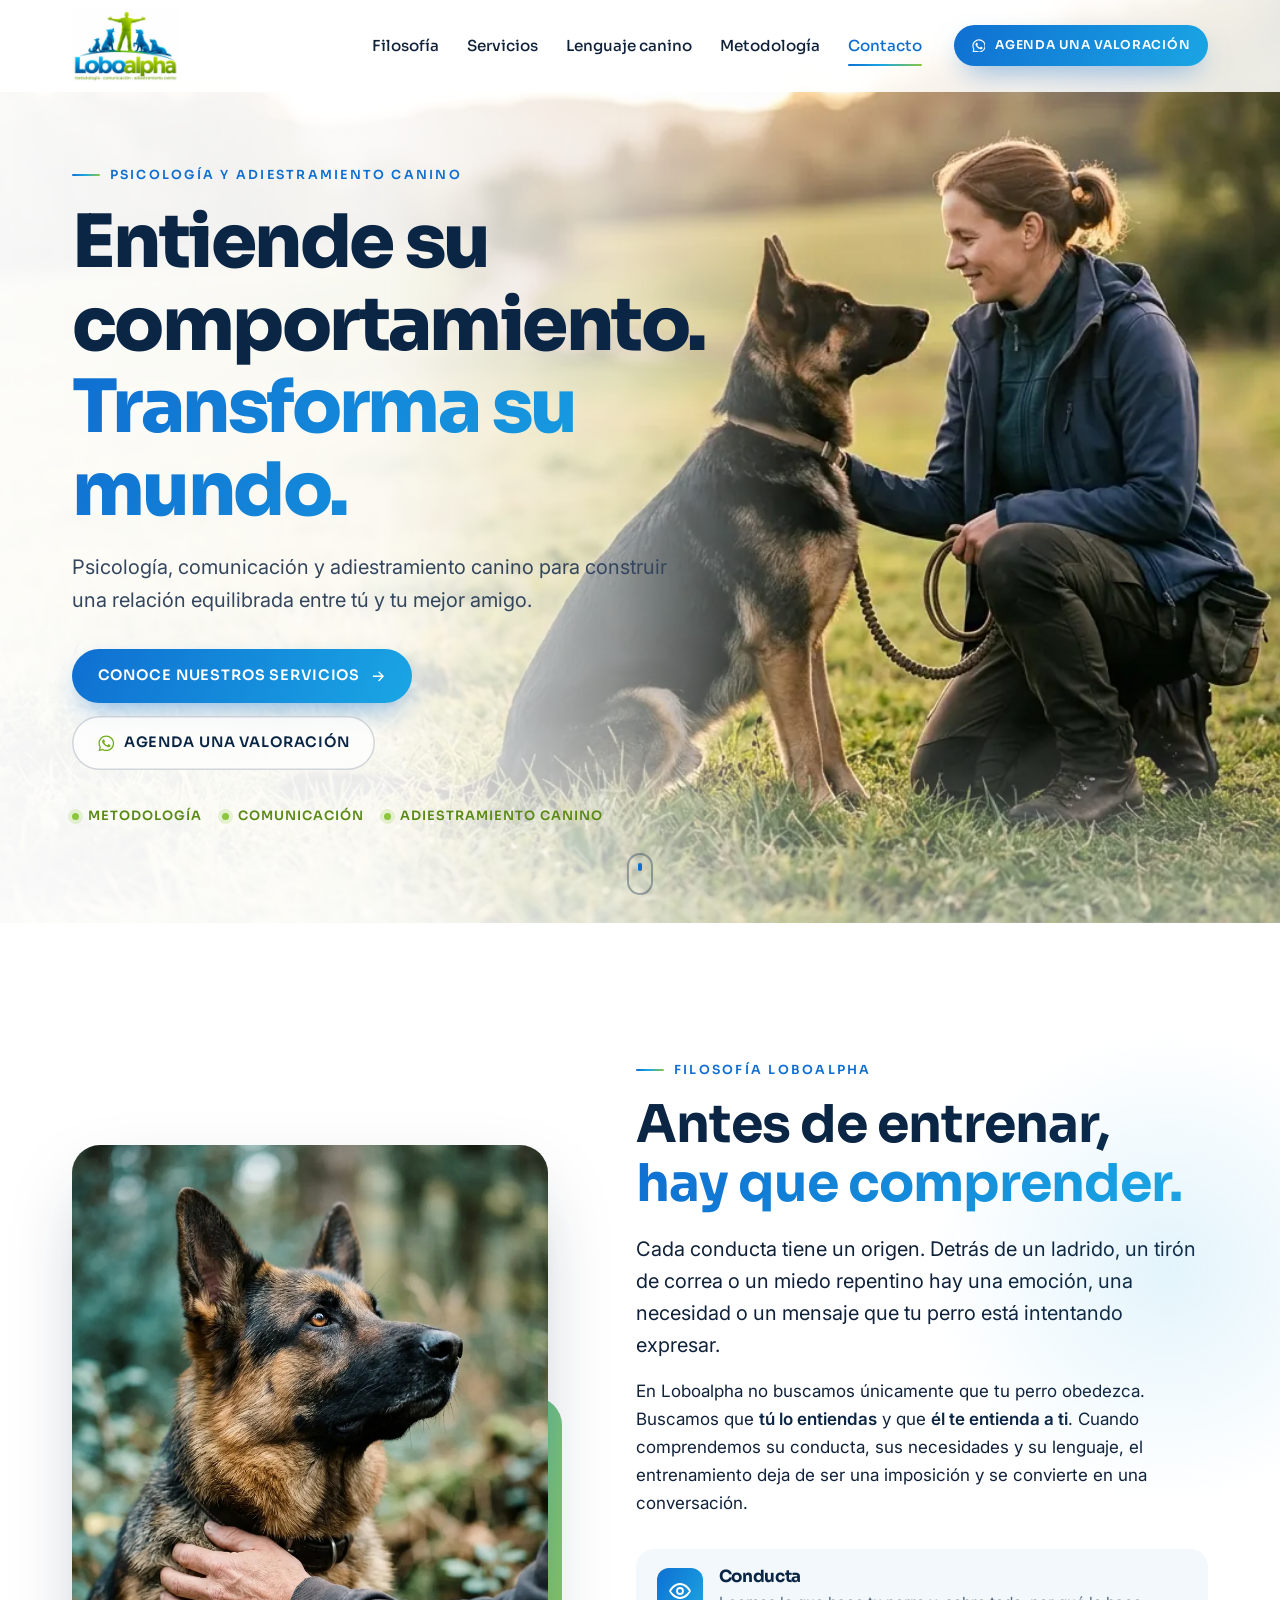
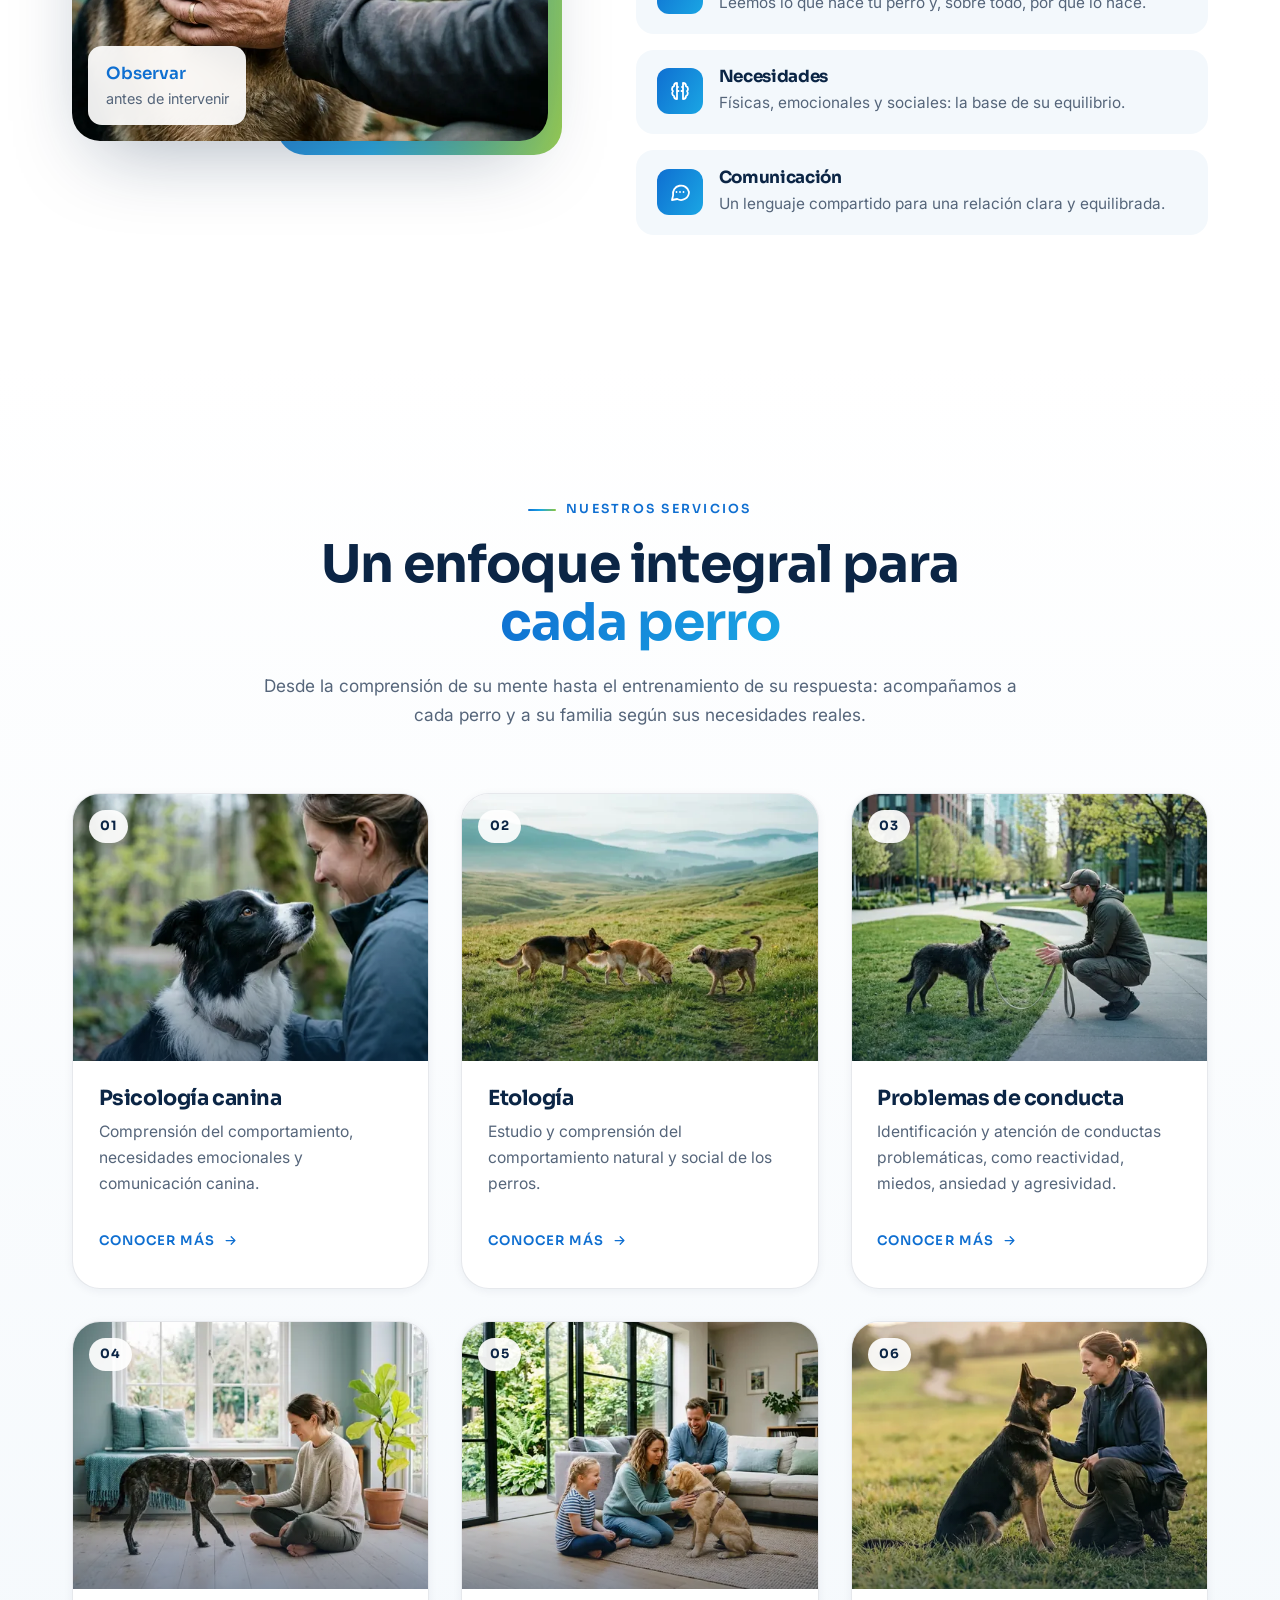
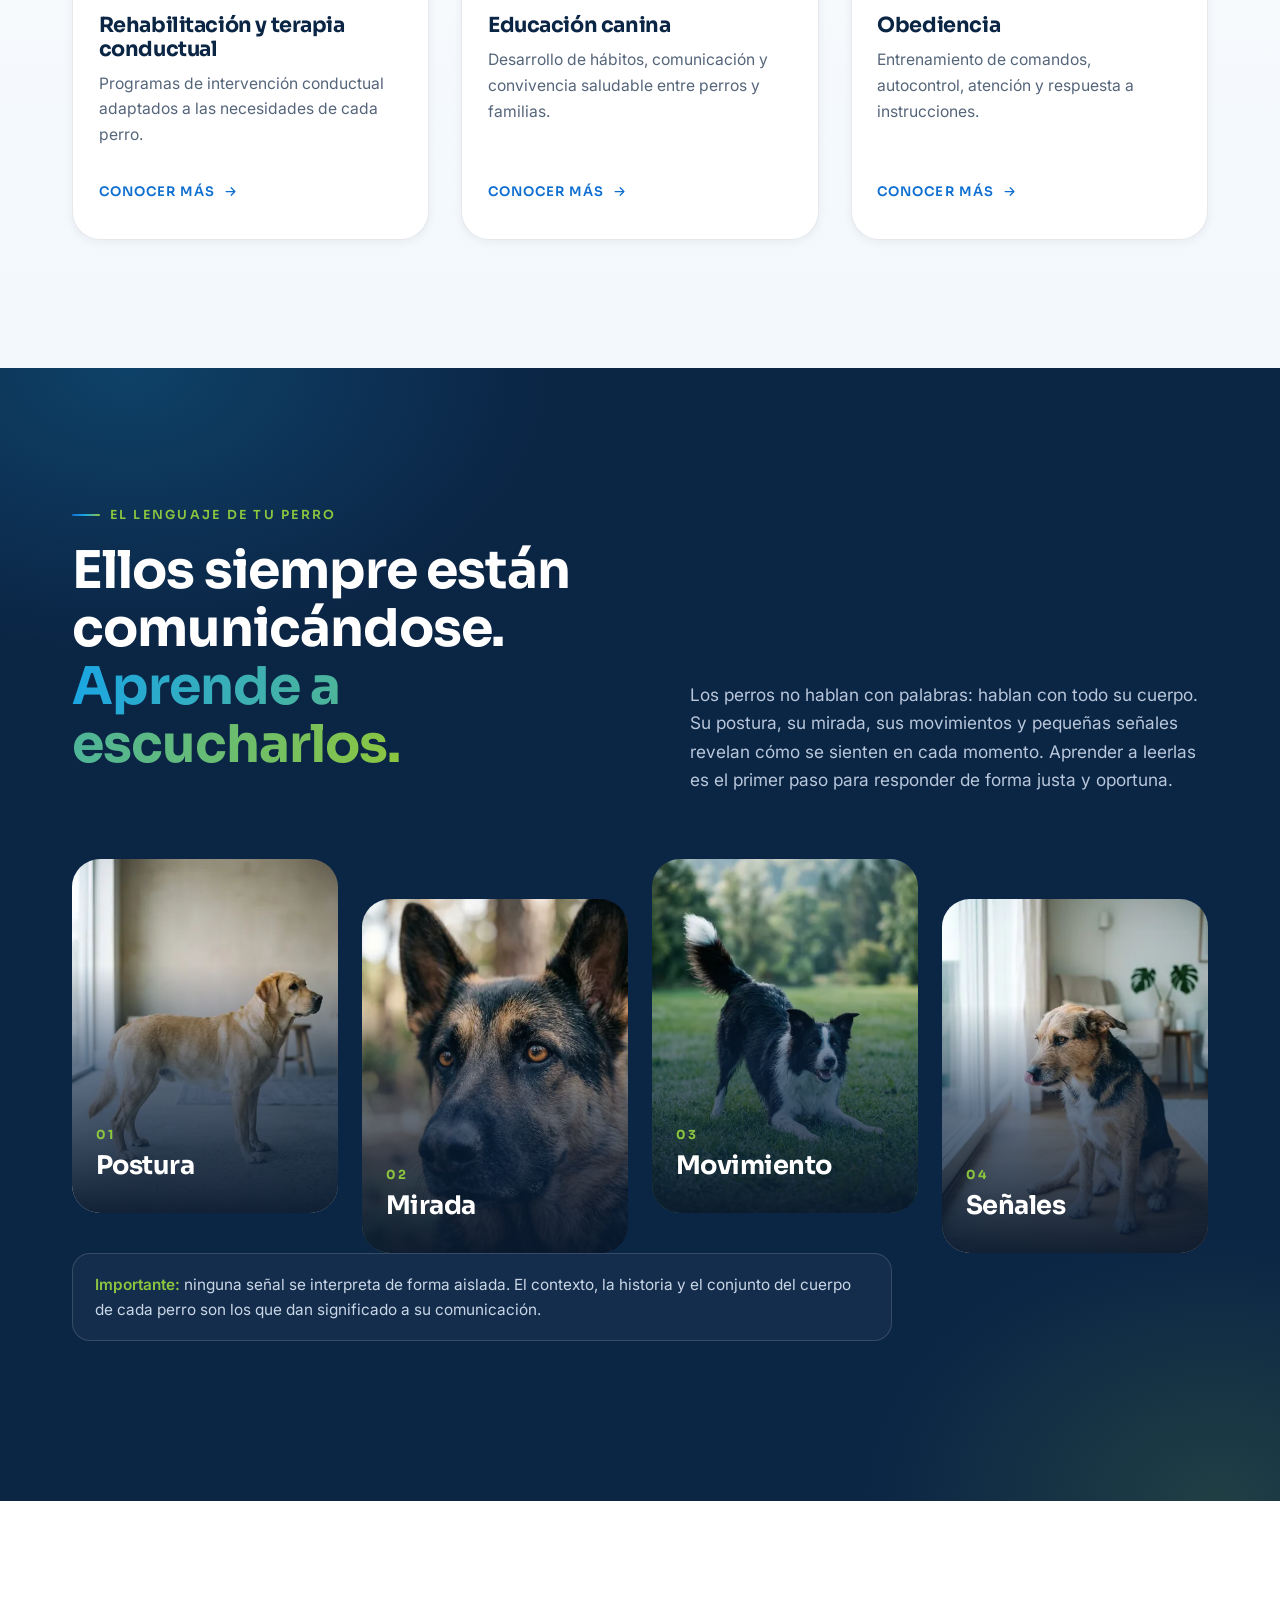
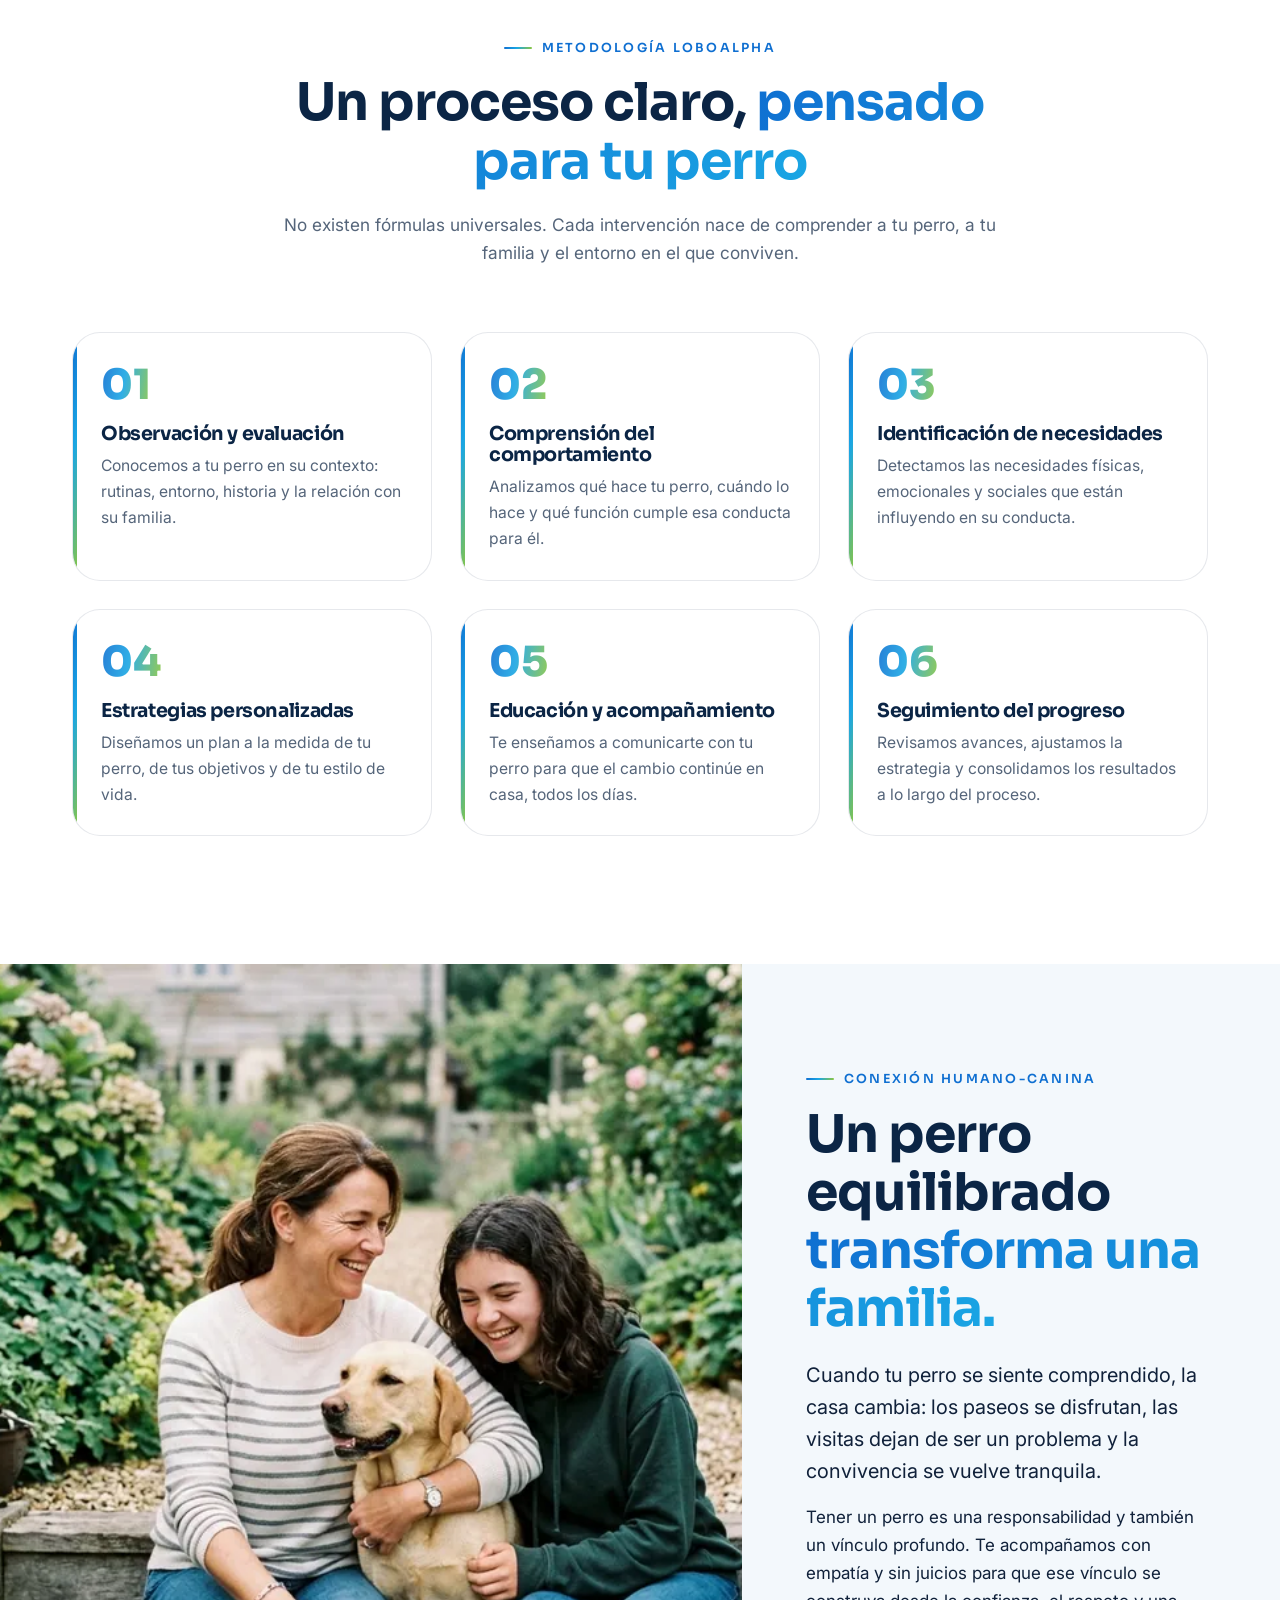
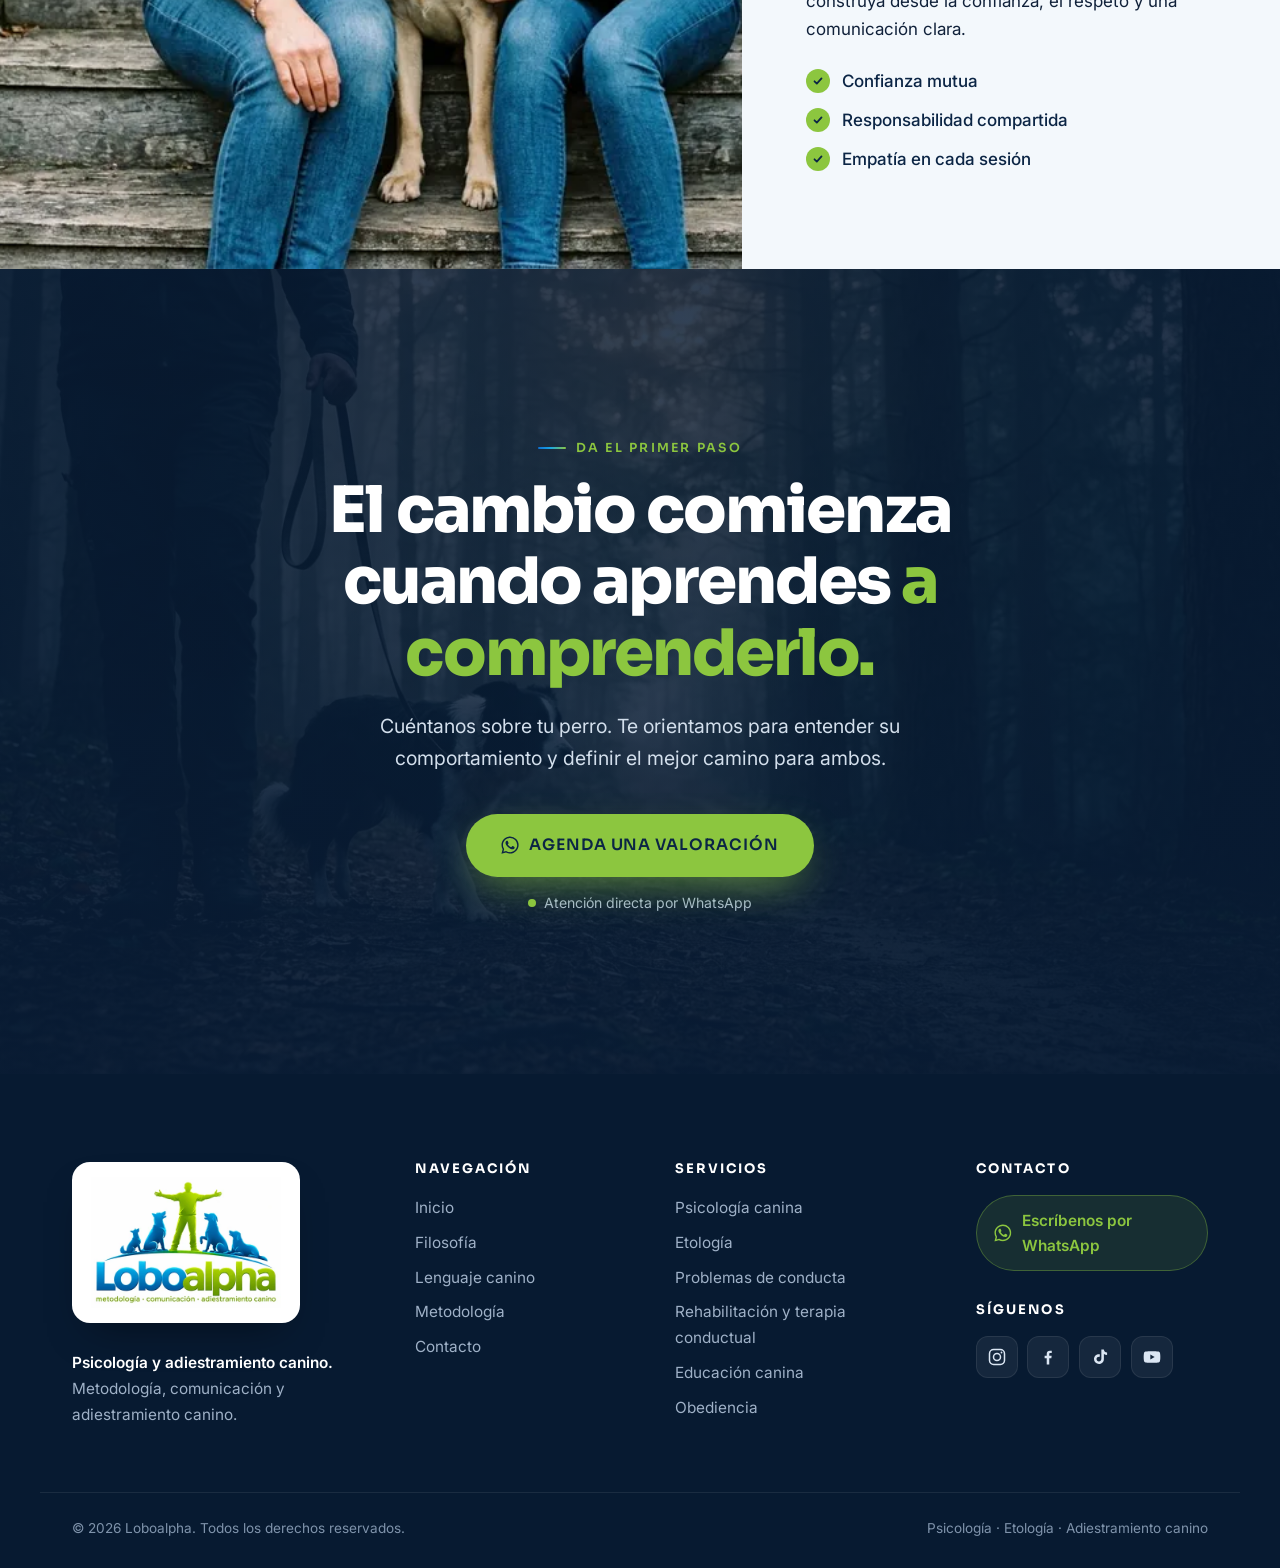
==== index.html @ 9468acd1 "feat: landing page comercial LOBOALPHA con seo, opengraph y responsive" ====
<!DOCTYPE html>
<html lang="es-MX">
<head>
  <meta charset="utf-8">
  <meta name="viewport" content="width=device-width, initial-scale=1, viewport-fit=cover">

  <!-- ===== SEO base ===== -->
  <title>Loboalpha | Psicología y Adiestramiento Canino · Etología y Conducta</title>
  <meta name="description" content="Psicología canina, etología, adiestramiento y rehabilitación conductual. En Loboalpha comprendemos el comportamiento de tu perro para construir una relación equilibrada. Agenda una valoración.">
  <meta name="keywords" content="psicología canina, adiestramiento canino, etología canina, problemas de conducta en perros, rehabilitación conductual canina, educación canina, obediencia canina">
  <meta name="author" content="Loboalpha">
  <meta name="robots" content="index, follow, max-image-preview:large">
  <link rel="canonical" href="https://www.loboalpha.com/">
  <meta name="theme-color" content="#0b2545">

  <!-- ===== Open Graph ===== -->
  <meta property="og:type" content="website">
  <meta property="og:locale" content="es_MX">
  <meta property="og:site_name" content="Loboalpha">
  <meta property="og:title" content="Loboalpha | Psicología y Adiestramiento Canino">
  <meta property="og:description" content="Entiende su comportamiento. Transforma su mundo. Psicología, comunicación y adiestramiento canino para una relación equilibrada con tu perro.">
  <meta property="og:url" content="https://www.loboalpha.com/">
  <meta property="og:image" content="https://www.loboalpha.com/assets/img/og-loboalpha.jpg">
  <meta property="og:image:secure_url" content="https://www.loboalpha.com/assets/img/og-loboalpha.jpg">
  <meta property="og:image:type" content="image/jpeg">
  <meta property="og:image:width" content="1200">
  <meta property="og:image:height" content="630">
  <meta property="og:image:alt" content="Logotipo de Loboalpha junto a un entrenador y un pastor alemán">
  <meta name="twitter:card" content="summary_large_image">
  <meta name="twitter:title" content="Loboalpha | Psicología y Adiestramiento Canino">
  <meta name="twitter:description" content="Entiende su comportamiento. Transforma su mundo.">
  <meta name="twitter:image" content="https://www.loboalpha.com/assets/img/og-loboalpha.jpg">

  <!-- ===== Iconos / PWA ===== -->
  <link rel="icon" type="image/png" sizes="32x32" href="assets/img/favicon-32.png">
  <link rel="apple-touch-icon" href="assets/img/apple-touch-icon.png">
  <link rel="manifest" href="site.webmanifest">

  <!-- ===== Rendimiento ===== -->
  <link rel="preconnect" href="https://fonts.googleapis.com">
  <link rel="preconnect" href="https://fonts.gstatic.com" crossorigin>
  <link rel="preload" as="image" type="image/webp"
        imagesrcset="assets/img/hero-640.webp 640w, assets/img/hero-1024.webp 1024w, assets/img/hero-1376.webp 1376w"
        imagesizes="100vw" fetchpriority="high">
  <link href="https://fonts.googleapis.com/css2?family=Inter:wght@400;500;600&family=Sora:wght@500;600;700;800&display=swap" rel="stylesheet">
  <link rel="stylesheet" href="assets/css/styles.css">

  <!-- ===== Datos estructurados ===== -->
  <script type="application/ld+json">
  {
    "@context": "https://schema.org",
    "@graph": [
      {
        "@type": "ProfessionalService",
        "@id": "https://www.loboalpha.com/#negocio",
        "name": "Loboalpha",
        "slogan": "Metodología · Comunicación · Adiestramiento canino",
        "description": "Psicología, comunicación y adiestramiento canino para construir una relación equilibrada entre las personas y sus perros.",
        "url": "https://www.loboalpha.com/",
        "logo": "https://www.loboalpha.com/assets/img/logo-loboalpha-480.png",
        "image": "https://www.loboalpha.com/assets/img/og-loboalpha.jpg",
        "knowsAbout": ["Psicología canina", "Etología canina", "Adiestramiento canino", "Problemas de conducta en perros", "Rehabilitación conductual canina", "Educación canina", "Obediencia canina"],
        "hasOfferCatalog": {
          "@type": "OfferCatalog",
          "name": "Servicios de psicología y adiestramiento canino",
          "itemListElement": [
            { "@type": "Offer", "itemOffered": { "@type": "Service", "@id": "https://www.loboalpha.com/#psicologia-canina", "name": "Psicología canina", "serviceType": "Psicología canina", "description": "Comprensión del comportamiento, necesidades emocionales y comunicación canina.", "provider": { "@id": "https://www.loboalpha.com/#negocio" } } },
            { "@type": "Offer", "itemOffered": { "@type": "Service", "@id": "https://www.loboalpha.com/#etologia-canina", "name": "Etología canina", "serviceType": "Etología canina", "description": "Estudio y comprensión del comportamiento natural y social de los perros.", "provider": { "@id": "https://www.loboalpha.com/#negocio" } } },
            { "@type": "Offer", "itemOffered": { "@type": "Service", "@id": "https://www.loboalpha.com/#problemas-de-conducta", "name": "Problemas de conducta en perros", "serviceType": "Modificación de conducta canina", "description": "Identificación y atención de conductas problemáticas como reactividad, miedos, ansiedad y agresividad.", "provider": { "@id": "https://www.loboalpha.com/#negocio" } } },
            { "@type": "Offer", "itemOffered": { "@type": "Service", "@id": "https://www.loboalpha.com/#rehabilitacion-conductual", "name": "Rehabilitación y terapia conductual canina", "serviceType": "Rehabilitación conductual canina", "description": "Programas de intervención conductual adaptados a las necesidades de cada perro.", "provider": { "@id": "https://www.loboalpha.com/#negocio" } } },
            { "@type": "Offer", "itemOffered": { "@type": "Service", "@id": "https://www.loboalpha.com/#educacion-canina", "name": "Educación canina", "serviceType": "Educación canina", "description": "Desarrollo de hábitos, comunicación y convivencia saludable entre perros y familias.", "provider": { "@id": "https://www.loboalpha.com/#negocio" } } },
            { "@type": "Offer", "itemOffered": { "@type": "Service", "@id": "https://www.loboalpha.com/#obediencia-canina", "name": "Obediencia canina", "serviceType": "Adiestramiento de obediencia canina", "description": "Entrenamiento de comandos, autocontrol, atención y respuesta a instrucciones.", "provider": { "@id": "https://www.loboalpha.com/#negocio" } } }
          ]
        }
      },
      {
        "@type": "WebSite",
        "@id": "https://www.loboalpha.com/#sitio",
        "url": "https://www.loboalpha.com/",
        "name": "Loboalpha",
        "inLanguage": "es-MX",
        "publisher": { "@id": "https://www.loboalpha.com/#negocio" }
      },
      {
        "@type": "WebPage",
        "@id": "https://www.loboalpha.com/#pagina",
        "url": "https://www.loboalpha.com/",
        "name": "Loboalpha | Psicología y Adiestramiento Canino",
        "isPartOf": { "@id": "https://www.loboalpha.com/#sitio" },
        "about": { "@id": "https://www.loboalpha.com/#negocio" },
        "primaryImageOfPage": "https://www.loboalpha.com/assets/img/og-loboalpha.jpg",
        "inLanguage": "es-MX"
      }
    ]
  }
  </script>
</head>
<body>
  <!-- ===== Sprite de iconos ===== -->
  <svg width="0" height="0" style="position:absolute" aria-hidden="true" focusable="false">
    <symbol id="i-whatsapp" viewBox="0 0 24 24"><path fill="currentColor" d="M17.47 14.38c-.3-.15-1.75-.86-2.02-.96-.27-.1-.47-.15-.67.15-.2.3-.77.96-.94 1.16-.17.2-.35.22-.64.07-.3-.15-1.25-.46-2.38-1.47-.88-.79-1.47-1.76-1.65-2.06-.17-.3-.02-.46.13-.6.13-.14.3-.35.45-.52.15-.17.2-.3.3-.5.1-.2.05-.37-.03-.52-.07-.15-.67-1.6-.92-2.2-.24-.58-.49-.5-.67-.5h-.57c-.2 0-.52.07-.79.37-.27.3-1.04 1.02-1.04 2.48 0 1.46 1.07 2.88 1.21 3.07.15.2 2.1 3.2 5.08 4.49.71.3 1.26.49 1.7.63.71.22 1.36.19 1.87.12.57-.09 1.75-.72 2-1.41.25-.69.25-1.29.17-1.41-.07-.12-.27-.2-.57-.35M12.05 21.5h-.01a9.46 9.46 0 0 1-4.82-1.32l-.35-.2-3.58.93.96-3.49-.23-.36a9.43 9.43 0 0 1-1.45-5.03c0-5.22 4.25-9.47 9.48-9.47a9.4 9.4 0 0 1 6.7 2.78 9.4 9.4 0 0 1 2.77 6.7c0 5.22-4.25 9.47-9.47 9.47m8.06-17.53A11.32 11.32 0 0 0 12.05.63C5.77.63.66 5.73.66 12.01c0 2 .52 3.96 1.52 5.69L.56 23.63l6.07-1.6a11.36 11.36 0 0 0 5.42 1.38h.01c6.28 0 11.39-5.1 11.39-11.39 0-3.04-1.19-5.9-3.34-8.05"/></symbol>
    <symbol id="i-arrow" viewBox="0 0 24 24"><path fill="none" stroke="currentColor" stroke-width="2" stroke-linecap="round" stroke-linejoin="round" d="M5 12h14M13 6l6 6-6 6"/></symbol>
    <symbol id="i-plus" viewBox="0 0 24 24"><path fill="none" stroke="currentColor" stroke-width="2" stroke-linecap="round" d="M12 5v14M5 12h14"/></symbol>
    <symbol id="i-close" viewBox="0 0 24 24"><path fill="none" stroke="currentColor" stroke-width="2" stroke-linecap="round" d="M6 6l12 12M18 6L6 18"/></symbol>
    <symbol id="i-instagram" viewBox="0 0 24 24"><rect x="3" y="3" width="18" height="18" rx="5" fill="none" stroke="currentColor" stroke-width="1.8"/><circle cx="12" cy="12" r="4.2" fill="none" stroke="currentColor" stroke-width="1.8"/><circle cx="17.4" cy="6.6" r="1.1" fill="currentColor"/></symbol>
    <symbol id="i-facebook" viewBox="0 0 24 24"><path fill="currentColor" d="M13.5 21v-7.5h2.53l.38-2.94H13.5V8.69c0-.85.24-1.43 1.46-1.43h1.55V4.63A20.8 20.8 0 0 0 14.25 4.5c-2.24 0-3.78 1.37-3.78 3.88v2.18H7.94v2.94h2.53V21h3.03z"/></symbol>
    <symbol id="i-tiktok" viewBox="0 0 24 24"><path fill="currentColor" d="M16.6 3c.37 2.1 1.6 3.53 3.9 3.68v2.9a7.3 7.3 0 0 1-3.83-1.12v6.08c0 3.86-3.07 5.96-5.9 5.96A5.95 5.95 0 0 1 4.8 14.5c0-3.7 3.25-6.3 6.95-5.75v3.07c-1.73-.43-3.92.53-3.92 2.62 0 1.62 1.3 2.84 2.86 2.84 1.68 0 2.93-1.12 2.93-3.1V3h2.98z"/></symbol>
    <symbol id="i-youtube" viewBox="0 0 24 24"><path fill="currentColor" d="M21.6 7.2a2.5 2.5 0 0 0-1.77-1.77C18.27 5 12 5 12 5s-6.27 0-7.83.43A2.5 2.5 0 0 0 2.4 7.2 26 26 0 0 0 2 12a26 26 0 0 0 .4 4.8 2.5 2.5 0 0 0 1.77 1.77C5.73 19 12 19 12 19s6.27 0 7.83-.43a2.5 2.5 0 0 0 1.77-1.77A26 26 0 0 0 22 12a26 26 0 0 0-.4-4.8M10 15V9l5.2 3L10 15z"/></symbol>
    <symbol id="i-eye" viewBox="0 0 24 24"><path fill="none" stroke="currentColor" stroke-width="1.8" stroke-linecap="round" stroke-linejoin="round" d="M2 12s3.6-7 10-7 10 7 10 7-3.6 7-10 7S2 12 2 12z"/><circle cx="12" cy="12" r="3" fill="none" stroke="currentColor" stroke-width="1.8"/></symbol>
    <symbol id="i-brain" viewBox="0 0 24 24"><path fill="none" stroke="currentColor" stroke-width="1.8" stroke-linecap="round" stroke-linejoin="round" d="M9 4a3 3 0 0 0-3 3v.2A3 3 0 0 0 4 10a3 3 0 0 0 1 2.24A3 3 0 0 0 6 17a3 3 0 0 0 3 3V4zm6 0a3 3 0 0 1 3 3v.2A3 3 0 0 1 20 10a3 3 0 0 1-1 2.24A3 3 0 0 1 18 17a3 3 0 0 1-3 3V4zM9 12h1.5M15 12h-1.5M9 8h1M15 8h-1"/></symbol>
    <symbol id="i-chat" viewBox="0 0 24 24"><path fill="none" stroke="currentColor" stroke-width="1.8" stroke-linecap="round" stroke-linejoin="round" d="M21 12a8 8 0 0 1-11.8 7L4 20l1.1-4.6A8 8 0 1 1 21 12zM8.5 12h.01M12 12h.01M15.5 12h.01"/></symbol>
  </svg>

  <a class="skip-link" href="#contenido">Saltar al contenido</a>

  <!-- =========================================================
       HEADER / NAVEGACIÓN
       ========================================================= -->
  <header class="site-header" id="inicio-header">
    <div class="container header-inner">
      <a class="brand" href="#inicio" aria-label="Loboalpha, ir al inicio">
        <img src="assets/img/logo-loboalpha-240.webp"
             srcset="assets/img/logo-loboalpha-240.webp 240w, assets/img/logo-loboalpha-480.webp 480w"
             sizes="(min-width: 960px) 150px, 120px"
             width="240" height="166" alt="Loboalpha — metodología, comunicación y adiestramiento canino">
      </a>

      <nav class="main-nav" id="menu" aria-label="Navegación principal">
        <ul>
          <li><a href="#filosofia">Filosofía</a></li>
          <li><a href="#servicios">Servicios</a></li>
          <li><a href="#lenguaje-canino">Lenguaje canino</a></li>
          <li><a href="#metodologia">Metodología</a></li>
          <li><a href="#contacto">Contacto</a></li>
        </ul>
        <a class="btn btn-primary btn-sm nav-cta" href="#contacto" data-wa data-wa-msg="Hola Loboalpha, me gustaría agendar una valoración para mi perro.">
          <svg class="ico" aria-hidden="true"><use href="#i-whatsapp"/></svg> Agenda una valoración
        </a>
      </nav>

      <button class="nav-toggle" type="button" aria-controls="menu" aria-expanded="false" aria-label="Abrir menú">
        <span></span><span></span><span></span>
      </button>
    </div>
  </header>

  <main id="contenido">

    <!-- =========================================================
         1. HERO
         ========================================================= -->
    <section class="hero" id="inicio" aria-labelledby="hero-title">
      <div class="hero-media">
        <img src="assets/img/hero-1376.webp"
             srcset="assets/img/hero-640.webp 640w, assets/img/hero-1024.webp 1024w, assets/img/hero-1376.webp 1376w"
             sizes="100vw" width="1376" height="774" fetchpriority="high" decoding="async"
             alt="Entrenador de Loboalpha arrodillado en la pradera estableciendo contacto visual con un pastor alemán atento al atardecer">
      </div>
      <div class="hero-veil" aria-hidden="true"></div>

      <div class="container hero-content">
        <p class="eyebrow reveal">Psicología y adiestramiento canino</p>
        <h1 id="hero-title" class="hero-title reveal" style="--d:.08s">
          <span>Entiende su comportamiento.</span>
          <span class="accent">Transforma su mundo.</span>
        </h1>
        <p class="hero-sub reveal" style="--d:.16s">
          Psicología, comunicación y adiestramiento canino para construir una relación equilibrada entre tú y tu mejor amigo.
        </p>
        <div class="hero-actions reveal" style="--d:.24s">
          <a class="btn btn-primary" href="#servicios">Conoce nuestros servicios <svg class="ico" aria-hidden="true"><use href="#i-arrow"/></svg></a>
          <a class="btn btn-ghost" href="#contacto" data-wa data-wa-msg="Hola Loboalpha, me gustaría agendar una valoración para mi perro.">
            <svg class="ico" aria-hidden="true"><use href="#i-whatsapp"/></svg> Agenda una valoración
          </a>
        </div>
        <ul class="hero-pillars reveal" style="--d:.32s" aria-label="Pilares de Loboalpha">
          <li>Metodología</li>
          <li>Comunicación</li>
          <li>Adiestramiento canino</li>
        </ul>
      </div>

      <a class="scroll-cue" href="#filosofia" aria-label="Desplazarse a la filosofía Loboalpha"><span></span></a>
    </section>

    <!-- =========================================================
         2. FILOSOFÍA
         ========================================================= -->
    <section class="section philosophy" id="filosofia" aria-labelledby="filosofia-title">
      <div class="container philosophy-grid">
        <figure class="philosophy-media reveal">
          <img src="assets/img/filosofia-896.webp"
               srcset="assets/img/filosofia-480.webp 480w, assets/img/filosofia-896.webp 896w"
               sizes="(min-width: 960px) 44vw, 92vw" width="800" height="1000" loading="lazy" decoding="async"
               alt="Mano de un entrenador junto al pecho de un perro que lo mira con atención">
          <figcaption class="media-badge">
            <strong>Observar</strong> antes de intervenir
          </figcaption>
        </figure>

        <div class="philosophy-copy">
          <p class="eyebrow reveal">Filosofía Loboalpha</p>
          <h2 id="filosofia-title" class="section-title reveal">Antes de entrenar, <span class="accent">hay que comprender.</span></h2>
          <p class="lead reveal">
            Cada conducta tiene un origen. Detrás de un ladrido, un tirón de correa o un miedo repentino hay una emoción, una necesidad o un mensaje que tu perro está intentando expresar.
          </p>
          <p class="reveal">
            En Loboalpha no buscamos únicamente que tu perro obedezca. Buscamos que <strong>tú lo entiendas</strong> y que <strong>él te entienda a ti</strong>. Cuando comprendemos su conducta, sus necesidades y su lenguaje, el entrenamiento deja de ser una imposición y se convierte en una conversación.
          </p>

          <ul class="pillars">
            <li class="pillar reveal">
              <span class="pillar-ico"><svg aria-hidden="true"><use href="#i-eye"/></svg></span>
              <div><h3>Conducta</h3><p>Leemos lo que hace tu perro y, sobre todo, por qué lo hace.</p></div>
            </li>
            <li class="pillar reveal" style="--d:.08s">
              <span class="pillar-ico"><svg aria-hidden="true"><use href="#i-brain"/></svg></span>
              <div><h3>Necesidades</h3><p>Físicas, emocionales y sociales: la base de su equilibrio.</p></div>
            </li>
            <li class="pillar reveal" style="--d:.16s">
              <span class="pillar-ico"><svg aria-hidden="true"><use href="#i-chat"/></svg></span>
              <div><h3>Comunicación</h3><p>Un lenguaje compartido para una relación clara y equilibrada.</p></div>
            </li>
          </ul>
        </div>
      </div>
    </section>

    <!-- =========================================================
         3. SERVICIOS
         ========================================================= -->
    <section class="section services" id="servicios" aria-labelledby="servicios-title">
      <div class="container">
        <header class="section-head center">
          <p class="eyebrow reveal">Nuestros servicios</p>
          <h2 id="servicios-title" class="section-title reveal">Un enfoque integral para <span class="accent">cada perro</span></h2>
          <p class="section-intro reveal">Desde la comprensión de su mente hasta el entrenamiento de su respuesta: acompañamos a cada perro y a su familia según sus necesidades reales.</p>
        </header>

        <div class="cards-grid">
          <!-- A -->
          <article class="service-card reveal" id="psicologia-canina">
            <div class="card-media">
              <img src="assets/img/psicologia-480.webp" srcset="assets/img/psicologia-480.webp 480w, assets/img/psicologia-800.webp 800w"
                   sizes="(min-width: 1100px) 360px, (min-width: 700px) 46vw, 92vw" width="480" height="360" loading="lazy" decoding="async"
                   alt="Border collie mirando a los ojos de su entrenador: psicología canina">
              <span class="card-num" aria-hidden="true">01</span>
            </div>
            <div class="card-body">
              <h3>Psicología canina</h3>
              <p>Comprensión del comportamiento, necesidades emocionales y comunicación canina.</p>
              <button class="card-link" type="button" data-service="psicologia">Conocer más <svg class="ico" aria-hidden="true"><use href="#i-arrow"/></svg></button>
            </div>
          </article>
          <!-- B -->
          <article class="service-card reveal" style="--d:.06s" id="etologia-canina">
            <div class="card-media">
              <img src="assets/img/etologia-480.webp" srcset="assets/img/etologia-480.webp 480w, assets/img/etologia-800.webp 800w"
                   sizes="(min-width: 1100px) 360px, (min-width: 700px) 46vw, 92vw" width="480" height="360" loading="lazy" decoding="async"
                   alt="Perros interactuando de forma natural en campo abierto: etología canina">
              <span class="card-num" aria-hidden="true">02</span>
            </div>
            <div class="card-body">
              <h3>Etología</h3>
              <p>Estudio y comprensión del comportamiento natural y social de los perros.</p>
              <button class="card-link" type="button" data-service="etologia">Conocer más <svg class="ico" aria-hidden="true"><use href="#i-arrow"/></svg></button>
            </div>
          </article>
          <!-- C -->
          <article class="service-card reveal" style="--d:.12s" id="problemas-de-conducta">
            <div class="card-media">
              <img src="assets/img/conducta-480.webp" srcset="assets/img/conducta-480.webp 480w, assets/img/conducta-800.webp 800w"
                   sizes="(min-width: 1100px) 360px, (min-width: 700px) 46vw, 92vw" width="480" height="360" loading="lazy" decoding="async"
                   alt="Entrenador trabajando con calma junto a un perro reactivo con correa en un parque">
              <span class="card-num" aria-hidden="true">03</span>
            </div>
            <div class="card-body">
              <h3>Problemas de conducta</h3>
              <p>Identificación y atención de conductas problemáticas, como reactividad, miedos, ansiedad y agresividad.</p>
              <button class="card-link" type="button" data-service="conducta">Conocer más <svg class="ico" aria-hidden="true"><use href="#i-arrow"/></svg></button>
            </div>
          </article>
          <!-- D -->
          <article class="service-card reveal" id="rehabilitacion-conductual">
            <div class="card-media">
              <img src="assets/img/rehabilitacion-480.webp" srcset="assets/img/rehabilitacion-480.webp 480w, assets/img/rehabilitacion-800.webp 800w"
                   sizes="(min-width: 1100px) 360px, (min-width: 700px) 46vw, 92vw" width="480" height="360" loading="lazy" decoding="async"
                   alt="Profesional sentado en el suelo mientras un perro rescatado y tímido se acerca: rehabilitación conductual canina">
              <span class="card-num" aria-hidden="true">04</span>
            </div>
            <div class="card-body">
              <h3>Rehabilitación y terapia conductual</h3>
              <p>Programas de intervención conductual adaptados a las necesidades de cada perro.</p>
              <button class="card-link" type="button" data-service="rehabilitacion">Conocer más <svg class="ico" aria-hidden="true"><use href="#i-arrow"/></svg></button>
            </div>
          </article>
          <!-- E -->
          <article class="service-card reveal" style="--d:.06s" id="educacion-canina">
            <div class="card-media">
              <img src="assets/img/educacion-480.webp" srcset="assets/img/educacion-480.webp 480w, assets/img/educacion-800.webp 800w"
                   sizes="(min-width: 1100px) 360px, (min-width: 700px) 46vw, 92vw" width="480" height="360" loading="lazy" decoding="async"
                   alt="Familia guiando con suavidad a su labrador en casa: educación canina">
              <span class="card-num" aria-hidden="true">05</span>
            </div>
            <div class="card-body">
              <h3>Educación canina</h3>
              <p>Desarrollo de hábitos, comunicación y convivencia saludable entre perros y familias.</p>
              <button class="card-link" type="button" data-service="educacion">Conocer más <svg class="ico" aria-hidden="true"><use href="#i-arrow"/></svg></button>
            </div>
          </article>
          <!-- F -->
          <article class="service-card reveal" style="--d:.12s" id="obediencia-canina">
            <div class="card-media">
              <img src="assets/img/obediencia-480.webp" srcset="assets/img/obediencia-480.webp 480w, assets/img/obediencia-800.webp 800w"
                   sizes="(min-width: 1100px) 360px, (min-width: 700px) 46vw, 92vw" width="480" height="360" loading="lazy" decoding="async"
                   alt="Pastor alemán sentado y atento frente a su guía que le da una señal con la mano: obediencia canina">
              <span class="card-num" aria-hidden="true">06</span>
            </div>
            <div class="card-body">
              <h3>Obediencia</h3>
              <p>Entrenamiento de comandos, autocontrol, atención y respuesta a instrucciones.</p>
              <button class="card-link" type="button" data-service="obediencia">Conocer más <svg class="ico" aria-hidden="true"><use href="#i-arrow"/></svg></button>
            </div>
          </article>
        </div>
      </div>
    </section>

    <!-- =========================================================
         4. EL LENGUAJE DE TU PERRO
         ========================================================= -->
    <section class="section language" id="lenguaje-canino" aria-labelledby="lenguaje-title">
      <div class="container">
        <header class="section-head language-head">
          <div>
            <p class="eyebrow reveal">El lenguaje de tu perro</p>
            <h2 id="lenguaje-title" class="section-title reveal">Ellos siempre están comunicándose. <span class="accent">Aprende a escucharlos.</span></h2>
          </div>
          <p class="section-intro reveal">
            Los perros no hablan con palabras: hablan con todo su cuerpo. Su postura, su mirada, sus movimientos y pequeñas señales revelan cómo se sienten en cada momento. Aprender a leerlas es el primer paso para responder de forma justa y oportuna.
          </p>
        </header>

        <div class="language-grid">
          <article class="lang-card reveal" tabindex="0">
            <img src="assets/img/lenguaje-postura-400.webp" srcset="assets/img/lenguaje-postura-400.webp 400w, assets/img/lenguaje-postura-700.webp 700w"
                 sizes="(min-width: 1100px) 270px, (min-width: 700px) 46vw, 80vw" width="400" height="533" loading="lazy" decoding="async"
                 alt="Labrador de pie con postura relajada y cola en posición neutral">
            <div class="lang-overlay">
              <span class="lang-index">01</span>
              <h3>Postura</h3>
              <p>Un cuerpo suelto y el peso bien repartido indican calma. Un cuerpo rígido, encogido o inclinado hacia delante comunica tensión, inseguridad o alerta.</p>
            </div>
          </article>
          <article class="lang-card reveal" style="--d:.08s" tabindex="0">
            <img src="assets/img/lenguaje-mirada-400.webp" srcset="assets/img/lenguaje-mirada-400.webp 400w, assets/img/lenguaje-mirada-700.webp 700w"
                 sizes="(min-width: 1100px) 270px, (min-width: 700px) 46vw, 80vw" width="400" height="533" loading="lazy" decoding="async"
                 alt="Primer plano de la mirada suave de un pastor alemán con orejas hacia delante">
            <div class="lang-overlay">
              <span class="lang-index">02</span>
              <h3>Mirada</h3>
              <p>Ojos suaves y parpadeo tranquilo transmiten confianza. Una mirada fija, el blanco del ojo visible o evitar el contacto pueden señalar incomodidad.</p>
            </div>
          </article>
          <article class="lang-card reveal" style="--d:.16s" tabindex="0">
            <img src="assets/img/lenguaje-movimiento-400.webp" srcset="assets/img/lenguaje-movimiento-400.webp 400w, assets/img/lenguaje-movimiento-700.webp 700w"
                 sizes="(min-width: 1100px) 270px, (min-width: 700px) 46vw, 80vw" width="400" height="533" loading="lazy" decoding="async"
                 alt="Border collie haciendo una reverencia de juego sobre el pasto">
            <div class="lang-overlay">
              <span class="lang-index">03</span>
              <h3>Movimiento</h3>
              <p>La reverencia de juego invita a interactuar; los movimientos curvos y lentos buscan evitar el conflicto. La cola no siempre significa alegría: importa cómo y a qué altura se mueve.</p>
            </div>
          </article>
          <article class="lang-card reveal" style="--d:.24s" tabindex="0">
            <img src="assets/img/lenguaje-senales-400.webp" srcset="assets/img/lenguaje-senales-400.webp 400w, assets/img/lenguaje-senales-700.webp 700w"
                 sizes="(min-width: 1100px) 270px, (min-width: 700px) 46vw, 80vw" width="400" height="533" loading="lazy" decoding="async"
                 alt="Perro mestizo bostezando con las orejas ligeramente hacia atrás, una señal de calma">
            <div class="lang-overlay">
              <span class="lang-index">04</span>
              <h3>Señales</h3>
              <p>Bostezos, lamerse el hocico, girar la cabeza u olfatear el suelo fuera de contexto son señales sutiles con las que tu perro intenta calmarse o calmar a otros.</p>
            </div>
          </article>
        </div>

        <p class="language-note reveal">
          <strong>Importante:</strong> ninguna señal se interpreta de forma aislada. El contexto, la historia y el conjunto del cuerpo de cada perro son los que dan significado a su comunicación.
        </p>
      </div>
    </section>

    <!-- =========================================================
         5. METODOLOGÍA
         ========================================================= -->
    <section class="section method" id="metodologia" aria-labelledby="metodologia-title">
      <div class="container">
        <header class="section-head center">
          <p class="eyebrow reveal">Metodología Loboalpha</p>
          <h2 id="metodologia-title" class="section-title reveal">Un proceso claro, <span class="accent">pensado para tu perro</span></h2>
          <p class="section-intro reveal">No existen fórmulas universales. Cada intervención nace de comprender a tu perro, a tu familia y el entorno en el que conviven.</p>
        </header>

        <ol class="steps">
          <li class="step reveal">
            <span class="step-num">01</span>
            <h3>Observación y evaluación</h3>
            <p>Conocemos a tu perro en su contexto: rutinas, entorno, historia y la relación con su familia.</p>
          </li>
          <li class="step reveal" style="--d:.06s">
            <span class="step-num">02</span>
            <h3>Comprensión del comportamiento</h3>
            <p>Analizamos qué hace tu perro, cuándo lo hace y qué función cumple esa conducta para él.</p>
          </li>
          <li class="step reveal" style="--d:.12s">
            <span class="step-num">03</span>
            <h3>Identificación de necesidades</h3>
            <p>Detectamos las necesidades físicas, emocionales y sociales que están influyendo en su conducta.</p>
          </li>
          <li class="step reveal">
            <span class="step-num">04</span>
            <h3>Estrategias personalizadas</h3>
            <p>Diseñamos un plan a la medida de tu perro, de tus objetivos y de tu estilo de vida.</p>
          </li>
          <li class="step reveal" style="--d:.06s">
            <span class="step-num">05</span>
            <h3>Educación y acompañamiento</h3>
            <p>Te enseñamos a comunicarte con tu perro para que el cambio continúe en casa, todos los días.</p>
          </li>
          <li class="step reveal" style="--d:.12s">
            <span class="step-num">06</span>
            <h3>Seguimiento del progreso</h3>
            <p>Revisamos avances, ajustamos la estrategia y consolidamos los resultados a lo largo del proceso.</p>
          </li>
        </ol>
      </div>
    </section>

    <!-- =========================================================
         6. CONEXIÓN HUMANO-CANINA
         ========================================================= -->
    <section class="connection" id="conexion" aria-labelledby="conexion-title">
      <div class="connection-media">
        <img src="assets/img/conexion-1024.webp"
             srcset="assets/img/conexion-640.webp 640w, assets/img/conexion-1024.webp 1024w, assets/img/conexion-1264.webp 1264w"
             sizes="(min-width: 960px) 58vw, 100vw" width="1024" height="683" loading="lazy" decoding="async"
             alt="Familia sentada junto a su labrador relajado que se recarga en su dueño">
      </div>
      <div class="connection-copy">
        <p class="eyebrow reveal">Conexión humano-canina</p>
        <h2 id="conexion-title" class="section-title reveal">Un perro equilibrado <span class="accent">transforma una familia.</span></h2>
        <p class="lead reveal">Cuando tu perro se siente comprendido, la casa cambia: los paseos se disfrutan, las visitas dejan de ser un problema y la convivencia se vuelve tranquila.</p>
        <p class="reveal">Tener un perro es una responsabilidad y también un vínculo profundo. Te acompañamos con empatía y sin juicios para que ese vínculo se construya desde la confianza, el respeto y una comunicación clara.</p>
        <ul class="checks reveal">
          <li>Confianza mutua</li>
          <li>Responsabilidad compartida</li>
          <li>Empatía en cada sesión</li>
        </ul>
      </div>
    </section>

    <!-- =========================================================
         7. LLAMADO A LA ACCIÓN
         ========================================================= -->
    <section class="cta" id="contacto" aria-labelledby="cta-title">
      <div class="cta-media" aria-hidden="true">
        <img src="assets/img/cta-1376.webp"
             srcset="assets/img/cta-640.webp 640w, assets/img/cta-1024.webp 1024w, assets/img/cta-1376.webp 1376w"
             sizes="100vw" width="1376" height="774" loading="lazy" decoding="async" alt="">
      </div>
      <div class="container cta-content">
        <p class="eyebrow eyebrow-light reveal">Da el primer paso</p>
        <h2 id="cta-title" class="cta-title reveal">El cambio comienza cuando aprendes <span class="accent-lime">a comprenderlo.</span></h2>
        <p class="cta-sub reveal">Cuéntanos sobre tu perro. Te orientamos para entender su comportamiento y definir el mejor camino para ambos.</p>
        <div class="cta-actions reveal">
          <a class="btn btn-lime btn-lg" href="#contacto" data-wa data-wa-msg="Hola Loboalpha, me gustaría agendar una valoración para mi perro.">
            <svg class="ico" aria-hidden="true"><use href="#i-whatsapp"/></svg> Agenda una valoración
          </a>
          <p class="cta-hint">Atención directa por WhatsApp</p>
        </div>
      </div>
    </section>
  </main>

  <!-- =========================================================
       8. FOOTER
       ========================================================= -->
  <footer class="site-footer">
    <div class="container footer-grid">
      <div class="footer-brand">
        <a href="#inicio" class="footer-logo" aria-label="Loboalpha, volver al inicio">
          <img src="assets/img/logo-loboalpha-480.webp" width="480" height="332" loading="lazy" decoding="async"
               alt="Loboalpha — metodología, comunicación y adiestramiento canino">
        </a>
        <p class="footer-tag"><strong>Psicología y adiestramiento canino.</strong><br>Metodología, comunicación y adiestramiento canino.</p>
      </div>

      <nav class="footer-col" aria-label="Navegación del pie de página">
        <h3>Navegación</h3>
        <ul>
          <li><a href="#inicio">Inicio</a></li>
          <li><a href="#filosofia">Filosofía</a></li>
          <li><a href="#lenguaje-canino">Lenguaje canino</a></li>
          <li><a href="#metodologia">Metodología</a></li>
          <li><a href="#contacto">Contacto</a></li>
        </ul>
      </nav>

      <nav class="footer-col" aria-label="Servicios">
        <h3>Servicios</h3>
        <ul>
          <li><a href="#psicologia-canina">Psicología canina</a></li>
          <li><a href="#etologia-canina">Etología</a></li>
          <li><a href="#problemas-de-conducta">Problemas de conducta</a></li>
          <li><a href="#rehabilitacion-conductual">Rehabilitación y terapia conductual</a></li>
          <li><a href="#educacion-canina">Educación canina</a></li>
          <li><a href="#obediencia-canina">Obediencia</a></li>
        </ul>
      </nav>

      <div class="footer-col">
        <h3>Contacto</h3>
        <a class="footer-wa" href="#contacto" data-wa data-wa-msg="Hola Loboalpha, quisiera información sobre sus servicios.">
          <svg class="ico" aria-hidden="true"><use href="#i-whatsapp"/></svg> Escríbenos por WhatsApp
        </a>
        <h3 class="mt">Síguenos</h3>
        <ul class="socials">
          <li><a href="#contacto" data-social="instagram" aria-label="Loboalpha en Instagram"><svg aria-hidden="true"><use href="#i-instagram"/></svg></a></li>
          <li><a href="#contacto" data-social="facebook" aria-label="Loboalpha en Facebook"><svg aria-hidden="true"><use href="#i-facebook"/></svg></a></li>
          <li><a href="#contacto" data-social="tiktok" aria-label="Loboalpha en TikTok"><svg aria-hidden="true"><use href="#i-tiktok"/></svg></a></li>
          <li><a href="#contacto" data-social="youtube" aria-label="Loboalpha en YouTube"><svg aria-hidden="true"><use href="#i-youtube"/></svg></a></li>
        </ul>
      </div>
    </div>
    <div class="container footer-bottom">
      <p>© <span id="year">2026</span> Loboalpha. Todos los derechos reservados.</p>
      <p>Psicología · Etología · Adiestramiento canino</p>
    </div>
  </footer>

  <!-- WhatsApp flotante -->
  <a class="wa-float" href="#contacto" data-wa data-wa-msg="Hola Loboalpha, me gustaría agendar una valoración para mi perro." aria-label="Contactar a Loboalpha por WhatsApp">
    <svg aria-hidden="true"><use href="#i-whatsapp"/></svg>
  </a>

  <!-- Modal de detalle de servicio -->
  <dialog class="service-dialog" id="service-dialog" aria-labelledby="dlg-title">
    <div class="dlg-inner">
      <button class="dlg-close" type="button" aria-label="Cerrar" data-close><svg aria-hidden="true"><use href="#i-close"/></svg></button>
      <div class="dlg-media"><img id="dlg-img" src="" alt="" width="800" height="600"></div>
      <div class="dlg-body">
        <p class="eyebrow" id="dlg-eyebrow">Servicio</p>
        <h2 id="dlg-title"></h2>
        <p id="dlg-desc"></p>
        <h3>¿Cuándo puede ayudarte?</h3>
        <ul id="dlg-list" class="checks"></ul>
        <a class="btn btn-primary" id="dlg-cta" href="#contacto" data-wa>
          <svg class="ico" aria-hidden="true"><use href="#i-whatsapp"/></svg> Agenda una valoración
        </a>
      </div>
    </div>
  </dialog>

  <script src="assets/js/main.js" defer></script>
</body>
</html>
---- assets/css/styles.css ----
/* =========================================================================
   LOBOALPHA — Landing page
   Arquitectura: tokens → base → layout → componentes → secciones → utilidades
   Mobile first. Sin dependencias.
   ========================================================================= */

/* ---------- 1. Tokens ---------- */
:root {
  /* Identidad cromática (extraída del logotipo) */
  --blue-900: #0b2545;      /* navy de soporte para texto y contraste */
  --blue-800: #0d3a6e;
  --blue-600: #0f6fd1;      /* azul intenso */
  --blue-400: #1aa6e4;      /* azul turquesa */
  --lime-500: #8cc63f;      /* verde lima */
  --lime-600: #74ad1f;
  --lime-700: #5a8a14;      /* lima accesible sobre blanco */
  --white: #ffffff;
  --soft: #f3f8fc;
  --soft-2: #eaf3fa;
  --ink: #10213a;
  --muted: #55657a;
  --line: rgba(11, 37, 69, .1);

  --grad-blue: linear-gradient(120deg, var(--blue-600) 0%, var(--blue-400) 100%);
  --grad-brand: linear-gradient(100deg, var(--blue-600) 0%, var(--blue-400) 45%, var(--lime-500) 100%);

  --font-display: "Sora", ui-sans-serif, system-ui, -apple-system, "Segoe UI", sans-serif;
  --font-body: "Inter", ui-sans-serif, system-ui, -apple-system, "Segoe UI", sans-serif;

  --radius-sm: 10px;
  --radius: 18px;
  --radius-lg: 28px;
  --shadow-sm: 0 2px 10px rgba(11, 37, 69, .06);
  --shadow: 0 18px 50px -18px rgba(11, 37, 69, .25);
  --shadow-lg: 0 30px 80px -24px rgba(11, 37, 69, .35);

  --ease: cubic-bezier(.22, .61, .36, 1);
  --ease-out: cubic-bezier(.16, 1, .3, 1);

  --header-h: 76px;
  --container: 1200px;
  --gutter: clamp(1.15rem, 4vw, 2rem);
  --section-y: clamp(4.5rem, 10vw, 8rem);
}

/* ---------- 2. Base ---------- */
*, *::before, *::after { box-sizing: border-box; }
html { scroll-behavior: smooth; scroll-padding-top: calc(var(--header-h) + 8px); -webkit-text-size-adjust: 100%; }
body {
  margin: 0;
  font-family: var(--font-body);
  font-size: 1.0625rem;
  line-height: 1.65;
  color: var(--ink);
  background: var(--white);
  -webkit-font-smoothing: antialiased;
  text-rendering: optimizeLegibility;
  overflow-x: hidden;
}
img, svg { display: block; max-width: 100%; }
img { height: auto; }
a { color: inherit; text-decoration: none; }
button { font: inherit; color: inherit; cursor: pointer; background: none; border: 0; padding: 0; }
h1, h2, h3 { font-family: var(--font-display); line-height: 1.12; margin: 0; letter-spacing: -.02em; color: var(--blue-900); }
p { margin: 0 0 1rem; }
ul, ol { margin: 0; padding: 0; list-style: none; }
strong { font-weight: 600; color: var(--blue-900); }
::selection { background: var(--lime-500); color: var(--blue-900); }
:focus-visible { outline: 3px solid var(--blue-400); outline-offset: 3px; border-radius: 6px; }

.skip-link {
  position: absolute; left: 1rem; top: -100px; z-index: 200;
  background: var(--blue-900); color: #fff; padding: .7rem 1rem; border-radius: 8px;
}
.skip-link:focus { top: 1rem; }

.container { width: 100%; max-width: var(--container); margin-inline: auto; padding-inline: var(--gutter); }
.section { padding-block: var(--section-y); position: relative; }

.ico { width: 1.15em; height: 1.15em; flex: none; }

/* ---------- 3. Tipografía de sección ---------- */
.eyebrow {
  display: inline-flex; align-items: center; gap: .6rem;
  font-family: var(--font-display); font-weight: 600;
  font-size: .78rem; letter-spacing: .18em; text-transform: uppercase;
  color: var(--blue-600); margin-bottom: 1rem;
}
.eyebrow::before {
  content: ""; width: 28px; height: 2px; border-radius: 2px; background: var(--grad-brand);
}
.eyebrow-light { color: var(--lime-500); }

.section-title { font-size: clamp(2rem, 5.2vw, 3.25rem); font-weight: 700; margin-bottom: 1.25rem; }
.accent {
  background: var(--grad-blue); -webkit-background-clip: text; background-clip: text; color: transparent;
}
.accent-lime { color: var(--lime-500); }
.lead { font-size: clamp(1.1rem, 2vw, 1.25rem); color: var(--ink); line-height: 1.6; }
.section-head { margin-bottom: clamp(2.5rem, 5vw, 4rem); max-width: 760px; }
.section-head.center { text-align: center; margin-inline: auto; }
.section-head.center .eyebrow { justify-content: center; }
.section-intro { color: var(--muted); font-size: 1.08rem; margin: 0; }

/* ---------- 4. Botones ---------- */
.btn {
  --btn-y: .95rem;
  position: relative; display: inline-flex; align-items: center; justify-content: center; gap: .6rem;
  padding: var(--btn-y) 1.6rem; border-radius: 999px;
  font-family: var(--font-display); font-weight: 600; font-size: .9rem; letter-spacing: .06em; text-transform: uppercase;
  transition: transform .35s var(--ease-out), box-shadow .35s var(--ease-out), background-color .3s, color .3s;
  isolation: isolate; overflow: hidden; white-space: nowrap;
}
.btn .ico { transition: transform .35s var(--ease-out); }
.btn:hover { transform: translateY(-2px); }
.btn:active { transform: translateY(0) scale(.98); }

.btn-primary { color: #fff; background: var(--grad-blue); box-shadow: 0 12px 30px -10px rgba(15, 111, 209, .6); }
.btn-primary::after {
  content: ""; position: absolute; inset: 0; z-index: -1;
  background: linear-gradient(120deg, var(--blue-800), var(--blue-600));
  opacity: 0; transition: opacity .35s;
}
.btn-primary:hover { box-shadow: 0 18px 40px -12px rgba(15, 111, 209, .7); }
.btn-primary:hover::after { opacity: 1; }
.btn-primary:hover .ico:last-child { transform: translateX(4px); }

.btn-ghost {
  color: var(--blue-900); background: rgba(255, 255, 255, .7);
  box-shadow: inset 0 0 0 1.5px rgba(11, 37, 69, .18);
  -webkit-backdrop-filter: blur(8px); backdrop-filter: blur(8px);
}
.btn-ghost:hover { background: #fff; box-shadow: inset 0 0 0 1.5px var(--lime-600), 0 12px 30px -14px rgba(11, 37, 69, .35); }
.btn-ghost .ico { color: var(--lime-600); }

.btn-lime { color: var(--blue-900); background: var(--lime-500); box-shadow: 0 16px 40px -12px rgba(140, 198, 63, .65); }
.btn-lime:hover { background: #9bd24c; box-shadow: 0 22px 50px -12px rgba(140, 198, 63, .8); }

.btn-sm { --btn-y: .65rem; padding-inline: 1.1rem; font-size: .76rem; }
.btn-lg { --btn-y: 1.15rem; padding-inline: 2.2rem; font-size: .98rem; }

/* ---------- 5. Header ---------- */
.site-header {
  position: fixed; inset: 0 0 auto 0; z-index: 100;
  height: var(--header-h);
  background: rgba(255, 255, 255, .88);
  -webkit-backdrop-filter: saturate(160%) blur(14px); backdrop-filter: saturate(160%) blur(14px);
  border-bottom: 1px solid transparent;
  transition: height .4s var(--ease), box-shadow .4s, border-color .4s;
}
.site-header.is-scrolled { box-shadow: 0 8px 30px -18px rgba(11, 37, 69, .35); border-color: var(--line); }
.header-inner { height: 100%; display: flex; align-items: center; justify-content: space-between; gap: 1rem; }
.brand img { height: 58px; width: auto; transition: height .4s var(--ease); }
.site-header.is-scrolled .brand img { height: 50px; }

.nav-toggle {
  width: 46px; height: 46px; border-radius: 12px; display: grid; place-content: center; gap: 5px;
  background: var(--soft);
}
.nav-toggle span { width: 22px; height: 2px; border-radius: 2px; background: var(--blue-900); transition: transform .35s var(--ease), opacity .25s; }
.nav-toggle[aria-expanded="true"] span:nth-child(1) { transform: translateY(7px) rotate(45deg); }
.nav-toggle[aria-expanded="true"] span:nth-child(2) { opacity: 0; }
.nav-toggle[aria-expanded="true"] span:nth-child(3) { transform: translateY(-7px) rotate(-45deg); }

.main-nav {
  position: fixed; inset: var(--header-h) 0 auto 0;
  background: #fff; padding: 1.25rem var(--gutter) 2rem;
  box-shadow: 0 30px 40px -30px rgba(11, 37, 69, .35);
  transform: translateY(-12px); opacity: 0; visibility: hidden;
  transition: transform .4s var(--ease-out), opacity .3s, visibility .3s;
}
.main-nav.is-open { transform: none; opacity: 1; visibility: visible; }
.main-nav ul { display: grid; gap: .25rem; margin-bottom: 1.25rem; }
.main-nav a:not(.btn) {
  display: block; padding: .85rem .25rem; font-family: var(--font-display); font-weight: 500; font-size: 1.1rem;
  color: var(--blue-900); border-bottom: 1px solid var(--line);
}
.nav-cta { width: 100%; }

@media (min-width: 960px) {
  :root { --header-h: 92px; }
  .site-header.is-scrolled { height: 72px; }
  .brand img { height: 74px; }
  .site-header.is-scrolled .brand img { height: 56px; }
  .nav-toggle { display: none; }
  .main-nav {
    position: static; display: flex; align-items: center; gap: 2rem;
    background: none; padding: 0; box-shadow: none; transform: none; opacity: 1; visibility: visible;
  }
  .main-nav ul { display: flex; gap: 1.75rem; margin: 0; }
  .main-nav a:not(.btn) {
    position: relative; padding: .4rem 0; border: 0; font-size: .95rem; color: var(--ink);
  }
  .main-nav a:not(.btn)::after {
    content: ""; position: absolute; left: 0; right: 0; bottom: -2px; height: 2px; border-radius: 2px;
    background: var(--grad-brand); transform: scaleX(0); transform-origin: right; transition: transform .4s var(--ease-out);
  }
  .main-nav a:not(.btn):hover::after, .main-nav a.is-active::after { transform: scaleX(1); transform-origin: left; }
  .main-nav a.is-active { color: var(--blue-600); }
  .nav-cta { width: auto; }
}

/* ---------- 6. Hero ---------- */
.hero { position: relative; padding-top: var(--header-h); background: #fff; overflow: hidden; }
.hero-media { position: relative; height: 54svh; min-height: 300px; max-height: 520px; }
.hero-media img { width: 100%; height: 100%; object-fit: cover; object-position: 72% 40%; transform: scale(1.06); animation: heroZoom 2.4s var(--ease-out) forwards; }
.hero-veil {
  position: absolute; left: 0; right: 0; top: var(--header-h); height: 54svh; min-height: 300px; max-height: 520px; pointer-events: none;
  background: linear-gradient(180deg, rgba(255,255,255,0) 55%, rgba(255,255,255,.85) 88%, #fff 100%);
}
.hero-content { position: relative; z-index: 2; margin-top: -3.5rem; padding-bottom: 4.5rem; }
.hero-title { font-size: clamp(2.35rem, 9vw, 4.6rem); font-weight: 800; letter-spacing: -.035em; margin-bottom: 1.25rem; }
.hero-title span { display: block; }
.hero-sub { font-size: clamp(1.05rem, 2.2vw, 1.25rem); color: #34465e; max-width: 34rem; margin-bottom: 2rem; }
.hero-actions { display: flex; flex-direction: column; gap: .8rem; }
.hero-actions .btn { width: 100%; }
.hero-pillars { display: flex; flex-wrap: wrap; gap: .5rem 1.25rem; margin-top: 2.25rem; font-family: var(--font-display); font-size: .8rem; font-weight: 600; letter-spacing: .08em; text-transform: uppercase; color: var(--lime-700); }
.hero-pillars li { display: flex; align-items: center; gap: .55rem; }
.hero-pillars li::before { content: ""; width: 7px; height: 7px; border-radius: 50%; background: var(--lime-500); box-shadow: 0 0 0 4px rgba(140,198,63,.2); }
.scroll-cue { display: none; }

@keyframes heroZoom { to { transform: scale(1); } }

@media (min-width: 600px) {
  .hero-actions { flex-direction: row; flex-wrap: wrap; }
  .hero-actions .btn { width: auto; }
}

@media (min-width: 960px) {
  .hero { min-height: 100svh; display: flex; align-items: center; padding-top: var(--header-h); }
  .hero-media { position: absolute; inset: 0; height: auto; max-height: none; }
  .hero-media img { object-position: 70% 50%; }
  .hero-veil {
    top: 0; bottom: 0; height: auto; max-height: none;
    background:
      linear-gradient(90deg, rgba(255,255,255,.96) 0%, rgba(255,255,255,.9) 30%, rgba(255,255,255,.55) 48%, rgba(255,255,255,0) 64%),
      linear-gradient(0deg, rgba(255,255,255,.5) 0%, rgba(255,255,255,0) 22%);
  }
  .hero-content { margin-top: 0; padding-block: 4rem 6rem; }
  .hero-content > * { max-width: 620px; }
  .scroll-cue {
    display: block; position: absolute; left: 50%; bottom: 1.75rem; z-index: 3; transform: translateX(-50%);
    width: 26px; height: 42px; border-radius: 20px; border: 2px solid rgba(11,37,69,.35);
  }
  .scroll-cue span { position: absolute; left: 50%; top: 8px; width: 4px; height: 8px; margin-left: -2px; border-radius: 4px; background: var(--blue-600); animation: cue 1.8s var(--ease) infinite; }
}
@keyframes cue { 0% { opacity: 0; transform: translateY(0); } 30% { opacity: 1; } 100% { opacity: 0; transform: translateY(14px); } }

/* ---------- 7. Filosofía ---------- */
.philosophy::before {
  content: ""; position: absolute; right: -10%; top: 10%; width: 480px; height: 480px; border-radius: 50%;
  background: radial-gradient(circle, rgba(26,166,228,.12), transparent 70%); pointer-events: none;
}
.philosophy-grid { display: grid; gap: 3rem; align-items: center; }
.philosophy-media { position: relative; margin: 0; border-radius: var(--radius-lg); }
.philosophy-media img { width: 100%; aspect-ratio: 4 / 5; object-fit: cover; border-radius: var(--radius-lg); box-shadow: var(--shadow-lg); }
.philosophy-media::before {
  content: ""; position: absolute; inset: auto -14px -14px auto; width: 60%; height: 60%; z-index: -1;
  border-radius: var(--radius-lg); background: var(--grad-brand); opacity: .9;
}
.media-badge {
  position: absolute; left: 1rem; bottom: 1rem; padding: .85rem 1.1rem; border-radius: 14px;
  background: rgba(255,255,255,.92); -webkit-backdrop-filter: blur(10px); backdrop-filter: blur(10px);
  font-size: .9rem; color: var(--muted); box-shadow: var(--shadow-sm);
}
.media-badge strong { display: block; font-family: var(--font-display); color: var(--blue-600); font-size: 1.05rem; }

.pillars { display: grid; gap: 1rem; margin-top: 2rem; }
.pillar {
  display: flex; gap: 1rem; align-items: flex-start; padding: 1.1rem 1.2rem; border-radius: var(--radius);
  background: var(--soft); border: 1px solid transparent;
  transition: transform .4s var(--ease-out), border-color .3s, background-color .3s, box-shadow .4s;
}
.pillar:hover { transform: translateX(6px); background: #fff; border-color: rgba(26,166,228,.3); box-shadow: var(--shadow-sm); }
.pillar-ico { flex: none; width: 46px; height: 46px; border-radius: 12px; display: grid; place-items: center; background: var(--grad-blue); color: #fff; }
.pillar-ico svg { width: 24px; height: 24px; }
.pillar h3 { font-size: 1.05rem; margin-bottom: .2rem; }
.pillar p { margin: 0; font-size: .96rem; color: var(--muted); }

@media (min-width: 960px) {
  .philosophy-grid { grid-template-columns: 5fr 6fr; gap: 5.5rem; }
}

/* ---------- 8. Servicios ---------- */
.services { background: linear-gradient(180deg, #fff 0%, var(--soft) 100%); }
.cards-grid { display: grid; gap: 1.5rem; }
.service-card {
  position: relative; display: flex; flex-direction: column; background: #fff; border-radius: var(--radius-lg);
  overflow: hidden; box-shadow: var(--shadow-sm); border: 1px solid var(--line);
  transition: transform .5s var(--ease-out), box-shadow .5s var(--ease-out), border-color .4s;
}
.service-card::after {
  content: ""; position: absolute; left: 0; right: 0; bottom: 0; height: 3px; background: var(--grad-brand);
  transform: scaleX(0); transform-origin: left; transition: transform .6s var(--ease-out);
}
.card-media { position: relative; overflow: hidden; aspect-ratio: 4 / 3; }
.card-media img { width: 100%; height: 100%; object-fit: cover; transition: transform 1s var(--ease-out); }
.card-media::after { content: ""; position: absolute; inset: 0; background: linear-gradient(180deg, transparent 55%, rgba(11,37,69,.45)); }
.card-num {
  position: absolute; top: 1rem; left: 1rem; z-index: 1; font-family: var(--font-display); font-weight: 700; font-size: .8rem;
  color: var(--blue-900); background: rgba(255,255,255,.92); padding: .35rem .7rem; border-radius: 999px; letter-spacing: .08em;
}
.card-body { display: flex; flex-direction: column; flex: 1; padding: 1.6rem 1.6rem 1.75rem; }
.card-body h3 { font-size: 1.3rem; margin-bottom: .6rem; }
.card-body p { color: var(--muted); font-size: .98rem; flex: 1; }
.card-link {
  align-self: flex-start; display: inline-flex; align-items: center; gap: .5rem; margin-top: .5rem;
  font-family: var(--font-display); font-weight: 600; font-size: .82rem; letter-spacing: .08em; text-transform: uppercase;
  color: var(--blue-600); padding: .55rem 0; position: relative;
}
.card-link .ico { transition: transform .4s var(--ease-out); }
.card-link::after { content: ""; position: absolute; inset: 0; } /* toda la tarjeta clicable */

@media (hover: hover) {
  .service-card:hover { transform: translateY(-8px); box-shadow: var(--shadow-lg); border-color: rgba(26,166,228,.25); }
  .service-card:hover::after { transform: scaleX(1); }
  .service-card:hover .card-media img { transform: scale(1.07); }
  .service-card:hover .card-link .ico { transform: translateX(5px); }
}
@media (min-width: 700px) { .cards-grid { grid-template-columns: repeat(2, 1fr); } }
@media (min-width: 1100px) { .cards-grid { grid-template-columns: repeat(3, 1fr); gap: 2rem; } }

/* ---------- 9. Lenguaje canino ---------- */
.language { background: var(--blue-900); color: #c9d6e6; overflow: hidden; }
.language::before {
  content: ""; position: absolute; inset: 0; pointer-events: none;
  background:
    radial-gradient(600px 400px at 10% 0%, rgba(26,166,228,.22), transparent 70%),
    radial-gradient(500px 380px at 95% 100%, rgba(140,198,63,.16), transparent 70%);
}
.language .container { position: relative; }
.language .section-title { color: #fff; }
.language .section-title .accent { background: linear-gradient(100deg, var(--blue-400), var(--lime-500)); -webkit-background-clip: text; background-clip: text; }
.language .eyebrow { color: var(--lime-500); }
.language .section-intro { color: #b8c7da; }
.language-head { max-width: none; display: grid; gap: 1.5rem; }

.language-grid {
  display: grid; grid-auto-flow: column; grid-auto-columns: min(78%, 320px); gap: 1rem;
  overflow-x: auto; scroll-snap-type: x mandatory; padding-bottom: 1rem; margin-inline: calc(var(--gutter) * -1); padding-inline: var(--gutter);
  scrollbar-width: thin; scrollbar-color: rgba(255,255,255,.25) transparent;
}
.lang-card {
  position: relative; border-radius: var(--radius-lg); overflow: hidden; scroll-snap-align: start; aspect-ratio: 3 / 4;
  background: #0d2c52; outline-offset: 4px;
}
.lang-card img { width: 100%; height: 100%; object-fit: cover; transition: transform 1.1s var(--ease-out), filter .6s; }
.lang-overlay {
  position: absolute; inset: 0; display: flex; flex-direction: column; justify-content: flex-end; padding: 1.5rem;
  background: linear-gradient(180deg, rgba(11,37,69,0) 30%, rgba(11,37,69,.6) 58%, rgba(8,24,46,.95) 100%);
}
.lang-index { font-family: var(--font-display); font-weight: 700; font-size: .78rem; letter-spacing: .14em; color: var(--lime-500); margin-bottom: .35rem; }
.lang-card h3 { color: #fff; font-size: 1.6rem; margin-bottom: .6rem; }
.lang-card p { color: #d6e2f0; font-size: .94rem; line-height: 1.55; margin: 0; }
.language-note {
  margin: 2.5rem 0 0; padding: 1.1rem 1.35rem; border-radius: var(--radius); border: 1px solid rgba(255,255,255,.14);
  background: rgba(255,255,255,.04); font-size: .96rem; color: #c9d6e6; max-width: 820px;
}
.language-note strong { color: var(--lime-500); }

@media (hover: hover) and (min-width: 1100px) {
  .lang-card p { max-height: 0; opacity: 0; transform: translateY(10px); transition: max-height .6s var(--ease-out), opacity .45s, transform .5s var(--ease-out); }
  .lang-card:hover p, .lang-card:focus-visible p, .lang-card:focus-within p { max-height: 12rem; opacity: 1; transform: none; }
  .lang-card:hover img, .lang-card:focus-visible img { transform: scale(1.06); }
  .lang-card h3 { transition: transform .5s var(--ease-out); }
}
@media (min-width: 700px) {
  .language-head { grid-template-columns: 1.1fr 1fr; align-items: end; gap: 3rem; }
}
@media (min-width: 1100px) {
  .language-grid { grid-auto-flow: row; grid-template-columns: repeat(4, 1fr); overflow: visible; margin: 0; padding: 0; gap: 1.5rem; }
  .lang-card:nth-child(even) { transform: translateY(2.5rem); }
  .language { padding-bottom: calc(var(--section-y) + 2rem); }
}

/* ---------- 10. Metodología ---------- */
.steps { display: grid; gap: 1.25rem; counter-reset: step; position: relative; }
.step {
  position: relative; padding: 2rem 1.75rem 1.75rem; border-radius: var(--radius-lg); background: #fff;
  border: 1px solid var(--line); overflow: hidden;
  transition: transform .5s var(--ease-out), box-shadow .5s var(--ease-out), border-color .4s;
}
.step::before {
  content: ""; position: absolute; left: 0; top: 0; bottom: 0; width: 4px; background: var(--grad-brand);
  transform: scaleY(.25); transform-origin: top; transition: transform .6s var(--ease-out);
}
.step-num {
  display: inline-block; font-family: var(--font-display); font-weight: 800; font-size: 2.6rem; line-height: 1; margin-bottom: 1rem;
  background: var(--grad-brand); -webkit-background-clip: text; background-clip: text; color: transparent; opacity: .9;
}
.step h3 { font-size: 1.2rem; margin-bottom: .55rem; }
.step p { margin: 0; color: var(--muted); font-size: .98rem; }
.step:hover { transform: translateY(-6px); box-shadow: var(--shadow); border-color: rgba(26,166,228,.25); }
.step:hover::before, .step.is-visible::before { transform: scaleY(1); }

@media (min-width: 700px) { .steps { grid-template-columns: repeat(2, 1fr); } }
@media (min-width: 1100px) { .steps { grid-template-columns: repeat(3, 1fr); gap: 1.75rem; } }

/* ---------- 11. Conexión ---------- */
.connection { display: grid; background: var(--soft); }
.connection-media { position: relative; min-height: 320px; overflow: hidden; }
.connection-media img { width: 100%; height: 100%; object-fit: cover; aspect-ratio: 3 / 2; }
.connection-copy { padding: clamp(3rem, 8vw, 6rem) var(--gutter); max-width: 640px; }
.checks { display: grid; gap: .7rem; margin-top: 1.5rem; }
.checks li { display: flex; align-items: center; gap: .75rem; font-weight: 500; color: var(--blue-900); }
.checks li::before {
  content: ""; flex: none; width: 24px; height: 24px; border-radius: 50%;
  background: var(--lime-500) url("data:image/svg+xml,%3Csvg xmlns='http://www.w3.org/2000/svg' viewBox='0 0 24 24'%3E%3Cpath fill='none' stroke='%230b2545' stroke-width='3' stroke-linecap='round' stroke-linejoin='round' d='M6 12.5l4 4 8-9'/%3E%3C/svg%3E") center / 14px no-repeat;
}
@media (min-width: 960px) {
  .connection { grid-template-columns: 58fr 42fr; align-items: center; }
  .connection-media { height: 100%; min-height: 620px; }
  .connection-media img { position: absolute; inset: 0; aspect-ratio: auto; }
  .connection-copy { padding: 6rem clamp(2rem, 5vw, 5rem); }
}

/* ---------- 12. CTA ---------- */
.cta { position: relative; isolation: isolate; color: #fff; padding-block: clamp(6rem, 14vw, 10rem); overflow: hidden; text-align: center; }
.cta-media { position: absolute; inset: 0; z-index: -2; }
.cta-media img { width: 100%; height: 100%; object-fit: cover; object-position: 30% 50%; }
.cta::before {
  content: ""; position: absolute; inset: 0; z-index: -1;
  background:
    radial-gradient(70% 90% at 50% 50%, rgba(8,26,50,.55), rgba(8,26,50,.88)),
    linear-gradient(180deg, rgba(11,37,69,.4), rgba(11,37,69,.75));
}
.cta-content { max-width: 880px; }
.cta .eyebrow { justify-content: center; }
.cta-title { color: #fff; font-size: clamp(2.1rem, 6vw, 4rem); font-weight: 800; letter-spacing: -.03em; margin-bottom: 1.25rem; }
.cta-sub { color: #d3dfec; font-size: clamp(1.05rem, 2vw, 1.22rem); max-width: 40rem; margin: 0 auto 2.5rem; }
.cta-actions { display: flex; flex-direction: column; align-items: center; gap: .9rem; }
.cta-hint { margin: 0; font-size: .88rem; color: #a9bbd0; display: inline-flex; align-items: center; gap: .5rem; }
.cta-hint::before { content: ""; width: 8px; height: 8px; border-radius: 50%; background: var(--lime-500); box-shadow: 0 0 0 0 rgba(140,198,63,.7); animation: pulse 2s infinite; }
@keyframes pulse { 0% { box-shadow: 0 0 0 0 rgba(140,198,63,.6); } 70% { box-shadow: 0 0 0 10px rgba(140,198,63,0); } 100% { box-shadow: 0 0 0 0 rgba(140,198,63,0); } }

/* ---------- 13. Footer ---------- */
.site-footer { background: #071a31; color: #9fb1c7; padding-top: clamp(4rem, 8vw, 5.5rem); font-size: .96rem; }
.footer-grid { display: grid; gap: 2.75rem; padding-bottom: 3rem; }
.footer-logo { display: inline-block; background: #fff; border-radius: var(--radius); padding: .9rem 1.2rem; box-shadow: 0 20px 40px -20px rgba(0,0,0,.5); transition: transform .4s var(--ease-out); }
.footer-logo:hover { transform: translateY(-3px); }
.footer-logo img { width: 190px; height: auto; }
.footer-tag { margin-top: 1.25rem; line-height: 1.7; }
.footer-tag strong { color: #fff; }
.footer-col h3 { color: #fff; font-size: .82rem; letter-spacing: .16em; text-transform: uppercase; margin-bottom: 1.1rem; }
.footer-col h3.mt { margin-top: 2rem; }
.footer-col ul { display: grid; gap: .6rem; }
.footer-col a:not(.footer-wa) { transition: color .25s, padding-left .3s var(--ease-out); }
.footer-col ul a:hover { color: var(--lime-500); padding-left: 4px; }
.footer-wa {
  display: inline-flex; align-items: center; gap: .6rem; padding: .75rem 1.1rem; border-radius: 999px;
  background: rgba(140,198,63,.12); color: var(--lime-500); font-weight: 600; border: 1px solid rgba(140,198,63,.35);
  transition: background-color .3s, color .3s;
}
.footer-wa:hover { background: var(--lime-500); color: var(--blue-900); }
.socials { display: flex !important; gap: .6rem !important; }
.socials a {
  width: 42px; height: 42px; border-radius: 12px; display: grid; place-items: center;
  background: rgba(255,255,255,.06); color: #dbe6f3; border: 1px solid rgba(255,255,255,.08);
  transition: background-color .3s, color .3s, transform .35s var(--ease-out);
}
.socials a:hover { background: var(--grad-blue); color: #fff; transform: translateY(-3px); padding-left: 0 !important; }
.socials svg { width: 20px; height: 20px; }
.footer-bottom {
  display: flex; flex-direction: column; gap: .4rem; padding-block: 1.5rem 6rem; border-top: 1px solid rgba(255,255,255,.08);
  font-size: .85rem; color: #7f93ab;
}
.footer-bottom p { margin: 0; }
@media (min-width: 700px) {
  .footer-grid { grid-template-columns: repeat(2, 1fr); }
  .footer-bottom { flex-direction: row; justify-content: space-between; padding-bottom: 1.75rem; }
}
@media (min-width: 1100px) { .footer-grid { grid-template-columns: 1.4fr 1fr 1.2fr 1.1fr; gap: 3rem; } }

/* ---------- 14. WhatsApp flotante ---------- */
.wa-float {
  position: fixed; right: max(1rem, env(safe-area-inset-right)); bottom: max(1rem, env(safe-area-inset-bottom)); z-index: 90;
  width: 58px; height: 58px; border-radius: 50%; display: grid; place-items: center;
  background: #25d366; color: #fff; box-shadow: 0 14px 30px -8px rgba(37,211,102,.6);
  transform: translateY(120px); opacity: 0; transition: transform .5s var(--ease-out), opacity .4s, box-shadow .3s;
}
.wa-float.is-visible { transform: none; opacity: 1; }
.wa-float:hover { box-shadow: 0 18px 40px -8px rgba(37,211,102,.8); transform: scale(1.06); }
.wa-float svg { width: 30px; height: 30px; }

/* ---------- 15. Modal de servicio ---------- */
.service-dialog {
  width: min(920px, calc(100% - 1.5rem)); max-height: calc(100svh - 1.5rem); padding: 0; border: 0; border-radius: var(--radius-lg);
  box-shadow: var(--shadow-lg); color: var(--ink); overflow: auto;
}
.service-dialog::backdrop { background: rgba(7, 26, 49, .62); -webkit-backdrop-filter: blur(6px); backdrop-filter: blur(6px); }
.service-dialog[open] { animation: dlgIn .45s var(--ease-out); }
@keyframes dlgIn { from { opacity: 0; transform: translateY(24px) scale(.98); } to { opacity: 1; transform: none; } }
.dlg-inner { display: grid; position: relative; }
.dlg-media img { width: 100%; height: 100%; aspect-ratio: 16 / 10; object-fit: cover; }
.dlg-body { padding: 1.75rem 1.5rem 2rem; }
.dlg-body h2 { font-size: clamp(1.6rem, 4vw, 2.1rem); margin-bottom: .9rem; }
.dlg-body > p:not(.eyebrow) { color: var(--muted); }
.dlg-body h3 { font-size: 1rem; margin: 1.25rem 0 .25rem; }
.dlg-body .checks { margin: .75rem 0 1.75rem; }
.dlg-body .checks li { font-size: .96rem; font-weight: 500; }
.dlg-close {
  position: absolute; top: .9rem; right: .9rem; z-index: 2; width: 42px; height: 42px; border-radius: 50%;
  display: grid; place-items: center; background: rgba(255,255,255,.95); color: var(--blue-900); box-shadow: var(--shadow-sm);
  transition: transform .3s var(--ease-out);
}
.dlg-close:hover { transform: rotate(90deg); }
.dlg-close svg { width: 20px; height: 20px; }
@media (min-width: 800px) {
  .dlg-inner { grid-template-columns: 1fr 1.1fr; }
  .dlg-media img { aspect-ratio: auto; min-height: 100%; }
  .dlg-body { padding: 2.75rem 2.5rem; }
}

/* ---------- 16. Animaciones de scroll ---------- */
.js .reveal { opacity: 0; transform: translateY(26px); transition: opacity .9s var(--ease-out), transform .9s var(--ease-out); transition-delay: var(--d, 0s); }
.js .reveal.is-visible { opacity: 1; transform: none; }
@media (min-width: 1100px) {
  .js .lang-card.reveal.is-visible:nth-child(even) { transform: translateY(2.5rem); }
  .js .lang-card.reveal:nth-child(even) { transform: translateY(5rem); }
}

@media (prefers-reduced-motion: reduce) {
  html { scroll-behavior: auto; }
  *, *::before, *::after { animation-duration: .01ms !important; animation-iteration-count: 1 !important; transition-duration: .01ms !important; }
  .js .reveal { opacity: 1; transform: none; }
  .hero-media img { transform: none; }
}
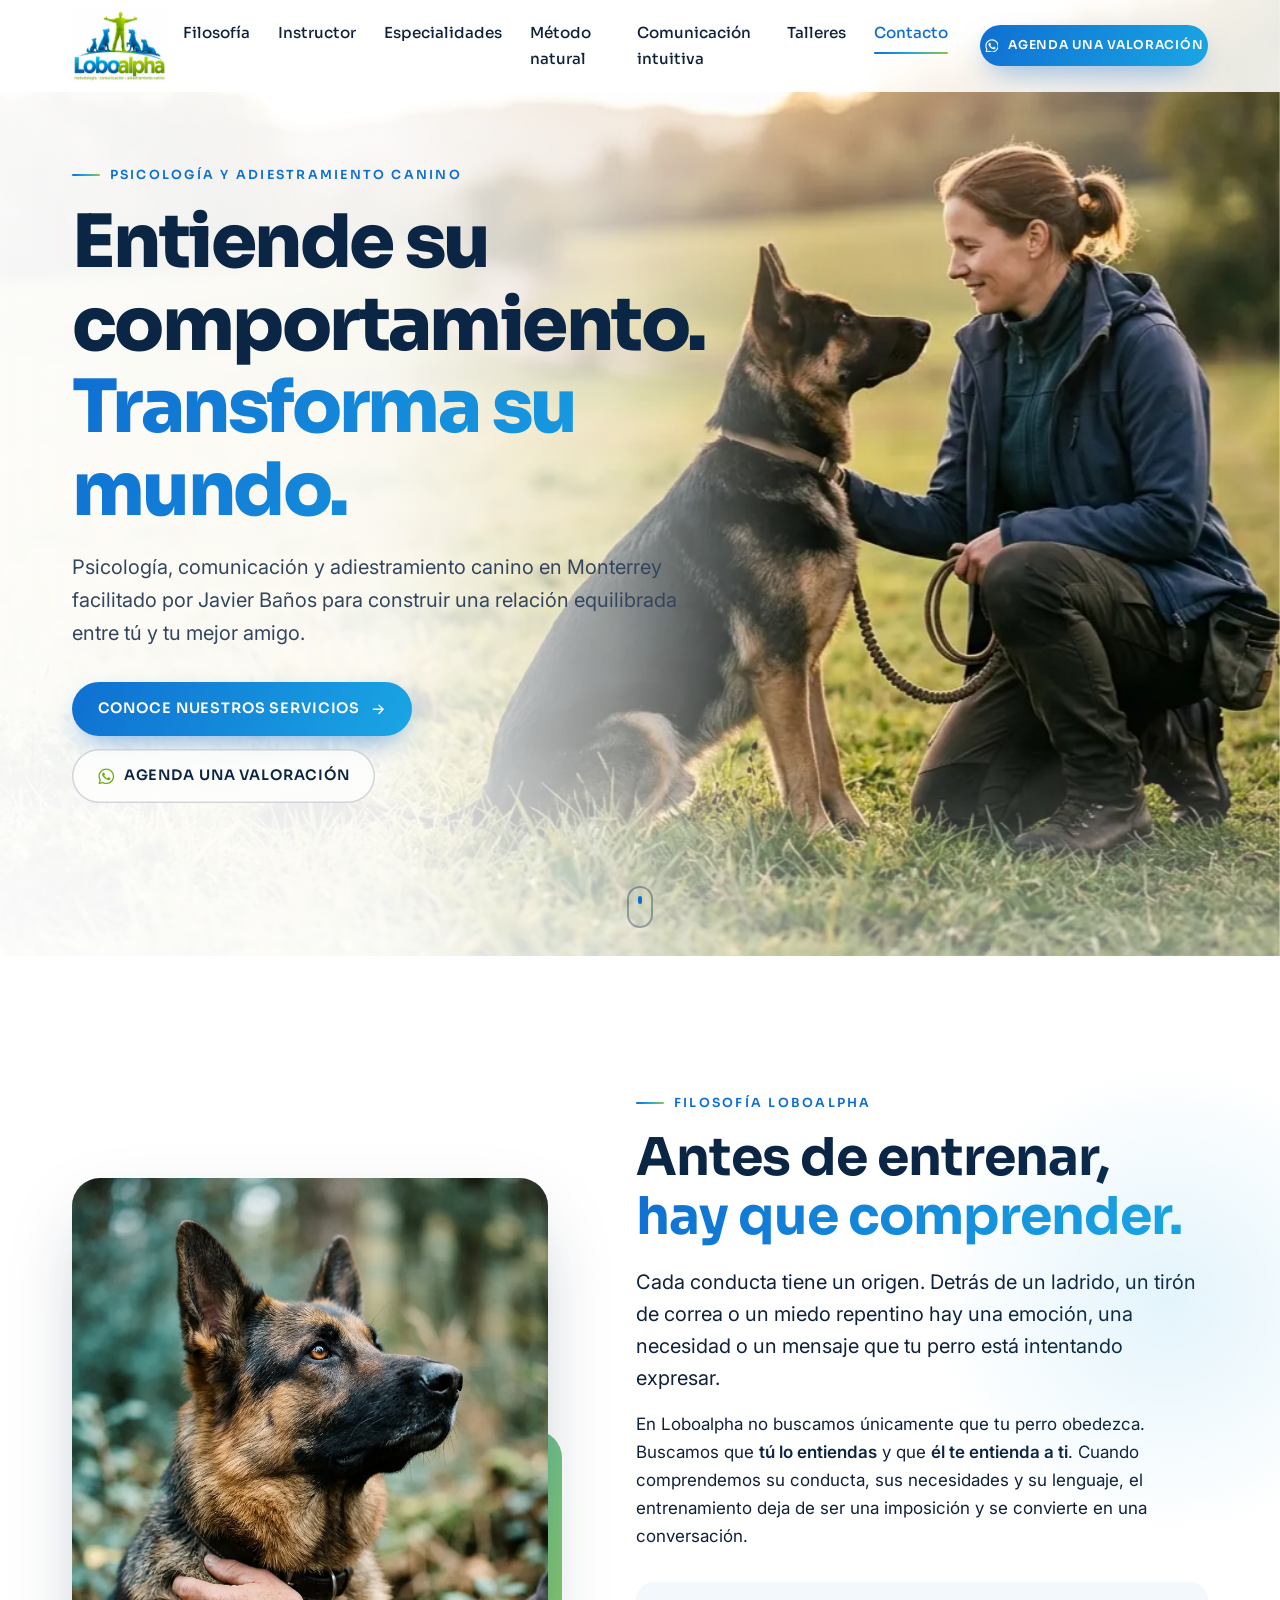
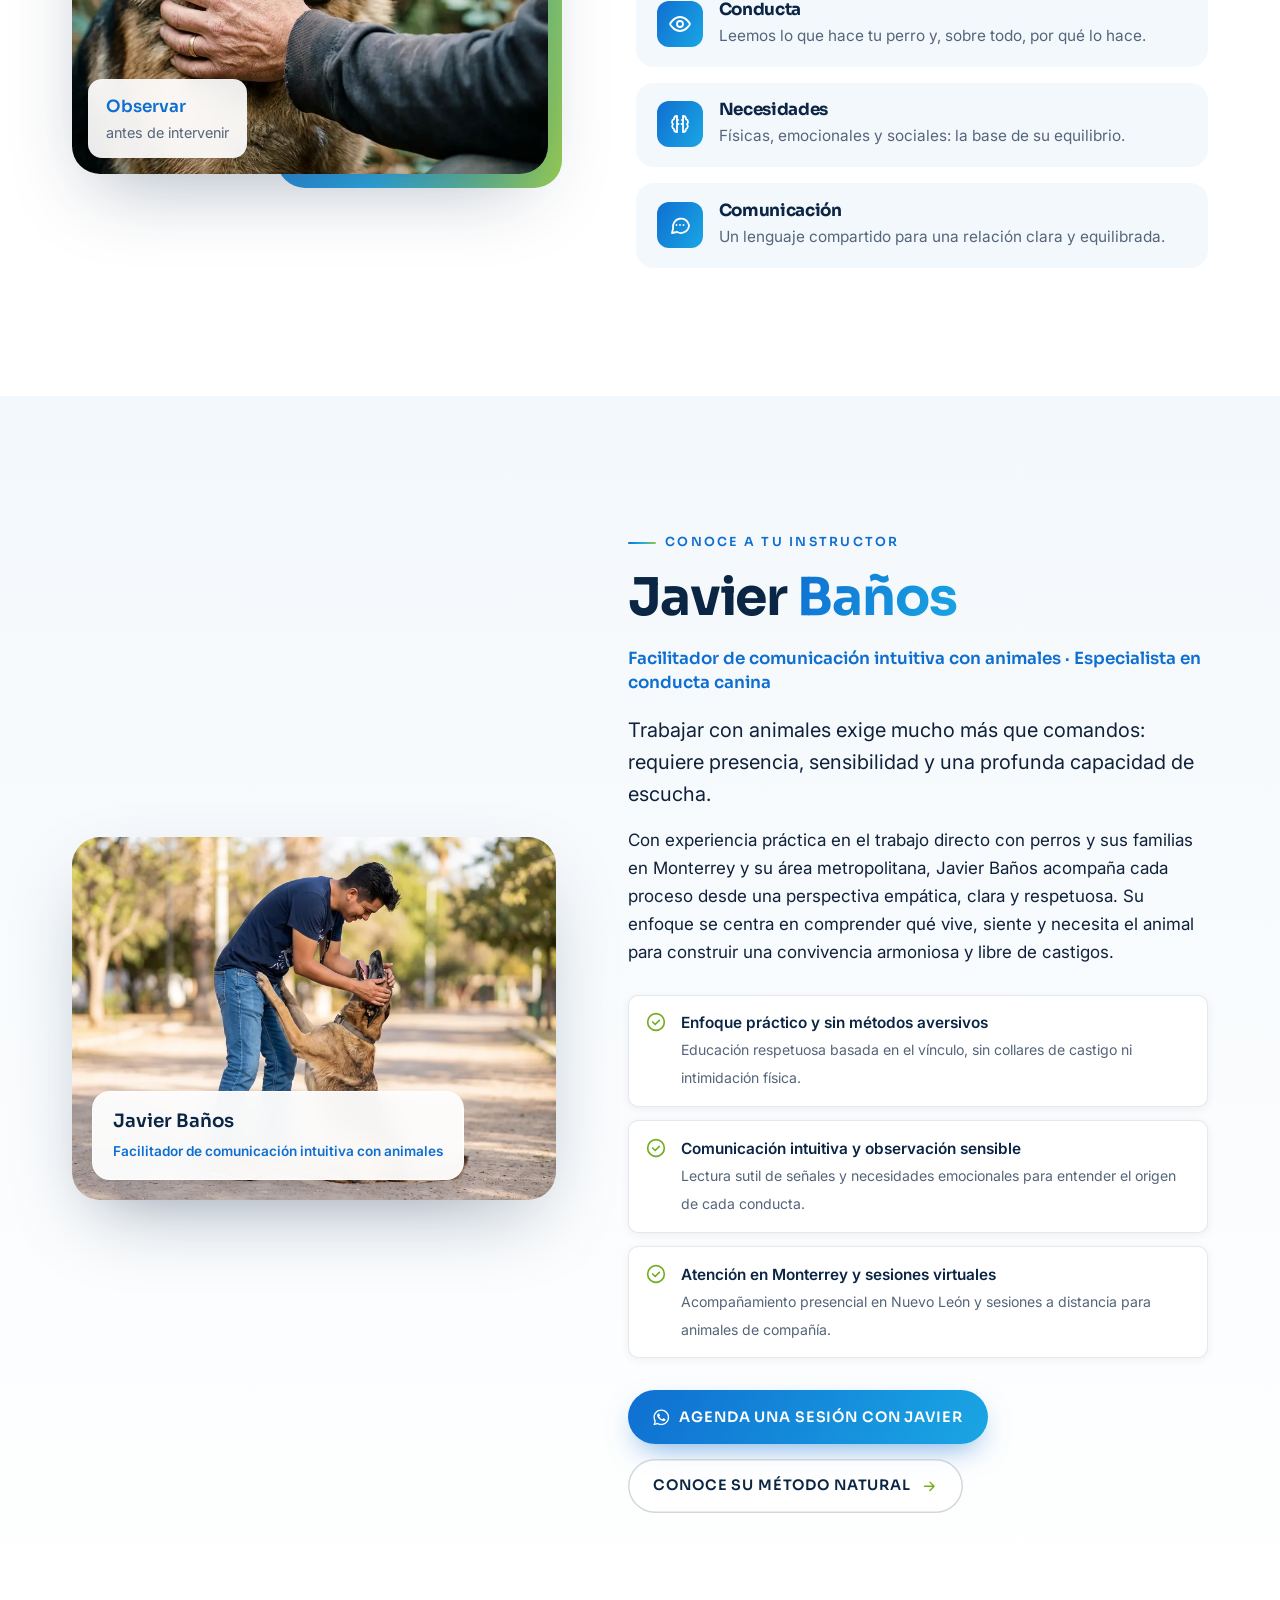
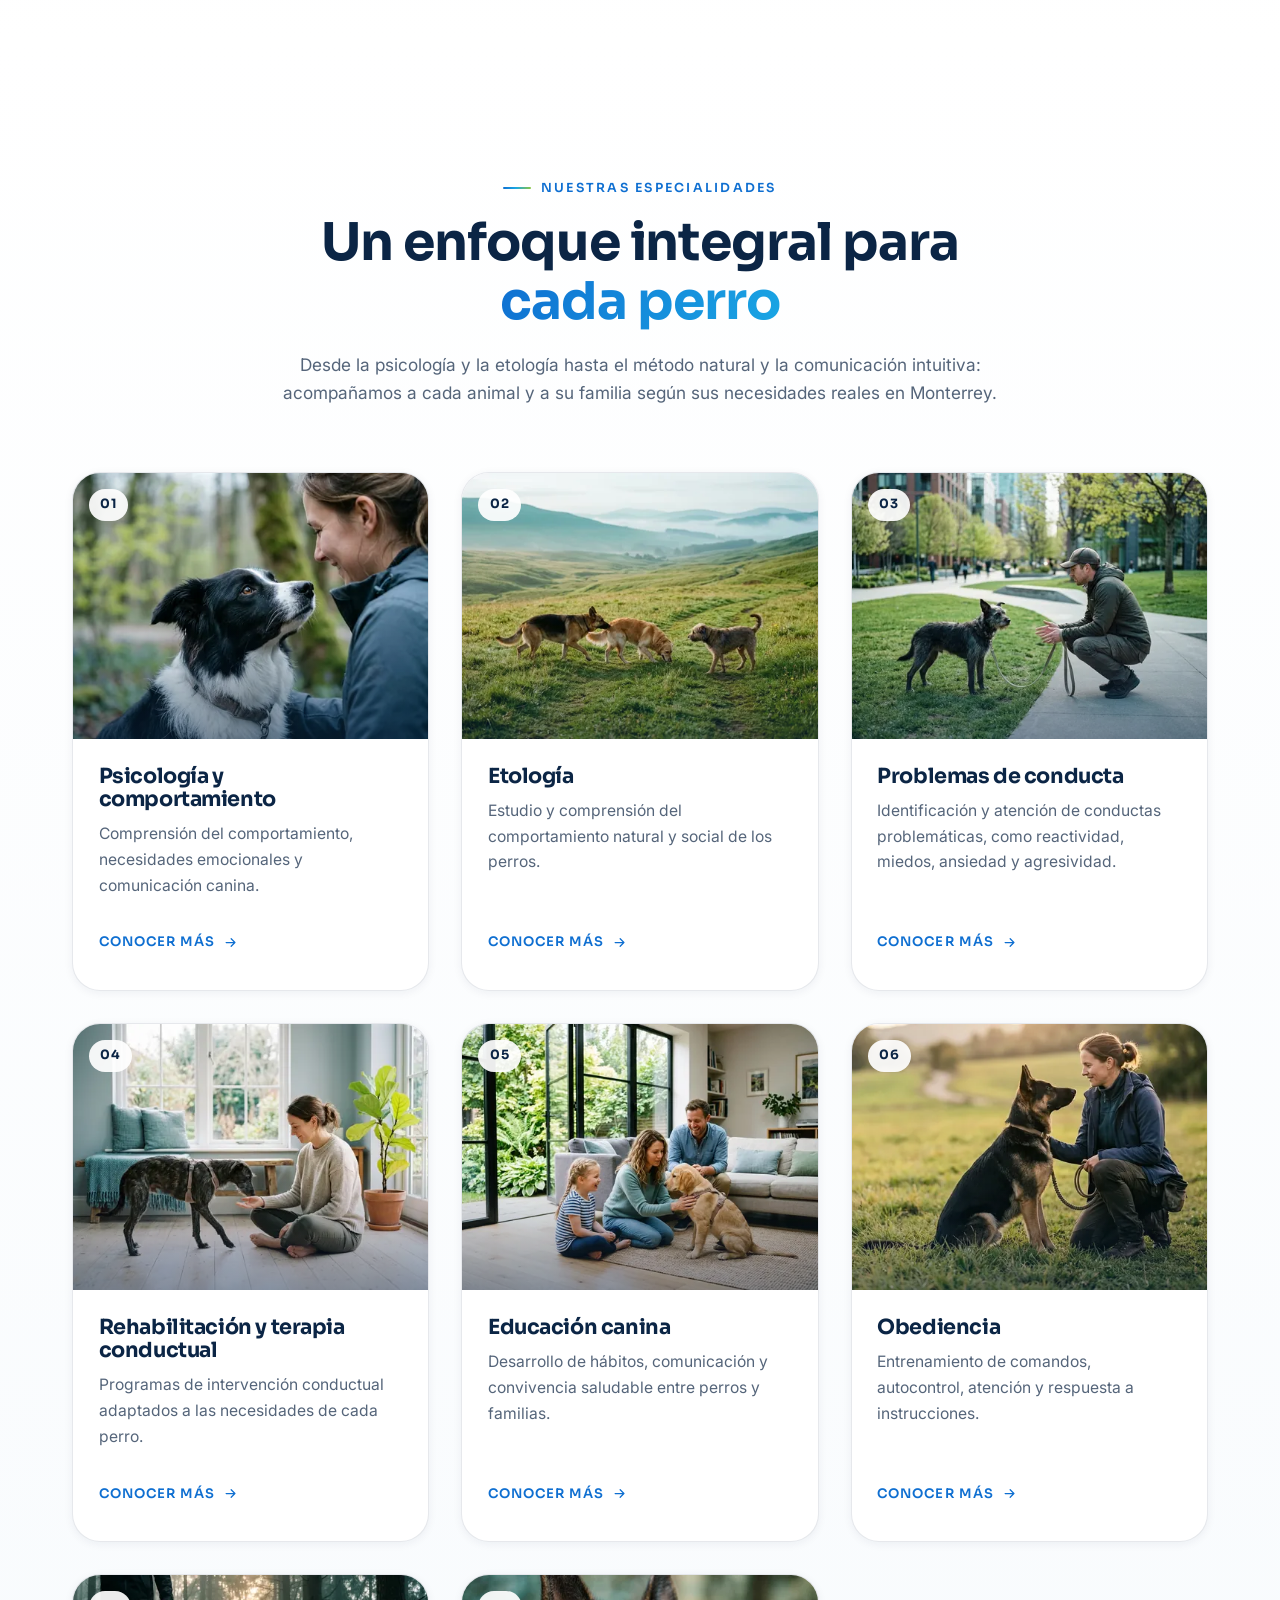
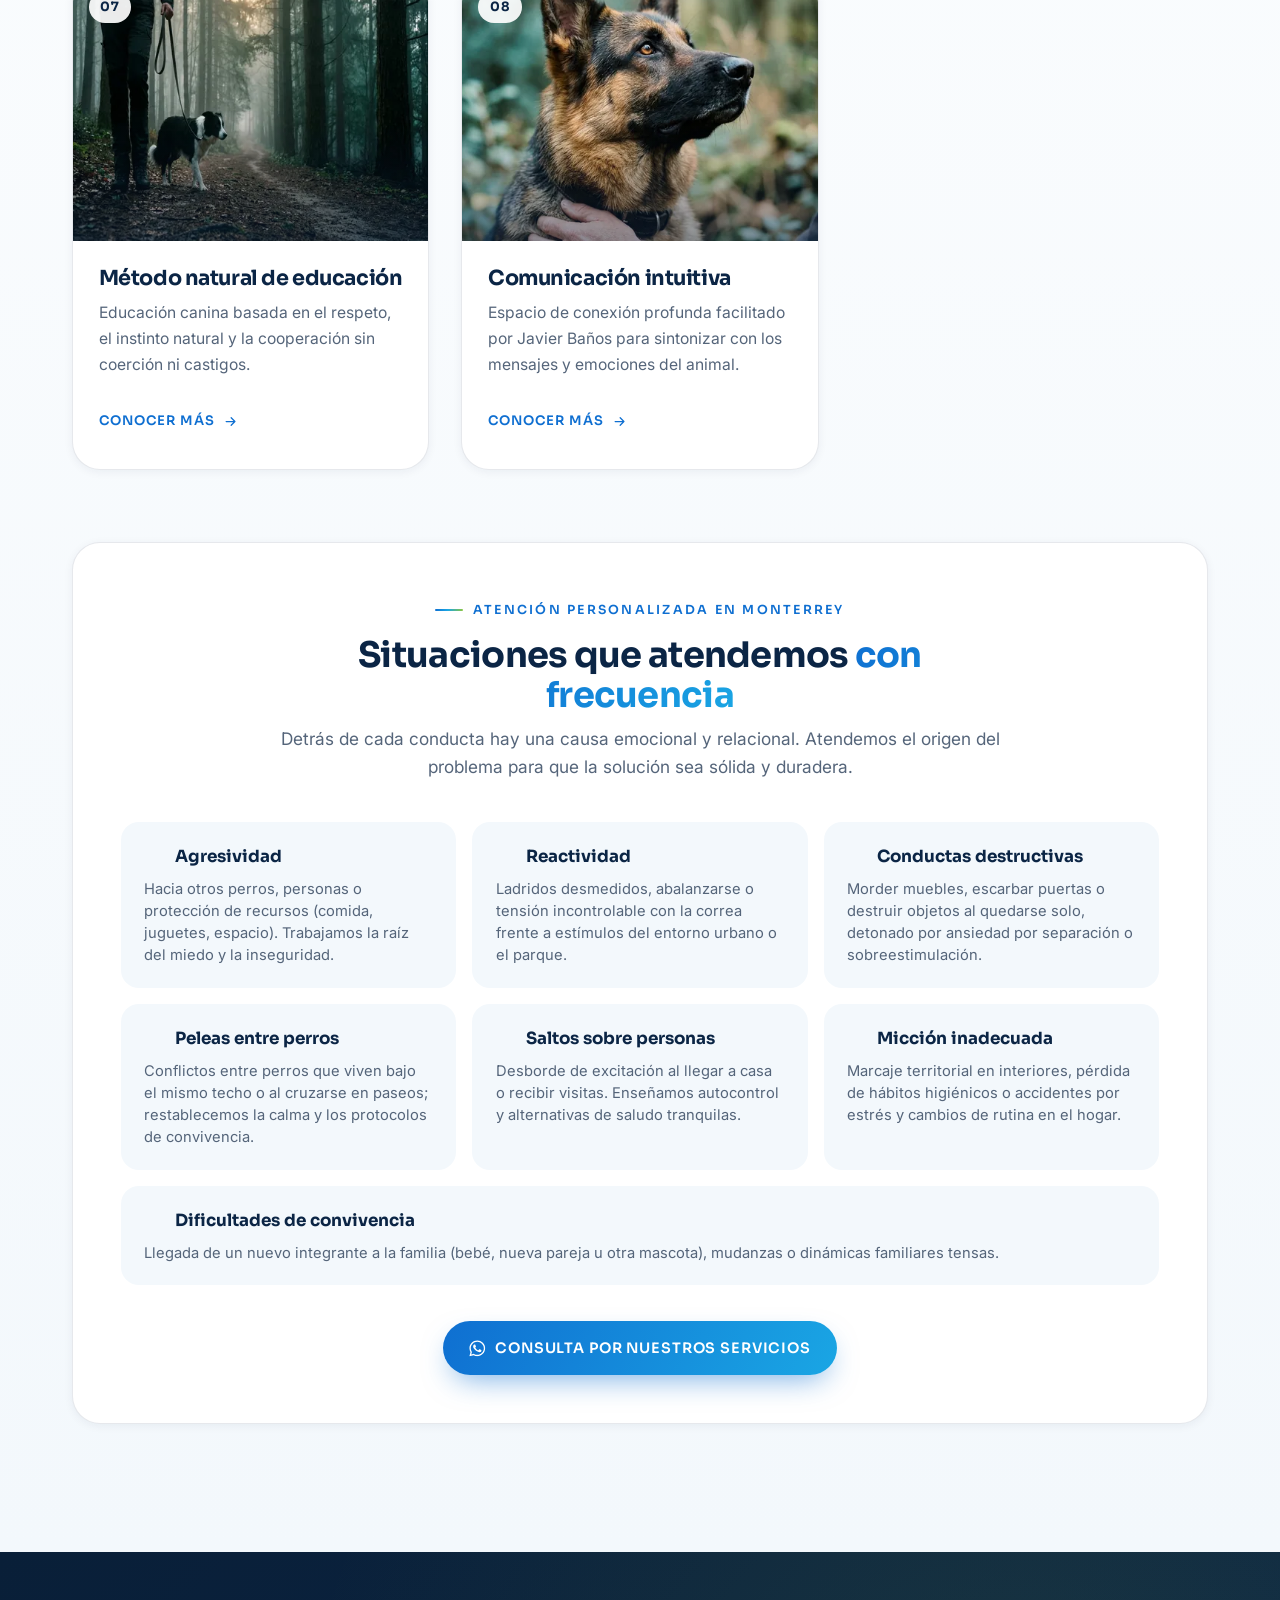
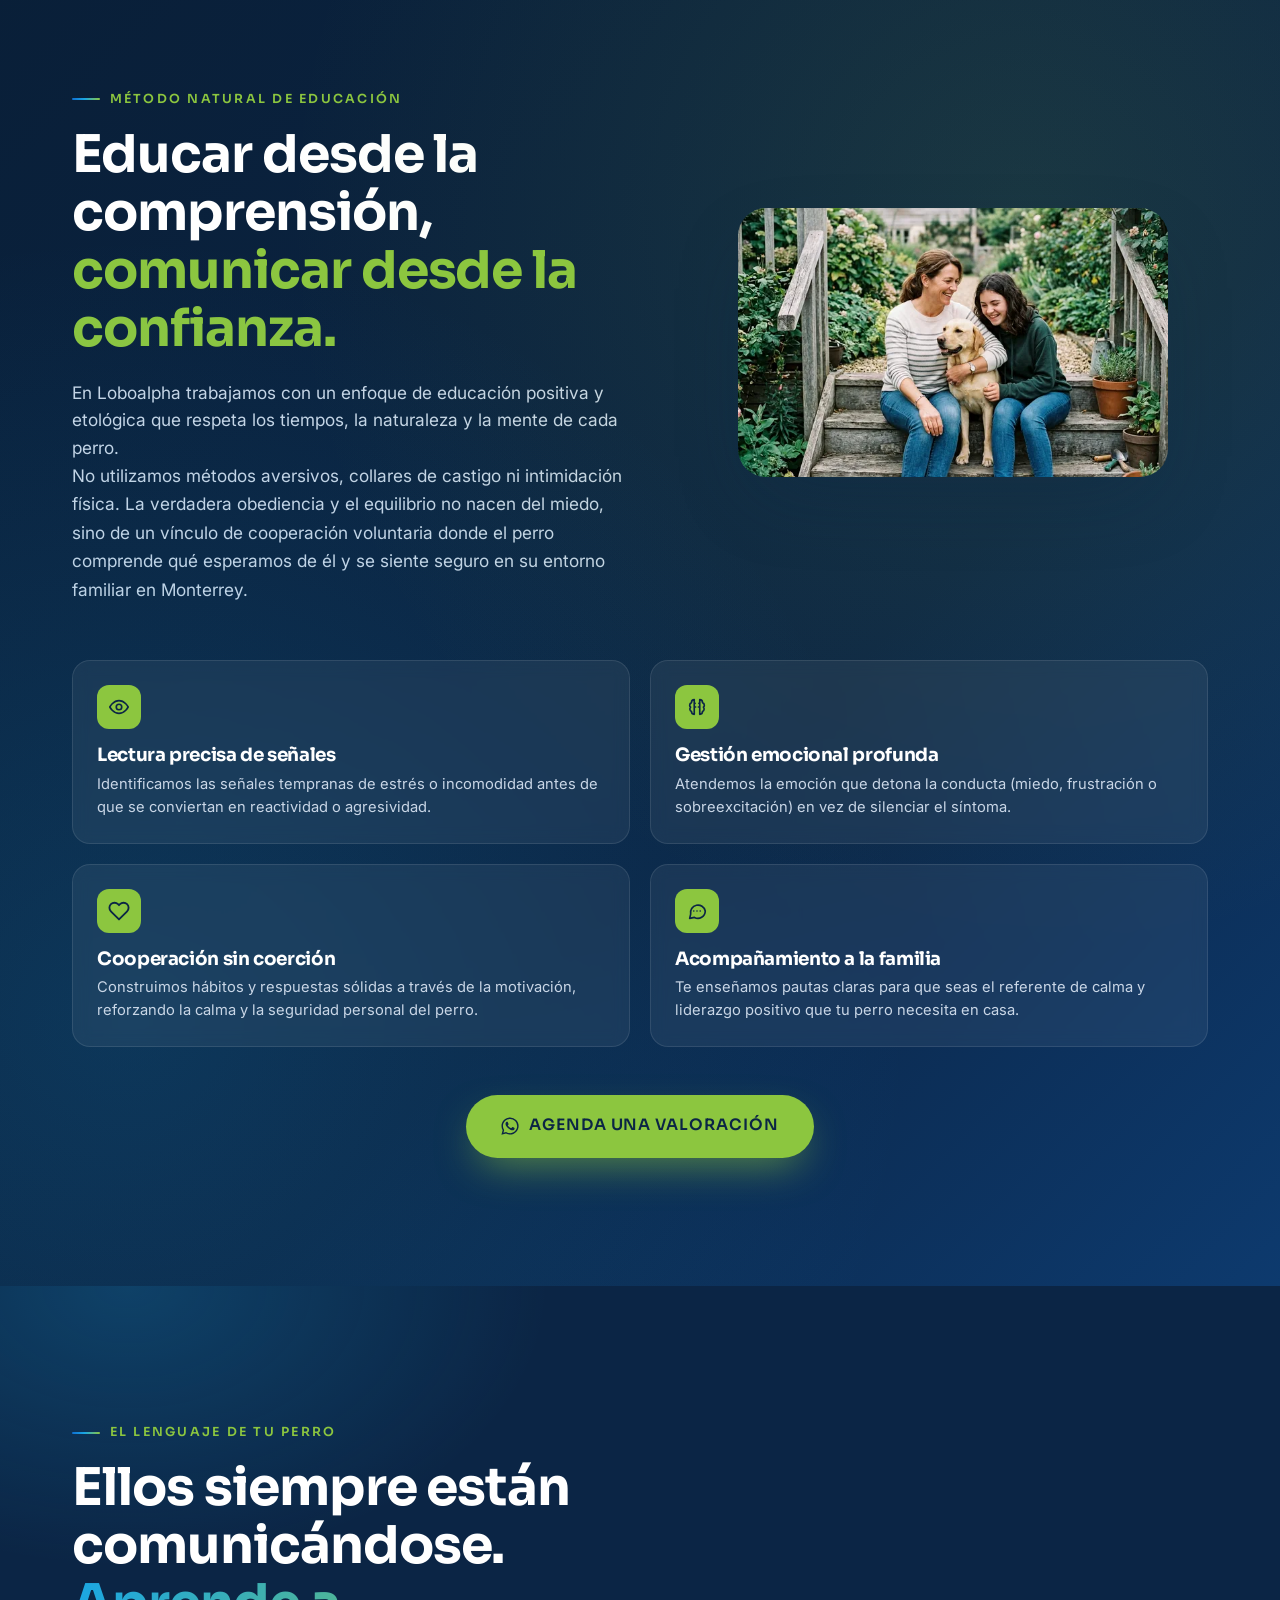
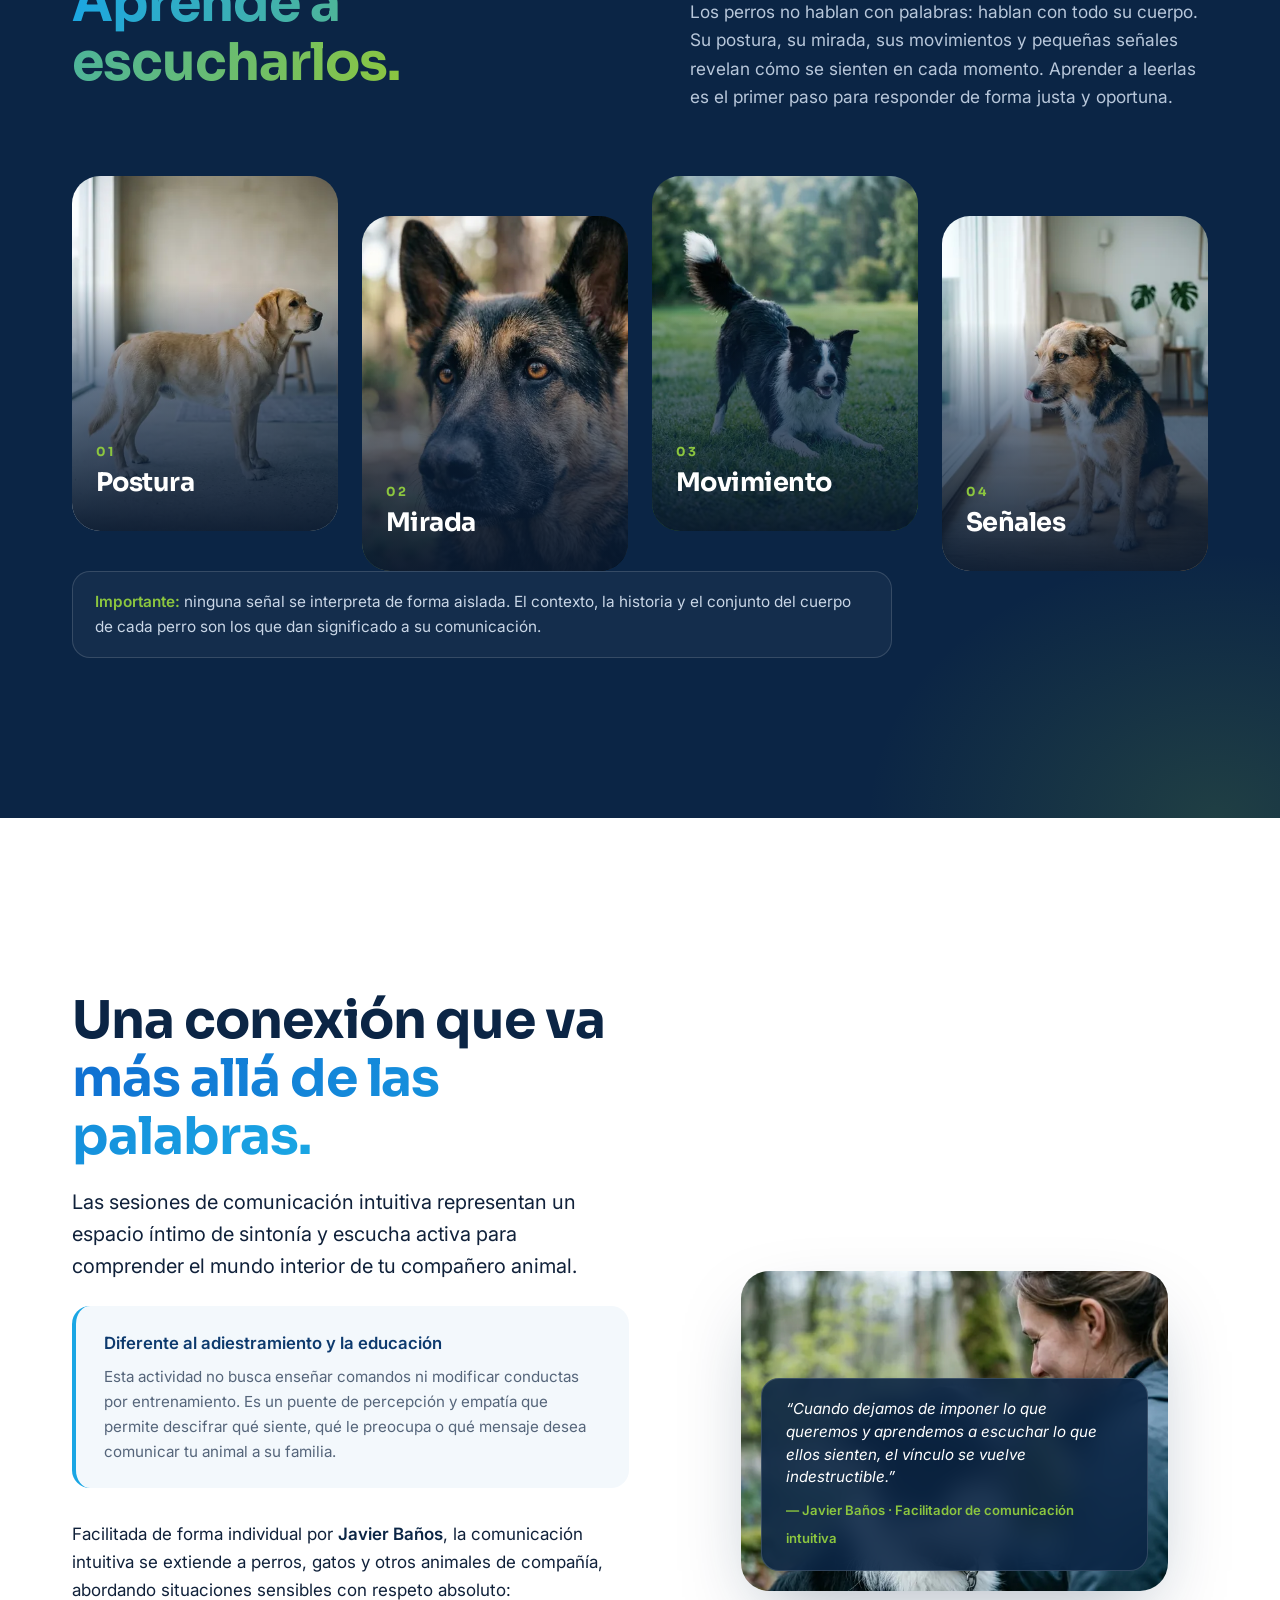
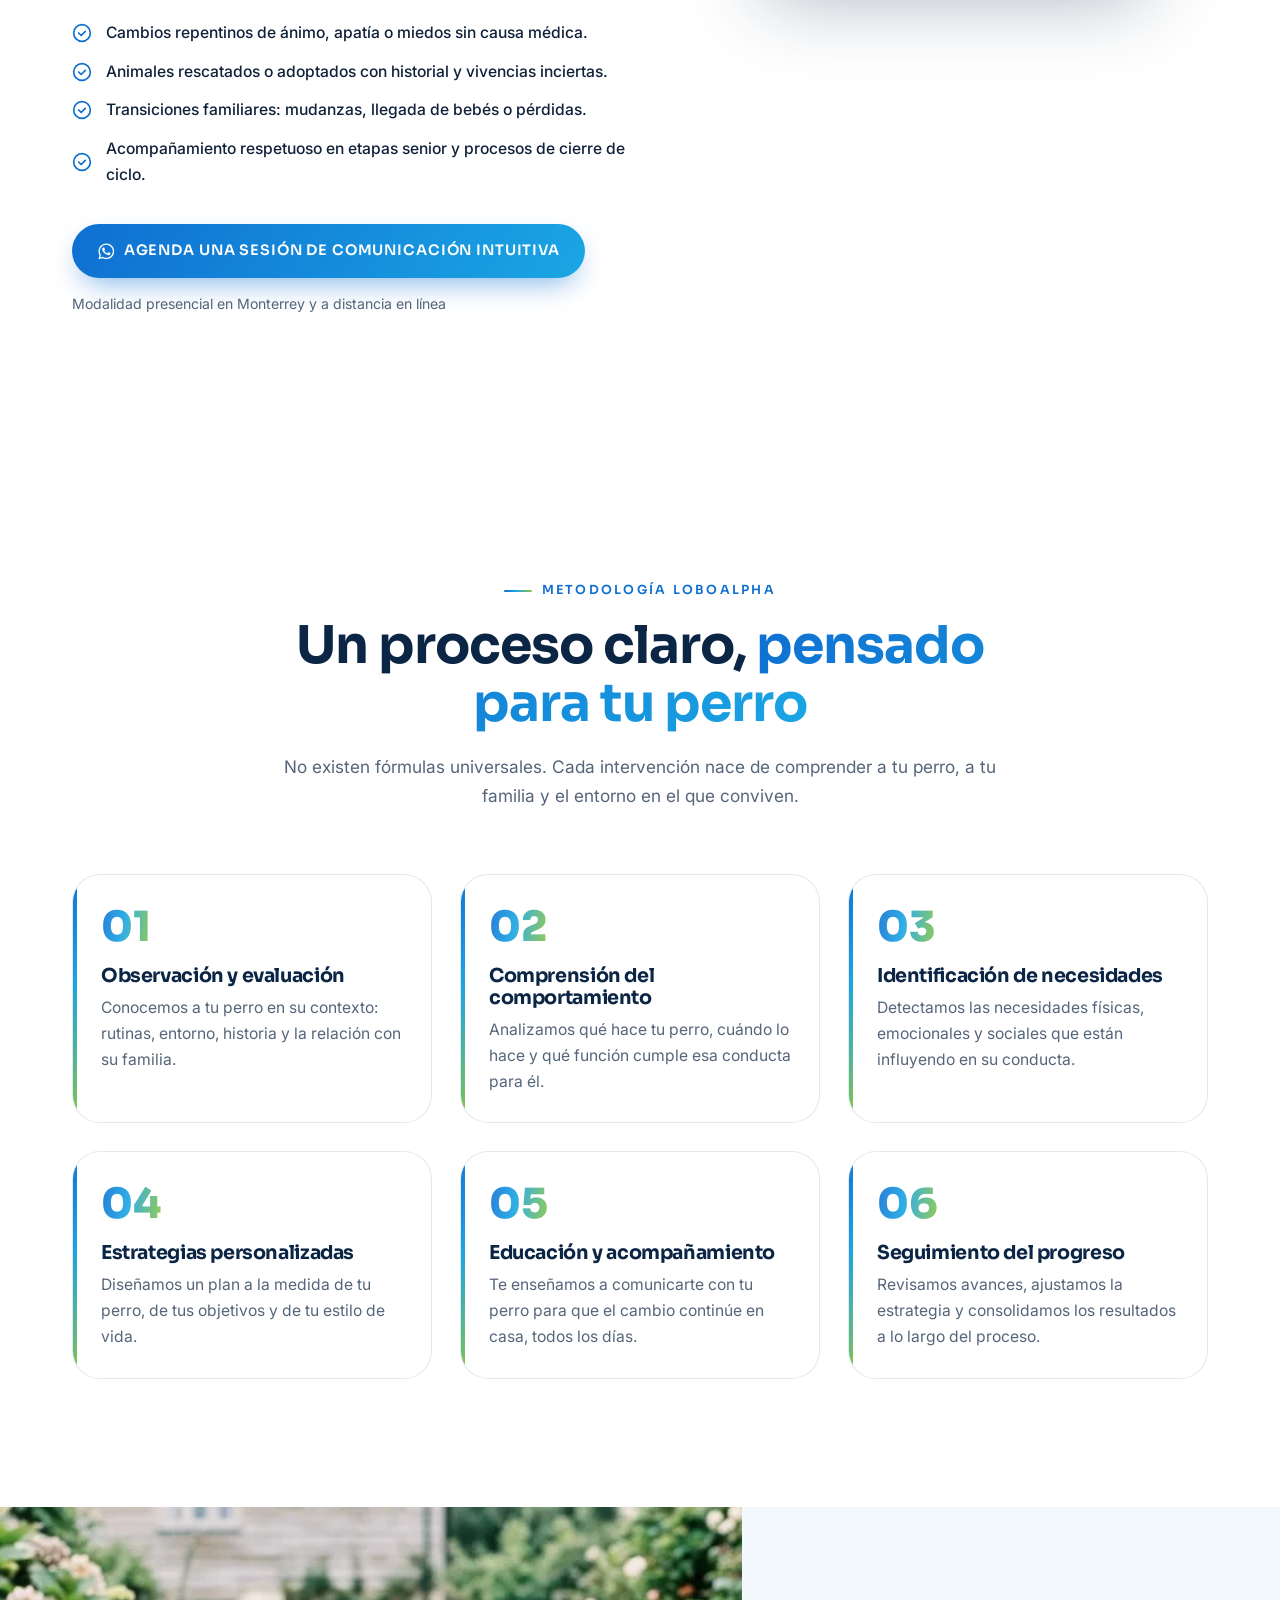
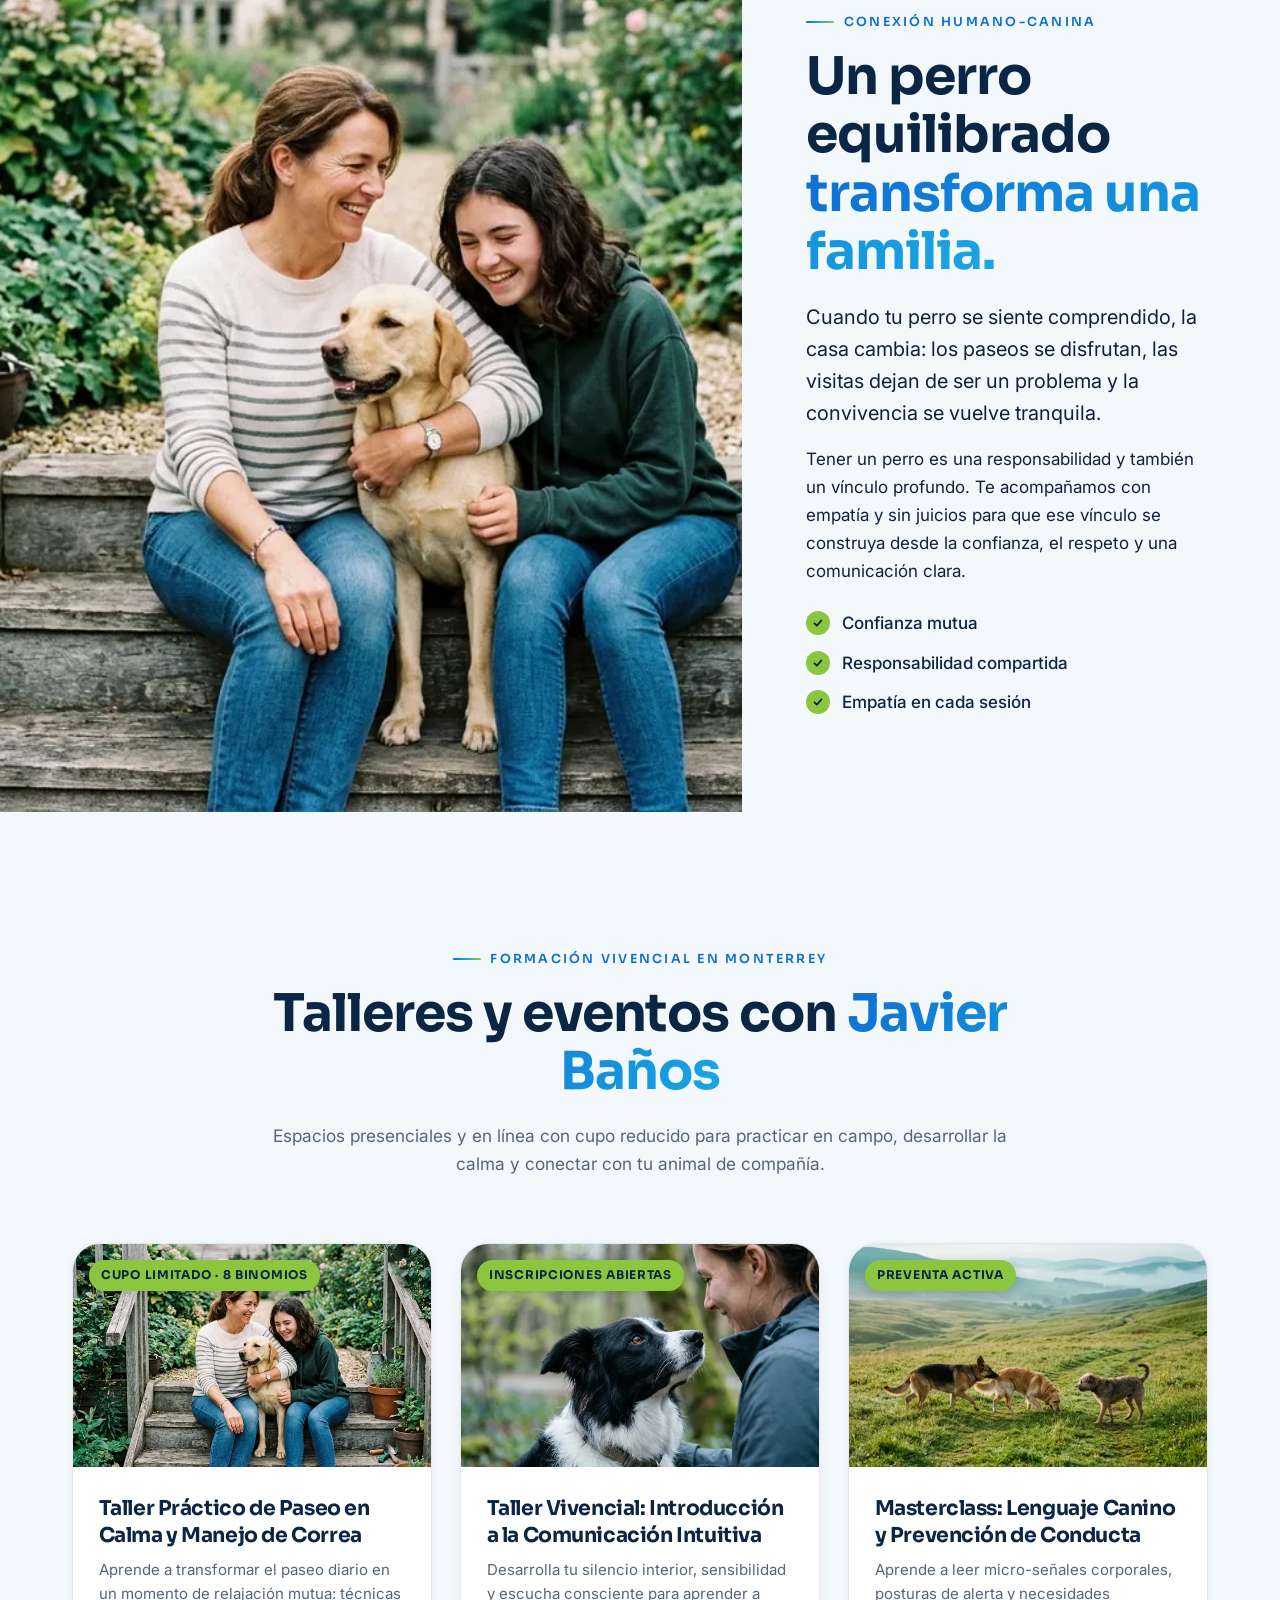
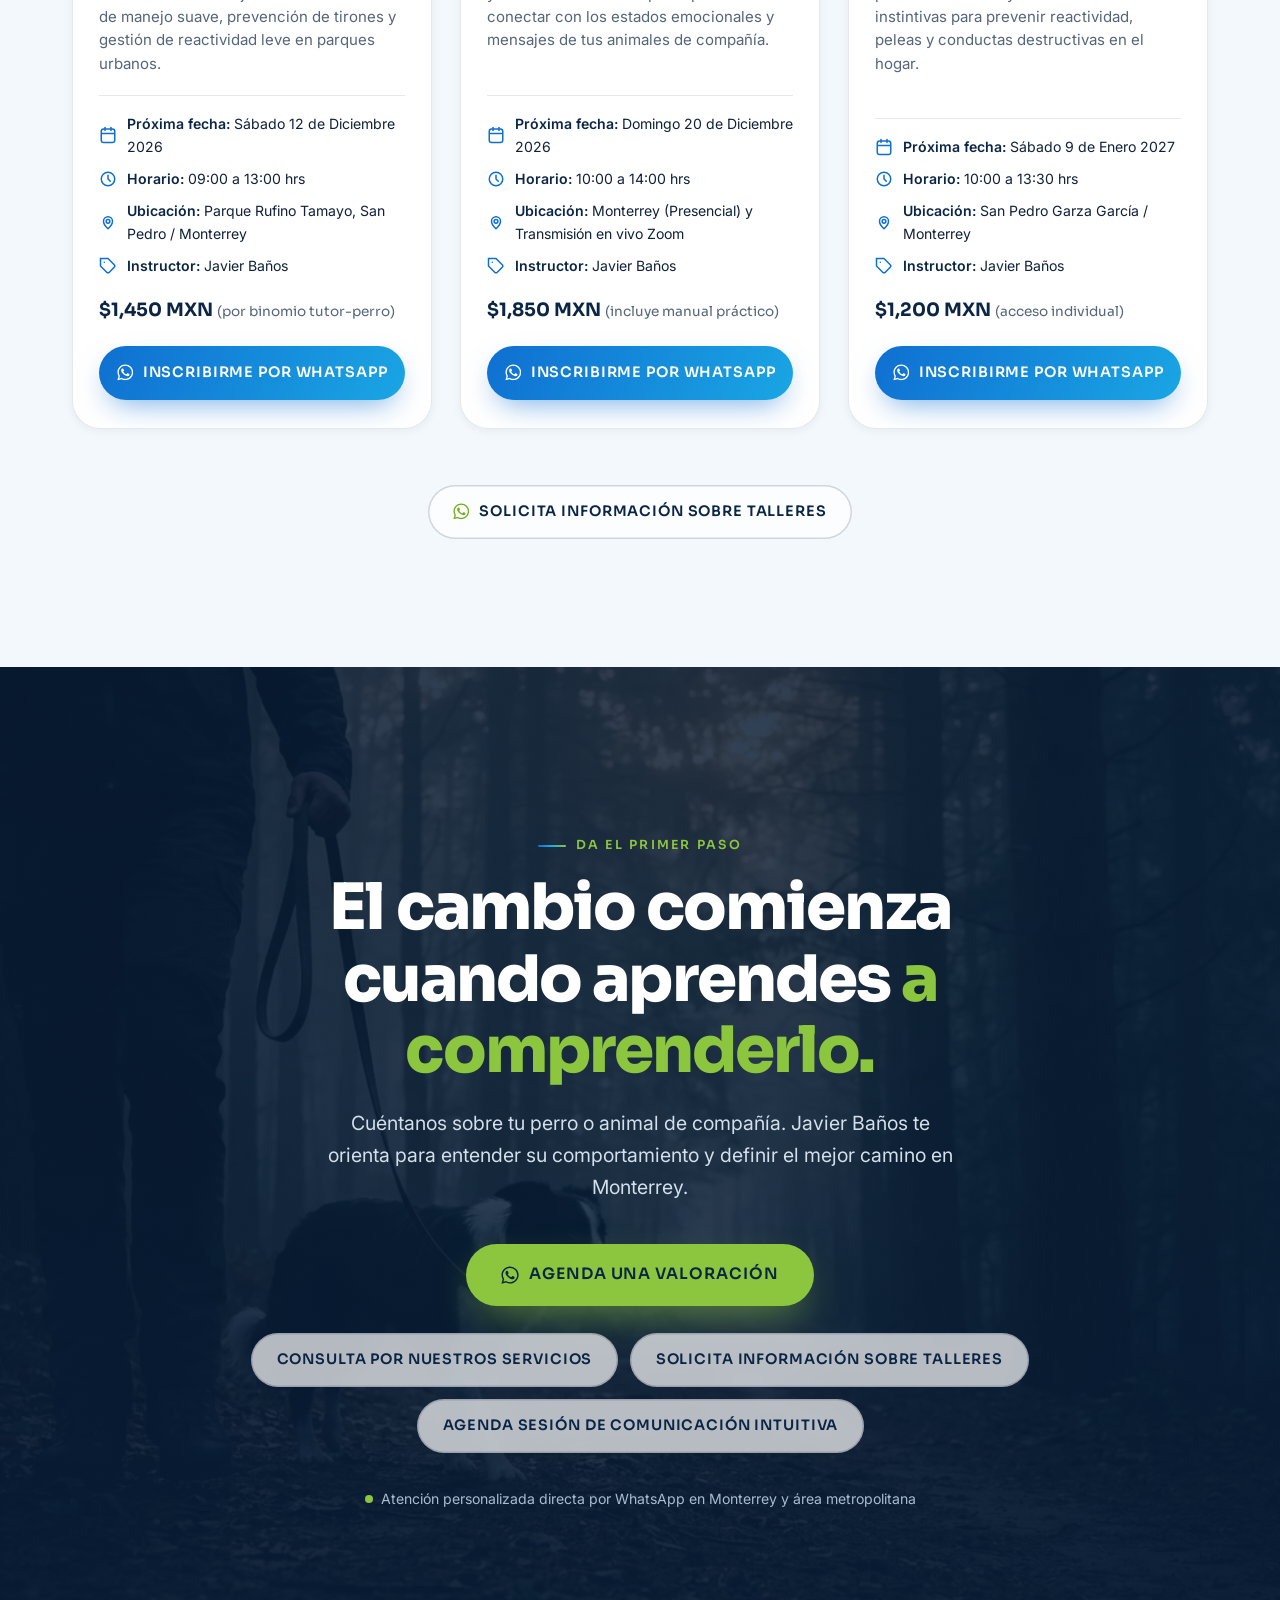
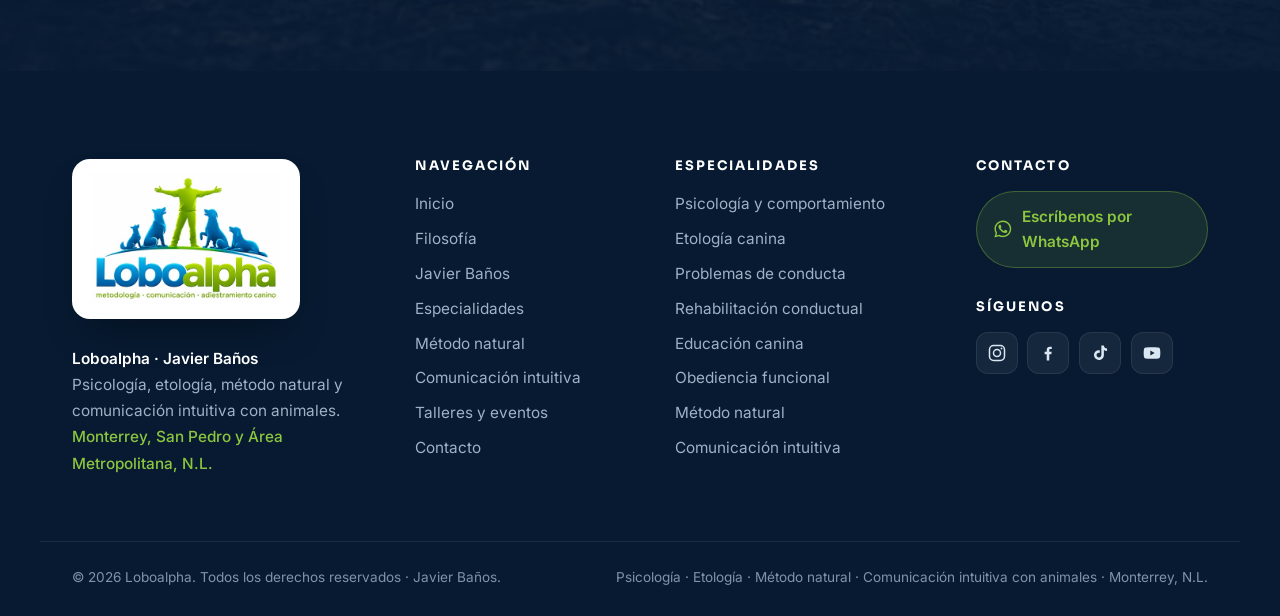
==== commit 1ae83526: "feat: incorporar seccion Javier Banos, metodo natural, comunicacion intuitiva y talleres" ====
--- a/index.html
+++ b/index.html
@@ -5,10 +5,10 @@
   <meta name="viewport" content="width=device-width, initial-scale=1, viewport-fit=cover">
 
   <!-- ===== SEO base ===== -->
-  <title>Loboalpha | Psicología y Adiestramiento Canino · Etología y Conducta</title>
-  <meta name="description" content="Psicología canina, etología, adiestramiento y rehabilitación conductual. En Loboalpha comprendemos el comportamiento de tu perro para construir una relación equilibrada. Agenda una valoración.">
-  <meta name="keywords" content="psicología canina, adiestramiento canino, etología canina, problemas de conducta en perros, rehabilitación conductual canina, educación canina, obediencia canina">
-  <meta name="author" content="Loboalpha">
+  <title>Loboalpha | Psicología, Adiestramiento Canino y Comunicación Intuitiva · Javier Baños · Monterrey</title>
+  <meta name="description" content="Loboalpha en Monterrey con Javier Baños. Psicología y comportamiento canino, etología, método natural de adiestramiento, atención de problemas de conducta y comunicación intuitiva con animales.">
+  <meta name="keywords" content="Javier Baños, Loboalpha Monterrey, Comportamiento canino, Adiestramiento canino Monterrey, Educación canina, Comunicación intuitiva con animales, Método natural de adiestramiento, Psicología canina Monterrey">
+  <meta name="author" content="Loboalpha · Javier Baños">
   <meta name="robots" content="index, follow, max-image-preview:large">
   <link rel="canonical" href="https://www.loboalpha.com/">
   <meta name="theme-color" content="#0b2545">
@@ -17,18 +17,18 @@
   <meta property="og:type" content="website">
   <meta property="og:locale" content="es_MX">
   <meta property="og:site_name" content="Loboalpha">
-  <meta property="og:title" content="Loboalpha | Psicología y Adiestramiento Canino">
-  <meta property="og:description" content="Entiende su comportamiento. Transforma su mundo. Psicología, comunicación y adiestramiento canino para una relación equilibrada con tu perro.">
+  <meta property="og:title" content="Loboalpha | Psicología, Adiestramiento Canino y Comunicación Intuitiva · Javier Baños">
+  <meta property="og:description" content="Entiende su comportamiento. Transforma su mundo. Psicología, método natural de adiestramiento y comunicación intuitiva con animales en Monterrey con Javier Baños.">
   <meta property="og:url" content="https://www.loboalpha.com/">
   <meta property="og:image" content="https://www.loboalpha.com/assets/img/og-loboalpha.jpg">
   <meta property="og:image:secure_url" content="https://www.loboalpha.com/assets/img/og-loboalpha.jpg">
   <meta property="og:image:type" content="image/jpeg">
   <meta property="og:image:width" content="1200">
   <meta property="og:image:height" content="630">
-  <meta property="og:image:alt" content="Logotipo de Loboalpha junto a un entrenador y un pastor alemán">
+  <meta property="og:image:alt" content="Logotipo de Loboalpha con Javier Baños y perros en armonía">
   <meta name="twitter:card" content="summary_large_image">
-  <meta name="twitter:title" content="Loboalpha | Psicología y Adiestramiento Canino">
-  <meta name="twitter:description" content="Entiende su comportamiento. Transforma su mundo.">
+  <meta name="twitter:title" content="Loboalpha | Psicología y Adiestramiento Canino · Javier Baños">
+  <meta name="twitter:description" content="Entiende su comportamiento. Transforma su mundo. Psicología, método natural y comunicación intuitiva con animales en Monterrey.">
   <meta name="twitter:image" content="https://www.loboalpha.com/assets/img/og-loboalpha.jpg">
 
   <!-- ===== Iconos / PWA ===== -->
@@ -51,27 +51,79 @@
     "@context": "https://schema.org",
     "@graph": [
       {
-        "@type": "ProfessionalService",
+        "@type": ["ProfessionalService", "LocalBusiness"],
         "@id": "https://www.loboalpha.com/#negocio",
         "name": "Loboalpha",
         "slogan": "Metodología · Comunicación · Adiestramiento canino",
-        "description": "Psicología, comunicación y adiestramiento canino para construir una relación equilibrada entre las personas y sus perros.",
+        "description": "Psicología, comportamiento, método natural de adiestramiento y comunicación intuitiva con animales en Monterrey y área metropolitana. Facilitado por Javier Baños.",
         "url": "https://www.loboalpha.com/",
         "logo": "https://www.loboalpha.com/assets/img/logo-loboalpha-480.png",
         "image": "https://www.loboalpha.com/assets/img/og-loboalpha.jpg",
-        "knowsAbout": ["Psicología canina", "Etología canina", "Adiestramiento canino", "Problemas de conducta en perros", "Rehabilitación conductual canina", "Educación canina", "Obediencia canina"],
+        "address": {
+          "@type": "PostalAddress",
+          "addressLocality": "Monterrey",
+          "addressRegion": "Nuevo León",
+          "addressCountry": "MX"
+        },
+        "areaServed": [
+          "Monterrey",
+          "San Pedro Garza García",
+          "San Nicolás de los Garza",
+          "Santa Catarina",
+          "Guadalupe"
+        ],
+        "founder": {
+          "@type": "Person",
+          "@id": "https://www.loboalpha.com/#javier-banos",
+          "name": "Javier Baños",
+          "jobTitle": "Facilitador de comunicación intuitiva con animales y especialista en conducta canina",
+          "image": "https://www.loboalpha.com/assets/img/javier-banos-800.webp"
+        },
+        "employee": [
+          { "@id": "https://www.loboalpha.com/#javier-banos" }
+        ],
+        "knowsAbout": [
+          "Javier Baños",
+          "Loboalpha Monterrey",
+          "Comportamiento canino",
+          "Adiestramiento canino Monterrey",
+          "Educación canina",
+          "Comunicación intuitiva con animales",
+          "Método natural de adiestramiento",
+          "Psicología canina",
+          "Etología canina",
+          "Rehabilitación conductual canina"
+        ],
         "hasOfferCatalog": {
           "@type": "OfferCatalog",
-          "name": "Servicios de psicología y adiestramiento canino",
+          "name": "Servicios de psicología, educación canina y comunicación intuitiva",
           "itemListElement": [
-            { "@type": "Offer", "itemOffered": { "@type": "Service", "@id": "https://www.loboalpha.com/#psicologia-canina", "name": "Psicología canina", "serviceType": "Psicología canina", "description": "Comprensión del comportamiento, necesidades emocionales y comunicación canina.", "provider": { "@id": "https://www.loboalpha.com/#negocio" } } },
-            { "@type": "Offer", "itemOffered": { "@type": "Service", "@id": "https://www.loboalpha.com/#etologia-canina", "name": "Etología canina", "serviceType": "Etología canina", "description": "Estudio y comprensión del comportamiento natural y social de los perros.", "provider": { "@id": "https://www.loboalpha.com/#negocio" } } },
-            { "@type": "Offer", "itemOffered": { "@type": "Service", "@id": "https://www.loboalpha.com/#problemas-de-conducta", "name": "Problemas de conducta en perros", "serviceType": "Modificación de conducta canina", "description": "Identificación y atención de conductas problemáticas como reactividad, miedos, ansiedad y agresividad.", "provider": { "@id": "https://www.loboalpha.com/#negocio" } } },
-            { "@type": "Offer", "itemOffered": { "@type": "Service", "@id": "https://www.loboalpha.com/#rehabilitacion-conductual", "name": "Rehabilitación y terapia conductual canina", "serviceType": "Rehabilitación conductual canina", "description": "Programas de intervención conductual adaptados a las necesidades de cada perro.", "provider": { "@id": "https://www.loboalpha.com/#negocio" } } },
+            { "@type": "Offer", "itemOffered": { "@type": "Service", "@id": "https://www.loboalpha.com/#psicologia-canina", "name": "Psicología y comportamiento canino", "serviceType": "Psicología y comportamiento canino", "description": "Comprensión del comportamiento, necesidades emocionales y comunicación canina.", "provider": { "@id": "https://www.loboalpha.com/#negocio" } } },
+            { "@type": "Offer", "itemOffered": { "@type": "Service", "@id": "https://www.loboalpha.com/#etologia-canina", "name": "Etología", "serviceType": "Etología canina", "description": "Estudio y comprensión del comportamiento natural y social de los perros.", "provider": { "@id": "https://www.loboalpha.com/#negocio" } } },
+            { "@type": "Offer", "itemOffered": { "@type": "Service", "@id": "https://www.loboalpha.com/#problemas-de-conducta", "name": "Problemas de conducta", "serviceType": "Modificación de conducta canina", "description": "Identificación y atención de conductas problemáticas como reactividad, miedos, ansiedad y agresividad.", "provider": { "@id": "https://www.loboalpha.com/#negocio" } } },
+            { "@type": "Offer", "itemOffered": { "@type": "Service", "@id": "https://www.loboalpha.com/#rehabilitacion-conductual", "name": "Rehabilitación y terapia conductual", "serviceType": "Rehabilitación conductual canina", "description": "Programas de intervención conductual adaptados a las necesidades de cada perro.", "provider": { "@id": "https://www.loboalpha.com/#negocio" } } },
             { "@type": "Offer", "itemOffered": { "@type": "Service", "@id": "https://www.loboalpha.com/#educacion-canina", "name": "Educación canina", "serviceType": "Educación canina", "description": "Desarrollo de hábitos, comunicación y convivencia saludable entre perros y familias.", "provider": { "@id": "https://www.loboalpha.com/#negocio" } } },
-            { "@type": "Offer", "itemOffered": { "@type": "Service", "@id": "https://www.loboalpha.com/#obediencia-canina", "name": "Obediencia canina", "serviceType": "Adiestramiento de obediencia canina", "description": "Entrenamiento de comandos, autocontrol, atención y respuesta a instrucciones.", "provider": { "@id": "https://www.loboalpha.com/#negocio" } } }
+            { "@type": "Offer", "itemOffered": { "@type": "Service", "@id": "https://www.loboalpha.com/#obediencia-canina", "name": "Obediencia", "serviceType": "Adiestramiento de obediencia canina", "description": "Entrenamiento de comandos, autocontrol, atención y respuesta a instrucciones.", "provider": { "@id": "https://www.loboalpha.com/#negocio" } } },
+            { "@type": "Offer", "itemOffered": { "@type": "Service", "@id": "https://www.loboalpha.com/#metodo-natural", "name": "Método natural de educación y adiestramiento", "serviceType": "Método natural de adiestramiento", "description": "Educación canina positiva basada en el instinto natural, la motivación y el respeto mutuo, sin aversivos ni castigos.", "provider": { "@id": "https://www.loboalpha.com/#negocio" } } },
+            { "@type": "Offer", "itemOffered": { "@type": "Service", "@id": "https://www.loboalpha.com/#comunicacion-intuitiva", "name": "Comunicación intuitiva con animales", "serviceType": "Comunicación intuitiva con animales", "description": "Sesiones de conexión profunda facilitadas por Javier Baños para comprender los mensajes y el mundo emocional de tu animal de compañía.", "provider": { "@id": "https://www.loboalpha.com/#negocio" } } }
           ]
         }
+      },
+      {
+        "@type": "Person",
+        "@id": "https://www.loboalpha.com/#javier-banos",
+        "name": "Javier Baños",
+        "jobTitle": "Facilitador de comunicación intuitiva con animales",
+        "description": "Facilitador de comunicación intuitiva con animales y especialista en conducta, psicología y método natural de adiestramiento canino en Loboalpha Monterrey.",
+        "image": "https://www.loboalpha.com/assets/img/javier-banos-800.webp",
+        "worksFor": { "@id": "https://www.loboalpha.com/#negocio" },
+        "knowsAbout": [
+          "Comunicación intuitiva con animales",
+          "Comportamiento canino",
+          "Método natural de adiestramiento",
+          "Etología canina",
+          "Educación canina"
+        ]
       },
       {
         "@type": "WebSite",
@@ -85,9 +137,12 @@
         "@type": "WebPage",
         "@id": "https://www.loboalpha.com/#pagina",
         "url": "https://www.loboalpha.com/",
-        "name": "Loboalpha | Psicología y Adiestramiento Canino",
+        "name": "Loboalpha | Psicología, Adiestramiento Canino y Comunicación Intuitiva · Javier Baños",
         "isPartOf": { "@id": "https://www.loboalpha.com/#sitio" },
-        "about": { "@id": "https://www.loboalpha.com/#negocio" },
+        "about": [
+          { "@id": "https://www.loboalpha.com/#negocio" },
+          { "@id": "https://www.loboalpha.com/#javier-banos" }
+        ],
         "primaryImageOfPage": "https://www.loboalpha.com/assets/img/og-loboalpha.jpg",
         "inLanguage": "es-MX"
       }
@@ -109,6 +164,13 @@
     <symbol id="i-eye" viewBox="0 0 24 24"><path fill="none" stroke="currentColor" stroke-width="1.8" stroke-linecap="round" stroke-linejoin="round" d="M2 12s3.6-7 10-7 10 7 10 7-3.6 7-10 7S2 12 2 12z"/><circle cx="12" cy="12" r="3" fill="none" stroke="currentColor" stroke-width="1.8"/></symbol>
     <symbol id="i-brain" viewBox="0 0 24 24"><path fill="none" stroke="currentColor" stroke-width="1.8" stroke-linecap="round" stroke-linejoin="round" d="M9 4a3 3 0 0 0-3 3v.2A3 3 0 0 0 4 10a3 3 0 0 0 1 2.24A3 3 0 0 0 6 17a3 3 0 0 0 3 3V4zm6 0a3 3 0 0 1 3 3v.2A3 3 0 0 1 20 10a3 3 0 0 1-1 2.24A3 3 0 0 1 18 17a3 3 0 0 1-3 3V4zM9 12h1.5M15 12h-1.5M9 8h1M15 8h-1"/></symbol>
     <symbol id="i-chat" viewBox="0 0 24 24"><path fill="none" stroke="currentColor" stroke-width="1.8" stroke-linecap="round" stroke-linejoin="round" d="M21 12a8 8 0 0 1-11.8 7L4 20l1.1-4.6A8 8 0 1 1 21 12zM8.5 12h.01M12 12h.01M15.5 12h.01"/></symbol>
+    <symbol id="i-calendar" viewBox="0 0 24 24"><rect x="3" y="4" width="18" height="18" rx="3" fill="none" stroke="currentColor" stroke-width="2"/><line x1="16" y1="2" x2="16" y2="6" stroke="currentColor" stroke-width="2" stroke-linecap="round"/><line x1="8" y1="2" x2="8" y2="6" stroke="currentColor" stroke-width="2" stroke-linecap="round"/><line x1="3" y1="10" x2="21" y2="10" stroke="currentColor" stroke-width="2"/></symbol>
+    <symbol id="i-clock" viewBox="0 0 24 24"><circle cx="12" cy="12" r="9" fill="none" stroke="currentColor" stroke-width="2"/><polyline points="12 7 12 12 15 15" fill="none" stroke="currentColor" stroke-width="2" stroke-linecap="round"/></symbol>
+    <symbol id="i-pin" viewBox="0 0 24 24"><path fill="none" stroke="currentColor" stroke-width="2" d="M12 21s-6-5.33-6-10a6 6 0 0 1 12 0c0 4.67-6 10-6 10z"/><circle cx="12" cy="11" r="2.5" fill="none" stroke="currentColor" stroke-width="2"/></symbol>
+    <symbol id="i-tag" viewBox="0 0 24 24"><path fill="none" stroke="currentColor" stroke-width="2" d="M20.59 13.41l-7.17 7.17a2 2 0 0 1-2.83 0L2 12V2h10l8.59 8.59a2 2 0 0 1 0 2.82z"/><line x1="7" y1="7" x2="7.01" y2="7" stroke="currentColor" stroke-width="2" stroke-linecap="round"/></symbol>
+    <symbol id="i-sparkle" viewBox="0 0 24 24"><path fill="currentColor" d="M12 2l2.4 6.6L21 11l-6.6 2.4L12 20l-2.4-6.6L3 11l6.6-2.4z"/></symbol>
+    <symbol id="i-heart" viewBox="0 0 24 24"><path fill="none" stroke="currentColor" stroke-width="2" stroke-linecap="round" stroke-linejoin="round" d="M20.84 4.61a5.5 5.5 0 0 0-7.78 0L12 5.67l-1.06-1.06a5.5 5.5 0 0 0-7.78 7.78l1.06 1.06L12 21.23l7.78-7.78 1.06-1.06a5.5 5.5 0 0 0 0-7.78z"/></symbol>
+    <symbol id="i-check-circle" viewBox="0 0 24 24"><circle cx="12" cy="12" r="10" fill="none" stroke="currentColor" stroke-width="2"/><path fill="none" stroke="currentColor" stroke-width="2" stroke-linecap="round" stroke-linejoin="round" d="M8 12l3 3 5-5"/></symbol>
   </svg>
 
   <a class="skip-link" href="#contenido">Saltar al contenido</a>
@@ -128,12 +190,14 @@
       <nav class="main-nav" id="menu" aria-label="Navegación principal">
         <ul>
           <li><a href="#filosofia">Filosofía</a></li>
-          <li><a href="#servicios">Servicios</a></li>
-          <li><a href="#lenguaje-canino">Lenguaje canino</a></li>
-          <li><a href="#metodologia">Metodología</a></li>
+          <li><a href="#instructor">Instructor</a></li>
+          <li><a href="#servicios">Especialidades</a></li>
+          <li><a href="#metodo-natural">Método natural</a></li>
+          <li><a href="#comunicacion-intuitiva">Comunicación intuitiva</a></li>
+          <li><a href="#talleres">Talleres</a></li>
           <li><a href="#contacto">Contacto</a></li>
         </ul>
-        <a class="btn btn-primary btn-sm nav-cta" href="#contacto" data-wa data-wa-msg="Hola Loboalpha, me gustaría agendar una valoración para mi perro.">
+        <a class="btn btn-primary btn-sm nav-cta" href="#contacto" data-wa data-wa-msg="Hola Javier, me gustaría agendar una valoración para mi perro en Loboalpha.">
           <svg class="ico" aria-hidden="true"><use href="#i-whatsapp"/></svg> Agenda una valoración
         </a>
       </nav>
@@ -165,11 +229,11 @@
           <span class="accent">Transforma su mundo.</span>
         </h1>
         <p class="hero-sub reveal" style="--d:.16s">
-          Psicología, comunicación y adiestramiento canino para construir una relación equilibrada entre tú y tu mejor amigo.
+          Psicología, comunicación y adiestramiento canino en Monterrey facilitado por Javier Baños para construir una relación equilibrada entre tú y tu mejor amigo.
         </p>
         <div class="hero-actions reveal" style="--d:.24s">
           <a class="btn btn-primary" href="#servicios">Conoce nuestros servicios <svg class="ico" aria-hidden="true"><use href="#i-arrow"/></svg></a>
-          <a class="btn btn-ghost" href="#contacto" data-wa data-wa-msg="Hola Loboalpha, me gustaría agendar una valoración para mi perro.">
+          <a class="btn btn-ghost" href="#contacto" data-wa data-wa-msg="Hola Javier, me gustaría agendar una valoración para mi perro en Loboalpha.">
             <svg class="ico" aria-hidden="true"><use href="#i-whatsapp"/></svg> Agenda una valoración
           </a>
         </div>
@@ -227,14 +291,77 @@
     </section>
 
     <!-- =========================================================
-         3. SERVICIOS
+         2.5 CONOCE A TU INSTRUCTOR (JAVIER BAÑOS)
+         ========================================================= -->
+    <section class="section instructor" id="instructor" aria-labelledby="instructor-title">
+      <div class="container instructor-grid">
+        <figure class="instructor-media reveal">
+          <img src="assets/img/javier-banos-800.webp"
+               srcset="assets/img/javier-banos-480.webp 480w, assets/img/javier-banos-800.webp 800w, assets/img/javier-banos-1200.webp 1200w"
+               sizes="(min-width: 960px) 44vw, 92vw" width="800" height="600" loading="lazy" decoding="async"
+               alt="Javier Baños, facilitador de comunicación intuitiva con animales y especialista en conducta canina de Loboalpha">
+          <figcaption class="instructor-badge">
+            <strong>Javier Baños</strong>
+            <span>Facilitador de comunicación intuitiva con animales</span>
+          </figcaption>
+        </figure>
+
+        <div class="instructor-copy">
+          <p class="eyebrow reveal">Conoce a tu instructor</p>
+          <h2 id="instructor-title" class="section-title reveal">Javier <span class="accent">Baños</span></h2>
+          <p class="instructor-role reveal">Facilitador de comunicación intuitiva con animales · Especialista en conducta canina</p>
+          <p class="lead reveal">
+            Trabajar con animales exige mucho más que comandos: requiere presencia, sensibilidad y una profunda capacidad de escucha.
+          </p>
+          <p class="reveal">
+            Con experiencia práctica en el trabajo directo con perros y sus familias en Monterrey y su área metropolitana, Javier Baños acompaña cada proceso desde una perspectiva empática, clara y respetuosa. Su enfoque se centra en comprender qué vive, siente y necesita el animal para construir una convivencia armoniosa y libre de castigos.
+          </p>
+
+          <div class="instructor-features">
+            <div class="instructor-feat reveal">
+              <svg aria-hidden="true"><use href="#i-check-circle"/></svg>
+              <div>
+                <strong>Enfoque práctico y sin métodos aversivos</strong>
+                <span>Educación respetuosa basada en el vínculo, sin collares de castigo ni intimidación física.</span>
+              </div>
+            </div>
+            <div class="instructor-feat reveal" style="--d:.06s">
+              <svg aria-hidden="true"><use href="#i-check-circle"/></svg>
+              <div>
+                <strong>Comunicación intuitiva y observación sensible</strong>
+                <span>Lectura sutil de señales y necesidades emocionales para entender el origen de cada conducta.</span>
+              </div>
+            </div>
+            <div class="instructor-feat reveal" style="--d:.12s">
+              <svg aria-hidden="true"><use href="#i-check-circle"/></svg>
+              <div>
+                <strong>Atención en Monterrey y sesiones virtuales</strong>
+                <span>Acompañamiento presencial en Nuevo León y sesiones a distancia para animales de compañía.</span>
+              </div>
+            </div>
+          </div>
+
+          <div class="instructor-actions reveal">
+            <a class="btn btn-primary" href="#contacto" data-wa data-wa-msg="Hola Javier, me gustaría agendar una valoración o sesión para mi perro en Loboalpha.">
+              <svg class="ico" aria-hidden="true"><use href="#i-whatsapp"/></svg> Agenda una sesión con Javier
+            </a>
+            <a class="btn btn-ghost" href="#metodo-natural">
+              Conoce su método natural <svg class="ico" aria-hidden="true"><use href="#i-arrow"/></svg>
+            </a>
+          </div>
+        </div>
+      </div>
+    </section>
+
+    <!-- =========================================================
+         3. ESPECIALIDADES
          ========================================================= -->
     <section class="section services" id="servicios" aria-labelledby="servicios-title">
       <div class="container">
         <header class="section-head center">
-          <p class="eyebrow reveal">Nuestros servicios</p>
+          <p class="eyebrow reveal">Nuestras especialidades</p>
           <h2 id="servicios-title" class="section-title reveal">Un enfoque integral para <span class="accent">cada perro</span></h2>
-          <p class="section-intro reveal">Desde la comprensión de su mente hasta el entrenamiento de su respuesta: acompañamos a cada perro y a su familia según sus necesidades reales.</p>
+          <p class="section-intro reveal">Desde la psicología y la etología hasta el método natural y la comunicación intuitiva: acompañamos a cada animal y a su familia según sus necesidades reales en Monterrey.</p>
         </header>
 
         <div class="cards-grid">
@@ -243,11 +370,11 @@
             <div class="card-media">
               <img src="assets/img/psicologia-480.webp" srcset="assets/img/psicologia-480.webp 480w, assets/img/psicologia-800.webp 800w"
                    sizes="(min-width: 1100px) 360px, (min-width: 700px) 46vw, 92vw" width="480" height="360" loading="lazy" decoding="async"
-                   alt="Border collie mirando a los ojos de su entrenador: psicología canina">
+                   alt="Border collie mirando a los ojos de su entrenador: psicología y comportamiento canino">
               <span class="card-num" aria-hidden="true">01</span>
             </div>
             <div class="card-body">
-              <h3>Psicología canina</h3>
+              <h3>Psicología y comportamiento</h3>
               <p>Comprensión del comportamiento, necesidades emocionales y comunicación canina.</p>
               <button class="card-link" type="button" data-service="psicologia">Conocer más <svg class="ico" aria-hidden="true"><use href="#i-arrow"/></svg></button>
             </div>
@@ -322,6 +449,156 @@
               <button class="card-link" type="button" data-service="obediencia">Conocer más <svg class="ico" aria-hidden="true"><use href="#i-arrow"/></svg></button>
             </div>
           </article>
+          <!-- G -->
+          <article class="service-card reveal" id="metodo-natural-card">
+            <div class="card-media">
+              <img src="assets/img/metodo-natural-480.webp" srcset="assets/img/metodo-natural-480.webp 480w, assets/img/metodo-natural-800.webp 800w"
+                   sizes="(min-width: 1100px) 360px, (min-width: 700px) 46vw, 92vw" width="480" height="360" loading="lazy" decoding="async"
+                   alt="Método natural de educación y adiestramiento canino de Loboalpha">
+              <span class="card-num" aria-hidden="true">07</span>
+            </div>
+            <div class="card-body">
+              <h3>Método natural de educación</h3>
+              <p>Educación canina basada en el respeto, el instinto natural y la cooperación sin coerción ni castigos.</p>
+              <button class="card-link" type="button" data-service="metodo-natural">Conocer más <svg class="ico" aria-hidden="true"><use href="#i-arrow"/></svg></button>
+            </div>
+          </article>
+          <!-- H -->
+          <article class="service-card reveal" style="--d:.06s" id="comunicacion-intuitiva-card">
+            <div class="card-media">
+              <img src="assets/img/comunicacion-intuitiva-480.webp" srcset="assets/img/comunicacion-intuitiva-480.webp 480w, assets/img/comunicacion-intuitiva-800.webp 800w"
+                   sizes="(min-width: 1100px) 360px, (min-width: 700px) 46vw, 92vw" width="480" height="360" loading="lazy" decoding="async"
+                   alt="Sesión de comunicación intuitiva con animales facilitada por Javier Baños">
+              <span class="card-num" aria-hidden="true">08</span>
+            </div>
+            <div class="card-body">
+              <h3>Comunicación intuitiva</h3>
+              <p>Espacio de conexión profunda facilitado por Javier Baños para sintonizar con los mensajes y emociones del animal.</p>
+              <button class="card-link" type="button" data-service="comunicacion-intuitiva">Conocer más <svg class="ico" aria-hidden="true"><use href="#i-arrow"/></svg></button>
+            </div>
+          </article>
+        </div>
+
+        <!-- Módulo: Situaciones que atendemos frecuentemente -->
+        <div class="situations-wrap reveal">
+          <div class="situations-head">
+            <p class="eyebrow">Atención personalizada en Monterrey</p>
+            <h3>Situaciones que atendemos <span class="accent">con frecuencia</span></h3>
+            <p class="section-intro">Detrás de cada conducta hay una causa emocional y relacional. Atendemos el origen del problema para que la solución sea sólida y duradera.</p>
+          </div>
+
+          <div class="situations-grid">
+            <div class="situations-card">
+              <div class="situations-card-header">
+                <svg aria-hidden="true"><use href="#i-alert-circle"/></svg>
+                <h4>Agresividad</h4>
+              </div>
+              <p>Hacia otros perros, personas o protección de recursos (comida, juguetes, espacio). Trabajamos la raíz del miedo y la inseguridad.</p>
+            </div>
+            <div class="situations-card">
+              <div class="situations-card-header">
+                <svg aria-hidden="true"><use href="#i-alert-circle"/></svg>
+                <h4>Reactividad</h4>
+              </div>
+              <p>Ladridos desmedidos, abalanzarse o tensión incontrolable con la correa frente a estímulos del entorno urbano o el parque.</p>
+            </div>
+            <div class="situations-card">
+              <div class="situations-card-header">
+                <svg aria-hidden="true"><use href="#i-alert-circle"/></svg>
+                <h4>Conductas destructivas</h4>
+              </div>
+              <p>Morder muebles, escarbar puertas o destruir objetos al quedarse solo, detonado por ansiedad por separación o sobreestimulación.</p>
+            </div>
+            <div class="situations-card">
+              <div class="situations-card-header">
+                <svg aria-hidden="true"><use href="#i-alert-circle"/></svg>
+                <h4>Peleas entre perros</h4>
+              </div>
+              <p>Conflictos entre perros que viven bajo el mismo techo o al cruzarse en paseos; restablecemos la calma y los protocolos de convivencia.</p>
+            </div>
+            <div class="situations-card">
+              <div class="situations-card-header">
+                <svg aria-hidden="true"><use href="#i-alert-circle"/></svg>
+                <h4>Saltos sobre personas</h4>
+              </div>
+              <p>Desborde de excitación al llegar a casa o recibir visitas. Enseñamos autocontrol y alternativas de saludo tranquilas.</p>
+            </div>
+            <div class="situations-card">
+              <div class="situations-card-header">
+                <svg aria-hidden="true"><use href="#i-alert-circle"/></svg>
+                <h4>Micción inadecuada</h4>
+              </div>
+              <p>Marcaje territorial en interiores, pérdida de hábitos higiénicos o accidentes por estrés y cambios de rutina en el hogar.</p>
+            </div>
+            <div class="situations-card">
+              <div class="situations-card-header">
+                <svg aria-hidden="true"><use href="#i-alert-circle"/></svg>
+                <h4>Dificultades de convivencia</h4>
+              </div>
+              <p>Llegada de un nuevo integrante a la familia (bebé, nueva pareja u otra mascota), mudanzas o dinámicas familiares tensas.</p>
+            </div>
+          </div>
+
+          <div class="situations-cta">
+            <a class="btn btn-primary" href="#contacto" data-wa data-wa-msg="Hola Javier, tengo una situación de conducta con mi perro y quisiera consultar sus servicios en Loboalpha.">
+              <svg class="ico" aria-hidden="true"><use href="#i-whatsapp"/></svg> Consulta por nuestros servicios
+            </a>
+          </div>
+        </div>
+      </div>
+    </section>
+
+    <!-- =========================================================
+         3.5 MÉTODO NATURAL
+         ========================================================= -->
+    <section class="section natural-method" id="metodo-natural" aria-labelledby="metodo-title">
+      <div class="container">
+        <div class="natural-method-grid">
+          <div class="natural-content">
+            <p class="eyebrow eyebrow-light reveal">Método natural de educación</p>
+            <h2 id="metodo-title" class="section-title reveal">Educar desde la comprensión, <span class="accent-lime">comunicar desde la confianza.</span></h2>
+            <p class="lead section-intro reveal">
+              En Loboalpha trabajamos con un enfoque de educación positiva y etológica que respeta los tiempos, la naturaleza y la mente de cada perro.
+            </p>
+            <p class="section-intro reveal">
+              No utilizamos métodos aversivos, collares de castigo ni intimidación física. La verdadera obediencia y el equilibrio no nacen del miedo, sino de un vínculo de cooperación voluntaria donde el perro comprende qué esperamos de él y se siente seguro en su entorno familiar en Monterrey.
+            </p>
+          </div>
+          <figure class="natural-media reveal">
+            <img src="assets/img/metodo-natural-banner-1024.webp"
+                 srcset="assets/img/metodo-natural-banner-640.webp 640w, assets/img/metodo-natural-banner-1024.webp 1024w, assets/img/metodo-natural-banner-1264.webp 1264w"
+                 sizes="(min-width: 960px) 46vw, 92vw" width="1024" height="683" loading="lazy" decoding="async"
+                 alt="Convivencia armónica y educación positiva con método natural">
+          </figure>
+        </div>
+
+        <div class="natural-pillars-grid">
+          <div class="natural-pillar-card reveal">
+            <div class="natural-pillar-ico"><svg aria-hidden="true"><use href="#i-eye"/></svg></div>
+            <h3>Lectura precisa de señales</h3>
+            <p>Identificamos las señales tempranas de estrés o incomodidad antes de que se conviertan en reactividad o agresividad.</p>
+          </div>
+          <div class="natural-pillar-card reveal" style="--d:.06s">
+            <div class="natural-pillar-ico"><svg aria-hidden="true"><use href="#i-brain"/></svg></div>
+            <h3>Gestión emocional profunda</h3>
+            <p>Atendemos la emoción que detona la conducta (miedo, frustración o sobreexcitación) en vez de silenciar el síntoma.</p>
+          </div>
+          <div class="natural-pillar-card reveal" style="--d:.12s">
+            <div class="natural-pillar-ico"><svg aria-hidden="true"><use href="#i-heart"/></svg></div>
+            <h3>Cooperación sin coerción</h3>
+            <p>Construimos hábitos y respuestas sólidas a través de la motivación, reforzando la calma y la seguridad personal del perro.</p>
+          </div>
+          <div class="natural-pillar-card reveal" style="--d:.18s">
+            <div class="natural-pillar-ico"><svg aria-hidden="true"><use href="#i-chat"/></svg></div>
+            <h3>Acompañamiento a la familia</h3>
+            <p>Te enseñamos pautas claras para que seas el referente de calma y liderazgo positivo que tu perro necesita en casa.</p>
+          </div>
+        </div>
+
+        <div class="situations-cta" style="margin-top: 3rem;">
+          <a class="btn btn-lime btn-lg reveal" href="#contacto" data-wa data-wa-msg="Hola Javier, me interesa agendar una valoración con el método natural de Loboalpha.">
+            <svg class="ico" aria-hidden="true"><use href="#i-whatsapp"/></svg> Agenda una valoración
+          </a>
         </div>
       </div>
     </section>
@@ -387,6 +664,69 @@
         <p class="language-note reveal">
           <strong>Importante:</strong> ninguna señal se interpreta de forma aislada. El contexto, la historia y el conjunto del cuerpo de cada perro son los que dan significado a su comunicación.
         </p>
+      </div>
+    </section>
+
+    <!-- =========================================================
+         4.5 COMUNICACIÓN INTUITIVA CON ANIMALES
+         ========================================================= -->
+    <section class="section intuitive-comm" id="comunicacion-intuitiva" aria-labelledby="intuitiva-title">
+      <div class="container">
+        <div class="intuitive-grid">
+          <div class="intuitive-content">
+            <p class="eyebrow reveal">Servicio diferenciado · Javier Baños</p>
+            <h2 id="intuitiva-title" class="section-title reveal">Una conexión que va <span class="accent">más allá de las palabras.</span></h2>
+            <p class="lead reveal">
+              Las sesiones de comunicación intuitiva representan un espacio íntimo de sintonía y escucha activa para comprender el mundo interior de tu compañero animal.
+            </p>
+            
+            <div class="intuitive-card-diff reveal">
+              <strong>Diferente al adiestramiento y la educación</strong>
+              <p>Esta actividad no busca enseñar comandos ni modificar conductas por entrenamiento. Es un puente de percepción y empatía que permite descifrar qué siente, qué le preocupa o qué mensaje desea comunicar tu animal a su familia.</p>
+            </div>
+
+            <p class="reveal">
+              Facilitada de forma individual por <strong>Javier Baños</strong>, la comunicación intuitiva se extiende a perros, gatos y otros animales de compañía, abordando situaciones sensibles con respeto absoluto:
+            </p>
+
+            <div class="intuitive-cases">
+              <div class="intuitive-case reveal">
+                <svg aria-hidden="true"><use href="#i-check-circle"/></svg>
+                <span>Cambios repentinos de ánimo, apatía o miedos sin causa médica.</span>
+              </div>
+              <div class="intuitive-case reveal" style="--d:.06s">
+                <svg aria-hidden="true"><use href="#i-check-circle"/></svg>
+                <span>Animales rescatados o adoptados con historial y vivencias inciertas.</span>
+              </div>
+              <div class="intuitive-case reveal" style="--d:.12s">
+                <svg aria-hidden="true"><use href="#i-check-circle"/></svg>
+                <span>Transiciones familiares: mudanzas, llegada de bebés o pérdidas.</span>
+              </div>
+              <div class="intuitive-case reveal" style="--d:.18s">
+                <svg aria-hidden="true"><use href="#i-check-circle"/></svg>
+                <span>Acompañamiento respetuoso en etapas senior y procesos de cierre de ciclo.</span>
+              </div>
+            </div>
+
+            <div class="instructor-actions reveal">
+              <a class="btn btn-primary" href="#contacto" data-wa data-wa-msg="Hola Javier, me gustaría agendar una sesión de comunicación intuitiva para mi animal de compañía en Loboalpha.">
+                <svg class="ico" aria-hidden="true"><use href="#i-whatsapp"/></svg> Agenda una sesión de comunicación intuitiva
+              </a>
+              <span style="font-size: .88rem; color: var(--muted);">Modalidad presencial en Monterrey y a distancia en línea</span>
+            </div>
+          </div>
+
+          <figure class="intuitive-media reveal">
+            <img src="assets/img/comunicacion-banner-1024.webp"
+                 srcset="assets/img/comunicacion-banner-640.webp 640w, assets/img/comunicacion-banner-1024.webp 1024w"
+                 sizes="(min-width: 960px) 46vw, 92vw" width="1024" height="768" loading="lazy" decoding="async"
+                 alt="Conexión empática y comunicación intuitiva con animales">
+            <div class="intuitive-quote">
+              <p>“Cuando dejamos de imponer lo que queremos y aprendemos a escuchar lo que ellos sienten, el vínculo se vuelve indestructible.”</p>
+              <span>— Javier Baños · Facilitador de comunicación intuitiva</span>
+            </div>
+          </figure>
+        </div>
       </div>
     </section>
 
@@ -460,6 +800,141 @@
     </section>
 
     <!-- =========================================================
+         6.5 TALLERES Y EVENTOS (MÓDULO ADMINISTRABLE)
+         ========================================================= -->
+    <section class="section workshops" id="talleres" aria-labelledby="talleres-title">
+      <div class="container">
+        <header class="section-head center">
+          <p class="eyebrow reveal">Formación vivencial en Monterrey</p>
+          <h2 id="talleres-title" class="section-title reveal">Talleres y eventos con <span class="accent">Javier Baños</span></h2>
+          <p class="section-intro reveal">Espacios presenciales y en línea con cupo reducido para practicar en campo, desarrollar la calma y conectar con tu animal de compañía.</p>
+        </header>
+
+        <div class="workshops-grid">
+          <!-- Taller 1 -->
+          <article class="workshop-card reveal">
+            <div class="workshop-media">
+              <img src="assets/img/metodo-natural-banner-640.webp" width="640" height="400" loading="lazy" decoding="async"
+                   alt="Taller de paseo en calma y manejo de correa en Monterrey">
+              <span class="workshop-badge">Cupo limitado · 8 binomios</span>
+            </div>
+            <div class="workshop-body">
+              <h3>Taller Práctico de Paseo en Calma y Manejo de Correa</h3>
+              <p class="workshop-desc">Aprende a transformar el paseo diario en un momento de relajación mutua: técnicas de manejo suave, prevención de tirones y gestión de reactividad leve en parques urbanos.</p>
+              
+              <div class="workshop-meta">
+                <div class="workshop-meta-item">
+                  <svg aria-hidden="true"><use href="#i-calendar"/></svg>
+                  <span><strong>Próxima fecha:</strong> Sábado 12 de Diciembre 2026</span>
+                </div>
+                <div class="workshop-meta-item">
+                  <svg aria-hidden="true"><use href="#i-clock"/></svg>
+                  <span><strong>Horario:</strong> 09:00 a 13:00 hrs</span>
+                </div>
+                <div class="workshop-meta-item">
+                  <svg aria-hidden="true"><use href="#i-pin"/></svg>
+                  <span><strong>Ubicación:</strong> Parque Rufino Tamayo, San Pedro / Monterrey</span>
+                </div>
+                <div class="workshop-meta-item">
+                  <svg aria-hidden="true"><use href="#i-tag"/></svg>
+                  <span><strong>Instructor:</strong> Javier Baños</span>
+                </div>
+              </div>
+
+              <div class="workshop-price">$1,450 MXN <span style="font-size: .85rem; font-weight: normal; color: var(--muted);">(por binomio tutor-perro)</span></div>
+
+              <a class="btn btn-primary workshop-btn" href="#contacto" data-wa data-wa-msg="Hola Javier, me interesa inscribirme al Taller de Paseo en Calma y Manejo de Correa en Monterrey.">
+                <svg class="ico" aria-hidden="true"><use href="#i-whatsapp"/></svg> Inscribirme por WhatsApp
+              </a>
+            </div>
+          </article>
+
+          <!-- Taller 2 -->
+          <article class="workshop-card reveal" style="--d:.06s">
+            <div class="workshop-media">
+              <img src="assets/img/comunicacion-banner-640.webp" width="640" height="400" loading="lazy" decoding="async"
+                   alt="Taller vivencial de introducción a la comunicación intuitiva con animales">
+              <span class="workshop-badge">Inscripciones abiertas</span>
+            </div>
+            <div class="workshop-body">
+              <h3>Taller Vivencial: Introducción a la Comunicación Intuitiva</h3>
+              <p class="workshop-desc">Desarrolla tu silencio interior, sensibilidad y escucha consciente para aprender a conectar con los estados emocionales y mensajes de tus animales de compañía.</p>
+              
+              <div class="workshop-meta">
+                <div class="workshop-meta-item">
+                  <svg aria-hidden="true"><use href="#i-calendar"/></svg>
+                  <span><strong>Próxima fecha:</strong> Domingo 20 de Diciembre 2026</span>
+                </div>
+                <div class="workshop-meta-item">
+                  <svg aria-hidden="true"><use href="#i-clock"/></svg>
+                  <span><strong>Horario:</strong> 10:00 a 14:00 hrs</span>
+                </div>
+                <div class="workshop-meta-item">
+                  <svg aria-hidden="true"><use href="#i-pin"/></svg>
+                  <span><strong>Ubicación:</strong> Monterrey (Presencial) y Transmisión en vivo Zoom</span>
+                </div>
+                <div class="workshop-meta-item">
+                  <svg aria-hidden="true"><use href="#i-tag"/></svg>
+                  <span><strong>Instructor:</strong> Javier Baños</span>
+                </div>
+              </div>
+
+              <div class="workshop-price">$1,850 MXN <span style="font-size: .85rem; font-weight: normal; color: var(--muted);">(incluye manual práctico)</span></div>
+
+              <a class="btn btn-primary workshop-btn" href="#contacto" data-wa data-wa-msg="Hola Javier, me interesa inscribirme al Taller Vivencial de Comunicación Intuitiva con Animales.">
+                <svg class="ico" aria-hidden="true"><use href="#i-whatsapp"/></svg> Inscribirme por WhatsApp
+              </a>
+            </div>
+          </article>
+
+          <!-- Taller 3 -->
+          <article class="workshop-card reveal" style="--d:.12s">
+            <div class="workshop-media">
+              <img src="assets/img/etologia-480.webp" width="480" height="360" loading="lazy" decoding="async"
+                   alt="Masterclass de socialización y lenguaje canino en Monterrey">
+              <span class="workshop-badge">Preventa activa</span>
+            </div>
+            <div class="workshop-body">
+              <h3>Masterclass: Lenguaje Canino y Prevención de Conducta</h3>
+              <p class="workshop-desc">Aprende a leer micro-señales corporales, posturas de alerta y necesidades instintivas para prevenir reactividad, peleas y conductas destructivas en el hogar.</p>
+              
+              <div class="workshop-meta">
+                <div class="workshop-meta-item">
+                  <svg aria-hidden="true"><use href="#i-calendar"/></svg>
+                  <span><strong>Próxima fecha:</strong> Sábado 9 de Enero 2027</span>
+                </div>
+                <div class="workshop-meta-item">
+                  <svg aria-hidden="true"><use href="#i-clock"/></svg>
+                  <span><strong>Horario:</strong> 10:00 a 13:30 hrs</span>
+                </div>
+                <div class="workshop-meta-item">
+                  <svg aria-hidden="true"><use href="#i-pin"/></svg>
+                  <span><strong>Ubicación:</strong> San Pedro Garza García / Monterrey</span>
+                </div>
+                <div class="workshop-meta-item">
+                  <svg aria-hidden="true"><use href="#i-tag"/></svg>
+                  <span><strong>Instructor:</strong> Javier Baños</span>
+                </div>
+              </div>
+
+              <div class="workshop-price">$1,200 MXN <span style="font-size: .85rem; font-weight: normal; color: var(--muted);">(acceso individual)</span></div>
+
+              <a class="btn btn-primary workshop-btn" href="#contacto" data-wa data-wa-msg="Hola Javier, me gustaría apartar mi lugar para la Masterclass de Lenguaje Canino en Monterrey.">
+                <svg class="ico" aria-hidden="true"><use href="#i-whatsapp"/></svg> Inscribirme por WhatsApp
+              </a>
+            </div>
+          </article>
+        </div>
+
+        <div class="workshops-foot-cta reveal">
+          <a class="btn btn-ghost" href="#contacto" data-wa data-wa-msg="Hola Javier, quisiera solicitar información general sobre las próximas fechas de talleres y eventos en Loboalpha.">
+            <svg class="ico" aria-hidden="true"><use href="#i-whatsapp"/></svg> Solicita información sobre talleres
+          </a>
+        </div>
+      </div>
+    </section>
+
+    <!-- =========================================================
          7. LLAMADO A LA ACCIÓN
          ========================================================= -->
     <section class="cta" id="contacto" aria-labelledby="cta-title">
@@ -471,12 +946,26 @@
       <div class="container cta-content">
         <p class="eyebrow eyebrow-light reveal">Da el primer paso</p>
         <h2 id="cta-title" class="cta-title reveal">El cambio comienza cuando aprendes <span class="accent-lime">a comprenderlo.</span></h2>
-        <p class="cta-sub reveal">Cuéntanos sobre tu perro. Te orientamos para entender su comportamiento y definir el mejor camino para ambos.</p>
+        <p class="cta-sub reveal">Cuéntanos sobre tu perro o animal de compañía. Javier Baños te orienta para entender su comportamiento y definir el mejor camino en Monterrey.</p>
+        
         <div class="cta-actions reveal">
-          <a class="btn btn-lime btn-lg" href="#contacto" data-wa data-wa-msg="Hola Loboalpha, me gustaría agendar una valoración para mi perro.">
+          <a class="btn btn-lime btn-lg" href="#contacto" data-wa data-wa-msg="Hola Javier, me gustaría agendar una valoración para mi perro en Loboalpha.">
             <svg class="ico" aria-hidden="true"><use href="#i-whatsapp"/></svg> Agenda una valoración
           </a>
-          <p class="cta-hint">Atención directa por WhatsApp</p>
+          
+          <div style="display: flex; flex-wrap: wrap; gap: .75rem; justify-content: center; margin-top: .75rem;">
+            <a class="btn btn-ghost" href="#servicios" data-wa data-wa-msg="Hola Javier, quisiera consultar por los servicios de Loboalpha en Monterrey.">
+              Consulta por nuestros servicios
+            </a>
+            <a class="btn btn-ghost" href="#talleres" data-wa data-wa-msg="Hola Javier, solicito información sobre los talleres y eventos de Loboalpha.">
+              Solicita información sobre talleres
+            </a>
+            <a class="btn btn-ghost" href="#comunicacion-intuitiva" data-wa data-wa-msg="Hola Javier, me gustaría agendar una sesión de comunicación intuitiva.">
+              Agenda sesión de comunicación intuitiva
+            </a>
+          </div>
+
+          <p class="cta-hint" style="margin-top: 1.25rem;">Atención personalizada directa por WhatsApp en Monterrey y área metropolitana</p>
         </div>
       </div>
     </section>
@@ -490,9 +979,13 @@
       <div class="footer-brand">
         <a href="#inicio" class="footer-logo" aria-label="Loboalpha, volver al inicio">
           <img src="assets/img/logo-loboalpha-480.webp" width="480" height="332" loading="lazy" decoding="async"
-               alt="Loboalpha — metodología, comunicación y adiestramiento canino">
+               alt="Loboalpha — metodología, comunicación y adiestramiento canino con Javier Baños">
         </a>
-        <p class="footer-tag"><strong>Psicología y adiestramiento canino.</strong><br>Metodología, comunicación y adiestramiento canino.</p>
+        <p class="footer-tag">
+          <strong>Loboalpha · Javier Baños</strong><br>
+          Psicología, etología, método natural y comunicación intuitiva con animales.<br>
+          <span style="color: var(--lime-500); font-weight: 500;">Monterrey, San Pedro y Área Metropolitana, N.L.</span>
+        </p>
       </div>
 
       <nav class="footer-col" aria-label="Navegación del pie de página">
@@ -500,27 +993,32 @@
         <ul>
           <li><a href="#inicio">Inicio</a></li>
           <li><a href="#filosofia">Filosofía</a></li>
-          <li><a href="#lenguaje-canino">Lenguaje canino</a></li>
-          <li><a href="#metodologia">Metodología</a></li>
+          <li><a href="#instructor">Javier Baños</a></li>
+          <li><a href="#servicios">Especialidades</a></li>
+          <li><a href="#metodo-natural">Método natural</a></li>
+          <li><a href="#comunicacion-intuitiva">Comunicación intuitiva</a></li>
+          <li><a href="#talleres">Talleres y eventos</a></li>
           <li><a href="#contacto">Contacto</a></li>
         </ul>
       </nav>
 
-      <nav class="footer-col" aria-label="Servicios">
-        <h3>Servicios</h3>
+      <nav class="footer-col" aria-label="Especialidades">
+        <h3>Especialidades</h3>
         <ul>
-          <li><a href="#psicologia-canina">Psicología canina</a></li>
-          <li><a href="#etologia-canina">Etología</a></li>
+          <li><a href="#psicologia-canina">Psicología y comportamiento</a></li>
+          <li><a href="#etologia-canina">Etología canina</a></li>
           <li><a href="#problemas-de-conducta">Problemas de conducta</a></li>
-          <li><a href="#rehabilitacion-conductual">Rehabilitación y terapia conductual</a></li>
+          <li><a href="#rehabilitacion-conductual">Rehabilitación conductual</a></li>
           <li><a href="#educacion-canina">Educación canina</a></li>
-          <li><a href="#obediencia-canina">Obediencia</a></li>
+          <li><a href="#obediencia-canina">Obediencia funcional</a></li>
+          <li><a href="#metodo-natural">Método natural</a></li>
+          <li><a href="#comunicacion-intuitiva">Comunicación intuitiva</a></li>
         </ul>
       </nav>
 
       <div class="footer-col">
         <h3>Contacto</h3>
-        <a class="footer-wa" href="#contacto" data-wa data-wa-msg="Hola Loboalpha, quisiera información sobre sus servicios.">
+        <a class="footer-wa" href="#contacto" data-wa data-wa-msg="Hola Javier, quisiera información sobre los servicios de Loboalpha en Monterrey.">
           <svg class="ico" aria-hidden="true"><use href="#i-whatsapp"/></svg> Escríbenos por WhatsApp
         </a>
         <h3 class="mt">Síguenos</h3>
@@ -533,13 +1031,13 @@
       </div>
     </div>
     <div class="container footer-bottom">
-      <p>© <span id="year">2026</span> Loboalpha. Todos los derechos reservados.</p>
-      <p>Psicología · Etología · Adiestramiento canino</p>
+      <p>© <span id="year">2026</span> Loboalpha. Todos los derechos reservados · Javier Baños.</p>
+      <p>Psicología · Etología · Método natural · Comunicación intuitiva con animales · Monterrey, N.L.</p>
     </div>
   </footer>
 
   <!-- WhatsApp flotante -->
-  <a class="wa-float" href="#contacto" data-wa data-wa-msg="Hola Loboalpha, me gustaría agendar una valoración para mi perro." aria-label="Contactar a Loboalpha por WhatsApp">
+  <a class="wa-float" href="#contacto" data-wa data-wa-msg="Hola Javier, me gustaría agendar una valoración para mi perro en Loboalpha." aria-label="Contactar a Javier Baños en Loboalpha por WhatsApp">
     <svg aria-hidden="true"><use href="#i-whatsapp"/></svg>
   </a>
 
@@ -549,7 +1047,7 @@
       <button class="dlg-close" type="button" aria-label="Cerrar" data-close><svg aria-hidden="true"><use href="#i-close"/></svg></button>
       <div class="dlg-media"><img id="dlg-img" src="" alt="" width="800" height="600"></div>
       <div class="dlg-body">
-        <p class="eyebrow" id="dlg-eyebrow">Servicio</p>
+        <p class="eyebrow" id="dlg-eyebrow">Especialidad</p>
         <h2 id="dlg-title"></h2>
         <p id="dlg-desc"></p>
         <h3>¿Cuándo puede ayudarte?</h3>
--- a/assets/css/styles.css
+++ b/assets/css/styles.css
@@ -511,7 +511,472 @@
   .dlg-body { padding: 2.75rem 2.5rem; }
 }
 
-/* ---------- 16. Animaciones de scroll ---------- */
+/* ---------- 16. Conoce a tu Instructor (Javier Baños) ---------- */
+.instructor {
+  background: linear-gradient(180deg, var(--soft) 0%, #fff 100%);
+  position: relative;
+  overflow: hidden;
+}
+.instructor-grid {
+  display: grid;
+  gap: 3rem;
+  align-items: center;
+}
+.instructor-media {
+  position: relative;
+  margin: 0;
+  border-radius: var(--radius-lg);
+}
+.instructor-media img {
+  width: 100%;
+  aspect-ratio: 4 / 3;
+  object-fit: cover;
+  border-radius: var(--radius-lg);
+  box-shadow: var(--shadow-lg);
+}
+.instructor-badge {
+  position: absolute;
+  left: 1.25rem;
+  bottom: 1.25rem;
+  padding: .9rem 1.25rem;
+  border-radius: var(--radius);
+  background: rgba(255, 255, 255, .94);
+  -webkit-backdrop-filter: blur(12px);
+  backdrop-filter: blur(12px);
+  box-shadow: var(--shadow);
+  border: 1px solid rgba(255, 255, 255, .8);
+}
+.instructor-badge strong {
+  display: block;
+  font-family: var(--font-display);
+  font-size: 1.15rem;
+  color: var(--blue-900);
+}
+.instructor-badge span {
+  font-size: .85rem;
+  color: var(--blue-600);
+  font-weight: 600;
+}
+.instructor-role {
+  display: inline-block;
+  font-family: var(--font-display);
+  font-size: 1.05rem;
+  font-weight: 600;
+  color: var(--blue-600);
+  margin-bottom: 1.25rem;
+  line-height: 1.4;
+}
+.instructor-features {
+  display: grid;
+  gap: .85rem;
+  margin: 1.75rem 0 2rem;
+}
+.instructor-feat {
+  display: flex;
+  align-items: flex-start;
+  gap: .9rem;
+  padding: .9rem 1.1rem;
+  border-radius: var(--radius-sm);
+  background: #fff;
+  border: 1px solid var(--line);
+  box-shadow: var(--shadow-sm);
+}
+.instructor-feat svg {
+  width: 20px;
+  height: 20px;
+  color: var(--lime-600);
+  flex: none;
+  margin-top: .15rem;
+}
+.instructor-feat strong {
+  display: block;
+  font-size: .96rem;
+  color: var(--blue-900);
+}
+.instructor-feat span {
+  font-size: .88rem;
+  color: var(--muted);
+}
+.instructor-actions {
+  display: flex;
+  flex-wrap: wrap;
+  gap: .9rem;
+  align-items: center;
+}
+@media (min-width: 960px) {
+  .instructor-grid {
+    grid-template-columns: 5fr 6fr;
+    gap: 4.5rem;
+  }
+}
+
+/* ---------- 17. Situaciones Atendidas ---------- */
+.situations-wrap {
+  margin-top: 4.5rem;
+  padding: 3rem clamp(1.25rem, 4vw, 3rem);
+  border-radius: var(--radius-lg);
+  background: var(--white);
+  border: 1px solid var(--line);
+  box-shadow: var(--shadow-sm);
+}
+.situations-head {
+  text-align: center;
+  max-width: 720px;
+  margin: 0 auto 2.5rem;
+}
+.situations-head h3 {
+  font-size: clamp(1.6rem, 3.5vw, 2.2rem);
+  margin-bottom: .6rem;
+}
+.situations-grid {
+  display: grid;
+  gap: 1rem;
+  grid-template-columns: 1fr;
+}
+@media (min-width: 640px) {
+  .situations-grid { grid-template-columns: repeat(2, 1fr); }
+}
+@media (min-width: 1024px) {
+  .situations-grid { grid-template-columns: repeat(3, 1fr); }
+  .situations-card:last-child { grid-column: span 3; }
+}
+.situations-card {
+  padding: 1.25rem 1.4rem;
+  border-radius: var(--radius);
+  background: var(--soft);
+  border: 1px solid transparent;
+  transition: transform .35s var(--ease-out), border-color .3s, background-color .3s, box-shadow .35s;
+}
+.situations-card:hover {
+  transform: translateY(-4px);
+  background: #fff;
+  border-color: rgba(26, 166, 228, .3);
+  box-shadow: var(--shadow);
+}
+.situations-card-header {
+  display: flex;
+  align-items: center;
+  gap: .65rem;
+  margin-bottom: .5rem;
+}
+.situations-card-header svg {
+  width: 20px;
+  height: 20px;
+  color: var(--blue-600);
+  flex: none;
+}
+.situations-card h4 {
+  font-family: var(--font-display);
+  font-size: 1.05rem;
+  margin: 0;
+  color: var(--blue-900);
+}
+.situations-card p {
+  margin: 0;
+  font-size: .92rem;
+  color: var(--muted);
+  line-height: 1.5;
+}
+.situations-cta {
+  text-align: center;
+  margin-top: 2.25rem;
+}
+
+/* ---------- 18. Sección Método Natural ---------- */
+.natural-method {
+  position: relative;
+  background: linear-gradient(135deg, #091f38 0%, var(--blue-900) 60%, #0d3a6e 100%);
+  color: #fff;
+  overflow: hidden;
+}
+.natural-method::before {
+  content: "";
+  position: absolute;
+  inset: 0;
+  background: radial-gradient(circle at 80% 20%, rgba(140, 198, 63, .12), transparent 50%),
+              radial-gradient(circle at 10% 80%, rgba(26, 166, 228, .15), transparent 50%);
+  pointer-events: none;
+}
+.natural-method .section-title {
+  color: #fff;
+}
+.natural-method .section-intro {
+  color: #c9d6e6;
+}
+.natural-method-grid {
+  display: grid;
+  gap: 3.5rem;
+  align-items: center;
+  margin-bottom: 3.5rem;
+}
+@media (min-width: 960px) {
+  .natural-method-grid {
+    grid-template-columns: 1.1fr 1fr;
+    gap: 4rem;
+  }
+}
+.natural-media {
+  position: relative;
+  border-radius: var(--radius-lg);
+  overflow: hidden;
+  box-shadow: var(--shadow-lg);
+}
+.natural-media img {
+  width: 100%;
+  aspect-ratio: 16 / 10;
+  object-fit: cover;
+}
+.natural-pillars-grid {
+  display: grid;
+  gap: 1.25rem;
+  grid-template-columns: 1fr;
+}
+@media (min-width: 600px) {
+  .natural-pillars-grid { grid-template-columns: repeat(2, 1fr); }
+}
+.natural-pillar-card {
+  padding: 1.5rem;
+  border-radius: var(--radius);
+  background: rgba(255, 255, 255, .06);
+  border: 1px solid rgba(255, 255, 255, .1);
+  -webkit-backdrop-filter: blur(8px);
+  backdrop-filter: blur(8px);
+  transition: transform .35s var(--ease-out), background-color .3s;
+}
+.natural-pillar-card:hover {
+  transform: translateY(-4px);
+  background: rgba(255, 255, 255, .1);
+}
+.natural-pillar-ico {
+  width: 44px;
+  height: 44px;
+  border-radius: 12px;
+  display: grid;
+  place-items: center;
+  background: var(--lime-500);
+  color: var(--blue-900);
+  margin-bottom: 1rem;
+}
+.natural-pillar-ico svg {
+  width: 22px;
+  height: 22px;
+}
+.natural-pillar-card h3 {
+  color: #fff;
+  font-size: 1.15rem;
+  margin-bottom: .45rem;
+}
+.natural-pillar-card p {
+  color: #c9d6e6;
+  margin: 0;
+  font-size: .92rem;
+  line-height: 1.55;
+}
+
+/* ---------- 19. Sección Comunicación Intuitiva ---------- */
+.intuitive-comm {
+  background: #ffffff;
+  position: relative;
+}
+.intuitive-grid {
+  display: grid;
+  gap: 3.5rem;
+  align-items: center;
+}
+@media (min-width: 960px) {
+  .intuitive-grid {
+    grid-template-columns: 1.1fr 1fr;
+    gap: 4.5rem;
+  }
+}
+.intuitive-card-diff {
+  padding: 1.5rem 1.75rem;
+  border-radius: var(--radius);
+  background: var(--soft);
+  border-left: 4px solid var(--blue-400);
+  margin: 1.5rem 0 2rem;
+}
+.intuitive-card-diff strong {
+  display: block;
+  color: var(--blue-800);
+  margin-bottom: .35rem;
+  font-size: 1.05rem;
+}
+.intuitive-card-diff p {
+  margin: 0;
+  font-size: .95rem;
+  color: var(--muted);
+}
+.intuitive-cases {
+  display: grid;
+  gap: .8rem;
+  margin-bottom: 2.25rem;
+}
+.intuitive-case {
+  display: flex;
+  align-items: center;
+  gap: .85rem;
+  font-size: .98rem;
+  color: var(--ink);
+  font-weight: 500;
+}
+.intuitive-case svg {
+  width: 20px;
+  height: 20px;
+  color: var(--blue-600);
+  flex: none;
+}
+.intuitive-media {
+  position: relative;
+  border-radius: var(--radius-lg);
+  overflow: hidden;
+  box-shadow: var(--shadow-lg);
+}
+.intuitive-media img {
+  width: 100%;
+  aspect-ratio: 4 / 3;
+  object-fit: cover;
+}
+.intuitive-quote {
+  position: absolute;
+  bottom: 1.25rem;
+  left: 1.25rem;
+  right: 1.25rem;
+  padding: 1.2rem 1.5rem;
+  border-radius: var(--radius);
+  background: rgba(11, 37, 69, .88);
+  -webkit-backdrop-filter: blur(12px);
+  backdrop-filter: blur(12px);
+  color: #fff;
+  border: 1px solid rgba(255, 255, 255, .15);
+}
+.intuitive-quote p {
+  margin: 0 0 .35rem;
+  font-style: italic;
+  font-size: .95rem;
+  line-height: 1.5;
+}
+.intuitive-quote span {
+  font-size: .82rem;
+  color: var(--lime-500);
+  font-weight: 600;
+}
+
+/* ---------- 20. Sección Talleres y Eventos ---------- */
+.workshops {
+  background: var(--soft);
+}
+.workshops-grid {
+  display: grid;
+  gap: 1.75rem;
+  grid-template-columns: 1fr;
+}
+@media (min-width: 768px) {
+  .workshops-grid { grid-template-columns: repeat(2, 1fr); }
+}
+@media (min-width: 1100px) {
+  .workshops-grid { grid-template-columns: repeat(3, 1fr); }
+}
+.workshop-card {
+  display: flex;
+  flex-direction: column;
+  background: #fff;
+  border-radius: var(--radius-lg);
+  overflow: hidden;
+  box-shadow: var(--shadow-sm);
+  border: 1px solid var(--line);
+  transition: transform .4s var(--ease-out), box-shadow .4s var(--ease-out);
+}
+.workshop-card:hover {
+  transform: translateY(-6px);
+  box-shadow: var(--shadow);
+}
+.workshop-media {
+  position: relative;
+  aspect-ratio: 16 / 10;
+  overflow: hidden;
+}
+.workshop-media img {
+  width: 100%;
+  height: 100%;
+  object-fit: cover;
+  transition: transform .8s var(--ease-out);
+}
+.workshop-card:hover .workshop-media img {
+  transform: scale(1.05);
+}
+.workshop-badge {
+  position: absolute;
+  top: 1rem;
+  left: 1rem;
+  z-index: 2;
+  font-family: var(--font-display);
+  font-size: .75rem;
+  font-weight: 700;
+  letter-spacing: .06em;
+  text-transform: uppercase;
+  padding: .35rem .75rem;
+  border-radius: 999px;
+  background: var(--lime-500);
+  color: var(--blue-900);
+  box-shadow: 0 4px 12px rgba(0,0,0,.15);
+}
+.workshop-body {
+  display: flex;
+  flex-direction: column;
+  flex: 1;
+  padding: 1.75rem 1.6rem;
+}
+.workshop-body h3 {
+  font-size: 1.28rem;
+  margin-bottom: .6rem;
+  line-height: 1.3;
+}
+.workshop-desc {
+  font-size: .94rem;
+  color: var(--muted);
+  line-height: 1.55;
+  margin-bottom: 1.25rem;
+}
+.workshop-meta {
+  display: grid;
+  gap: .55rem;
+  margin-top: auto;
+  padding-top: 1rem;
+  border-top: 1px solid var(--line);
+  font-size: .88rem;
+  color: var(--ink);
+}
+.workshop-meta-item {
+  display: flex;
+  align-items: center;
+  gap: .65rem;
+}
+.workshop-meta-item svg {
+  width: 18px;
+  height: 18px;
+  color: var(--blue-600);
+  flex: none;
+}
+.workshop-meta-item strong {
+  color: var(--blue-900);
+}
+.workshop-price {
+  font-family: var(--font-display);
+  font-size: 1.15rem;
+  font-weight: 700;
+  color: var(--blue-900);
+  margin: 1.1rem 0 1.25rem;
+}
+.workshop-btn {
+  width: 100%;
+}
+.workshops-foot-cta {
+  text-align: center;
+  margin-top: 3.5rem;
+}
+
+/* ---------- 21. Animaciones de scroll ---------- */
 .js .reveal { opacity: 0; transform: translateY(26px); transition: opacity .9s var(--ease-out), transform .9s var(--ease-out); transition-delay: var(--d, 0s); }
 .js .reveal.is-visible { opacity: 1; transform: none; }
 @media (min-width: 1100px) {
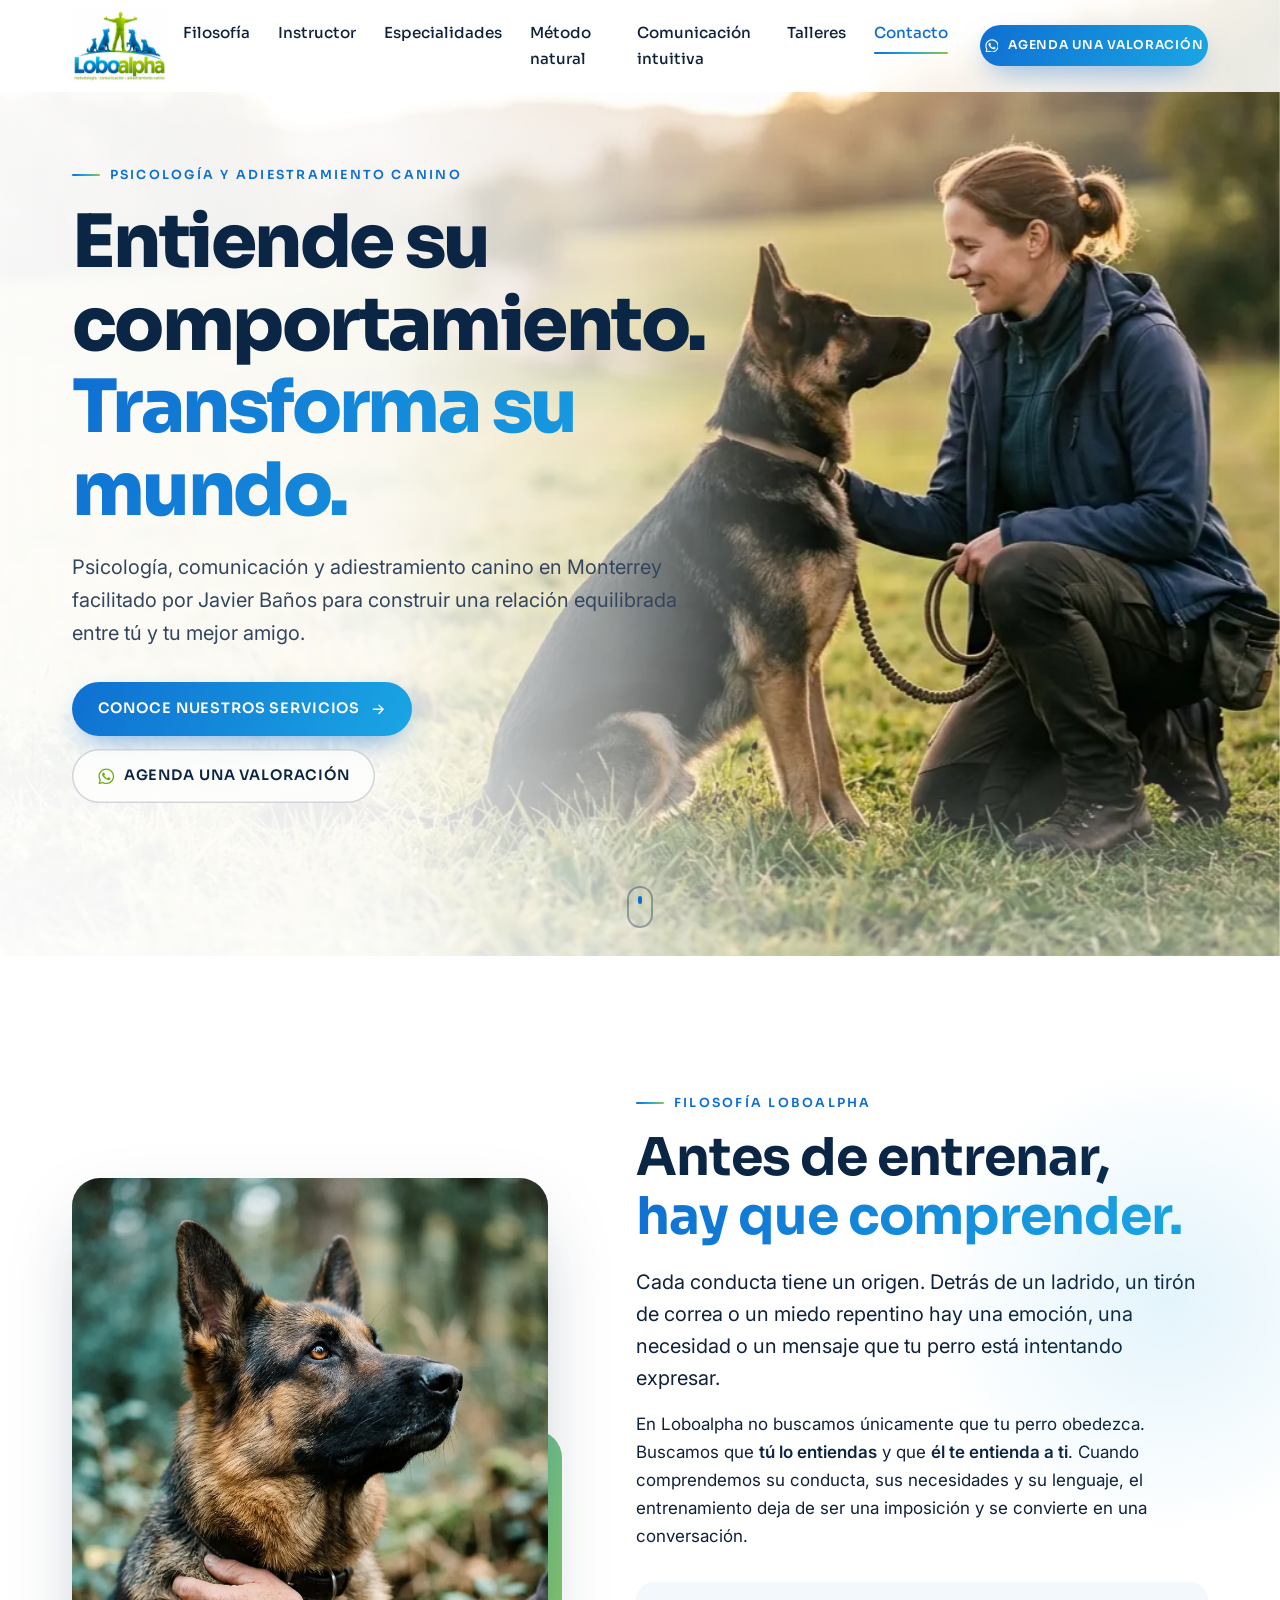
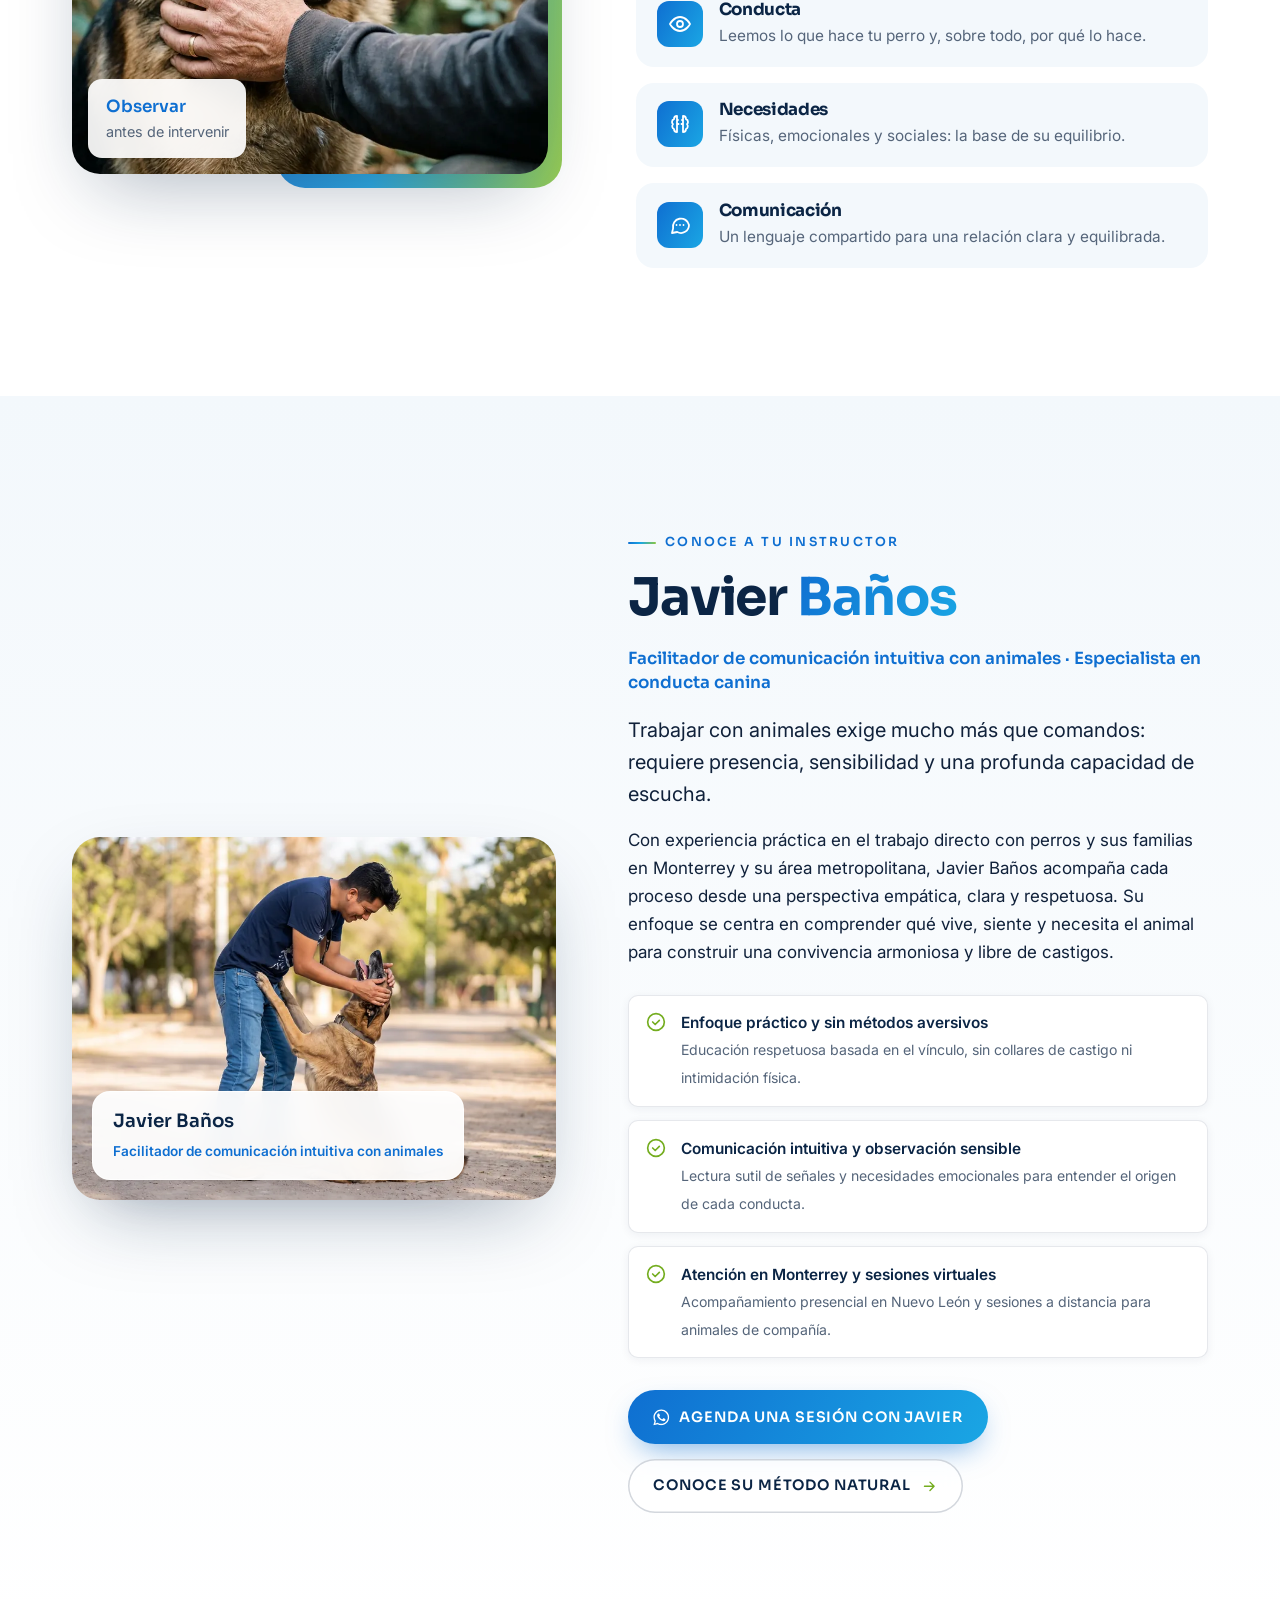
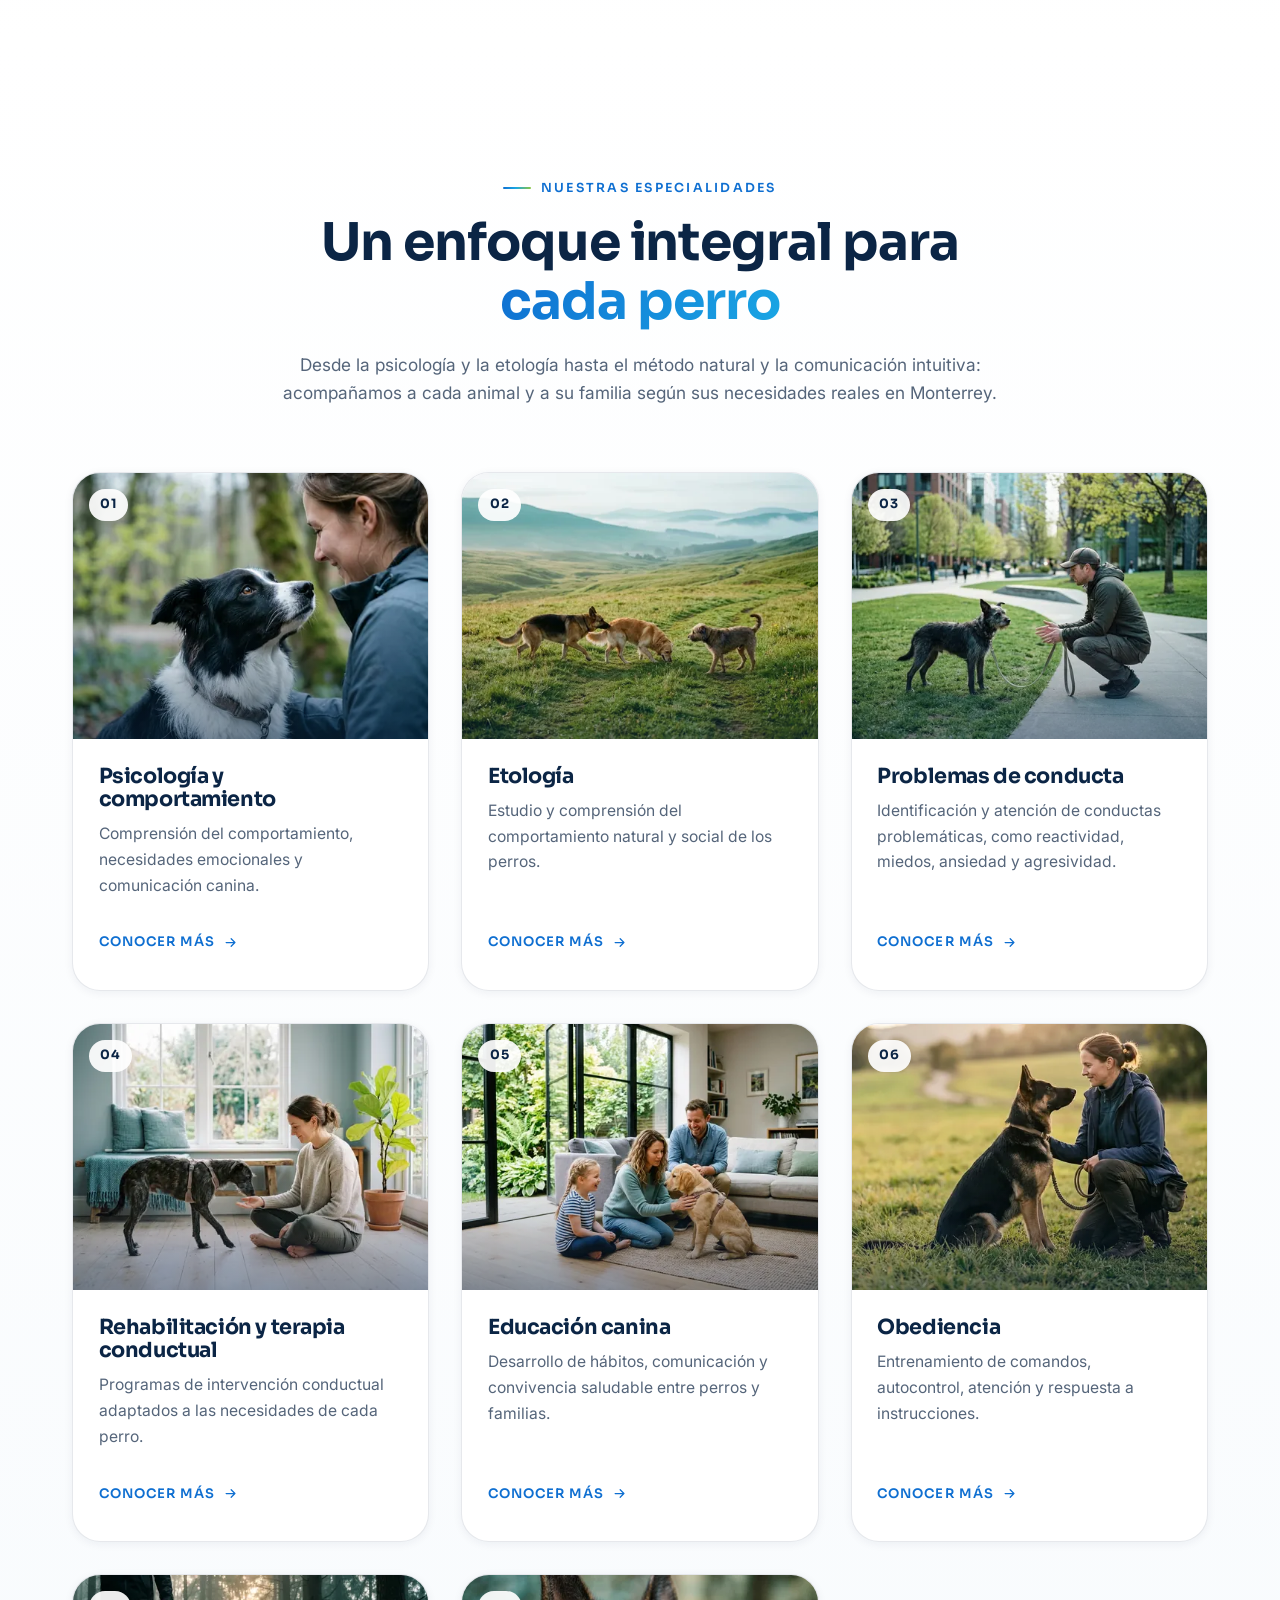
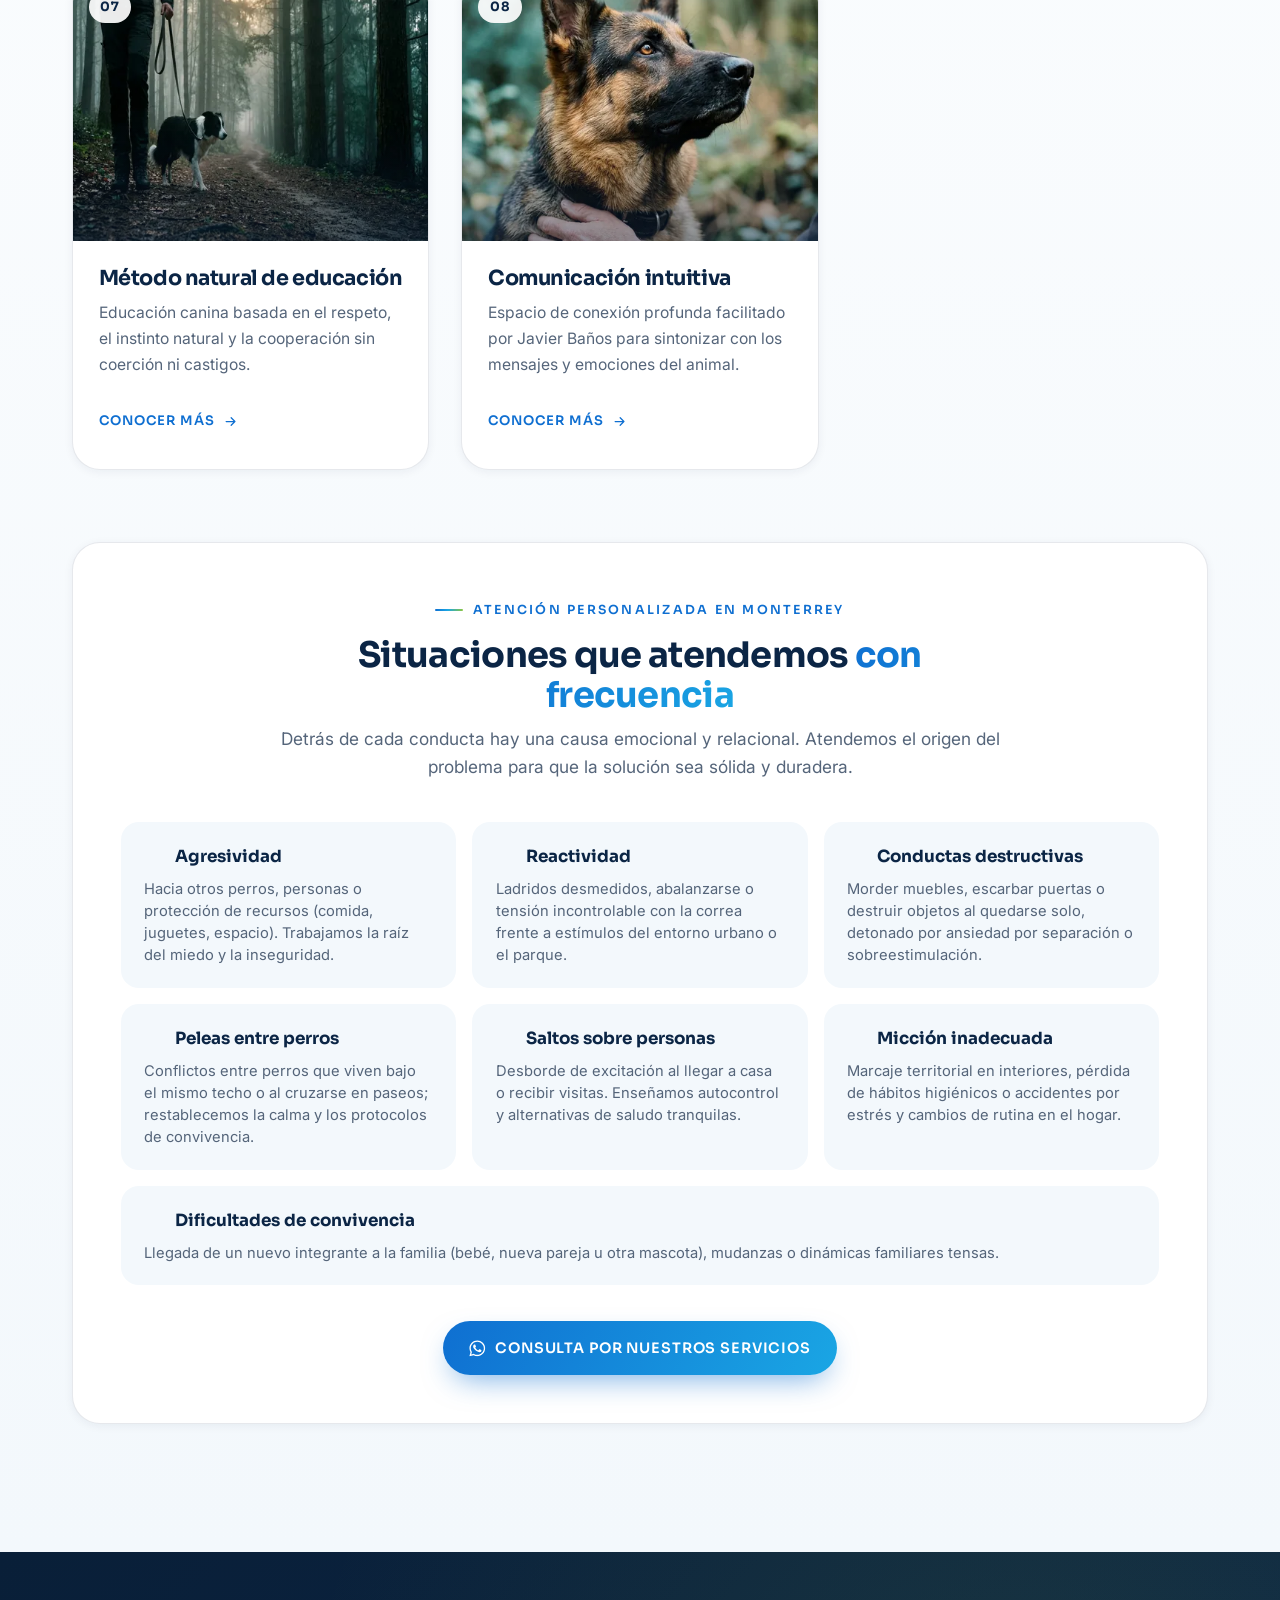
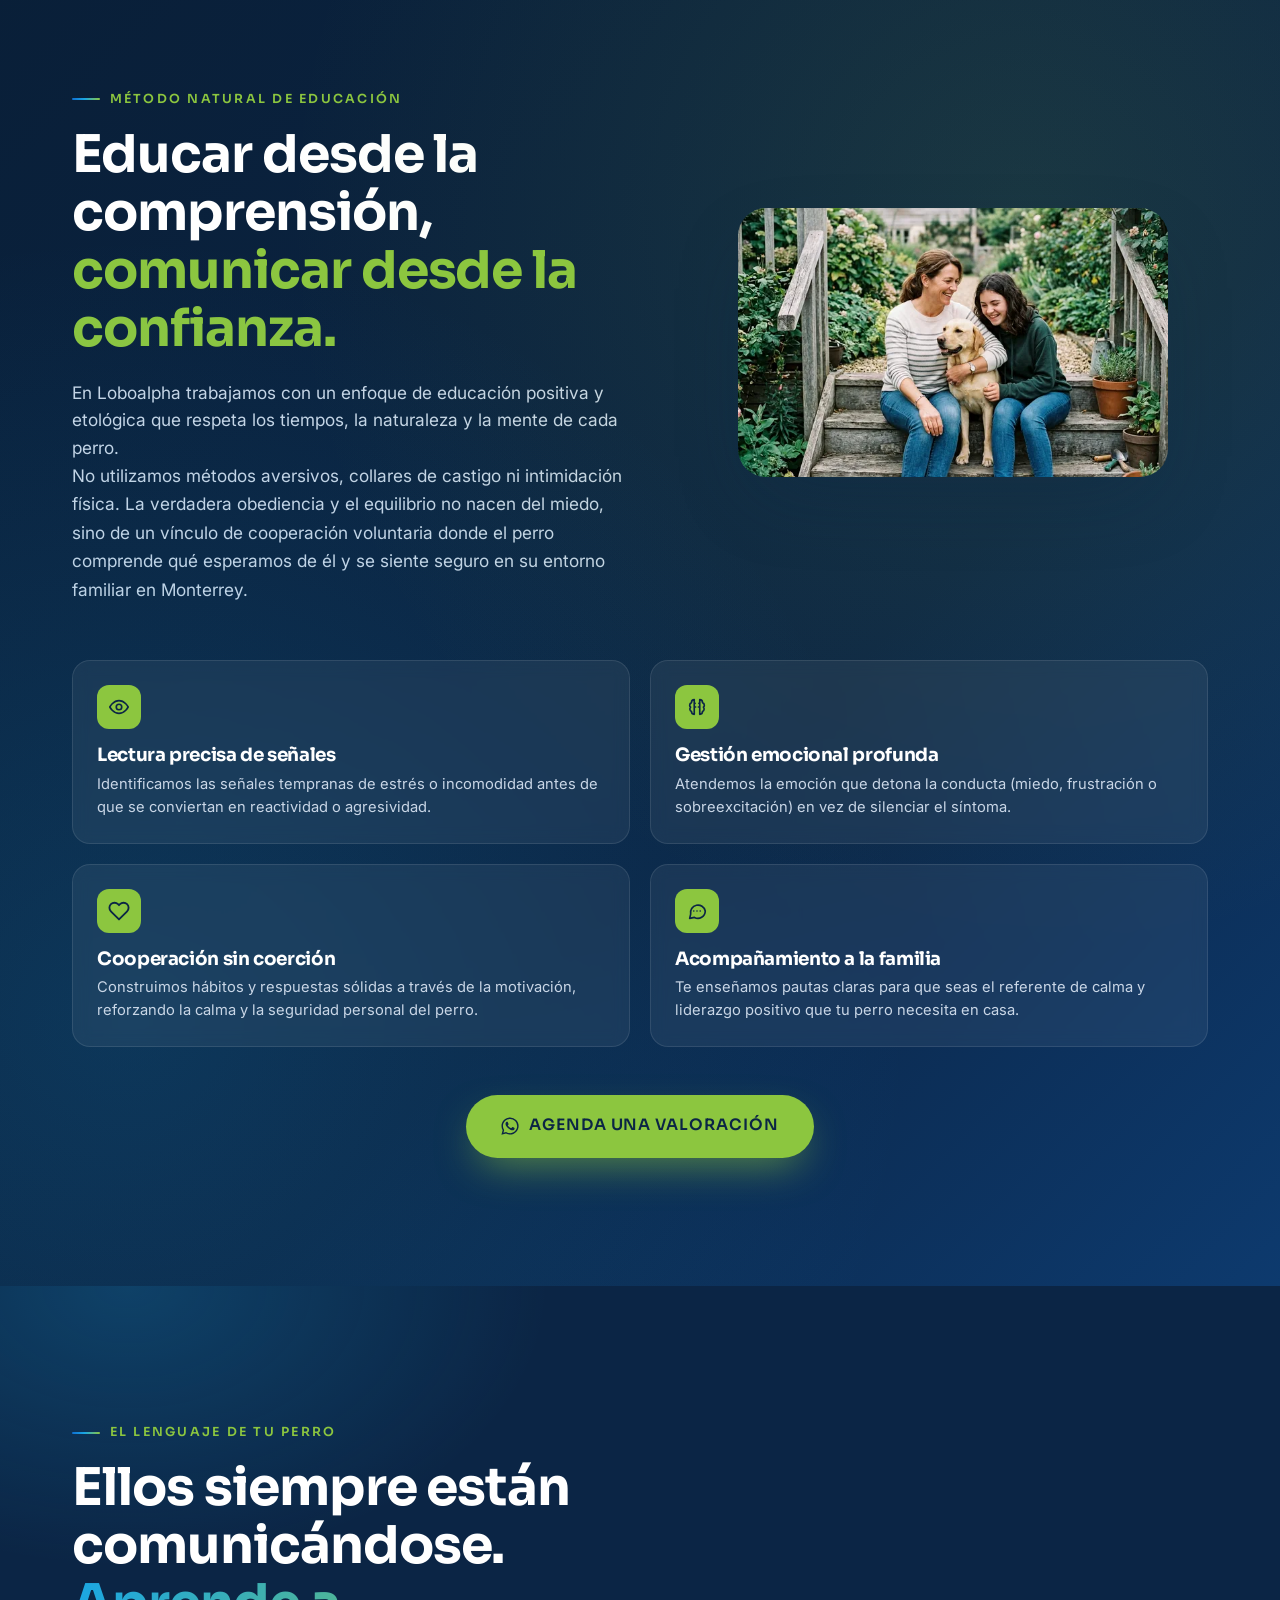
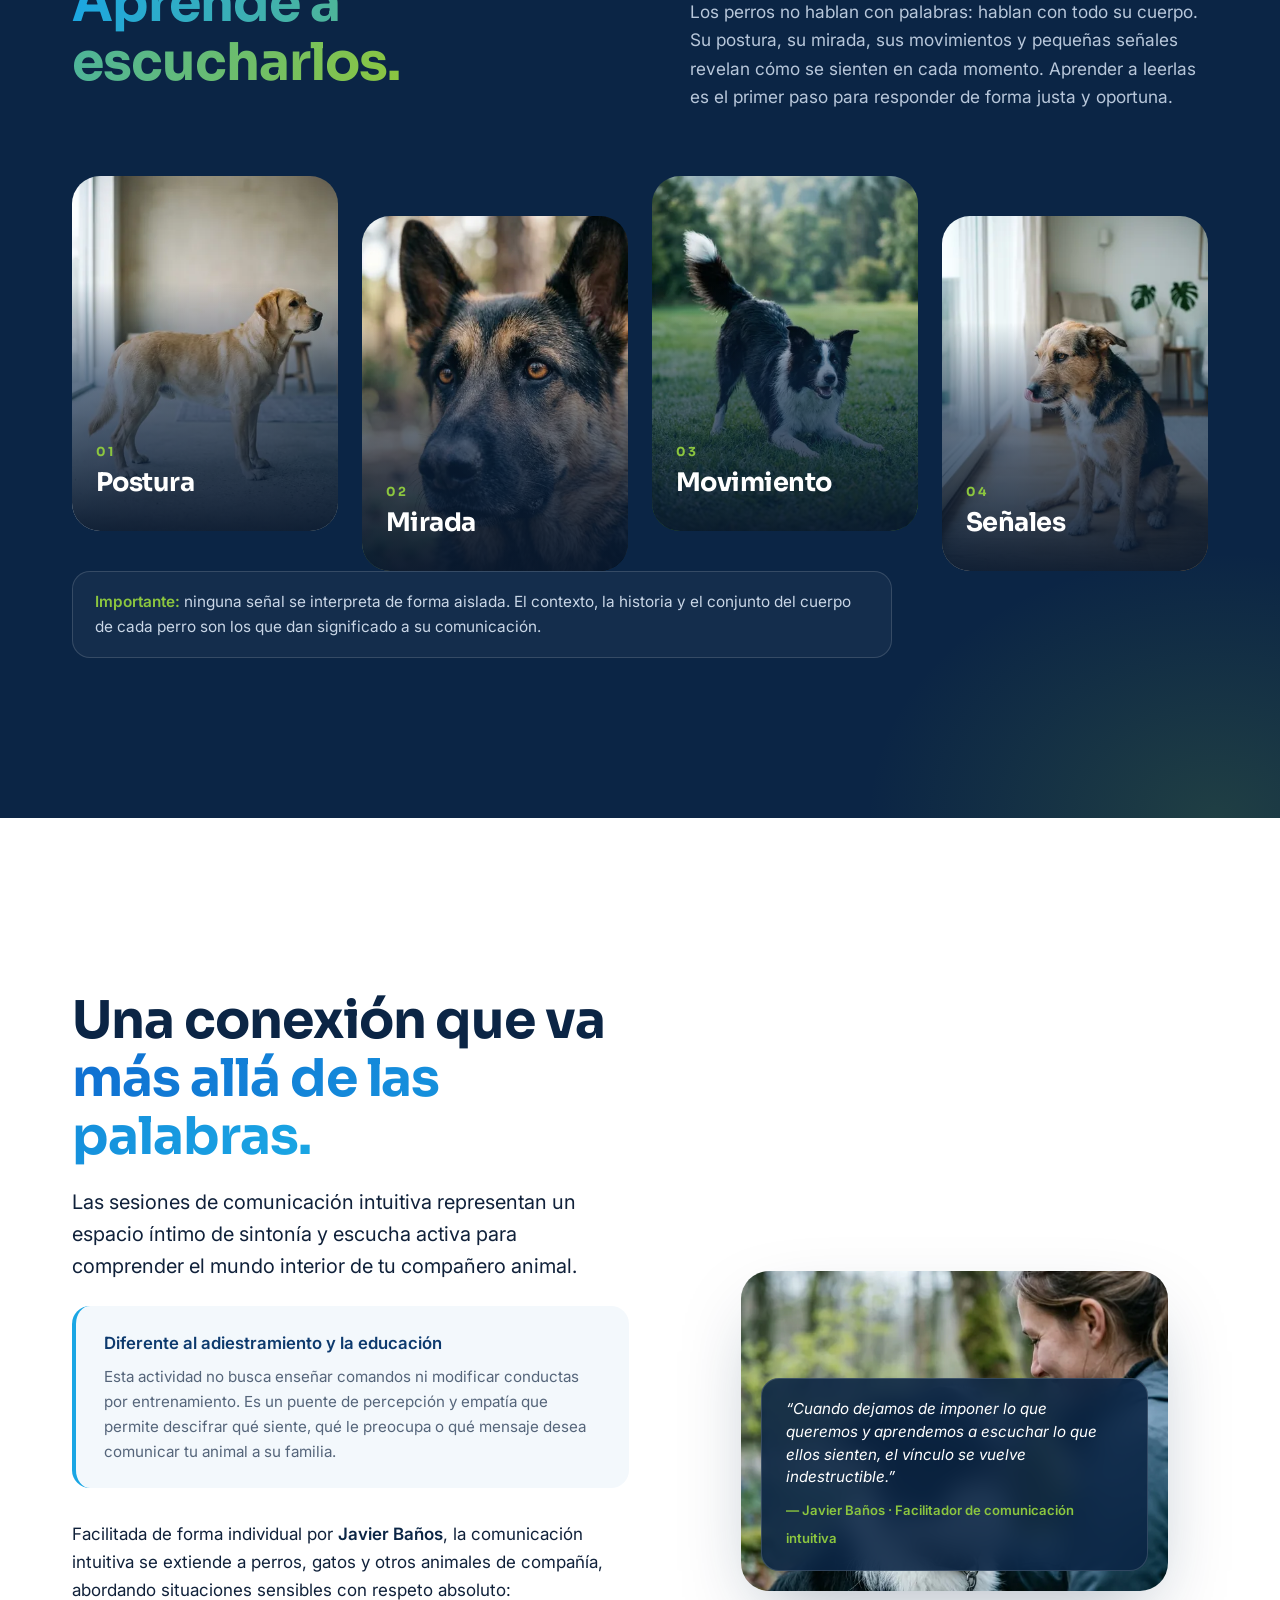
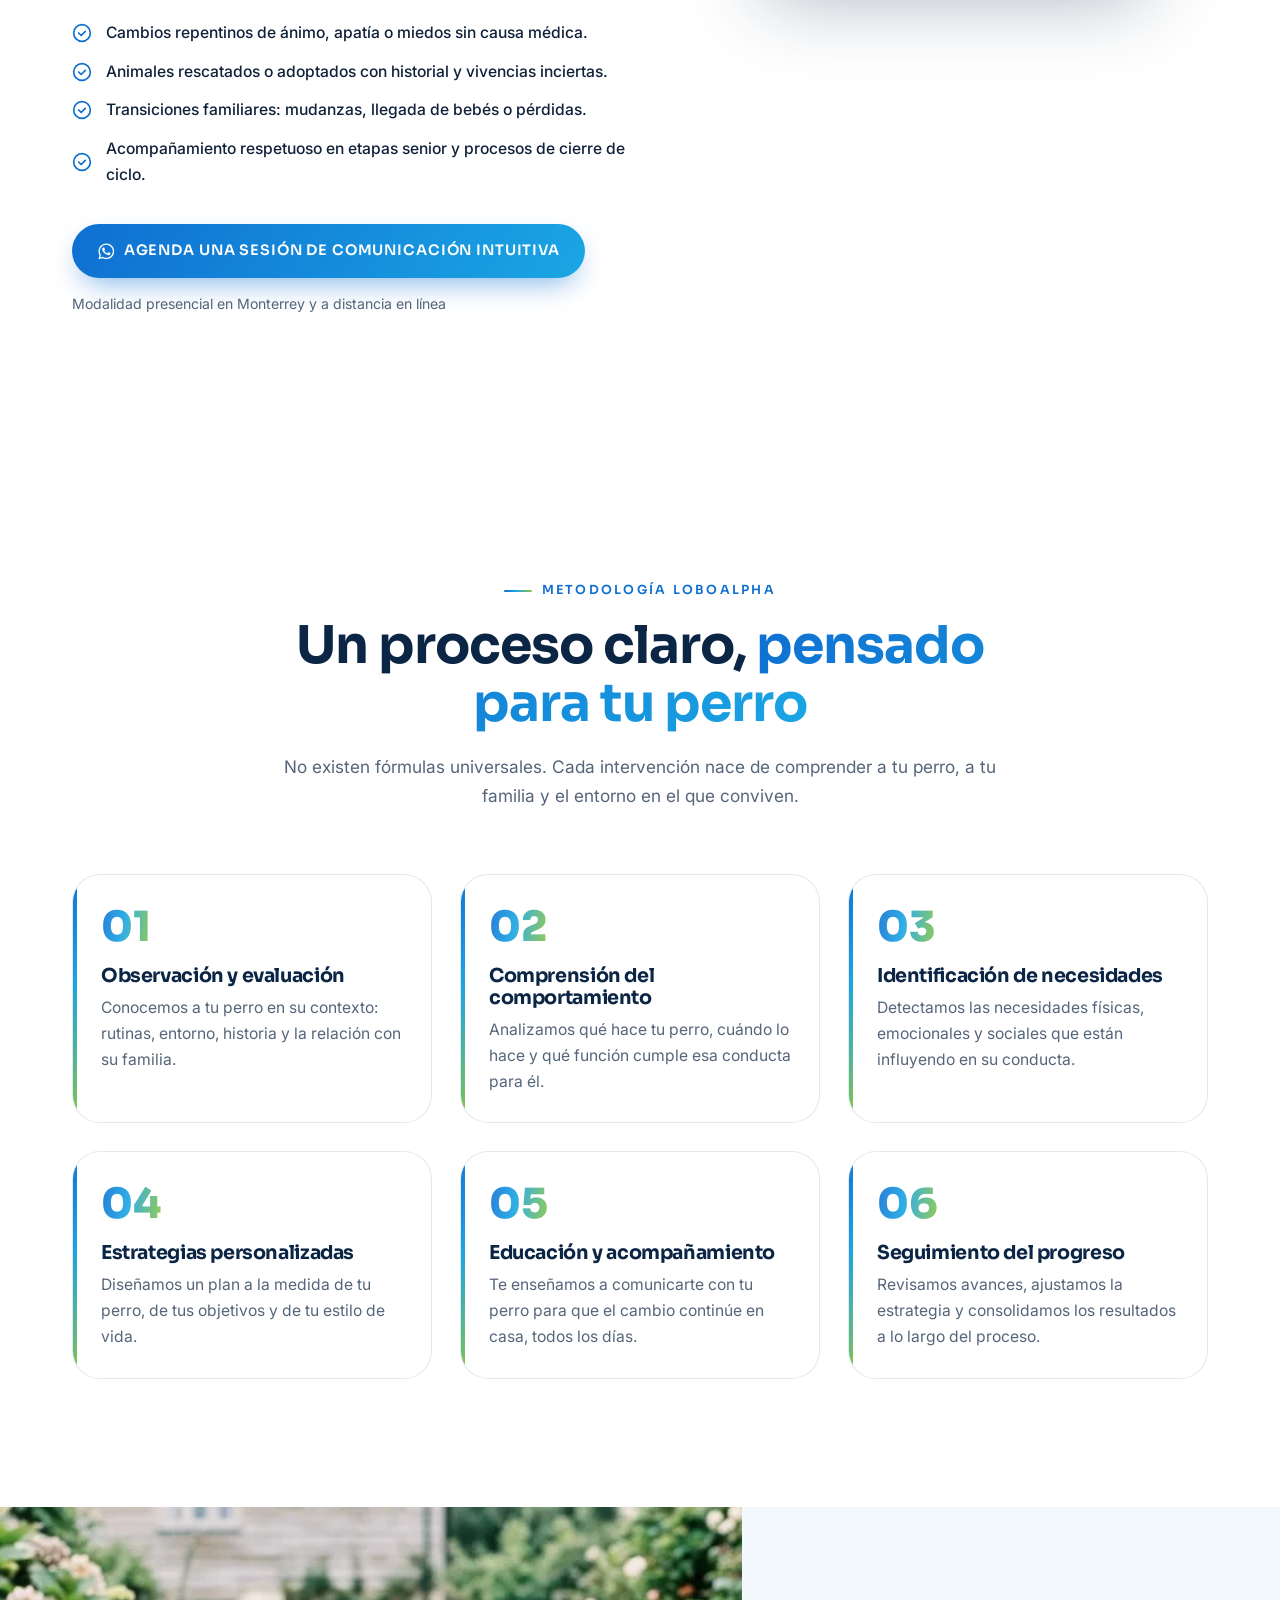
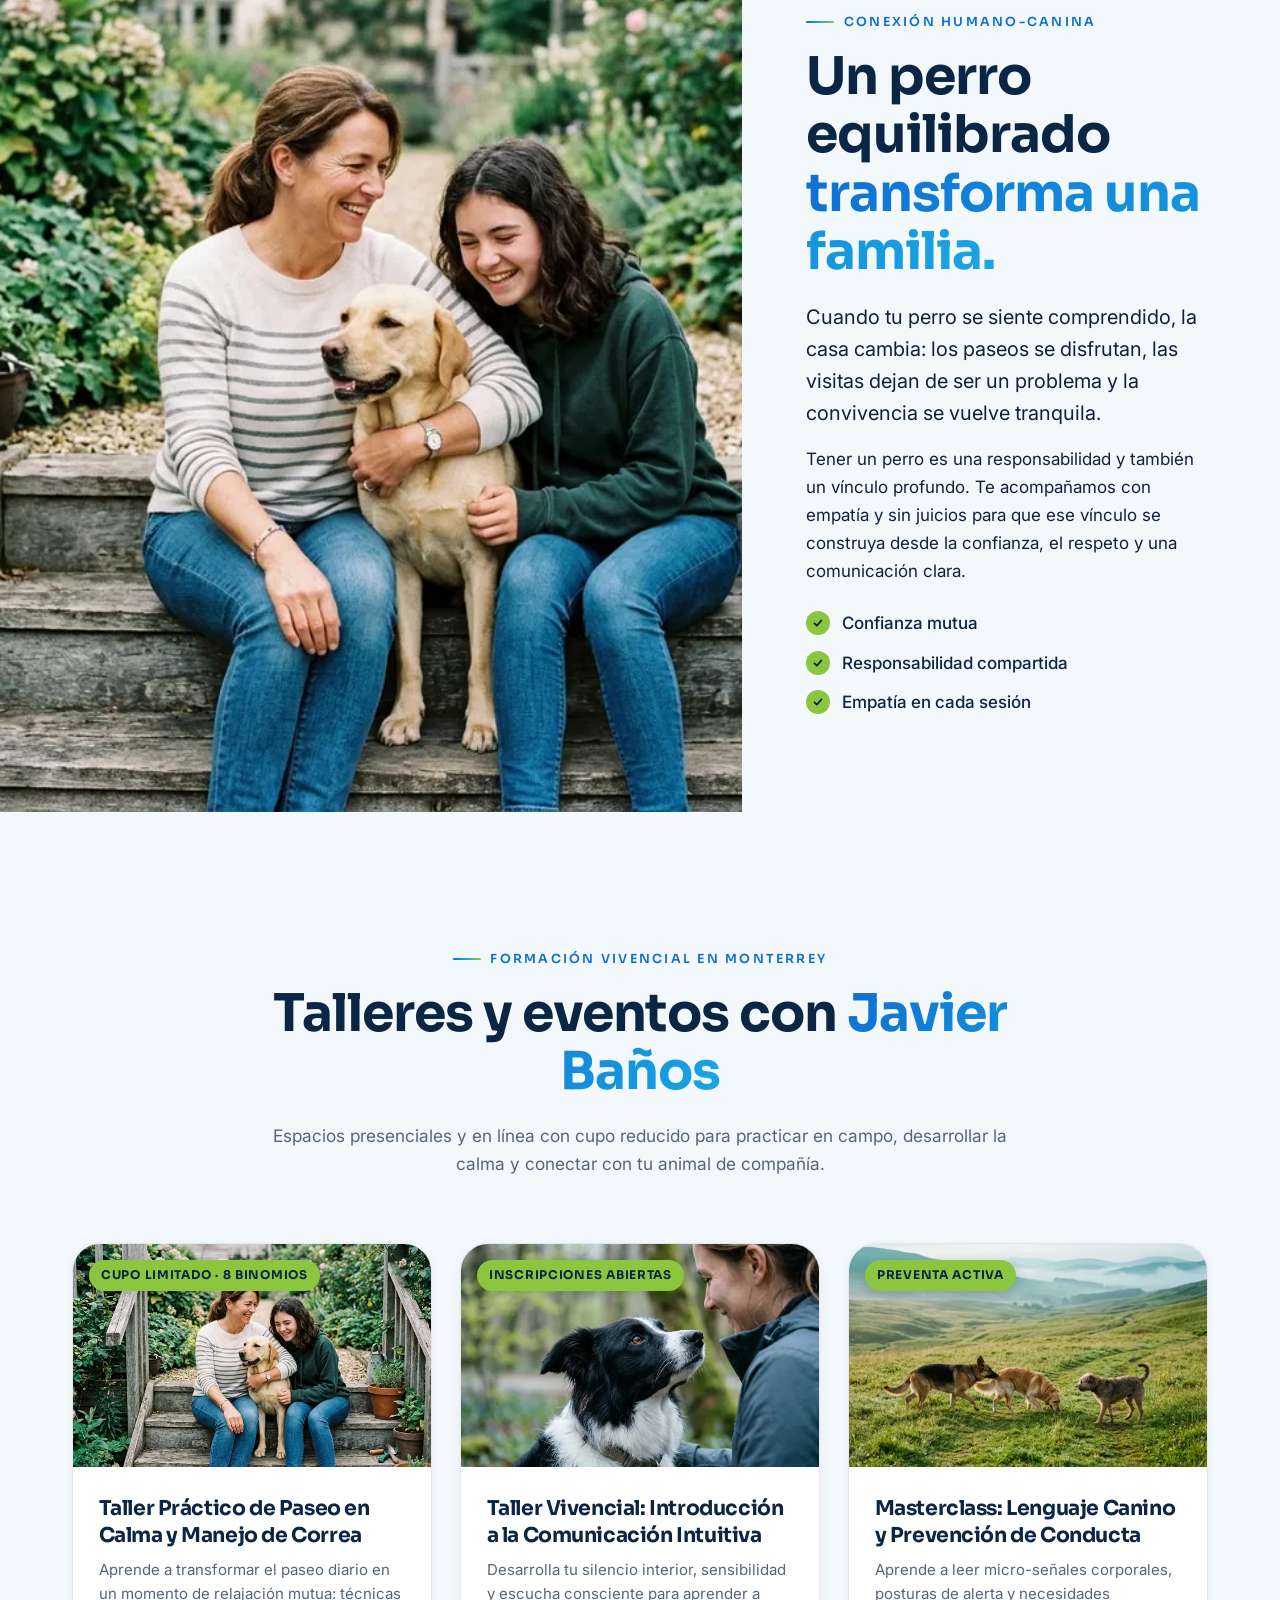
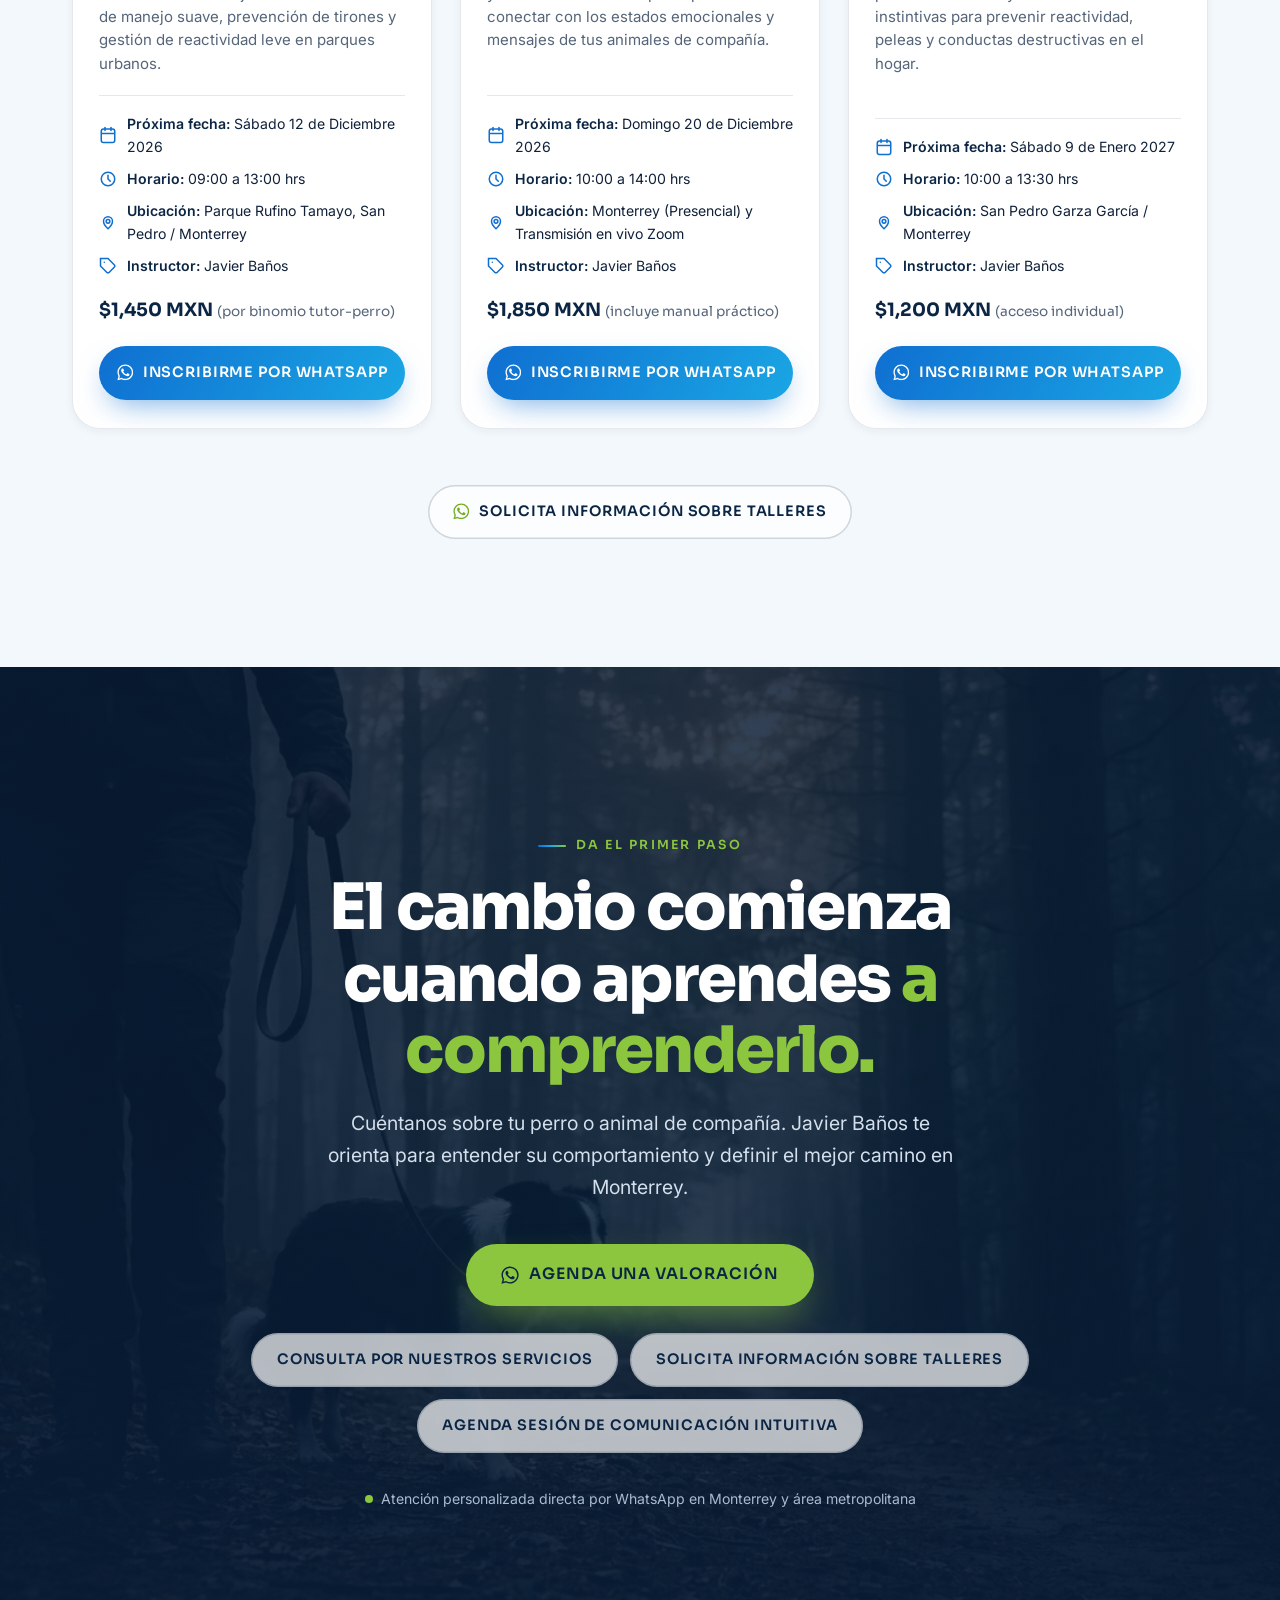
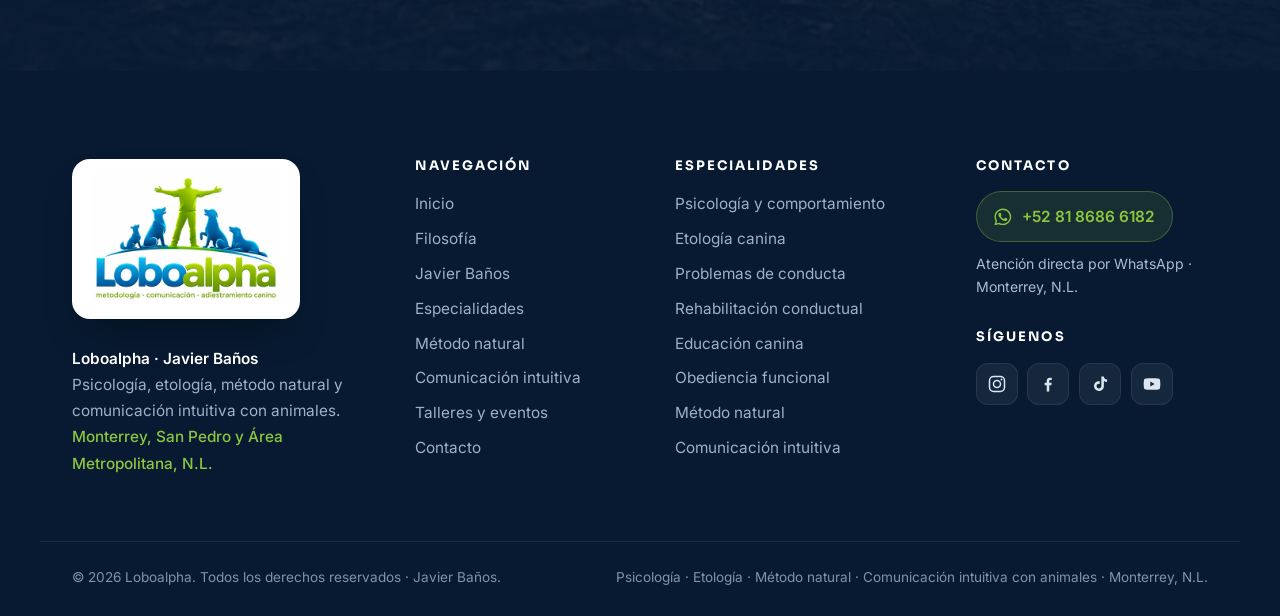
==== commit 7c1602a0: "feat: configurar whatsapp +52 8186866182, mensajes cta y nueva imagen OpenGraph con Javier Banos" ====
--- a/index.html
+++ b/index.html
@@ -57,6 +57,7 @@
         "slogan": "Metodología · Comunicación · Adiestramiento canino",
         "description": "Psicología, comportamiento, método natural de adiestramiento y comunicación intuitiva con animales en Monterrey y área metropolitana. Facilitado por Javier Baños.",
         "url": "https://www.loboalpha.com/",
+        "telephone": "+528186866182",
         "logo": "https://www.loboalpha.com/assets/img/logo-loboalpha-480.png",
         "image": "https://www.loboalpha.com/assets/img/og-loboalpha.jpg",
         "address": {
@@ -1018,9 +1019,10 @@
 
       <div class="footer-col">
         <h3>Contacto</h3>
-        <a class="footer-wa" href="#contacto" data-wa data-wa-msg="Hola Javier, quisiera información sobre los servicios de Loboalpha en Monterrey.">
-          <svg class="ico" aria-hidden="true"><use href="#i-whatsapp"/></svg> Escríbenos por WhatsApp
+        <a class="footer-wa" href="https://wa.me/528186866182?text=Hola%20Javier%2C%20quisiera%20informaci%C3%B3n%20sobre%20los%20servicios%20de%20Loboalpha%20en%20Monterrey." data-wa data-wa-msg="Hola Javier, quisiera información sobre los servicios de Loboalpha en Monterrey.">
+          <svg class="ico" aria-hidden="true"><use href="#i-whatsapp"/></svg> +52 81 8686 6182
         </a>
+        <p style="margin-top: .6rem; font-size: .88rem; color: #a9bbd0;">Atención directa por WhatsApp · Monterrey, N.L.</p>
         <h3 class="mt">Síguenos</h3>
         <ul class="socials">
           <li><a href="#contacto" data-social="instagram" aria-label="Loboalpha en Instagram"><svg aria-hidden="true"><use href="#i-instagram"/></svg></a></li>
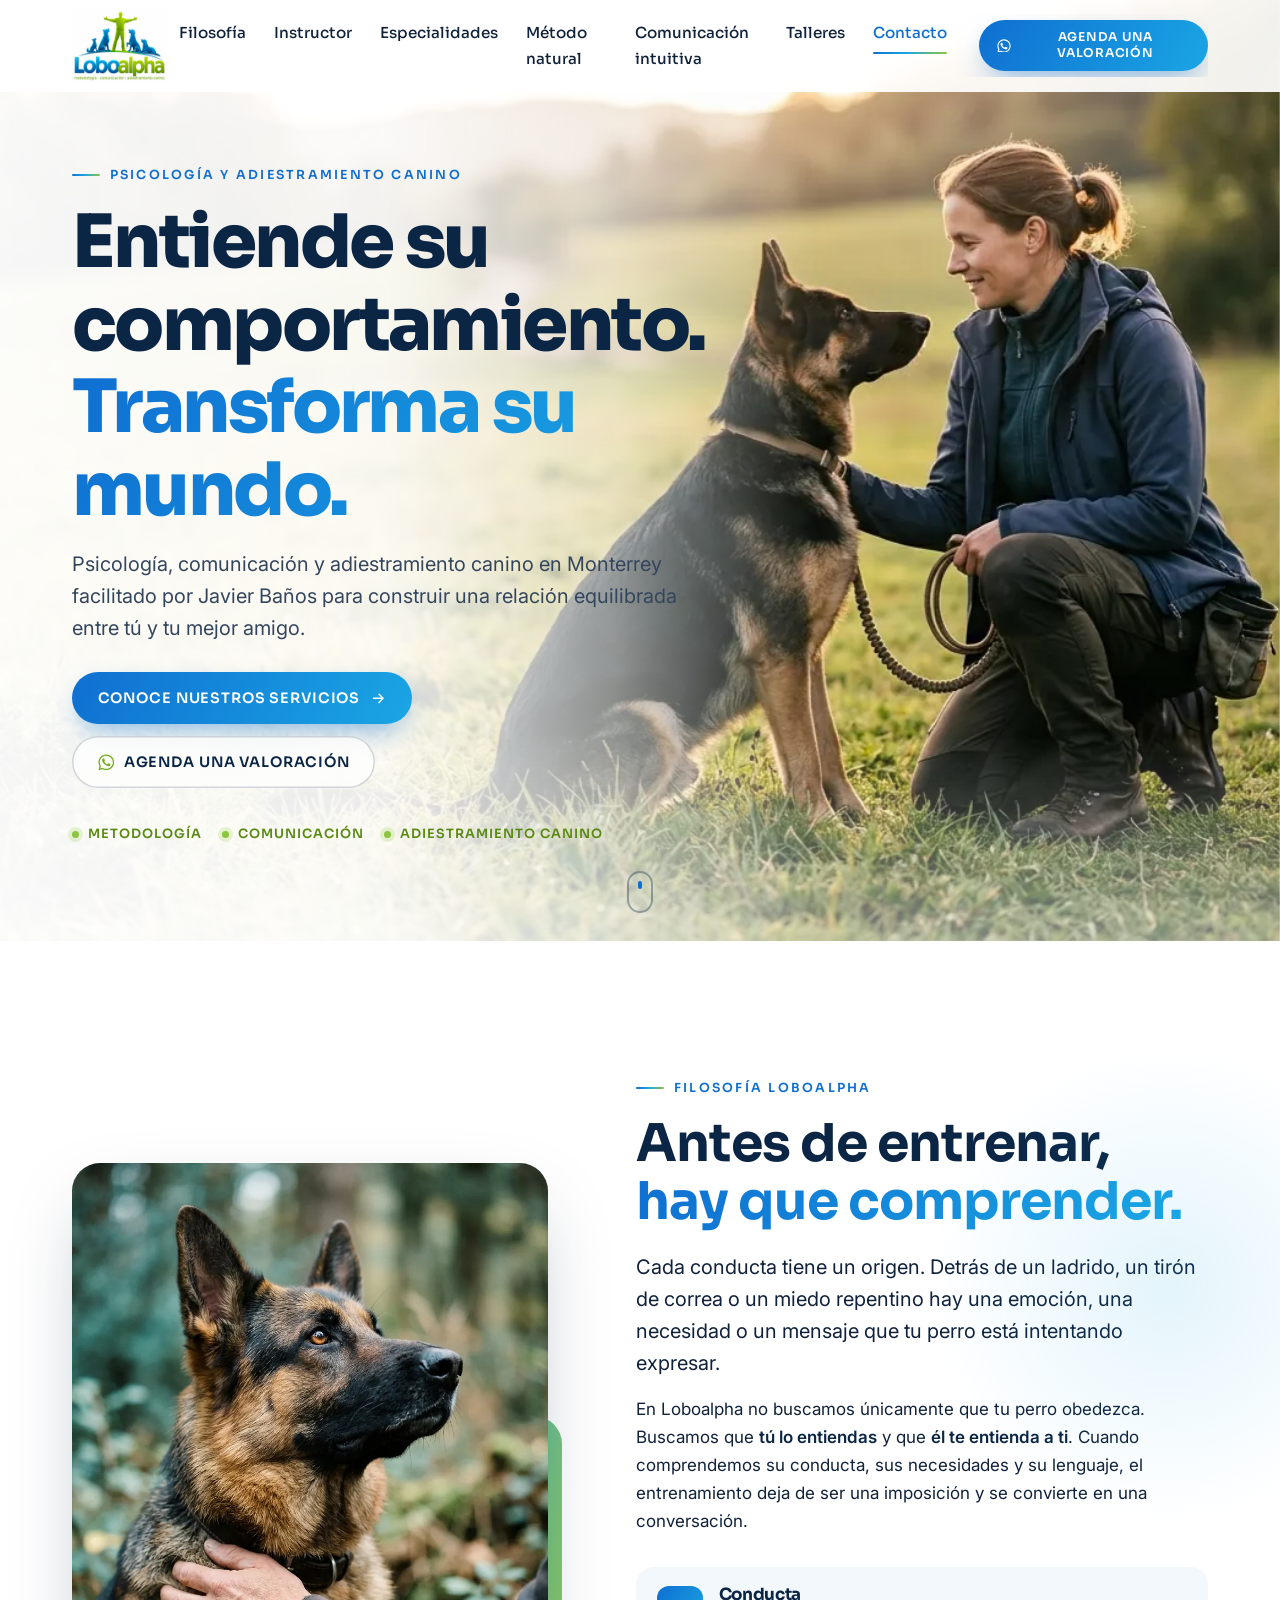
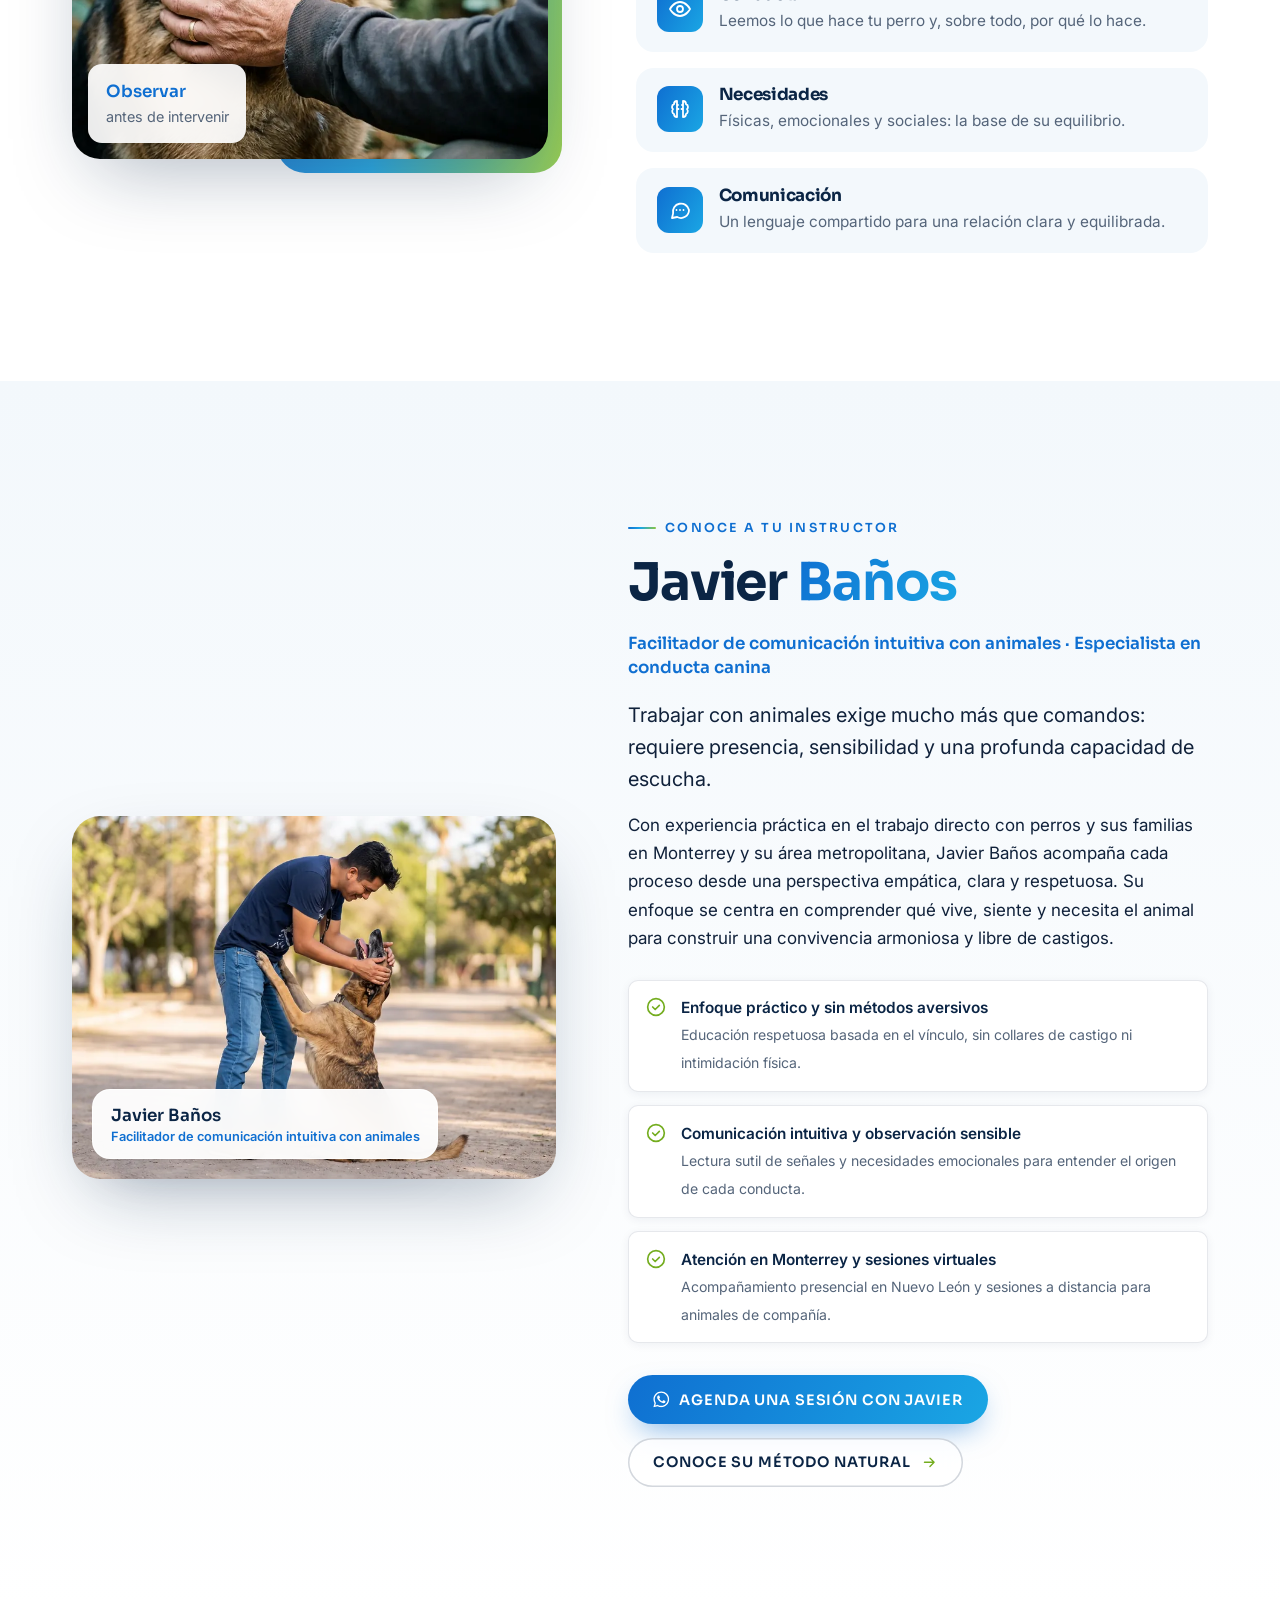
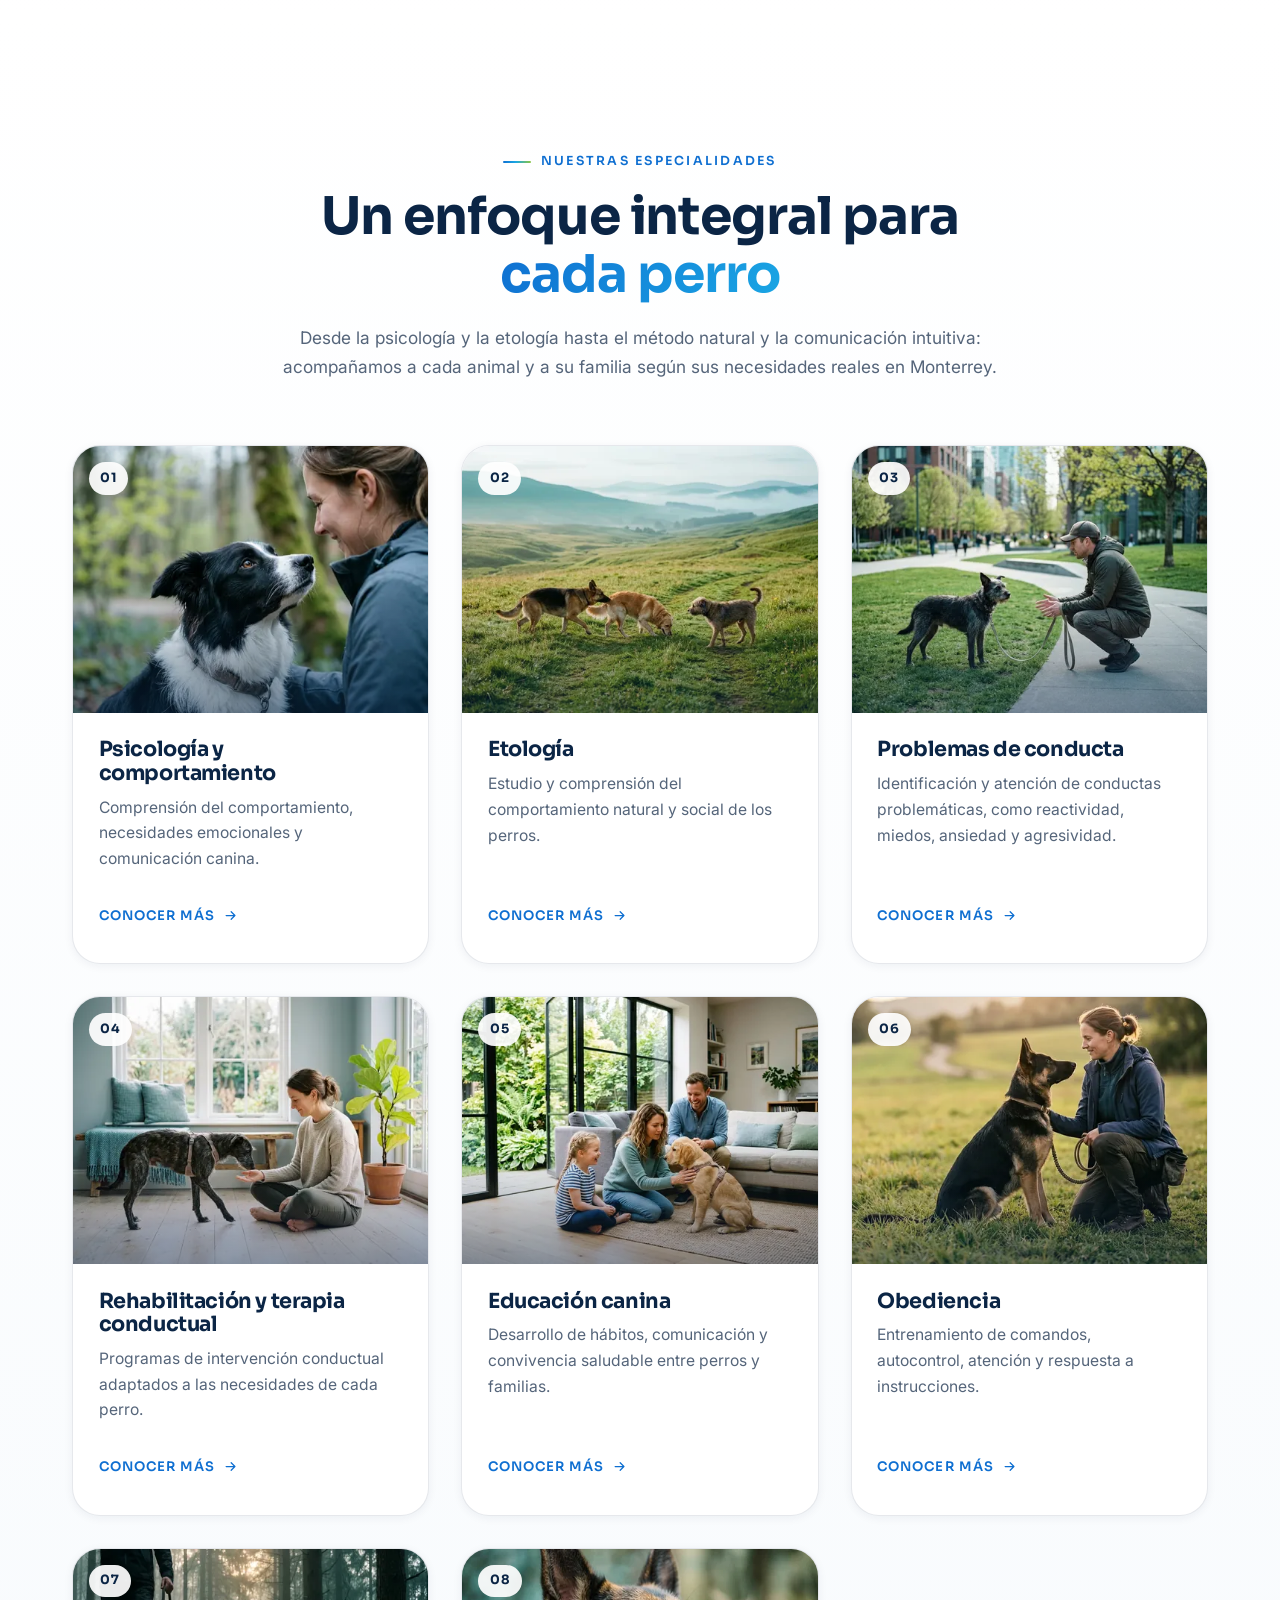
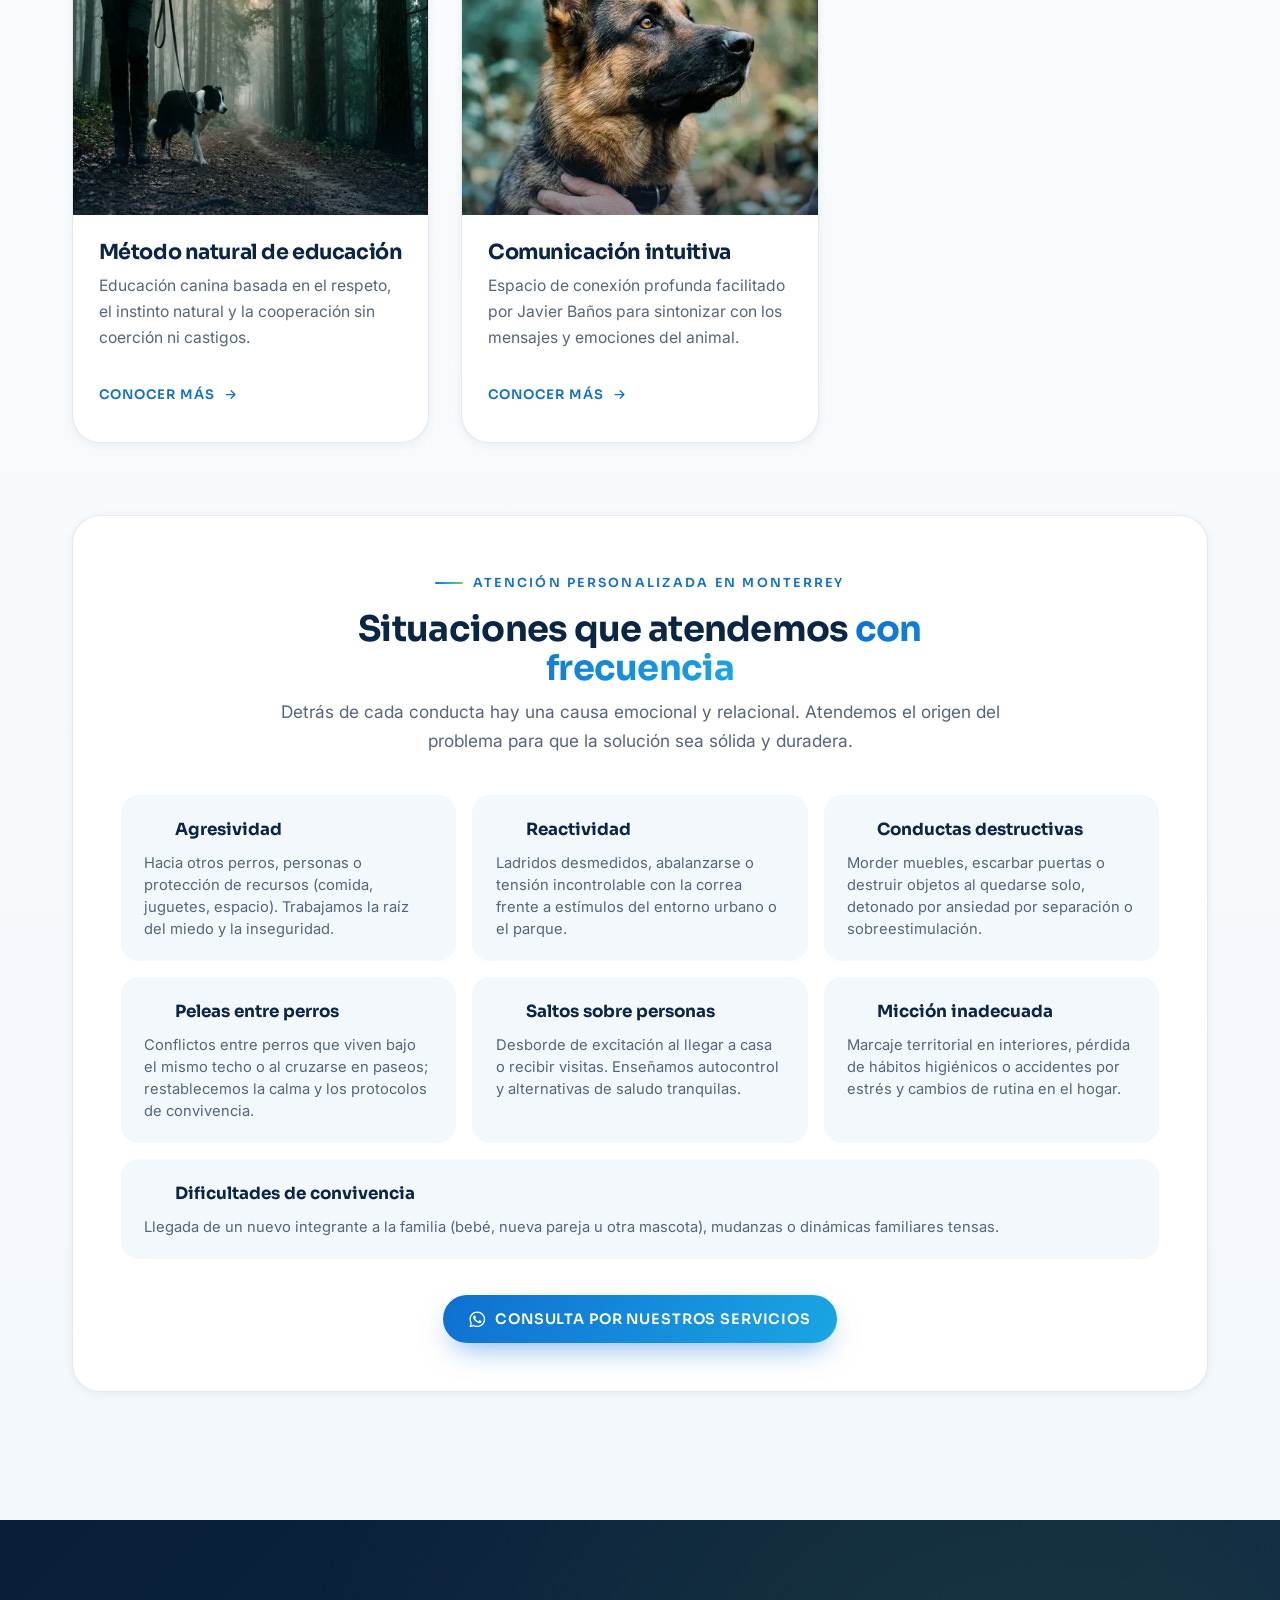
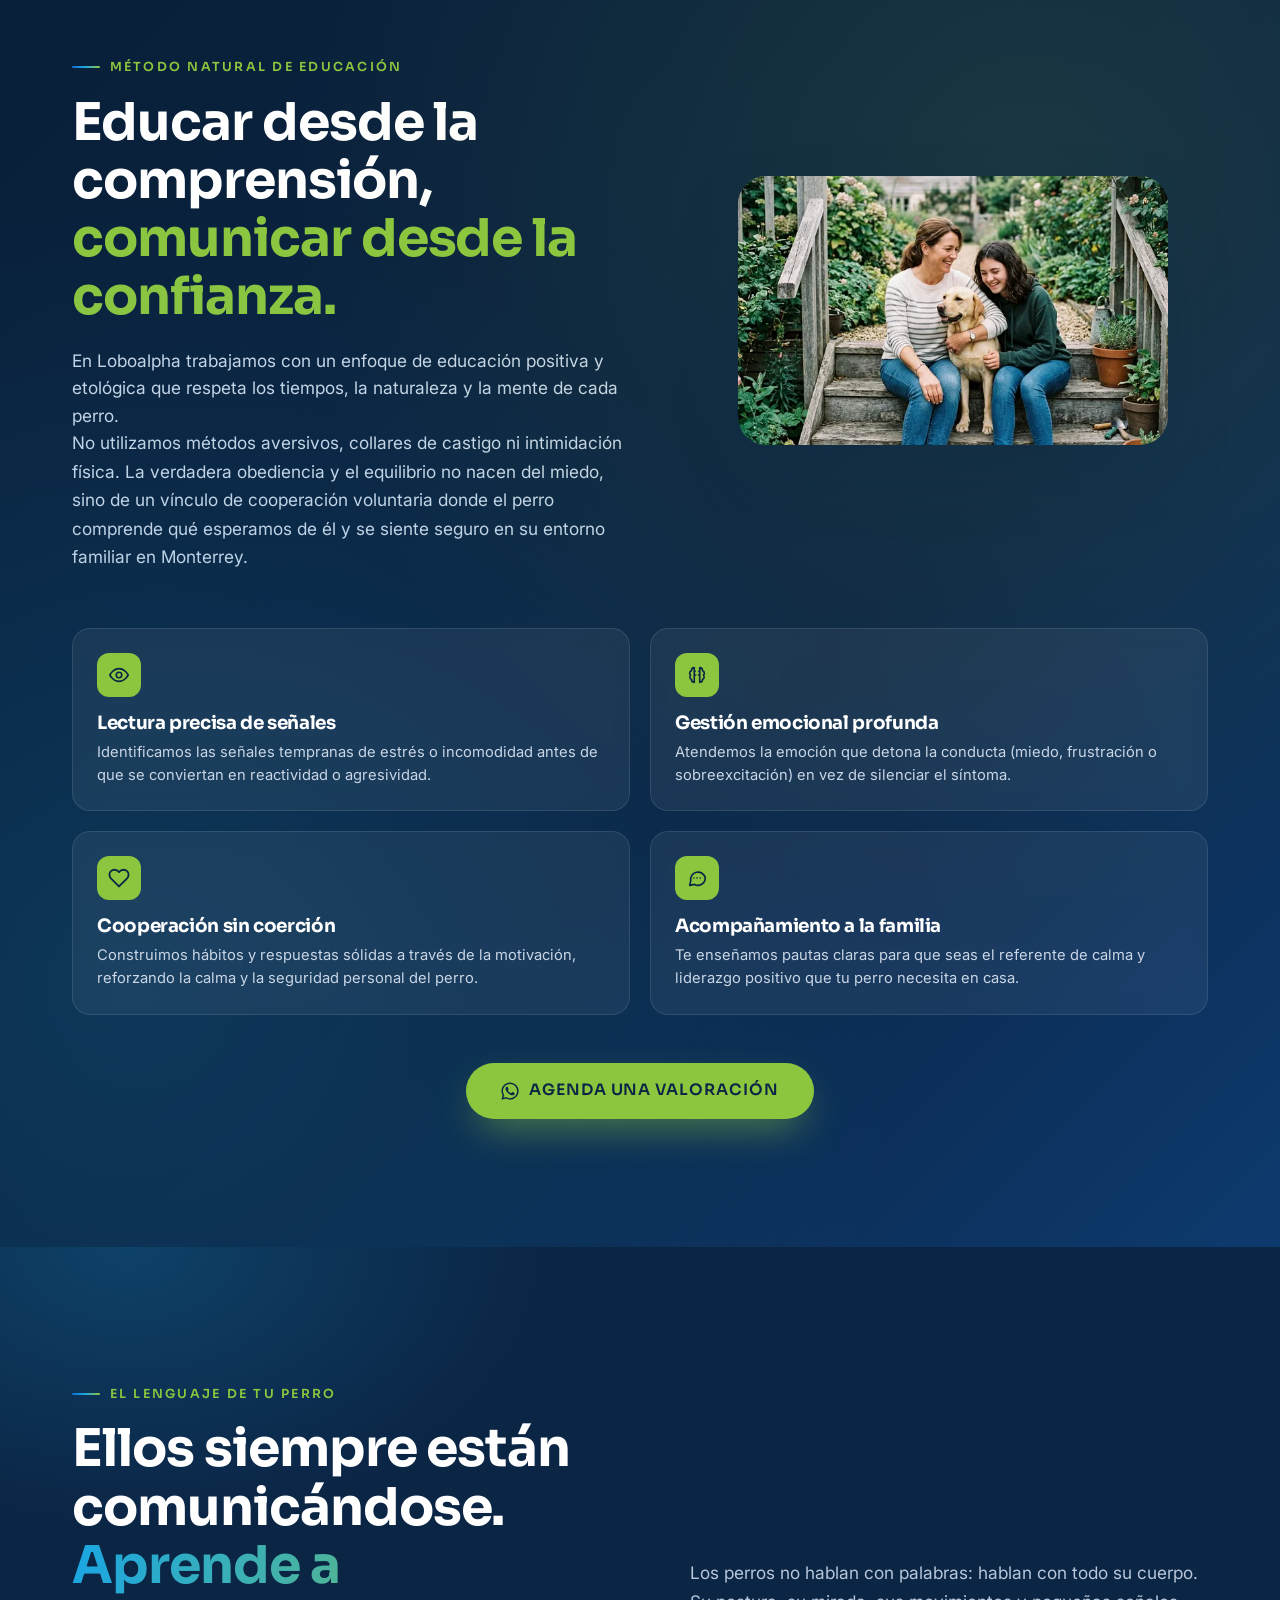
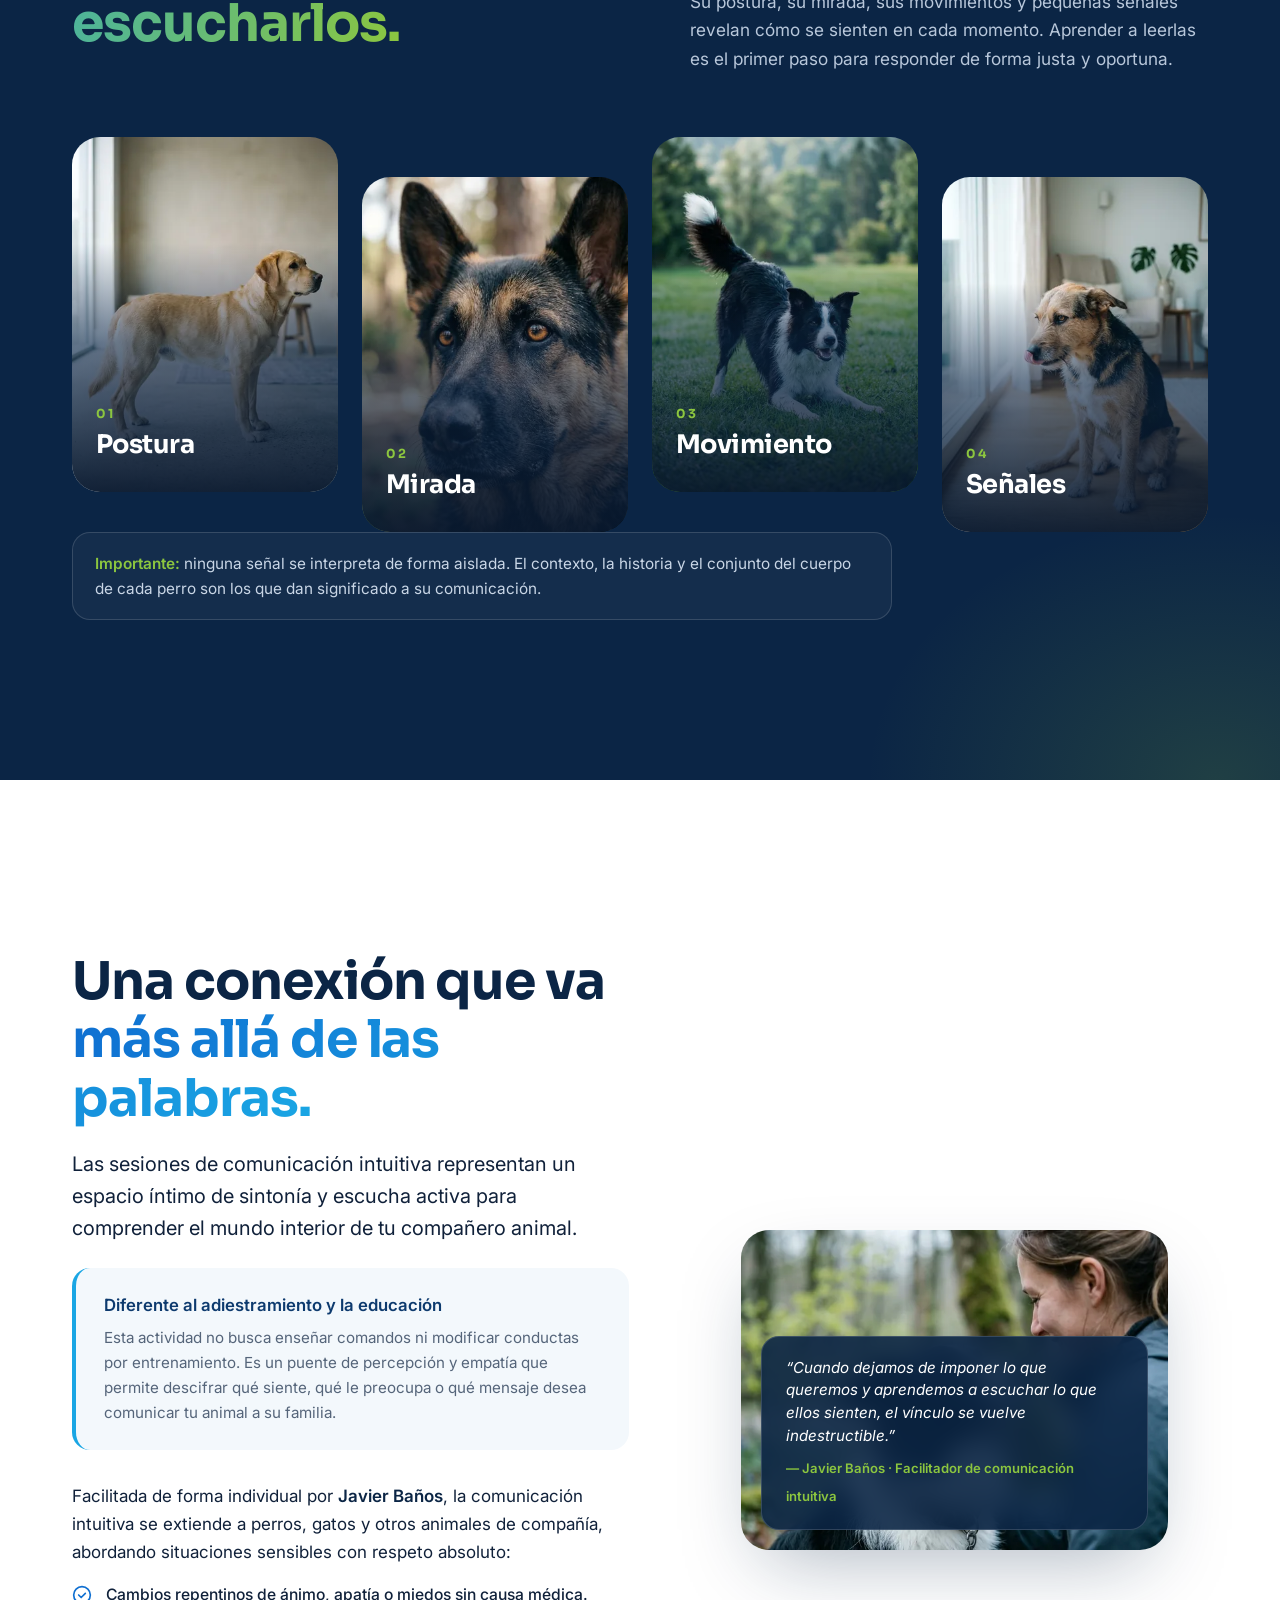
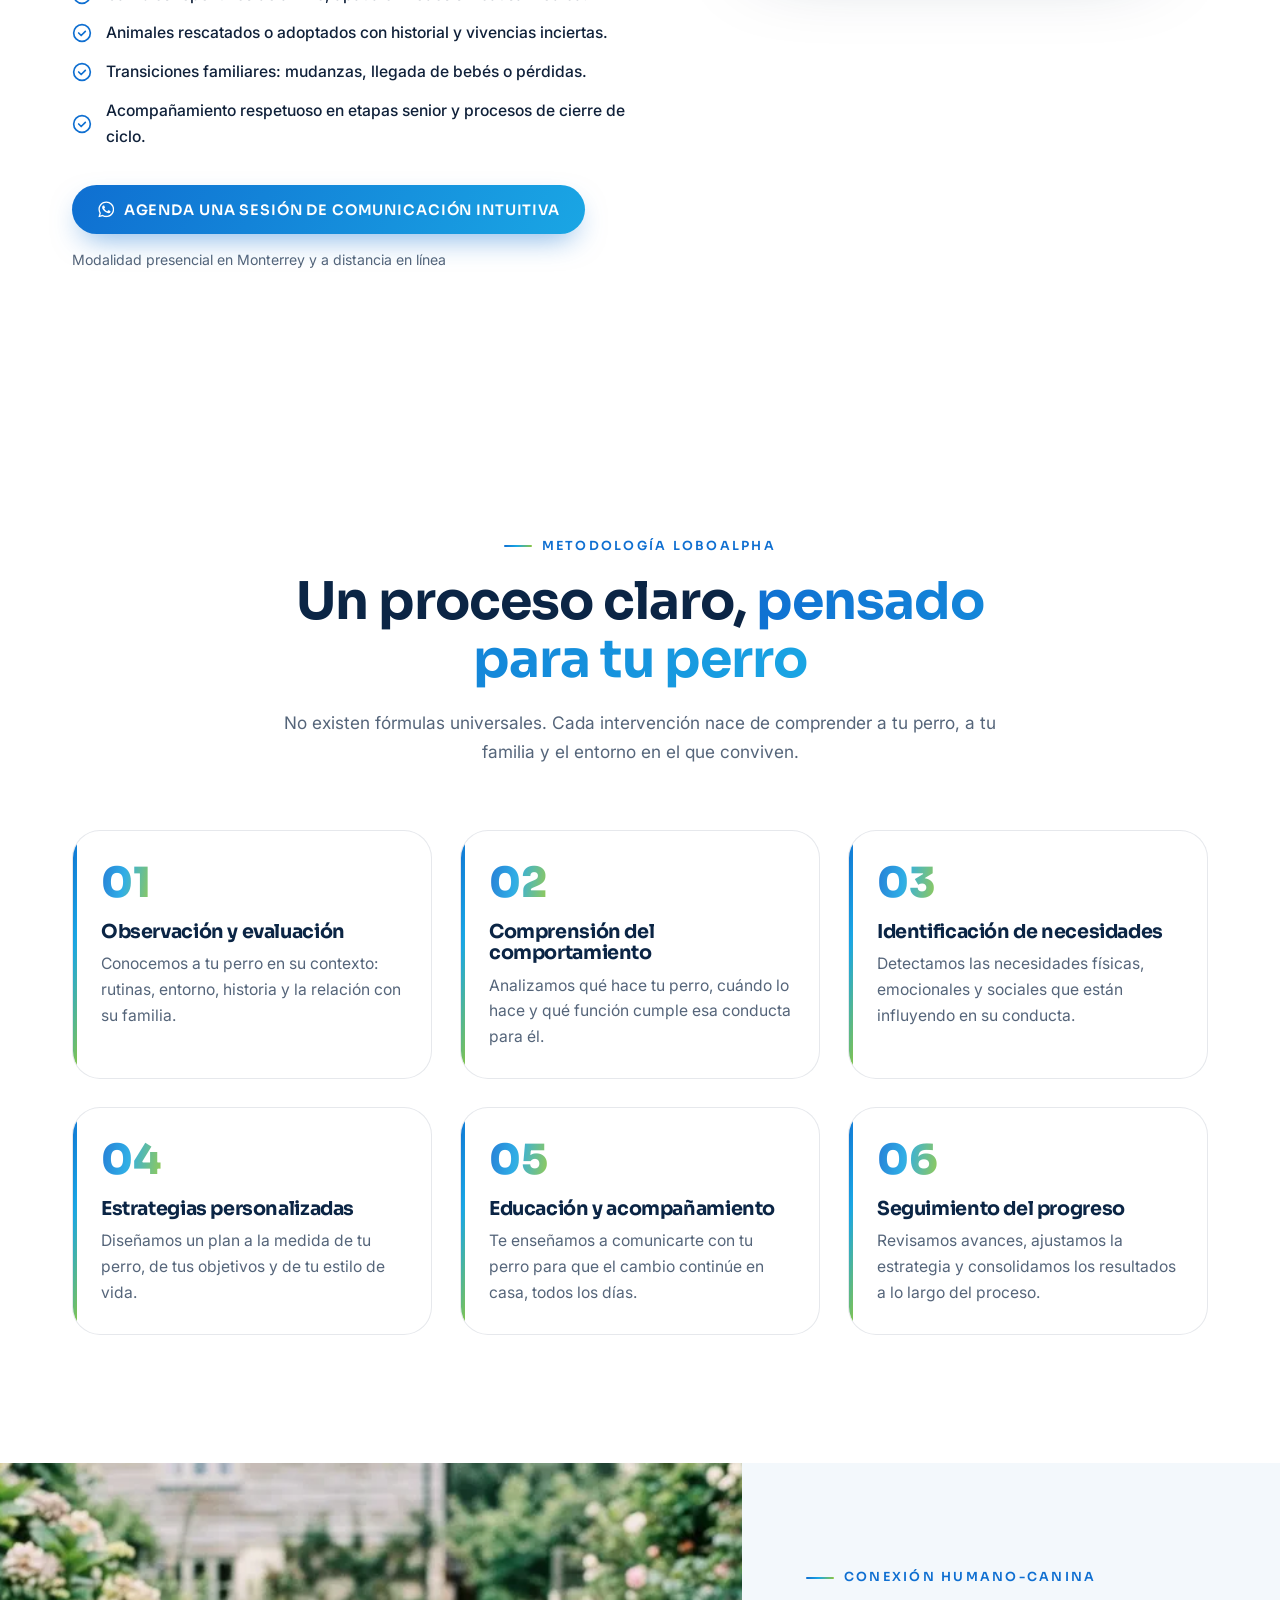
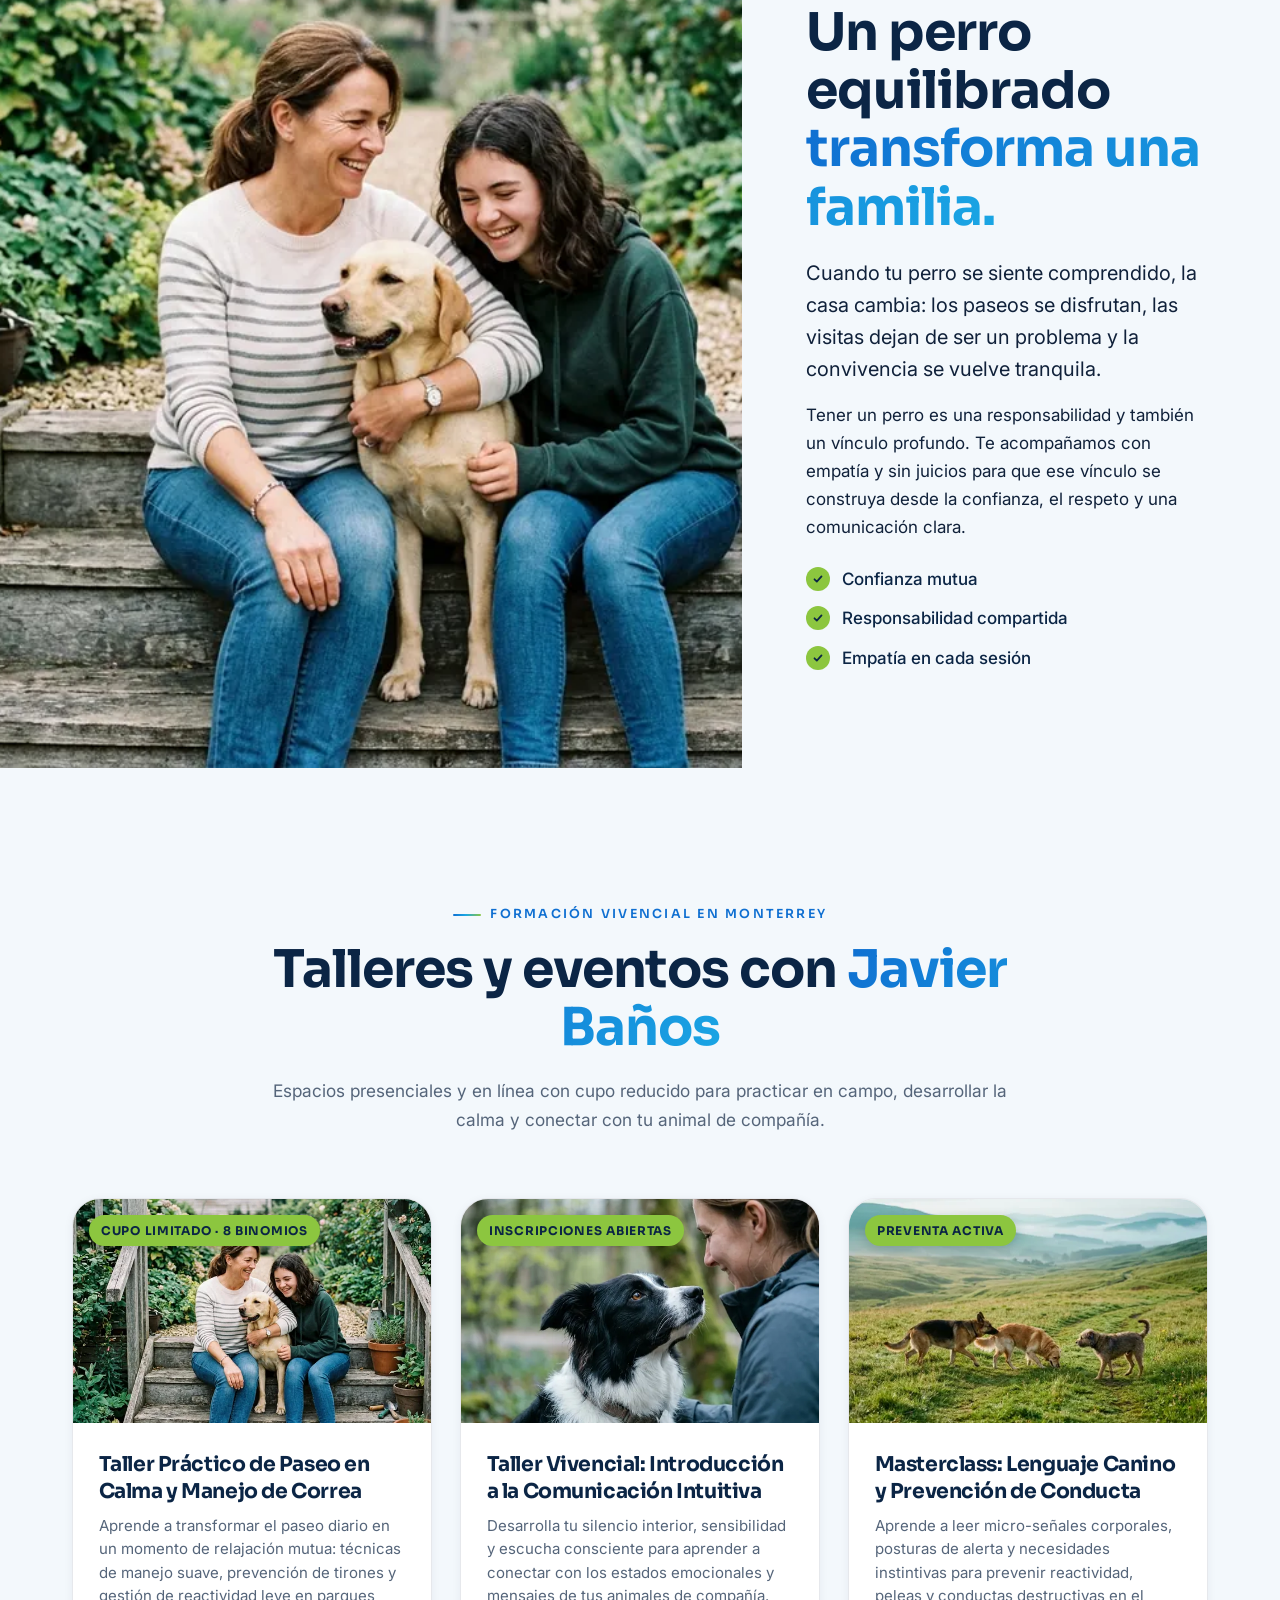
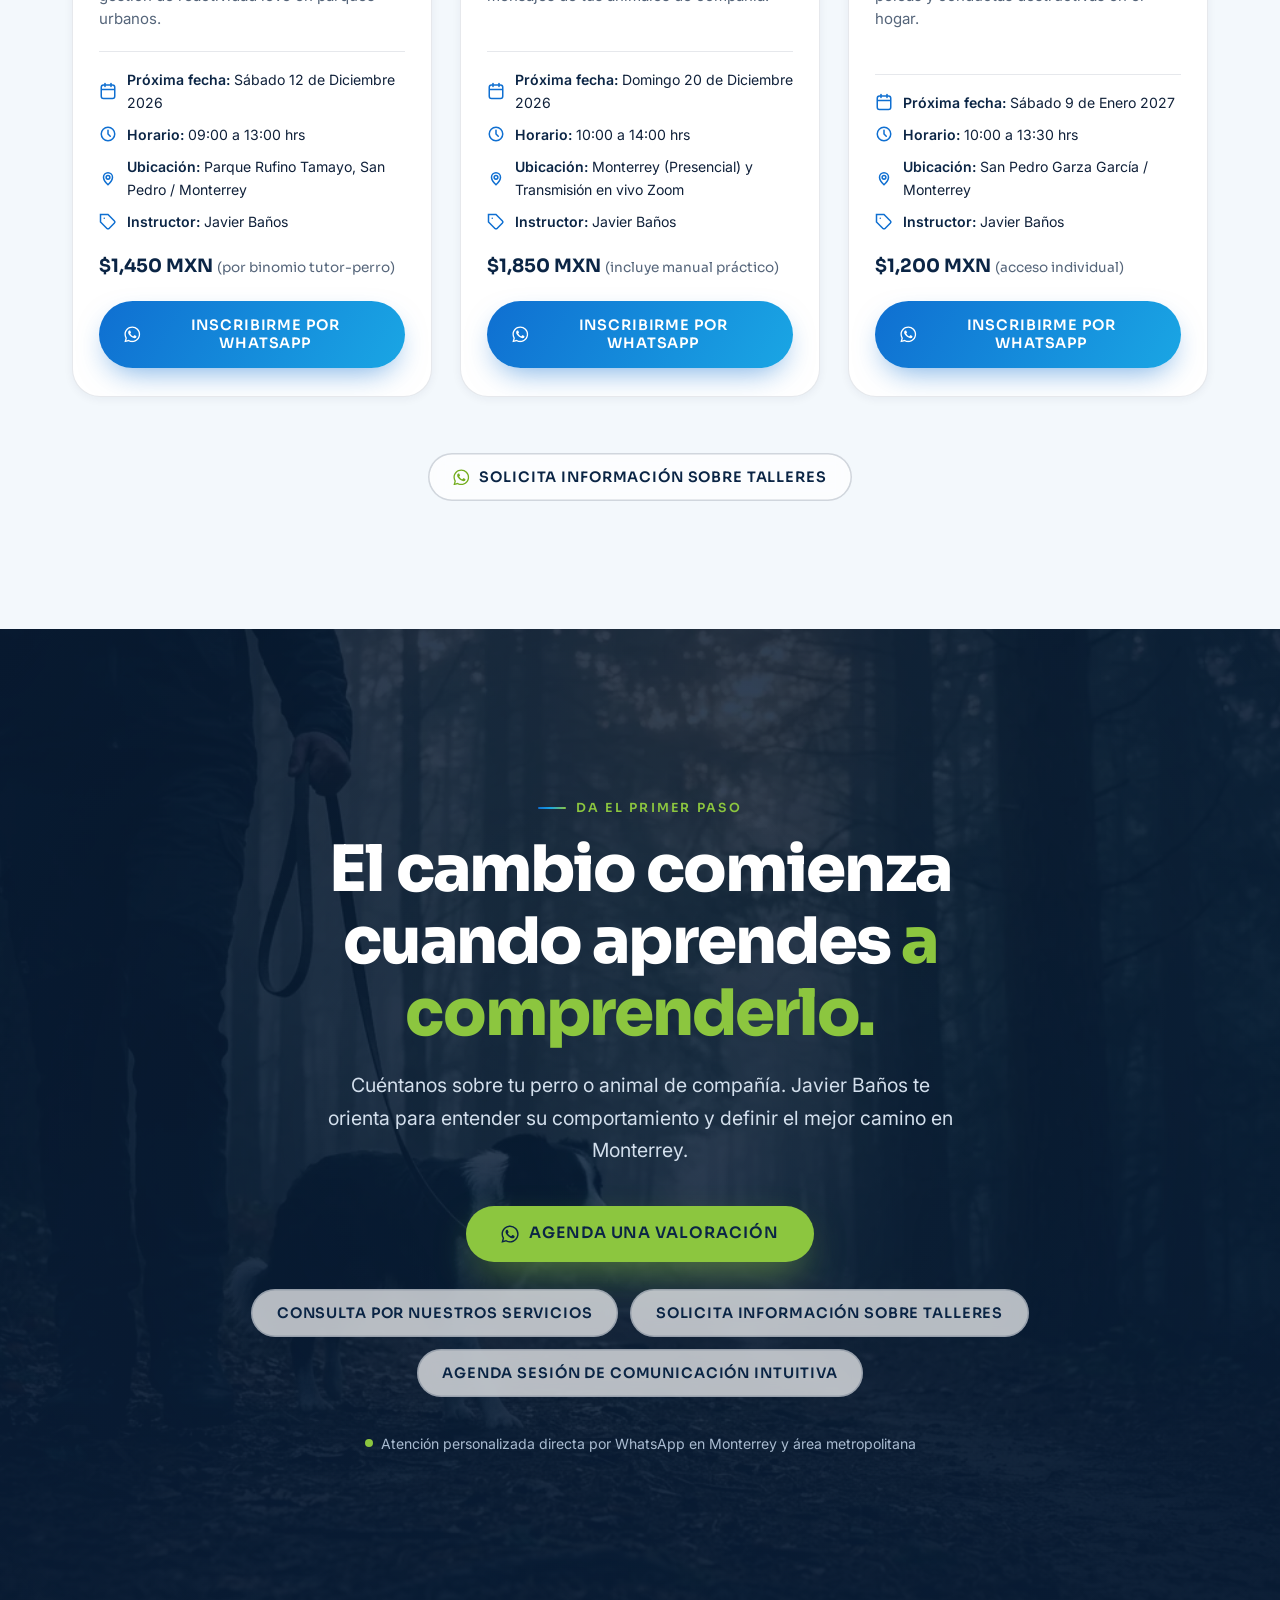
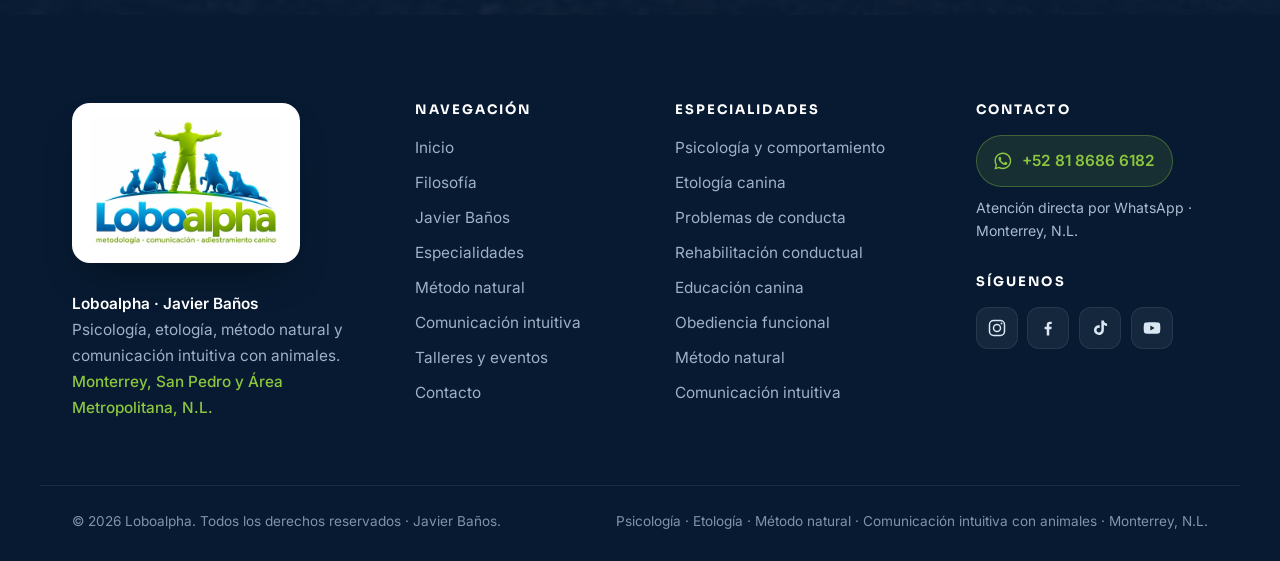
==== commit b27accc5: "fix(seo): corregir URLs absolutas de OpenGraph para GitHub Pages y forzar invalidacion de cache" ====
--- a/index.html
+++ b/index.html
@@ -10,7 +10,7 @@
   <meta name="keywords" content="Javier Baños, Loboalpha Monterrey, Comportamiento canino, Adiestramiento canino Monterrey, Educación canina, Comunicación intuitiva con animales, Método natural de adiestramiento, Psicología canina Monterrey">
   <meta name="author" content="Loboalpha · Javier Baños">
   <meta name="robots" content="index, follow, max-image-preview:large">
-  <link rel="canonical" href="https://www.loboalpha.com/">
+  <link rel="canonical" href="https://arcano3ai.github.io/LoboAlpha/">
   <meta name="theme-color" content="#0b2545">
 
   <!-- ===== Open Graph ===== -->
@@ -19,17 +19,18 @@
   <meta property="og:site_name" content="Loboalpha">
   <meta property="og:title" content="Loboalpha | Psicología, Adiestramiento Canino y Comunicación Intuitiva · Javier Baños">
   <meta property="og:description" content="Entiende su comportamiento. Transforma su mundo. Psicología, método natural de adiestramiento y comunicación intuitiva con animales en Monterrey con Javier Baños.">
-  <meta property="og:url" content="https://www.loboalpha.com/">
-  <meta property="og:image" content="https://www.loboalpha.com/assets/img/og-loboalpha.jpg">
-  <meta property="og:image:secure_url" content="https://www.loboalpha.com/assets/img/og-loboalpha.jpg">
+  <meta property="og:url" content="https://arcano3ai.github.io/LoboAlpha/">
+  <meta property="og:image" content="https://arcano3ai.github.io/LoboAlpha/assets/img/og-loboalpha.jpg?v=2">
+  <meta property="og:image:secure_url" content="https://arcano3ai.github.io/LoboAlpha/assets/img/og-loboalpha.jpg?v=2">
   <meta property="og:image:type" content="image/jpeg">
   <meta property="og:image:width" content="1200">
   <meta property="og:image:height" content="630">
   <meta property="og:image:alt" content="Logotipo de Loboalpha con Javier Baños y perros en armonía">
+  <link rel="image_src" href="https://arcano3ai.github.io/LoboAlpha/assets/img/og-loboalpha.jpg?v=2">
   <meta name="twitter:card" content="summary_large_image">
   <meta name="twitter:title" content="Loboalpha | Psicología y Adiestramiento Canino · Javier Baños">
   <meta name="twitter:description" content="Entiende su comportamiento. Transforma su mundo. Psicología, método natural y comunicación intuitiva con animales en Monterrey.">
-  <meta name="twitter:image" content="https://www.loboalpha.com/assets/img/og-loboalpha.jpg">
+  <meta name="twitter:image" content="https://arcano3ai.github.io/LoboAlpha/assets/img/og-loboalpha.jpg?v=2">
 
   <!-- ===== Iconos / PWA ===== -->
   <link rel="icon" type="image/png" sizes="32x32" href="assets/img/favicon-32.png">
@@ -52,14 +53,14 @@
     "@graph": [
       {
         "@type": ["ProfessionalService", "LocalBusiness"],
-        "@id": "https://www.loboalpha.com/#negocio",
+        "@id": "https://arcano3ai.github.io/LoboAlpha/#negocio",
         "name": "Loboalpha",
         "slogan": "Metodología · Comunicación · Adiestramiento canino",
         "description": "Psicología, comportamiento, método natural de adiestramiento y comunicación intuitiva con animales en Monterrey y área metropolitana. Facilitado por Javier Baños.",
-        "url": "https://www.loboalpha.com/",
+        "url": "https://arcano3ai.github.io/LoboAlpha/",
         "telephone": "+528186866182",
-        "logo": "https://www.loboalpha.com/assets/img/logo-loboalpha-480.png",
-        "image": "https://www.loboalpha.com/assets/img/og-loboalpha.jpg",
+        "logo": "https://arcano3ai.github.io/LoboAlpha/assets/img/logo-loboalpha-480.png",
+        "image": "https://arcano3ai.github.io/LoboAlpha/assets/img/og-loboalpha.jpg",
         "address": {
           "@type": "PostalAddress",
           "addressLocality": "Monterrey",
@@ -75,13 +76,13 @@
         ],
         "founder": {
           "@type": "Person",
-          "@id": "https://www.loboalpha.com/#javier-banos",
+          "@id": "https://arcano3ai.github.io/LoboAlpha/#javier-banos",
           "name": "Javier Baños",
           "jobTitle": "Facilitador de comunicación intuitiva con animales y especialista en conducta canina",
-          "image": "https://www.loboalpha.com/assets/img/javier-banos-800.webp"
+          "image": "https://arcano3ai.github.io/LoboAlpha/assets/img/javier-banos-800.webp"
         },
         "employee": [
-          { "@id": "https://www.loboalpha.com/#javier-banos" }
+          { "@id": "https://arcano3ai.github.io/LoboAlpha/#javier-banos" }
         ],
         "knowsAbout": [
           "Javier Baños",
@@ -99,25 +100,25 @@
           "@type": "OfferCatalog",
           "name": "Servicios de psicología, educación canina y comunicación intuitiva",
           "itemListElement": [
-            { "@type": "Offer", "itemOffered": { "@type": "Service", "@id": "https://www.loboalpha.com/#psicologia-canina", "name": "Psicología y comportamiento canino", "serviceType": "Psicología y comportamiento canino", "description": "Comprensión del comportamiento, necesidades emocionales y comunicación canina.", "provider": { "@id": "https://www.loboalpha.com/#negocio" } } },
-            { "@type": "Offer", "itemOffered": { "@type": "Service", "@id": "https://www.loboalpha.com/#etologia-canina", "name": "Etología", "serviceType": "Etología canina", "description": "Estudio y comprensión del comportamiento natural y social de los perros.", "provider": { "@id": "https://www.loboalpha.com/#negocio" } } },
-            { "@type": "Offer", "itemOffered": { "@type": "Service", "@id": "https://www.loboalpha.com/#problemas-de-conducta", "name": "Problemas de conducta", "serviceType": "Modificación de conducta canina", "description": "Identificación y atención de conductas problemáticas como reactividad, miedos, ansiedad y agresividad.", "provider": { "@id": "https://www.loboalpha.com/#negocio" } } },
-            { "@type": "Offer", "itemOffered": { "@type": "Service", "@id": "https://www.loboalpha.com/#rehabilitacion-conductual", "name": "Rehabilitación y terapia conductual", "serviceType": "Rehabilitación conductual canina", "description": "Programas de intervención conductual adaptados a las necesidades de cada perro.", "provider": { "@id": "https://www.loboalpha.com/#negocio" } } },
-            { "@type": "Offer", "itemOffered": { "@type": "Service", "@id": "https://www.loboalpha.com/#educacion-canina", "name": "Educación canina", "serviceType": "Educación canina", "description": "Desarrollo de hábitos, comunicación y convivencia saludable entre perros y familias.", "provider": { "@id": "https://www.loboalpha.com/#negocio" } } },
-            { "@type": "Offer", "itemOffered": { "@type": "Service", "@id": "https://www.loboalpha.com/#obediencia-canina", "name": "Obediencia", "serviceType": "Adiestramiento de obediencia canina", "description": "Entrenamiento de comandos, autocontrol, atención y respuesta a instrucciones.", "provider": { "@id": "https://www.loboalpha.com/#negocio" } } },
-            { "@type": "Offer", "itemOffered": { "@type": "Service", "@id": "https://www.loboalpha.com/#metodo-natural", "name": "Método natural de educación y adiestramiento", "serviceType": "Método natural de adiestramiento", "description": "Educación canina positiva basada en el instinto natural, la motivación y el respeto mutuo, sin aversivos ni castigos.", "provider": { "@id": "https://www.loboalpha.com/#negocio" } } },
-            { "@type": "Offer", "itemOffered": { "@type": "Service", "@id": "https://www.loboalpha.com/#comunicacion-intuitiva", "name": "Comunicación intuitiva con animales", "serviceType": "Comunicación intuitiva con animales", "description": "Sesiones de conexión profunda facilitadas por Javier Baños para comprender los mensajes y el mundo emocional de tu animal de compañía.", "provider": { "@id": "https://www.loboalpha.com/#negocio" } } }
+            { "@type": "Offer", "itemOffered": { "@type": "Service", "@id": "https://arcano3ai.github.io/LoboAlpha/#psicologia-canina", "name": "Psicología y comportamiento canino", "serviceType": "Psicología y comportamiento canino", "description": "Comprensión del comportamiento, necesidades emocionales y comunicación canina.", "provider": { "@id": "https://arcano3ai.github.io/LoboAlpha/#negocio" } } },
+            { "@type": "Offer", "itemOffered": { "@type": "Service", "@id": "https://arcano3ai.github.io/LoboAlpha/#etologia-canina", "name": "Etología", "serviceType": "Etología canina", "description": "Estudio y comprensión del comportamiento natural y social de los perros.", "provider": { "@id": "https://arcano3ai.github.io/LoboAlpha/#negocio" } } },
+            { "@type": "Offer", "itemOffered": { "@type": "Service", "@id": "https://arcano3ai.github.io/LoboAlpha/#problemas-de-conducta", "name": "Problemas de conducta", "serviceType": "Modificación de conducta canina", "description": "Identificación y atención de conductas problemáticas como reactividad, miedos, ansiedad y agresividad.", "provider": { "@id": "https://arcano3ai.github.io/LoboAlpha/#negocio" } } },
+            { "@type": "Offer", "itemOffered": { "@type": "Service", "@id": "https://arcano3ai.github.io/LoboAlpha/#rehabilitacion-conductual", "name": "Rehabilitación y terapia conductual", "serviceType": "Rehabilitación conductual canina", "description": "Programas de intervención conductual adaptados a las necesidades de cada perro.", "provider": { "@id": "https://arcano3ai.github.io/LoboAlpha/#negocio" } } },
+            { "@type": "Offer", "itemOffered": { "@type": "Service", "@id": "https://arcano3ai.github.io/LoboAlpha/#educacion-canina", "name": "Educación canina", "serviceType": "Educación canina", "description": "Desarrollo de hábitos, comunicación y convivencia saludable entre perros y familias.", "provider": { "@id": "https://arcano3ai.github.io/LoboAlpha/#negocio" } } },
+            { "@type": "Offer", "itemOffered": { "@type": "Service", "@id": "https://arcano3ai.github.io/LoboAlpha/#obediencia-canina", "name": "Obediencia", "serviceType": "Adiestramiento de obediencia canina", "description": "Entrenamiento de comandos, autocontrol, atención y respuesta a instrucciones.", "provider": { "@id": "https://arcano3ai.github.io/LoboAlpha/#negocio" } } },
+            { "@type": "Offer", "itemOffered": { "@type": "Service", "@id": "https://arcano3ai.github.io/LoboAlpha/#metodo-natural", "name": "Método natural de educación y adiestramiento", "serviceType": "Método natural de adiestramiento", "description": "Educación canina positiva basada en el instinto natural, la motivación y el respeto mutuo, sin aversivos ni castigos.", "provider": { "@id": "https://arcano3ai.github.io/LoboAlpha/#negocio" } } },
+            { "@type": "Offer", "itemOffered": { "@type": "Service", "@id": "https://arcano3ai.github.io/LoboAlpha/#comunicacion-intuitiva", "name": "Comunicación intuitiva con animales", "serviceType": "Comunicación intuitiva con animales", "description": "Sesiones de conexión profunda facilitadas por Javier Baños para comprender los mensajes y el mundo emocional de tu animal de compañía.", "provider": { "@id": "https://arcano3ai.github.io/LoboAlpha/#negocio" } } }
           ]
         }
       },
       {
         "@type": "Person",
-        "@id": "https://www.loboalpha.com/#javier-banos",
+        "@id": "https://arcano3ai.github.io/LoboAlpha/#javier-banos",
         "name": "Javier Baños",
         "jobTitle": "Facilitador de comunicación intuitiva con animales",
         "description": "Facilitador de comunicación intuitiva con animales y especialista en conducta, psicología y método natural de adiestramiento canino en Loboalpha Monterrey.",
-        "image": "https://www.loboalpha.com/assets/img/javier-banos-800.webp",
-        "worksFor": { "@id": "https://www.loboalpha.com/#negocio" },
+        "image": "https://arcano3ai.github.io/LoboAlpha/assets/img/javier-banos-800.webp",
+        "worksFor": { "@id": "https://arcano3ai.github.io/LoboAlpha/#negocio" },
         "knowsAbout": [
           "Comunicación intuitiva con animales",
           "Comportamiento canino",
@@ -128,23 +129,23 @@
       },
       {
         "@type": "WebSite",
-        "@id": "https://www.loboalpha.com/#sitio",
-        "url": "https://www.loboalpha.com/",
+        "@id": "https://arcano3ai.github.io/LoboAlpha/#sitio",
+        "url": "https://arcano3ai.github.io/LoboAlpha/",
         "name": "Loboalpha",
         "inLanguage": "es-MX",
-        "publisher": { "@id": "https://www.loboalpha.com/#negocio" }
+        "publisher": { "@id": "https://arcano3ai.github.io/LoboAlpha/#negocio" }
       },
       {
         "@type": "WebPage",
-        "@id": "https://www.loboalpha.com/#pagina",
-        "url": "https://www.loboalpha.com/",
+        "@id": "https://arcano3ai.github.io/LoboAlpha/#pagina",
+        "url": "https://arcano3ai.github.io/LoboAlpha/",
         "name": "Loboalpha | Psicología, Adiestramiento Canino y Comunicación Intuitiva · Javier Baños",
-        "isPartOf": { "@id": "https://www.loboalpha.com/#sitio" },
+        "isPartOf": { "@id": "https://arcano3ai.github.io/LoboAlpha/#sitio" },
         "about": [
-          { "@id": "https://www.loboalpha.com/#negocio" },
-          { "@id": "https://www.loboalpha.com/#javier-banos" }
+          { "@id": "https://arcano3ai.github.io/LoboAlpha/#negocio" },
+          { "@id": "https://arcano3ai.github.io/LoboAlpha/#javier-banos" }
         ],
-        "primaryImageOfPage": "https://www.loboalpha.com/assets/img/og-loboalpha.jpg",
+        "primaryImageOfPage": "https://arcano3ai.github.io/LoboAlpha/assets/img/og-loboalpha.jpg",
         "inLanguage": "es-MX"
       }
     ]
--- a/assets/css/styles.css
+++ b/assets/css/styles.css
@@ -45,7 +45,13 @@
 
 /* ---------- 2. Base ---------- */
 *, *::before, *::after { box-sizing: border-box; }
-html { scroll-behavior: smooth; scroll-padding-top: calc(var(--header-h) + 8px); -webkit-text-size-adjust: 100%; }
+html {
+  scroll-behavior: smooth;
+  scroll-padding-top: calc(var(--header-h) + 8px);
+  -webkit-text-size-adjust: 100%;
+  overflow-x: hidden;
+  max-width: 100%;
+}
 body {
   margin: 0;
   font-family: var(--font-body);
@@ -56,7 +62,10 @@
   -webkit-font-smoothing: antialiased;
   text-rendering: optimizeLegibility;
   overflow-x: hidden;
-}
+  max-width: 100%;
+  position: relative;
+}
+a, button, input { -webkit-tap-highlight-color: transparent; }
 img, svg { display: block; max-width: 100%; }
 img { height: auto; }
 a { color: inherit; text-decoration: none; }
@@ -75,7 +84,8 @@
 .skip-link:focus { top: 1rem; }
 
 .container { width: 100%; max-width: var(--container); margin-inline: auto; padding-inline: var(--gutter); }
-.section { padding-block: var(--section-y); position: relative; }
+.section { padding-block: var(--section-y); position: relative; overflow-x: clip; }
+main { overflow-x: clip; width: 100%; max-width: 100%; }
 
 .ico { width: 1.15em; height: 1.15em; flex: none; }
 
@@ -109,7 +119,8 @@
   padding: var(--btn-y) 1.6rem; border-radius: 999px;
   font-family: var(--font-display); font-weight: 600; font-size: .9rem; letter-spacing: .06em; text-transform: uppercase;
   transition: transform .35s var(--ease-out), box-shadow .35s var(--ease-out), background-color .3s, color .3s;
-  isolation: isolate; overflow: hidden; white-space: nowrap;
+  isolation: isolate; overflow: hidden; text-align: center; max-width: 100%;
+  line-height: 1.25;
 }
 .btn .ico { transition: transform .35s var(--ease-out); }
 .btn:hover { transform: translateY(-2px); }
@@ -143,19 +154,27 @@
 .site-header {
   position: fixed; inset: 0 0 auto 0; z-index: 100;
   height: var(--header-h);
-  background: rgba(255, 255, 255, .88);
+  background: rgba(255, 255, 255, .92);
   -webkit-backdrop-filter: saturate(160%) blur(14px); backdrop-filter: saturate(160%) blur(14px);
   border-bottom: 1px solid transparent;
-  transition: height .4s var(--ease), box-shadow .4s, border-color .4s;
+  transition: height .35s var(--ease), box-shadow .35s, border-color .35s;
 }
 .site-header.is-scrolled { box-shadow: 0 8px 30px -18px rgba(11, 37, 69, .35); border-color: var(--line); }
-.header-inner { height: 100%; display: flex; align-items: center; justify-content: space-between; gap: 1rem; }
-.brand img { height: 58px; width: auto; transition: height .4s var(--ease); }
-.site-header.is-scrolled .brand img { height: 50px; }
+.header-inner {
+  height: 100%; display: flex; align-items: center; justify-content: space-between; gap: .75rem;
+  position: relative;
+}
+.brand img { height: 52px; width: auto; transition: height .35s var(--ease); }
+.site-header.is-scrolled .brand img { height: 46px; }
 
 .nav-toggle {
-  width: 46px; height: 46px; border-radius: 12px; display: grid; place-content: center; gap: 5px;
+  position: relative; z-index: 105;
+  width: 48px; height: 48px; min-width: 48px; min-height: 48px; border-radius: 12px;
+  display: grid; place-content: center; gap: 5px;
   background: var(--soft);
+  cursor: pointer;
+  -webkit-tap-highlight-color: transparent;
+  border: 1px solid var(--line);
 }
 .nav-toggle span { width: 22px; height: 2px; border-radius: 2px; background: var(--blue-900); transition: transform .35s var(--ease), opacity .25s; }
 .nav-toggle[aria-expanded="true"] span:nth-child(1) { transform: translateY(7px) rotate(45deg); }
@@ -163,19 +182,25 @@
 .nav-toggle[aria-expanded="true"] span:nth-child(3) { transform: translateY(-7px) rotate(-45deg); }
 
 .main-nav {
-  position: fixed; inset: var(--header-h) 0 auto 0;
-  background: #fff; padding: 1.25rem var(--gutter) 2rem;
-  box-shadow: 0 30px 40px -30px rgba(11, 37, 69, .35);
-  transform: translateY(-12px); opacity: 0; visibility: hidden;
-  transition: transform .4s var(--ease-out), opacity .3s, visibility .3s;
+  position: fixed; top: var(--header-h); left: 0; right: 0; bottom: 0;
+  background: #ffffff;
+  padding: 1.5rem var(--gutter) 2.5rem;
+  box-shadow: 0 30px 40px -20px rgba(11, 37, 69, .25);
+  transform: translateY(-8px); opacity: 0; visibility: hidden;
+  transition: transform .35s var(--ease-out), opacity .3s, visibility .3s;
+  overflow-y: auto;
+  -webkit-overflow-scrolling: touch;
+  z-index: 99;
 }
 .main-nav.is-open { transform: none; opacity: 1; visibility: visible; }
-.main-nav ul { display: grid; gap: .25rem; margin-bottom: 1.25rem; }
+.main-nav ul { display: grid; gap: .25rem; margin-bottom: 1.5rem; }
 .main-nav a:not(.btn) {
-  display: block; padding: .85rem .25rem; font-family: var(--font-display); font-weight: 500; font-size: 1.1rem;
+  display: block; padding: 1rem .25rem; font-family: var(--font-display); font-weight: 500; font-size: 1.12rem;
   color: var(--blue-900); border-bottom: 1px solid var(--line);
-}
-.nav-cta { width: 100%; }
+  -webkit-tap-highlight-color: transparent;
+}
+.main-nav a:not(.btn):active { color: var(--blue-600); }
+.nav-cta { width: 100%; min-height: 50px; }
 
 @media (min-width: 960px) {
   :root { --header-h: 92px; }
@@ -202,18 +227,18 @@
 
 /* ---------- 6. Hero ---------- */
 .hero { position: relative; padding-top: var(--header-h); background: #fff; overflow: hidden; }
-.hero-media { position: relative; height: 54svh; min-height: 300px; max-height: 520px; }
+.hero-media { position: relative; height: 46svh; min-height: 270px; max-height: 420px; overflow: hidden; }
 .hero-media img { width: 100%; height: 100%; object-fit: cover; object-position: 72% 40%; transform: scale(1.06); animation: heroZoom 2.4s var(--ease-out) forwards; }
 .hero-veil {
-  position: absolute; left: 0; right: 0; top: var(--header-h); height: 54svh; min-height: 300px; max-height: 520px; pointer-events: none;
-  background: linear-gradient(180deg, rgba(255,255,255,0) 55%, rgba(255,255,255,.85) 88%, #fff 100%);
-}
-.hero-content { position: relative; z-index: 2; margin-top: -3.5rem; padding-bottom: 4.5rem; }
-.hero-title { font-size: clamp(2.35rem, 9vw, 4.6rem); font-weight: 800; letter-spacing: -.035em; margin-bottom: 1.25rem; }
+  position: absolute; left: 0; right: 0; top: var(--header-h); height: 46svh; min-height: 270px; max-height: 420px; pointer-events: none;
+  background: linear-gradient(180deg, rgba(255,255,255,0) 40%, rgba(255,255,255,.82) 78%, #fff 100%);
+}
+.hero-content { position: relative; z-index: 2; margin-top: -2.5rem; padding-bottom: 3.5rem; }
+.hero-title { font-size: clamp(2.1rem, 8.5vw, 4.6rem); font-weight: 800; letter-spacing: -.035em; margin-bottom: 1.15rem; line-height: 1.12; }
 .hero-title span { display: block; }
-.hero-sub { font-size: clamp(1.05rem, 2.2vw, 1.25rem); color: #34465e; max-width: 34rem; margin-bottom: 2rem; }
-.hero-actions { display: flex; flex-direction: column; gap: .8rem; }
-.hero-actions .btn { width: 100%; }
+.hero-sub { font-size: clamp(1rem, 2.2vw, 1.25rem); color: #34465e; max-width: 34rem; margin-bottom: 1.75rem; line-height: 1.58; }
+.hero-actions { display: flex; flex-direction: column; gap: .75rem; }
+.hero-actions .btn { width: 100%; min-height: 52px; }
 .hero-pillars { display: flex; flex-wrap: wrap; gap: .5rem 1.25rem; margin-top: 2.25rem; font-family: var(--font-display); font-size: .8rem; font-weight: 600; letter-spacing: .08em; text-transform: uppercase; color: var(--lime-700); }
 .hero-pillars li { display: flex; align-items: center; gap: .55rem; }
 .hero-pillars li::before { content: ""; width: 7px; height: 7px; border-radius: 50%; background: var(--lime-500); box-shadow: 0 0 0 4px rgba(140,198,63,.2); }
@@ -247,6 +272,7 @@
 @keyframes cue { 0% { opacity: 0; transform: translateY(0); } 30% { opacity: 1; } 100% { opacity: 0; transform: translateY(14px); } }
 
 /* ---------- 7. Filosofía ---------- */
+.philosophy { overflow: hidden; }
 .philosophy::before {
   content: ""; position: absolute; right: -10%; top: 10%; width: 480px; height: 480px; border-radius: 50%;
   background: radial-gradient(circle, rgba(26,166,228,.12), transparent 70%); pointer-events: none;
@@ -536,11 +562,12 @@
 }
 .instructor-badge {
   position: absolute;
-  left: 1.25rem;
-  bottom: 1.25rem;
-  padding: .9rem 1.25rem;
+  left: clamp(.75rem, 3vw, 1.25rem);
+  bottom: clamp(.75rem, 3vw, 1.25rem);
+  max-width: calc(100% - 1.5rem);
+  padding: .75rem 1.1rem;
   border-radius: var(--radius);
-  background: rgba(255, 255, 255, .94);
+  background: rgba(255, 255, 255, .95);
   -webkit-backdrop-filter: blur(12px);
   backdrop-filter: blur(12px);
   box-shadow: var(--shadow);
@@ -549,13 +576,15 @@
 .instructor-badge strong {
   display: block;
   font-family: var(--font-display);
-  font-size: 1.15rem;
+  font-size: 1.05rem;
   color: var(--blue-900);
 }
 .instructor-badge span {
-  font-size: .85rem;
+  font-size: .8rem;
   color: var(--blue-600);
   font-weight: 600;
+  display: block;
+  line-height: 1.3;
 }
 .instructor-role {
   display: inline-block;
@@ -976,7 +1005,144 @@
   margin-top: 3.5rem;
 }
 
-/* ---------- 21. Animaciones de scroll ---------- */
+/* ---------- 21. Optimización Mobile (Pantallas < 768px y < 480px) ---------- */
+@media (max-width: 767px) {
+  :root {
+    --header-h: 70px;
+    --section-y: clamp(3.75rem, 8vw, 5rem);
+    --gutter: 1.15rem;
+  }
+  
+  /* Botones accesibles para pulgar */
+  .btn {
+    min-height: 48px;
+    padding-inline: 1.4rem;
+    font-size: .88rem;
+  }
+  .btn-lg {
+    min-height: 52px;
+    padding-inline: 1.75rem;
+    font-size: .92rem;
+  }
+
+  /* Acciones en columna */
+  .instructor-actions,
+  .situations-cta,
+  .hero-actions,
+  .cta-actions {
+    display: flex;
+    flex-direction: column;
+    width: 100%;
+  }
+  .instructor-actions .btn,
+  .situations-cta .btn,
+  .hero-actions .btn,
+  .cta-actions .btn {
+    width: 100%;
+  }
+
+  /* Ajustes de tarjetas y espacios */
+  .situations-wrap {
+    margin-top: 2.75rem;
+    padding: 1.75rem 1.15rem;
+  }
+  .situations-head h3 {
+    font-size: 1.55rem;
+  }
+  .situations-card {
+    padding: 1.15rem 1.15rem;
+  }
+
+  /* Sección Método Natural */
+  .natural-method-grid {
+    gap: 2rem;
+    margin-bottom: 2.25rem;
+  }
+  .natural-pillar-card {
+    padding: 1.25rem 1.15rem;
+  }
+
+  /* Sección Comunicación Intuitiva */
+  .intuitive-grid {
+    gap: 2.25rem;
+  }
+  .intuitive-card-diff {
+    padding: 1.25rem 1.15rem;
+    margin: 1.25rem 0 1.5rem;
+  }
+  .intuitive-quote {
+    position: static;
+    margin-top: 1rem;
+    padding: 1rem 1.15rem;
+  }
+
+  /* Sección Talleres */
+  .workshops-grid {
+    gap: 1.25rem;
+  }
+  .workshop-body {
+    padding: 1.35rem 1.15rem 1.5rem;
+  }
+  .workshop-body h3 {
+    font-size: 1.2rem;
+  }
+  .workshop-btn {
+    width: 100%;
+    min-height: 48px;
+  }
+
+  /* Modal de servicios */
+  .service-dialog {
+    width: calc(100% - 1.25rem);
+    max-height: calc(100svh - 2rem);
+    border-radius: 20px;
+    margin: auto;
+  }
+  .dlg-media img {
+    aspect-ratio: 16 / 9;
+  }
+  .dlg-body {
+    padding: 1.35rem 1.15rem 1.75rem;
+  }
+  .dlg-body .btn {
+    width: 100%;
+    min-height: 50px;
+  }
+  .dlg-close {
+    top: .65rem;
+    right: .65rem;
+    width: 44px;
+    height: 44px;
+  }
+
+  /* Footer en móvil */
+  .footer-grid {
+    gap: 2rem;
+  }
+  .footer-bottom {
+    padding-bottom: max(5.5rem, calc(env(safe-area-inset-bottom, 0px) + 5rem));
+  }
+}
+
+/* Pantallas extra pequeñas (< 375px) */
+@media (max-width: 374px) {
+  :root {
+    --gutter: 1rem;
+  }
+  .hero-title {
+    font-size: 1.95rem;
+  }
+  .section-title {
+    font-size: 1.75rem;
+  }
+  .instructor-badge {
+    position: static;
+    margin-top: .85rem;
+    max-width: 100%;
+  }
+}
+
+/* ---------- 22. Animaciones de scroll ---------- */
 .js .reveal { opacity: 0; transform: translateY(26px); transition: opacity .9s var(--ease-out), transform .9s var(--ease-out); transition-delay: var(--d, 0s); }
 .js .reveal.is-visible { opacity: 1; transform: none; }
 @media (min-width: 1100px) {
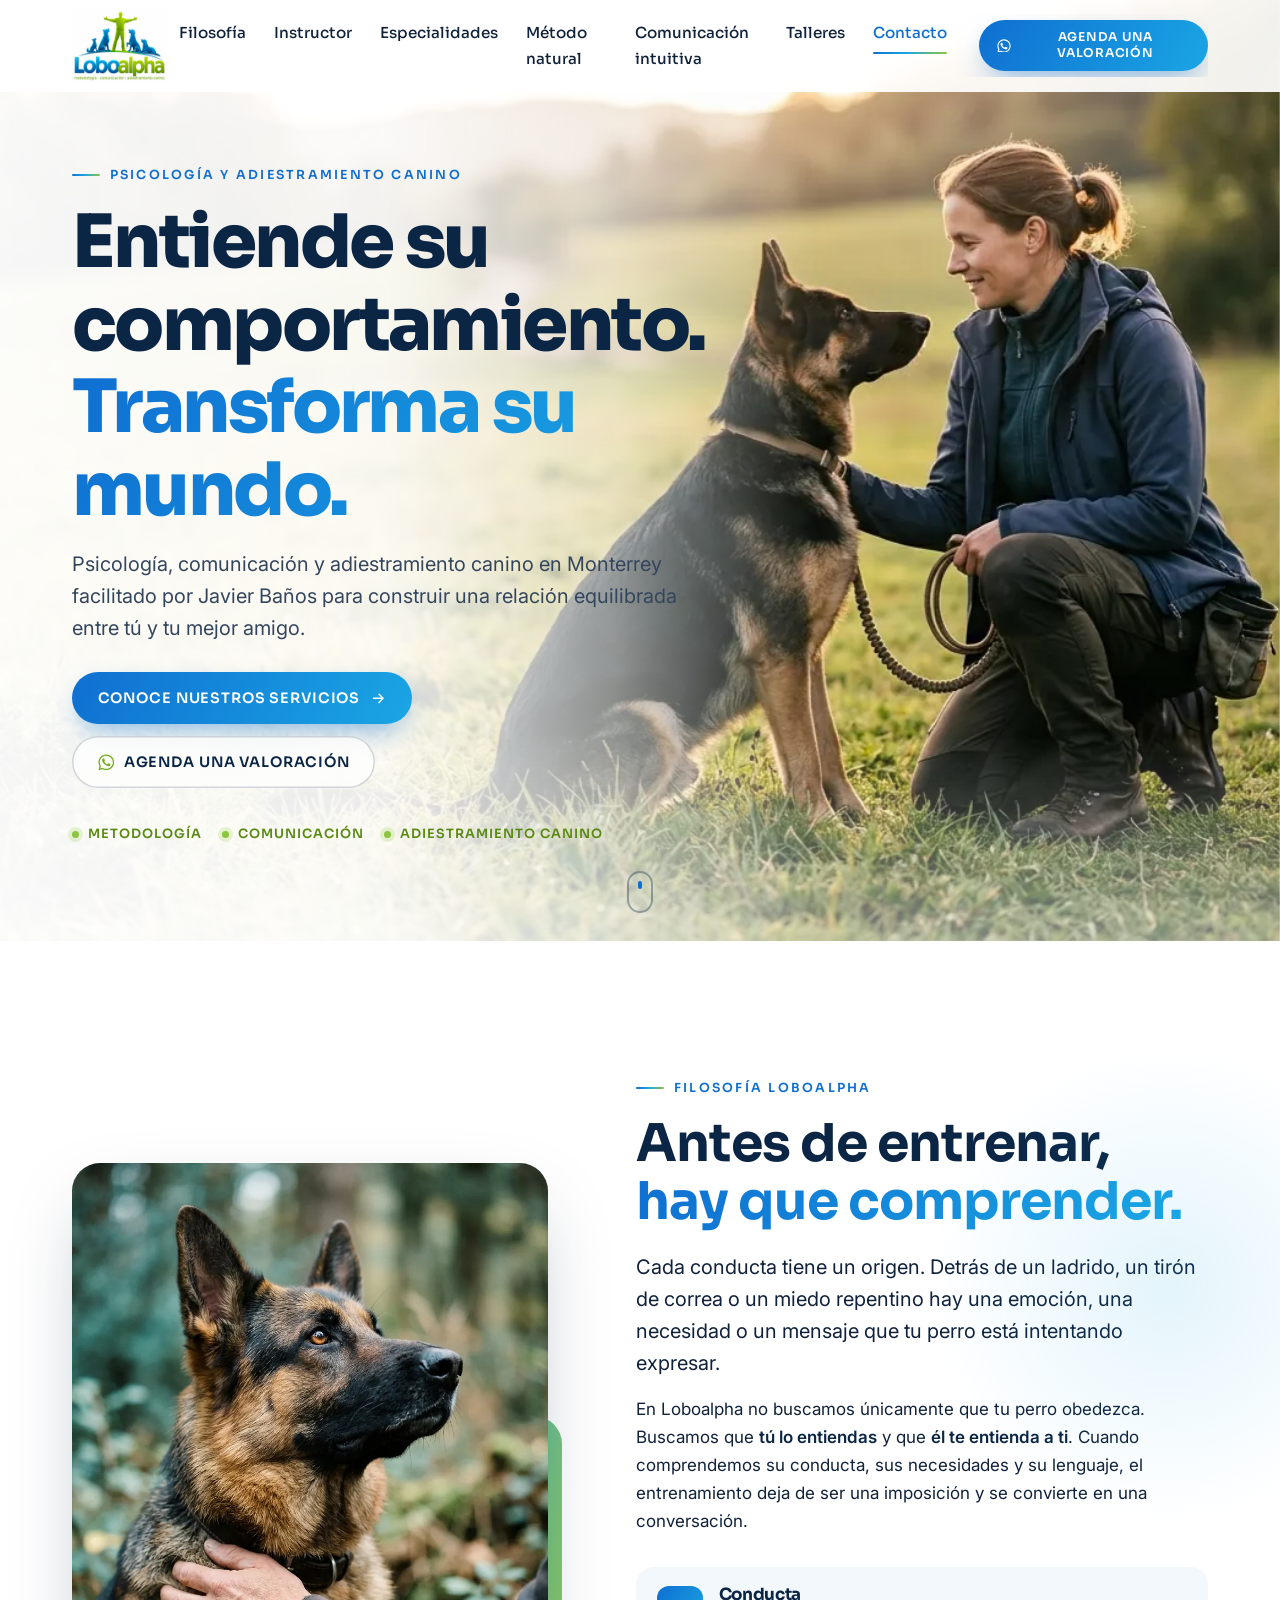
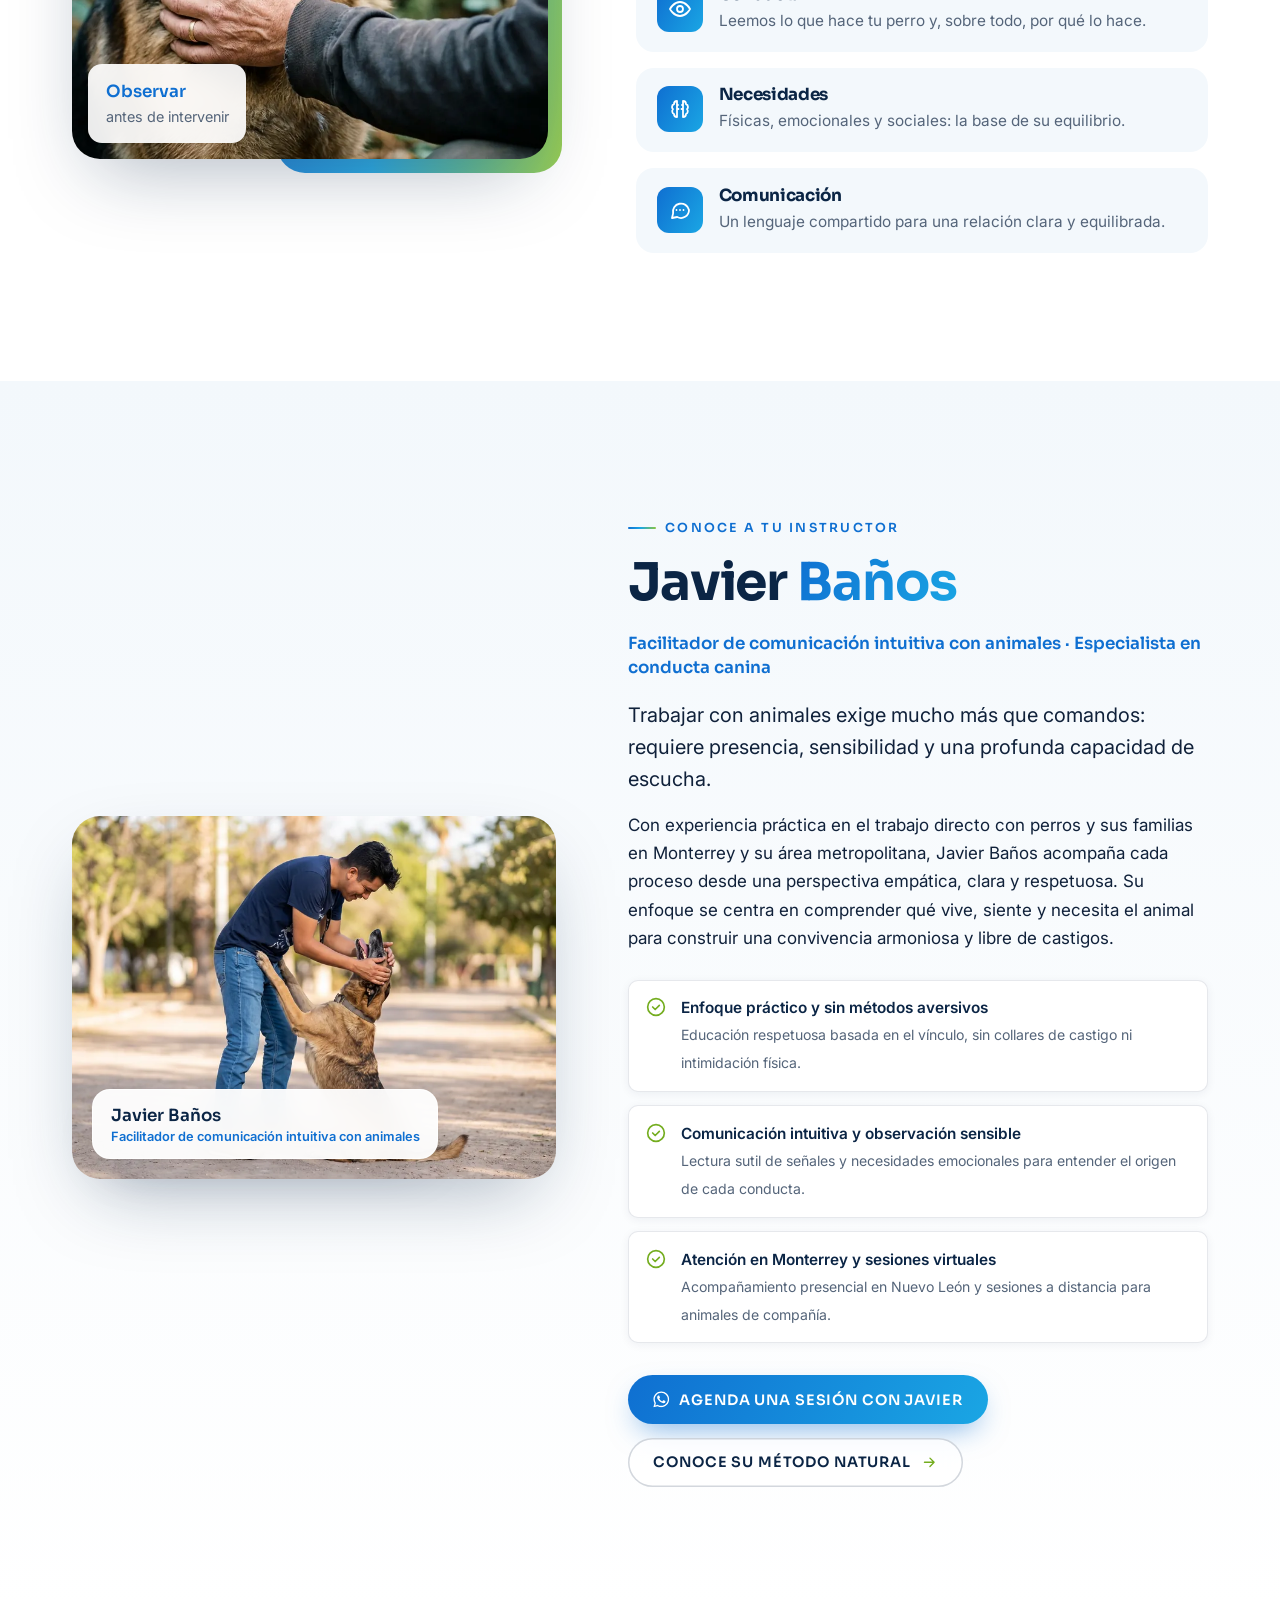
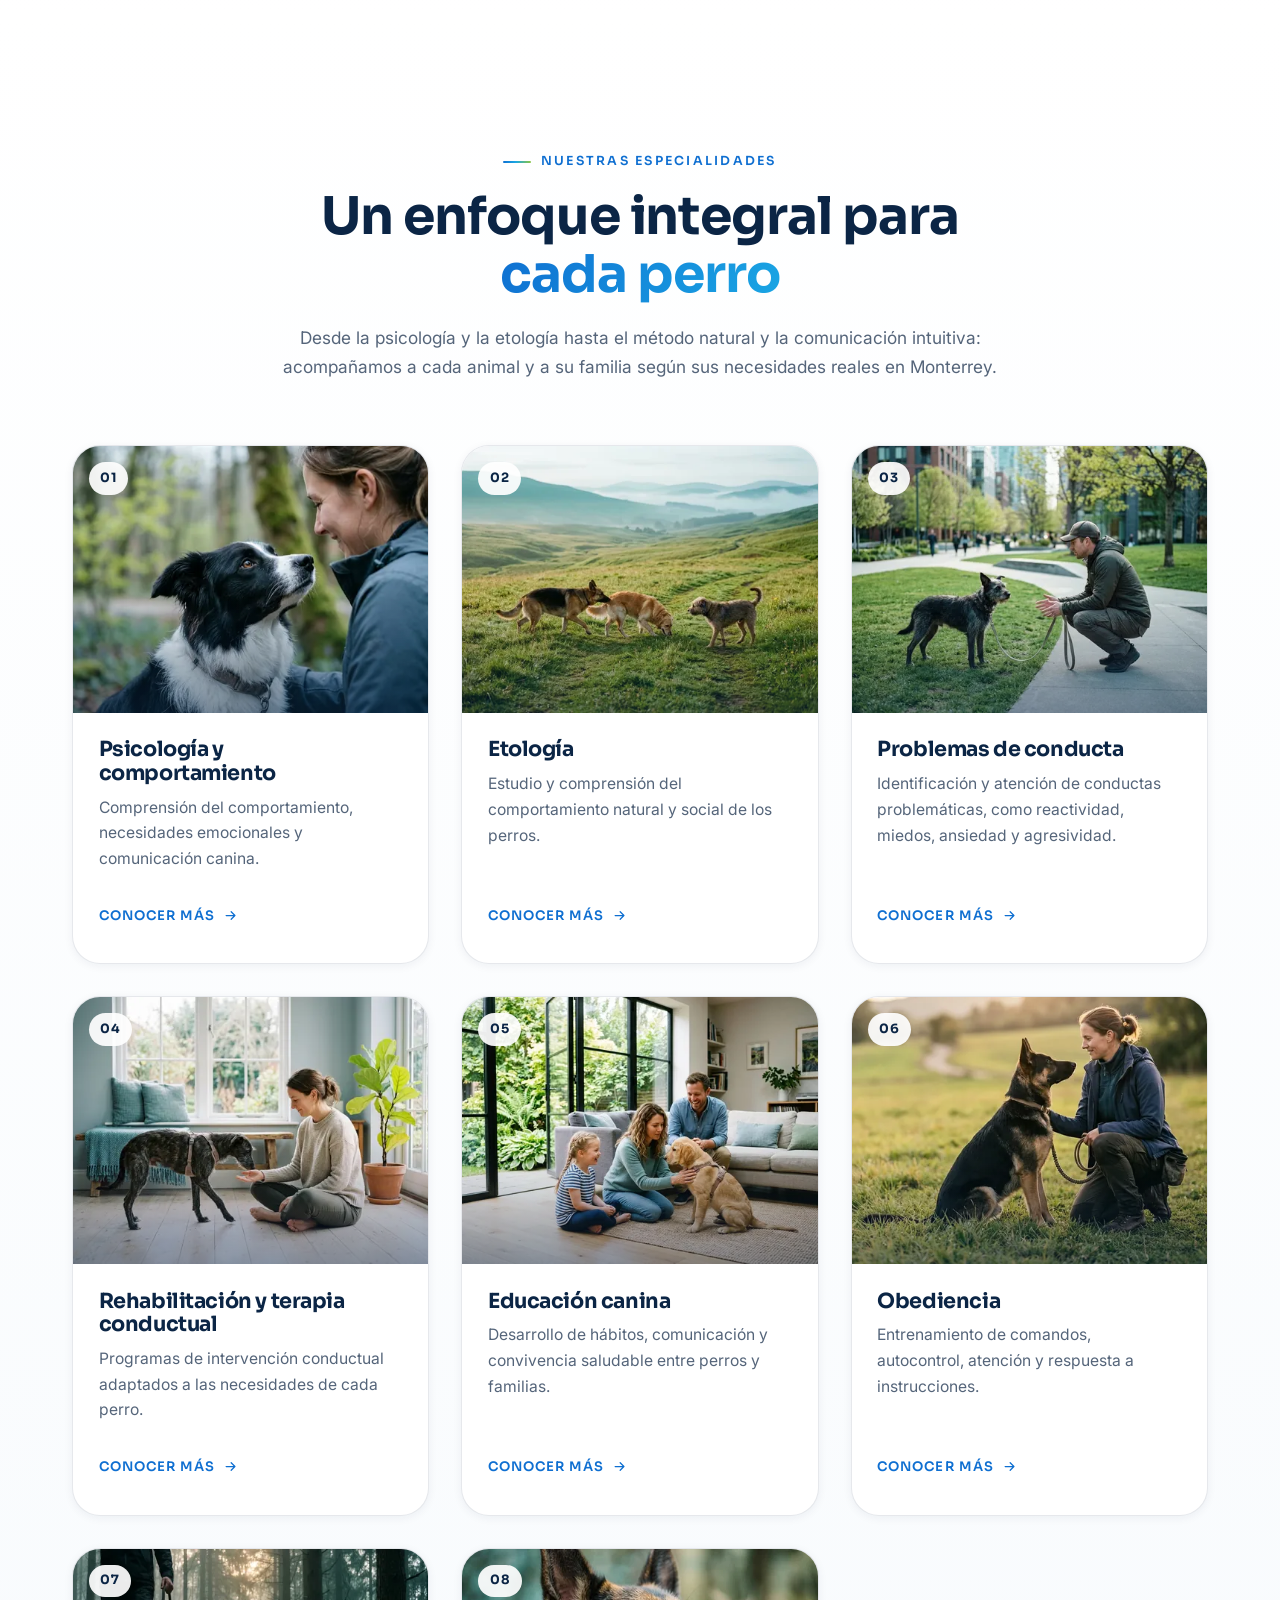
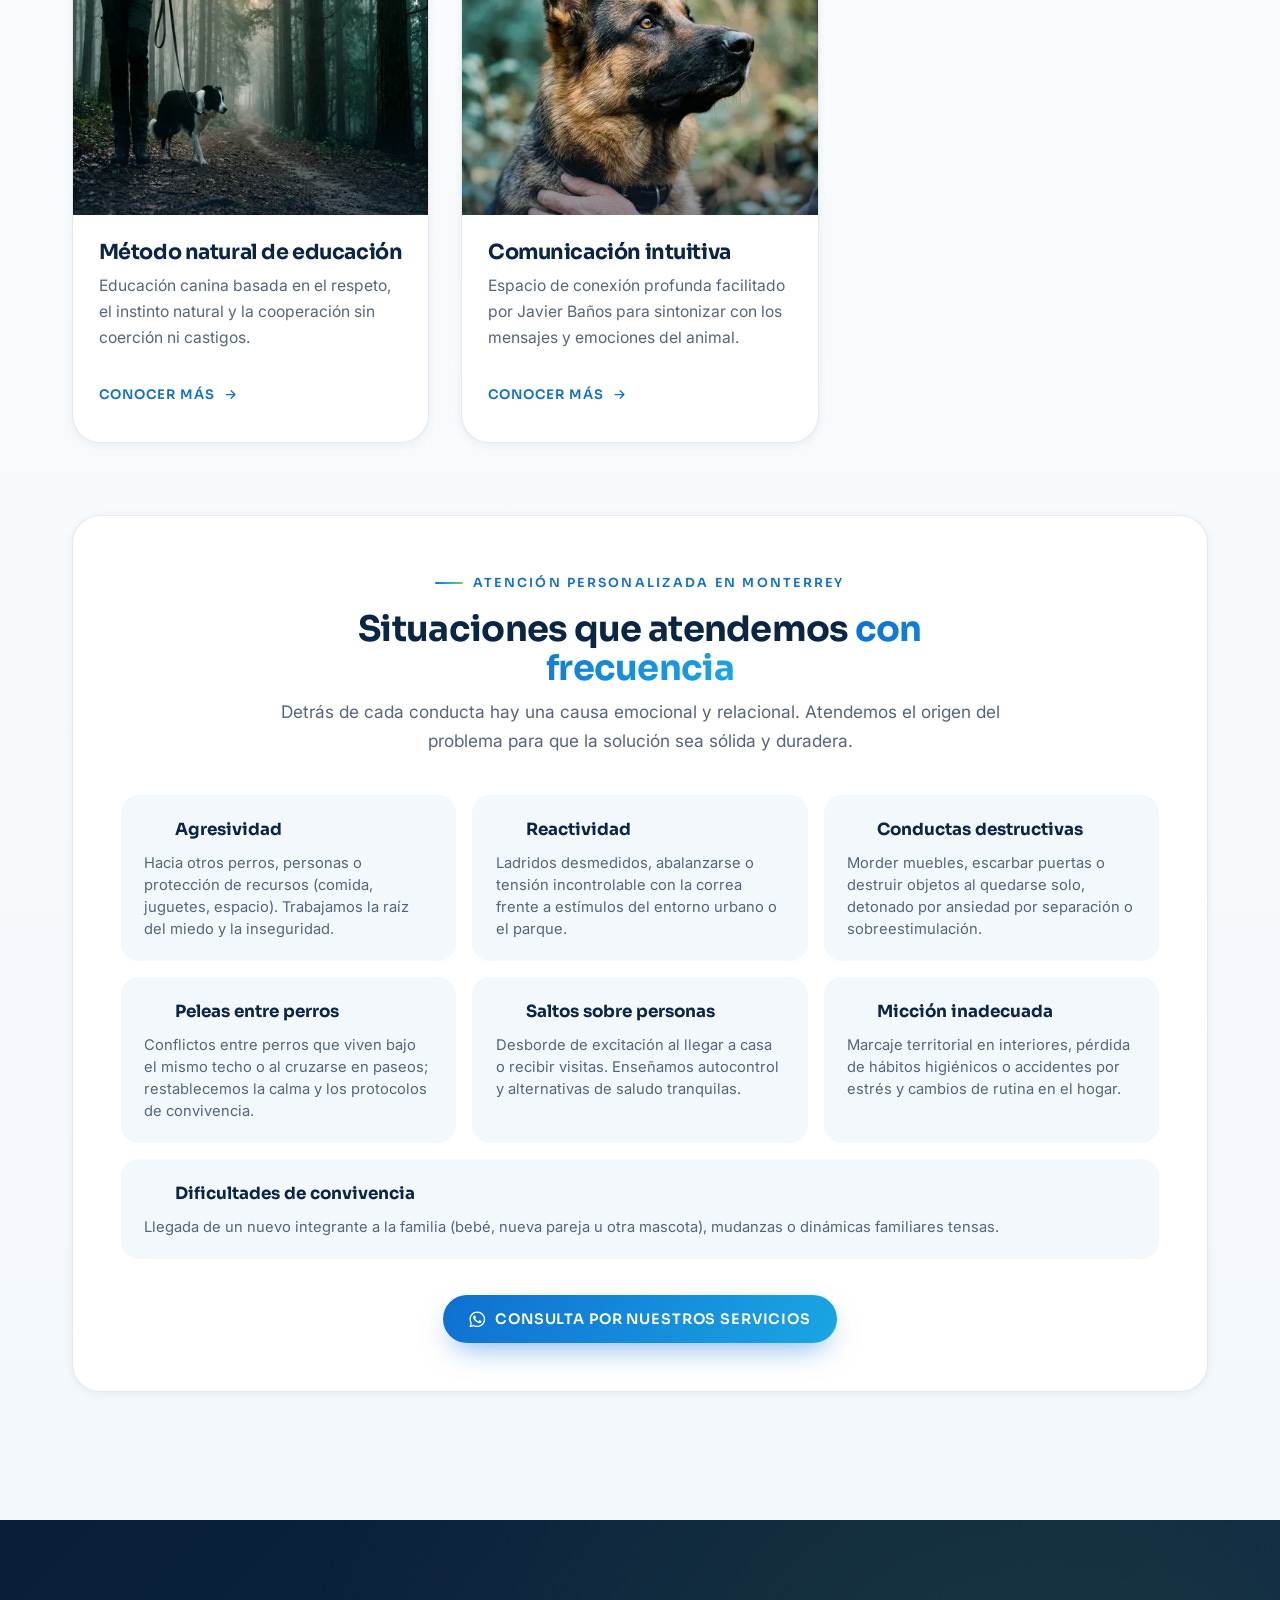
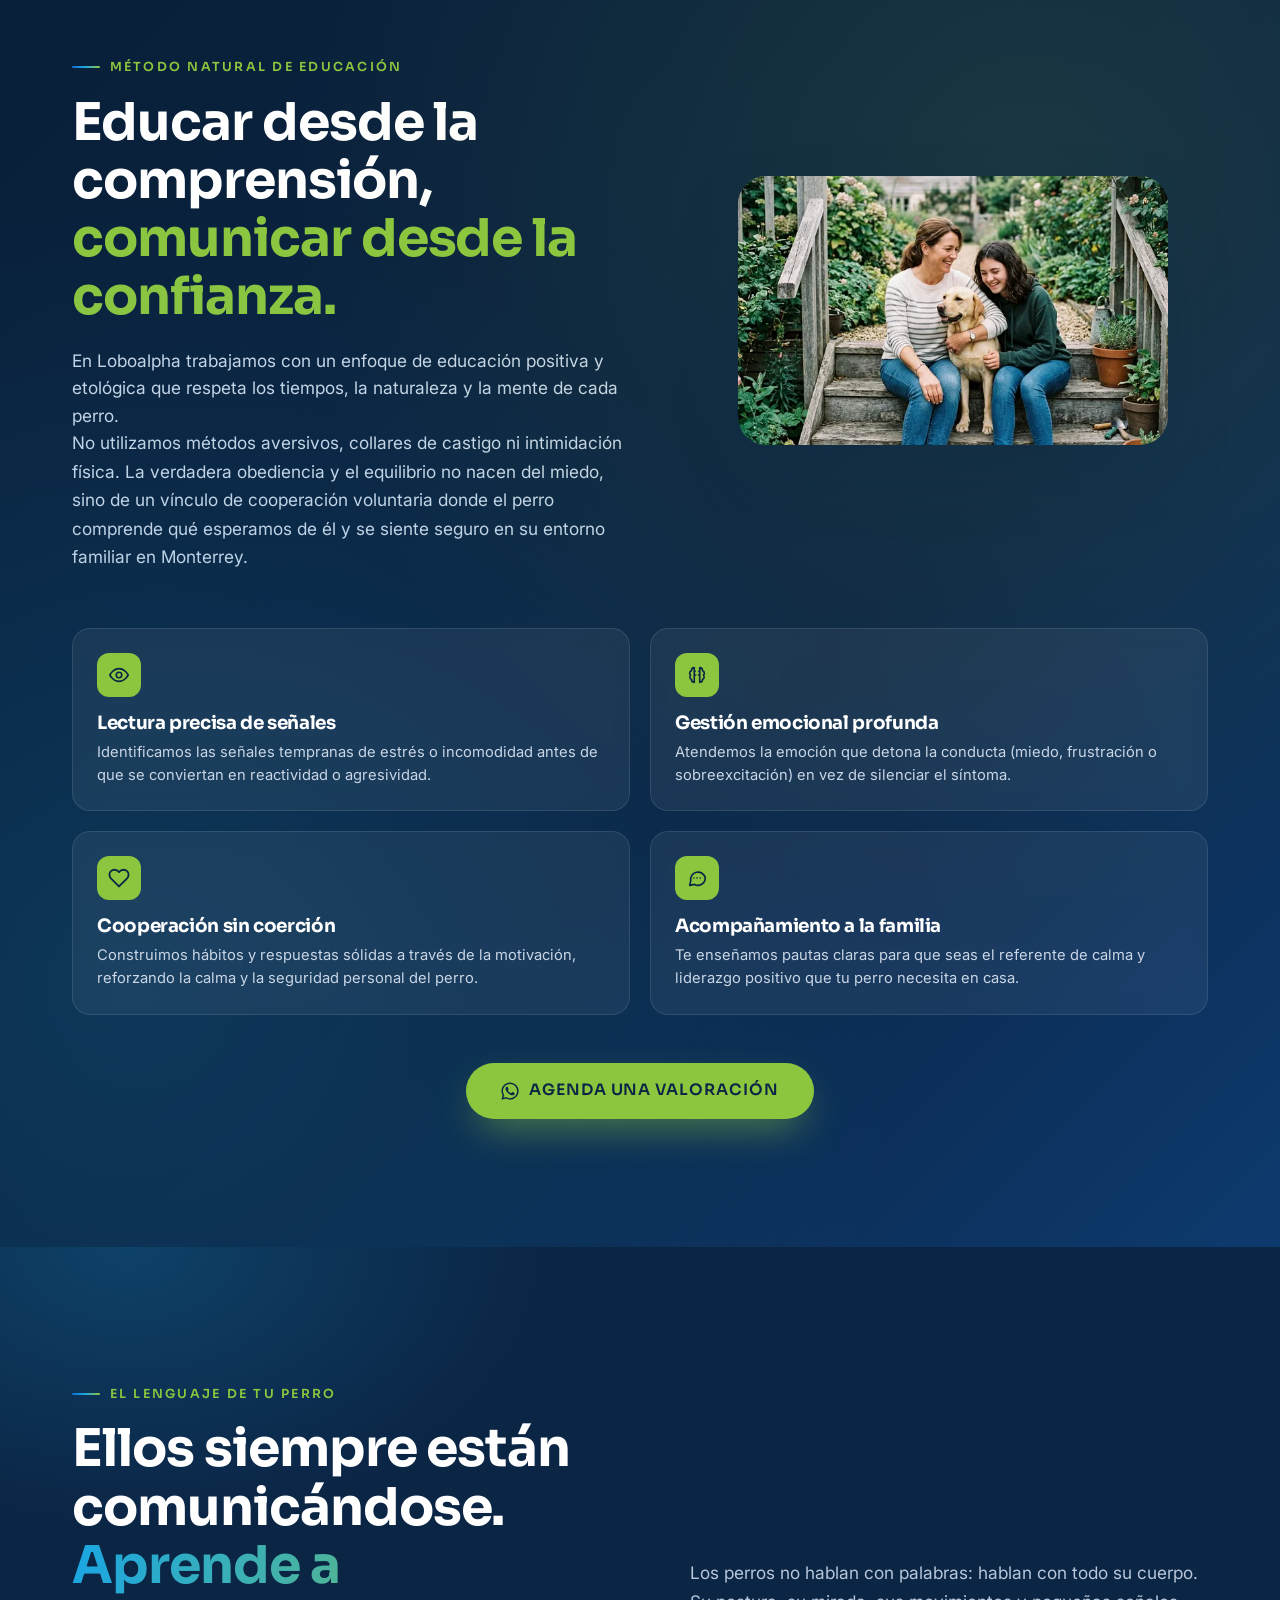
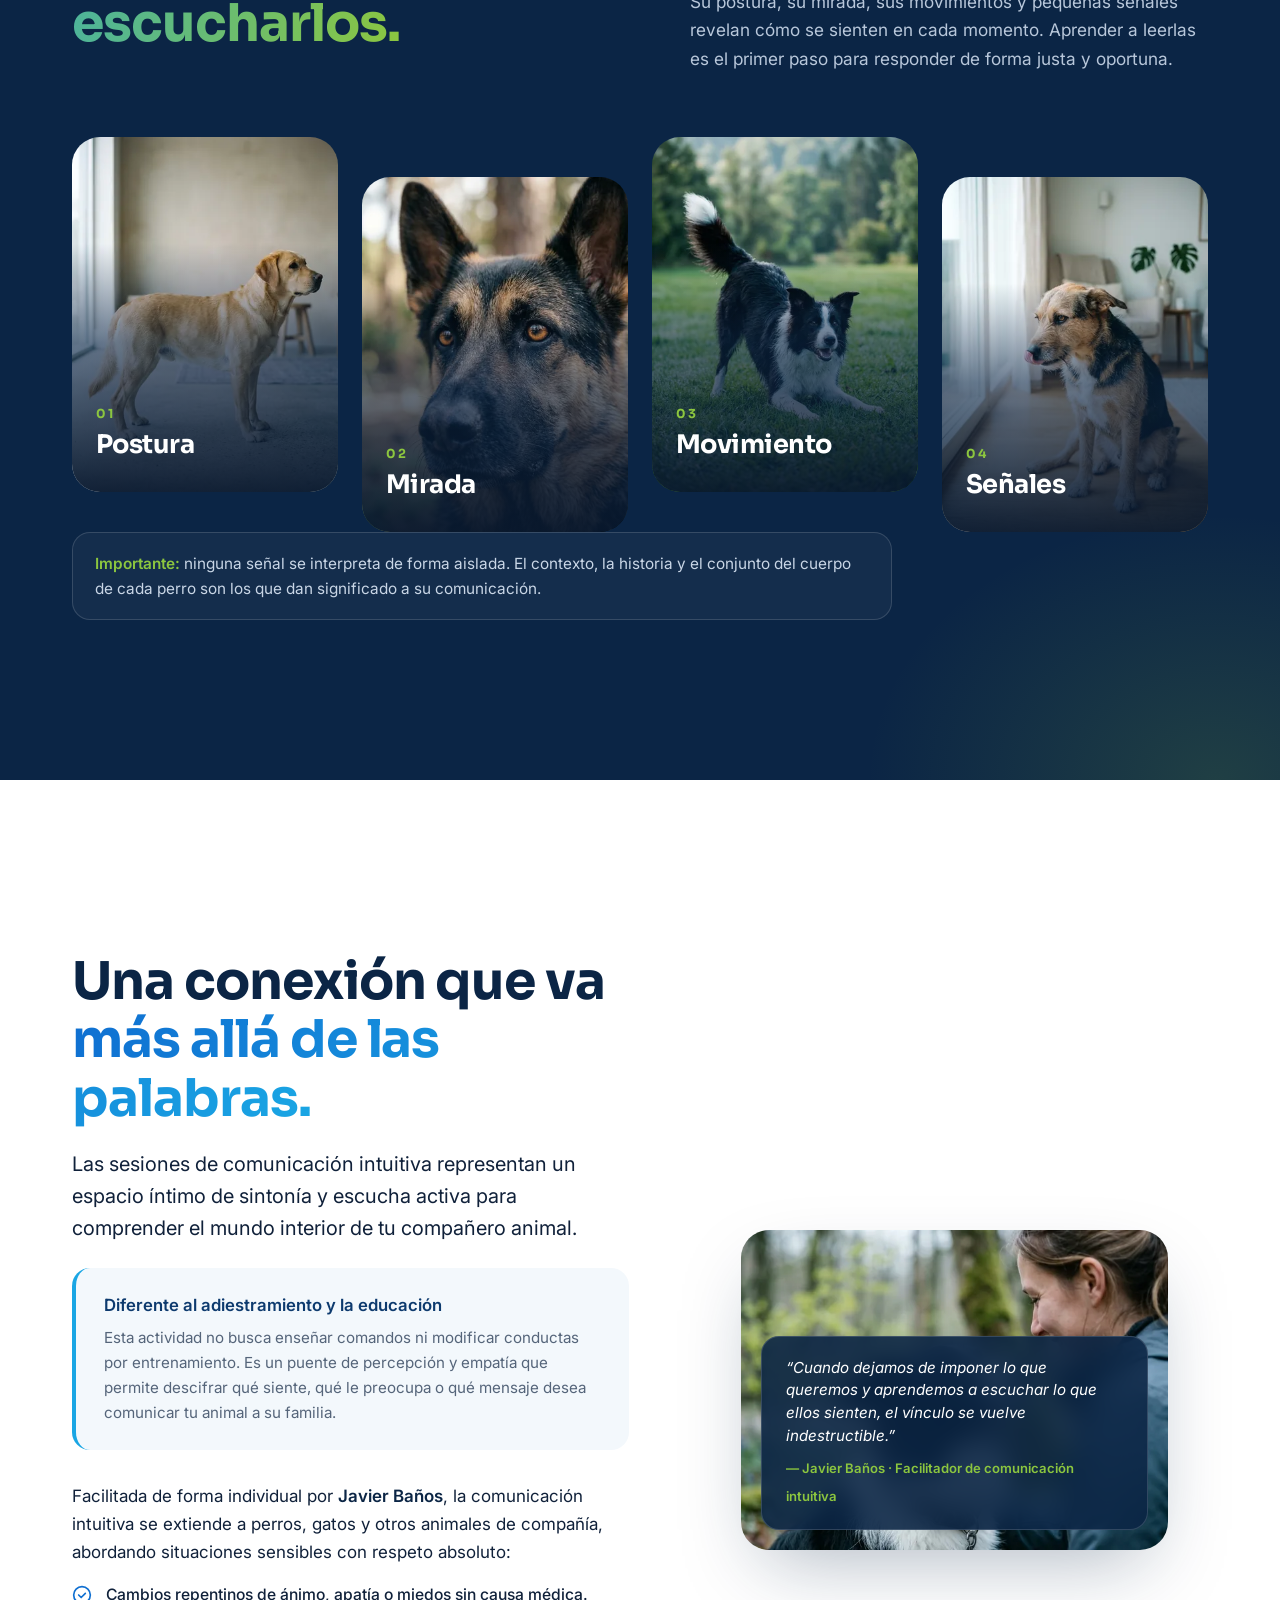
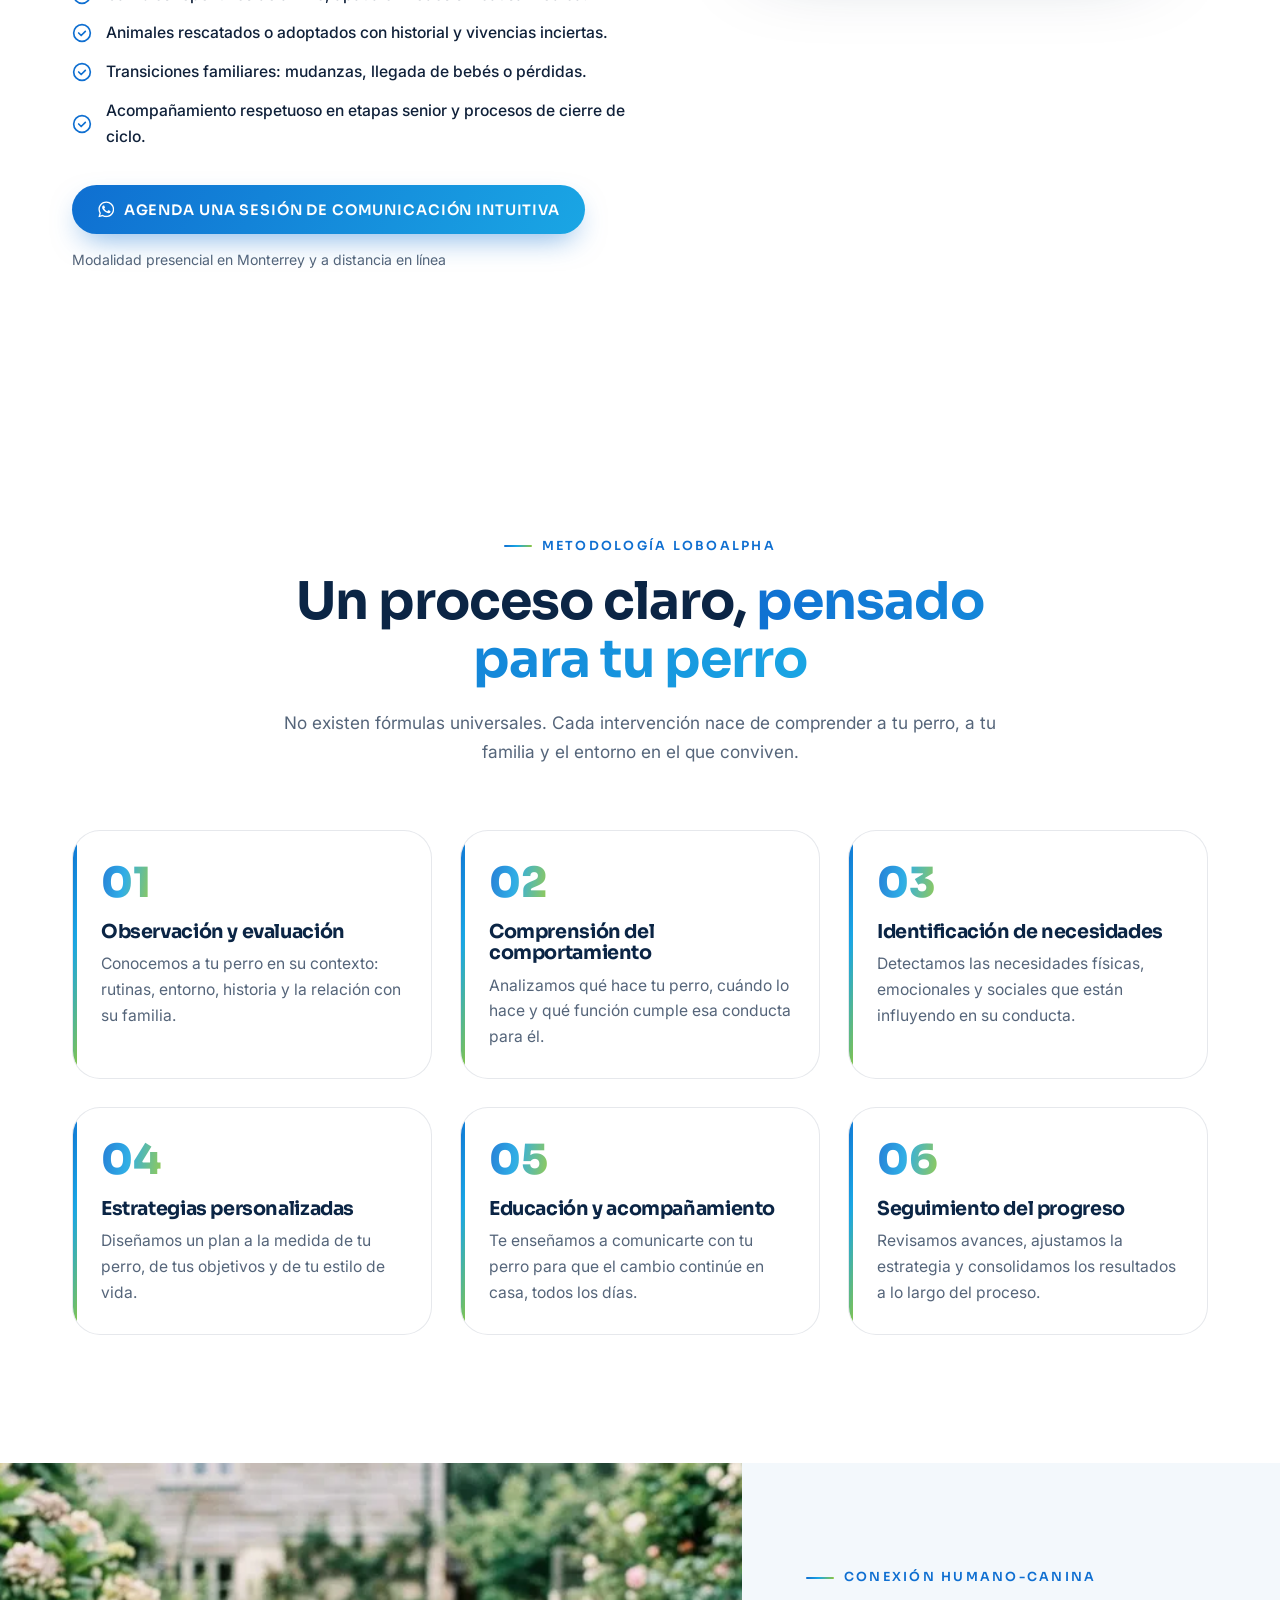
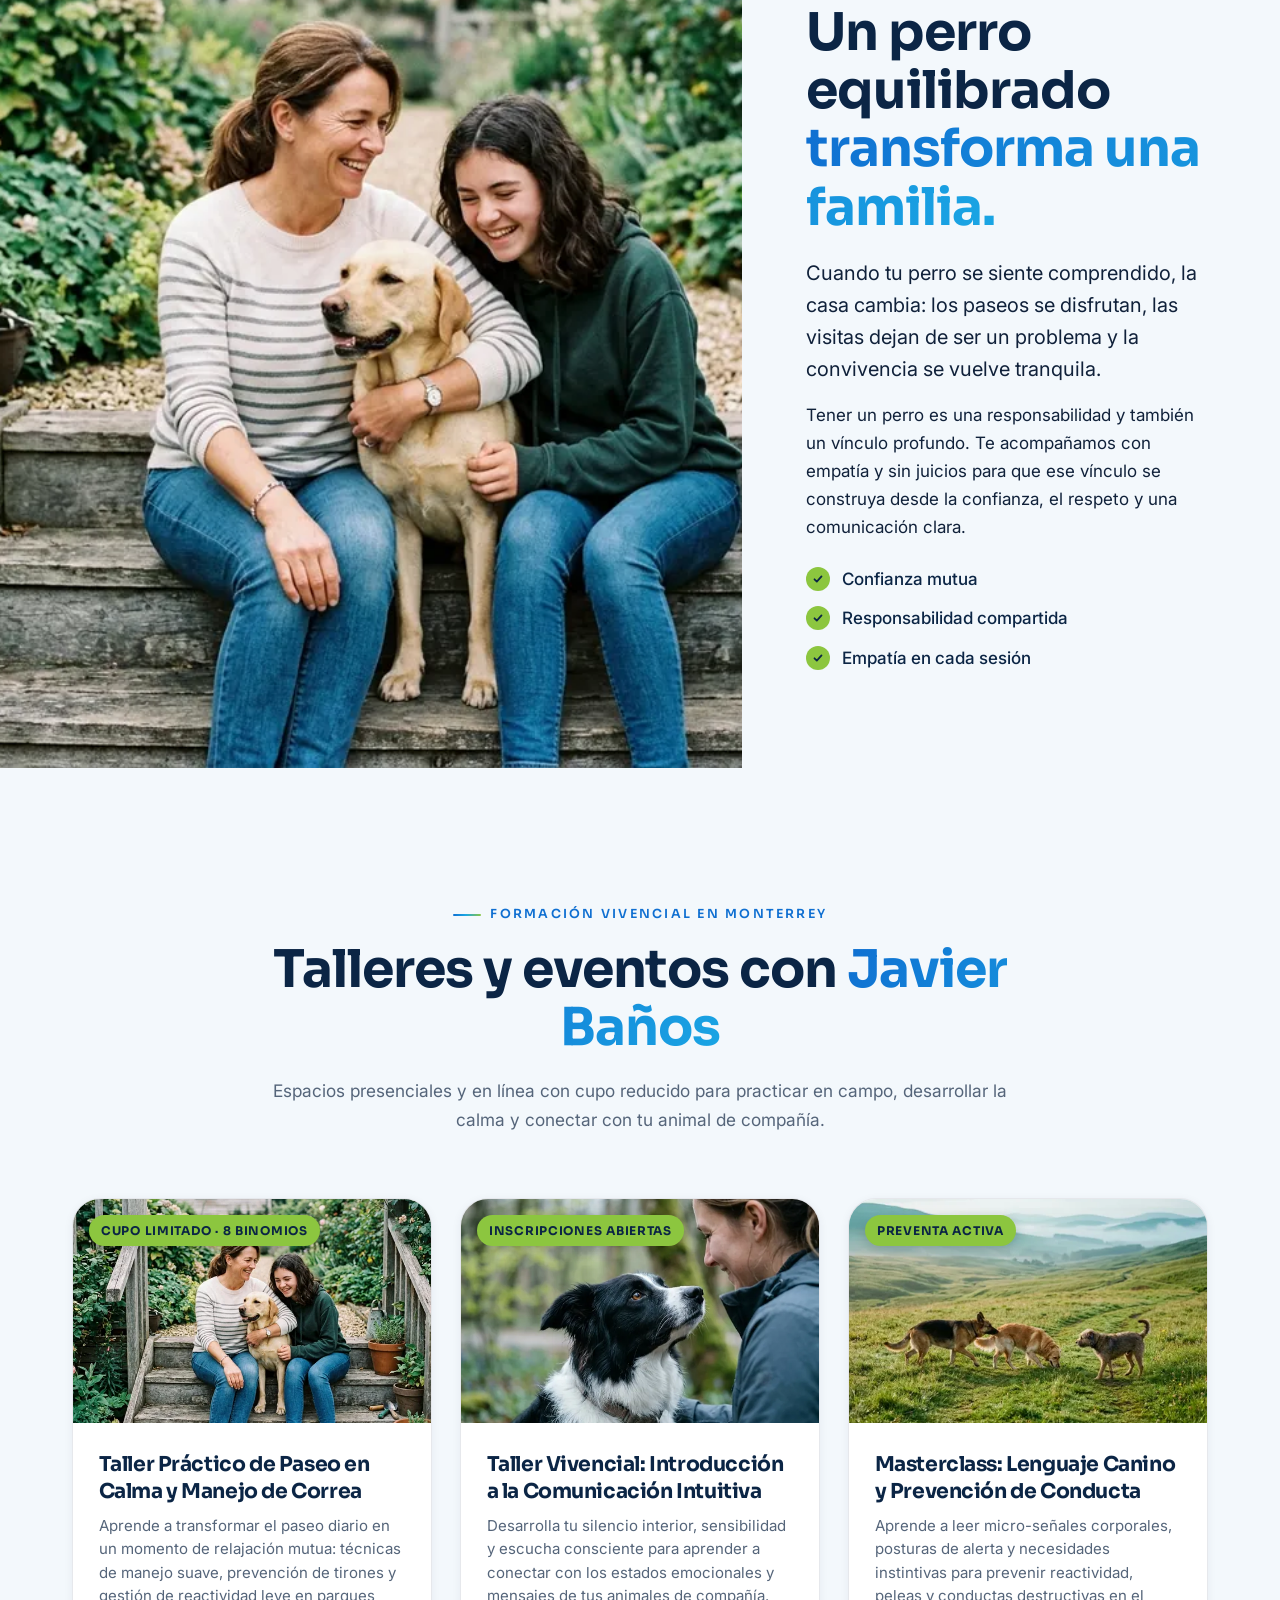
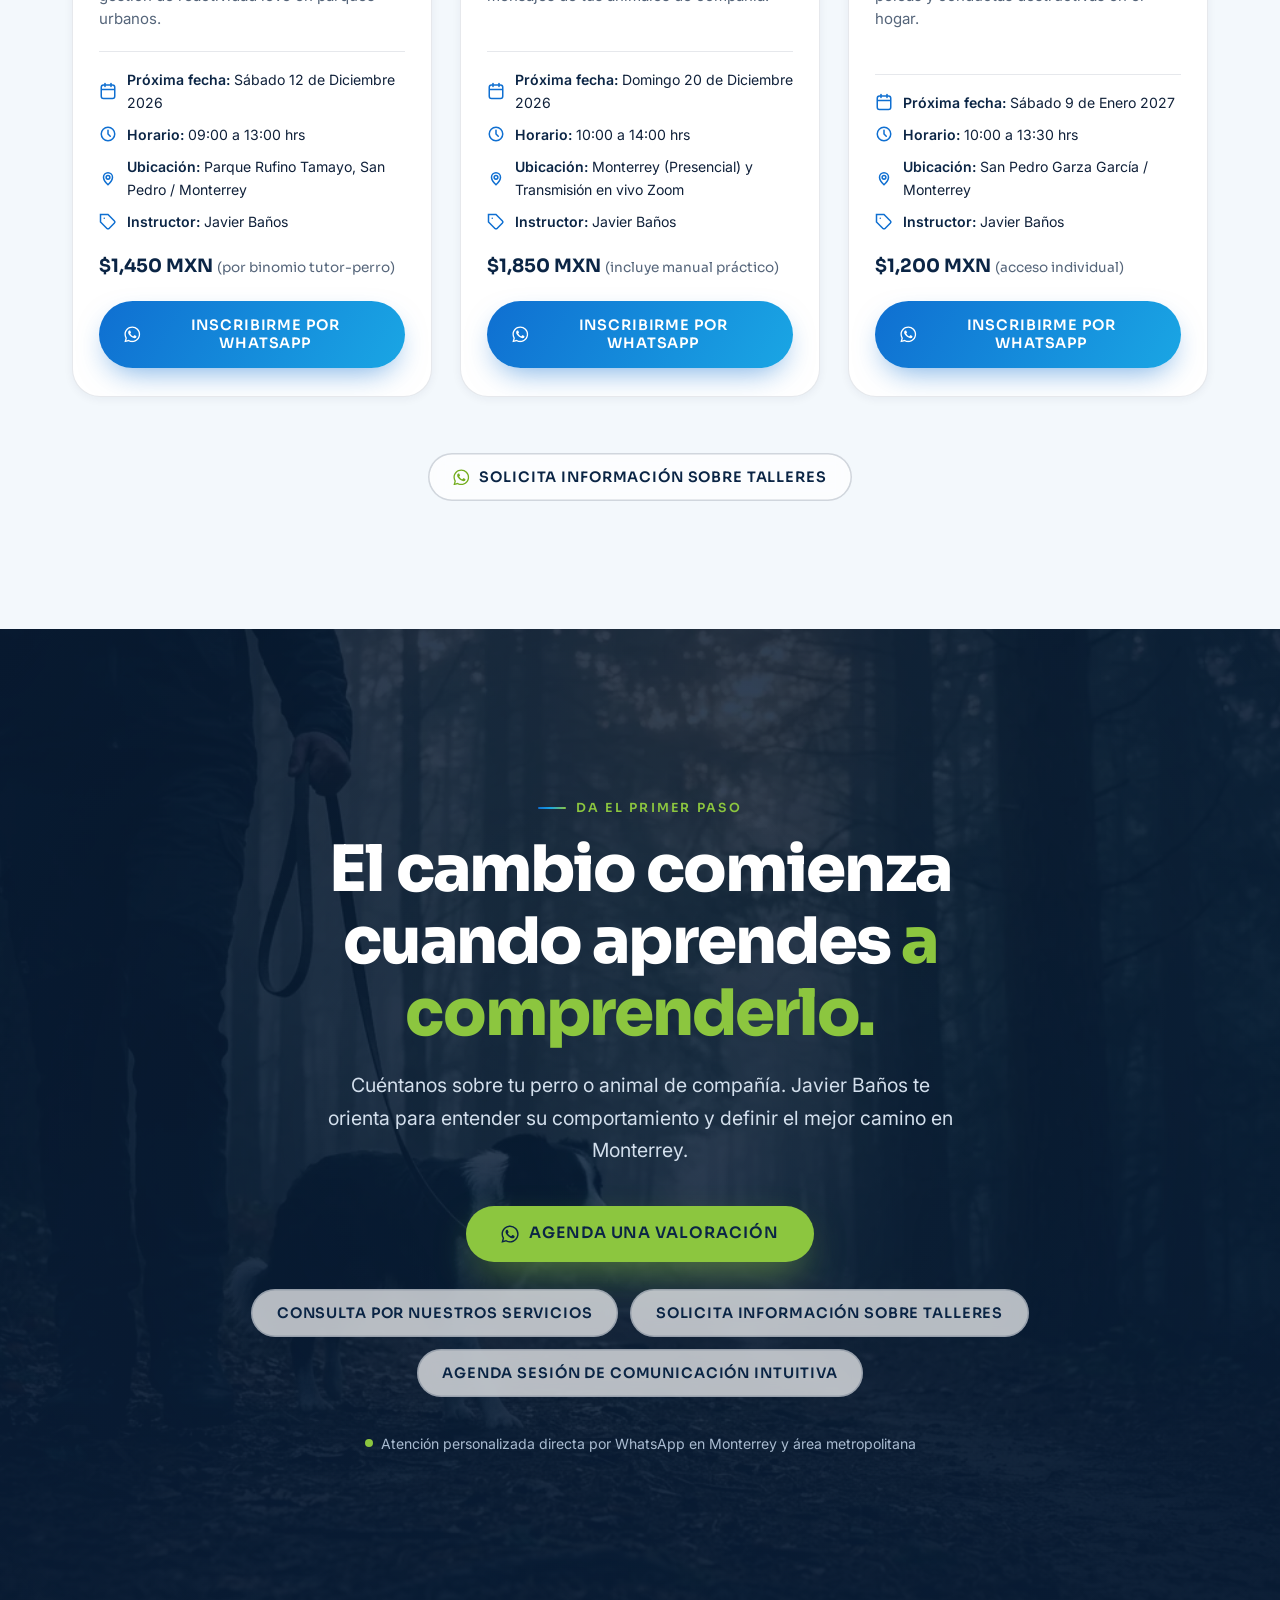
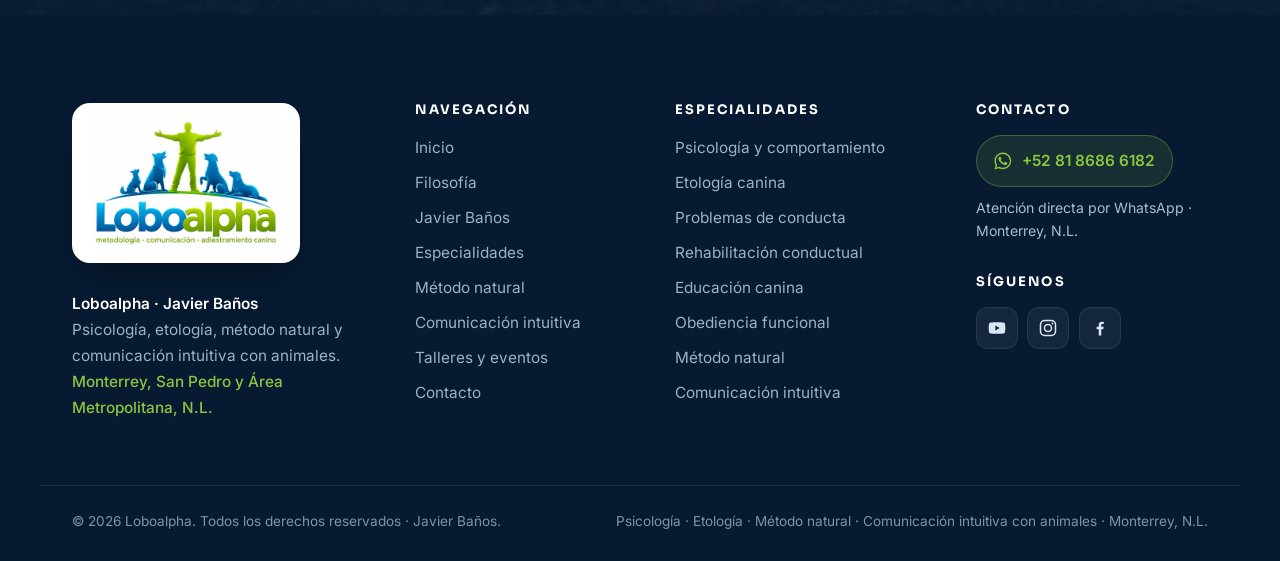
==== commit e02e81b2: "feat(social): vincular canales oficiales de YouTube, Instagram y Facebook - Configura URLs directas " ====
--- a/index.html
+++ b/index.html
@@ -61,6 +61,11 @@
         "telephone": "+528186866182",
         "logo": "https://arcano3ai.github.io/LoboAlpha/assets/img/logo-loboalpha-480.png",
         "image": "https://arcano3ai.github.io/LoboAlpha/assets/img/og-loboalpha.jpg",
+        "sameAs": [
+          "https://www.youtube.com/@loboalphatv",
+          "https://www.instagram.com/loboalphatv",
+          "https://www.facebook.com/profile.php?id=100057430391864"
+        ],
         "address": {
           "@type": "PostalAddress",
           "addressLocality": "Monterrey",
@@ -119,6 +124,11 @@
         "description": "Facilitador de comunicación intuitiva con animales y especialista en conducta, psicología y método natural de adiestramiento canino en Loboalpha Monterrey.",
         "image": "https://arcano3ai.github.io/LoboAlpha/assets/img/javier-banos-800.webp",
         "worksFor": { "@id": "https://arcano3ai.github.io/LoboAlpha/#negocio" },
+        "sameAs": [
+          "https://www.youtube.com/@loboalphatv",
+          "https://www.instagram.com/loboalphatv",
+          "https://www.facebook.com/profile.php?id=100057430391864"
+        ],
         "knowsAbout": [
           "Comunicación intuitiva con animales",
           "Comportamiento canino",
@@ -1026,10 +1036,9 @@
         <p style="margin-top: .6rem; font-size: .88rem; color: #a9bbd0;">Atención directa por WhatsApp · Monterrey, N.L.</p>
         <h3 class="mt">Síguenos</h3>
         <ul class="socials">
-          <li><a href="#contacto" data-social="instagram" aria-label="Loboalpha en Instagram"><svg aria-hidden="true"><use href="#i-instagram"/></svg></a></li>
-          <li><a href="#contacto" data-social="facebook" aria-label="Loboalpha en Facebook"><svg aria-hidden="true"><use href="#i-facebook"/></svg></a></li>
-          <li><a href="#contacto" data-social="tiktok" aria-label="Loboalpha en TikTok"><svg aria-hidden="true"><use href="#i-tiktok"/></svg></a></li>
-          <li><a href="#contacto" data-social="youtube" aria-label="Loboalpha en YouTube"><svg aria-hidden="true"><use href="#i-youtube"/></svg></a></li>
+          <li><a href="https://www.youtube.com/@loboalphatv" target="_blank" rel="noopener noreferrer" data-social="youtube" aria-label="Loboalpha en YouTube"><svg aria-hidden="true"><use href="#i-youtube"/></svg></a></li>
+          <li><a href="https://www.instagram.com/loboalphatv" target="_blank" rel="noopener noreferrer" data-social="instagram" aria-label="Loboalpha en Instagram"><svg aria-hidden="true"><use href="#i-instagram"/></svg></a></li>
+          <li><a href="https://www.facebook.com/profile.php?id=100057430391864" target="_blank" rel="noopener noreferrer" data-social="facebook" aria-label="Loboalpha en Facebook"><svg aria-hidden="true"><use href="#i-facebook"/></svg></a></li>
         </ul>
       </div>
     </div>
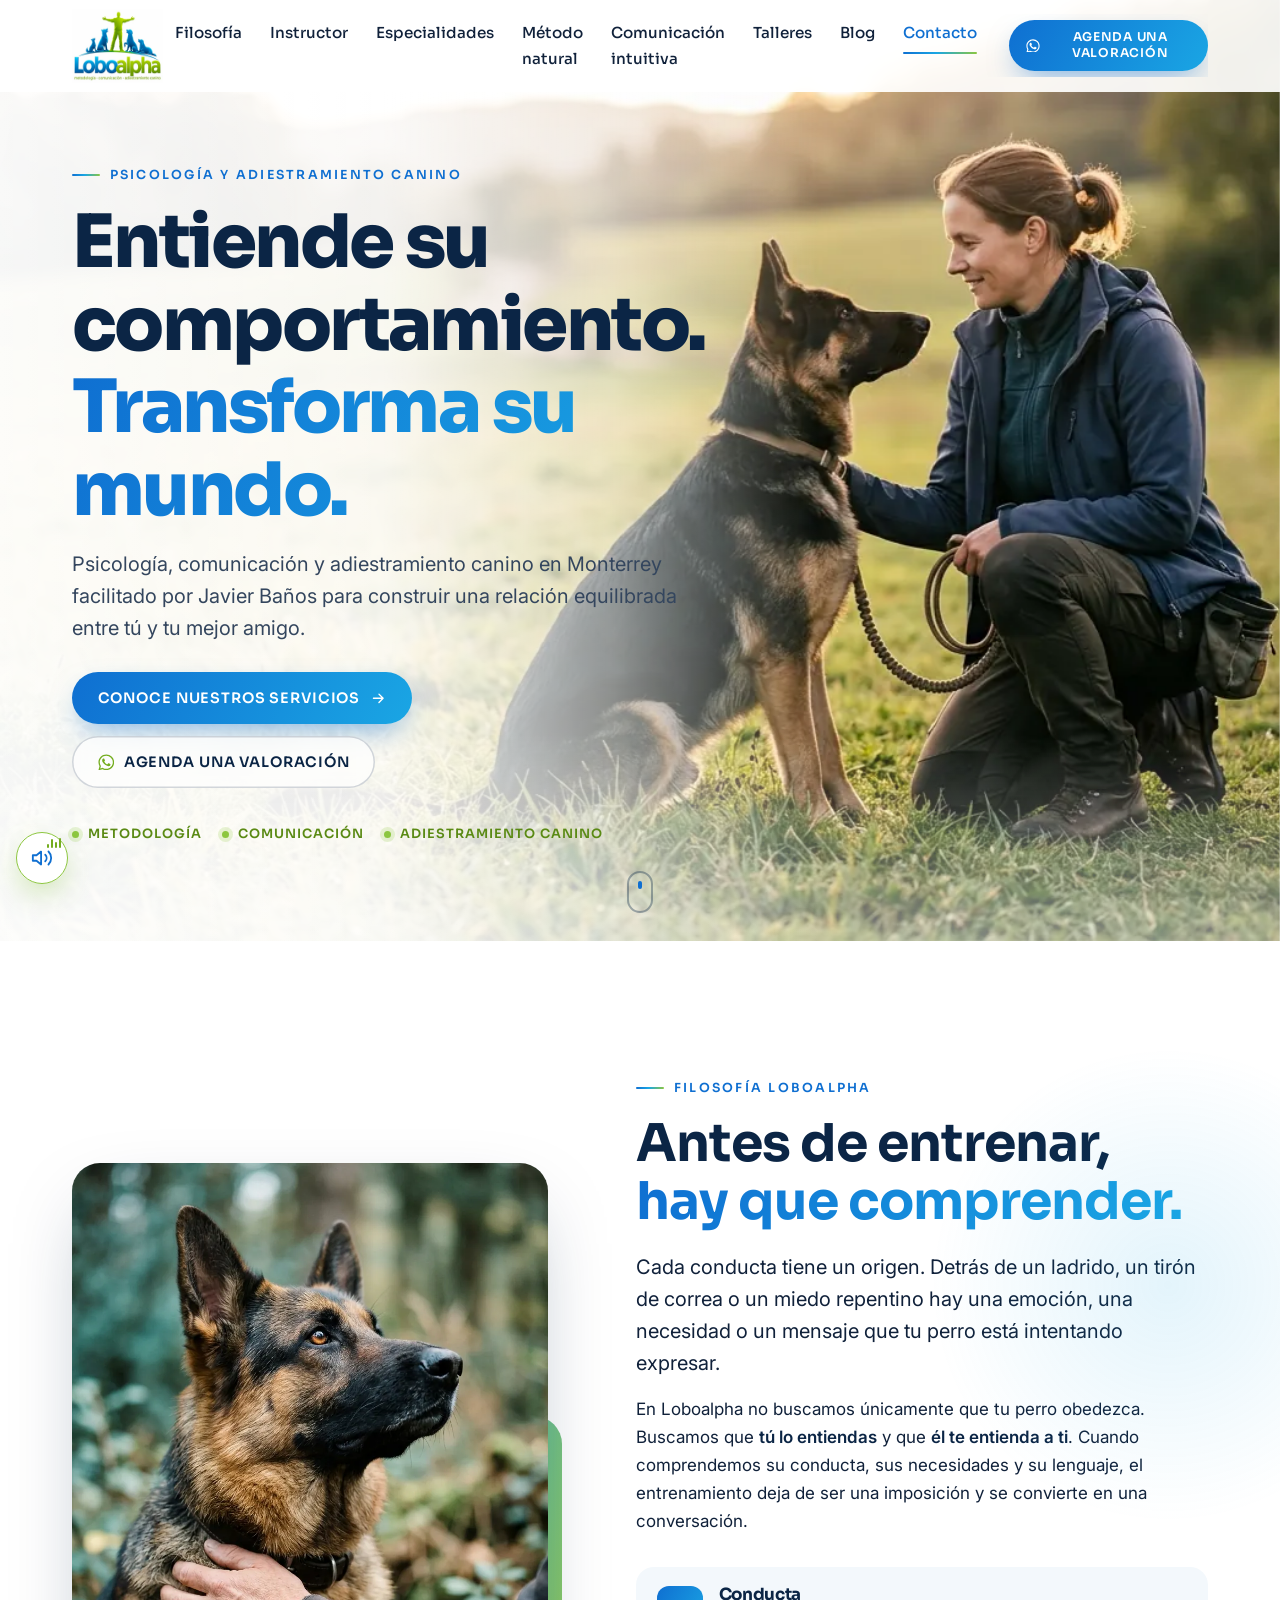
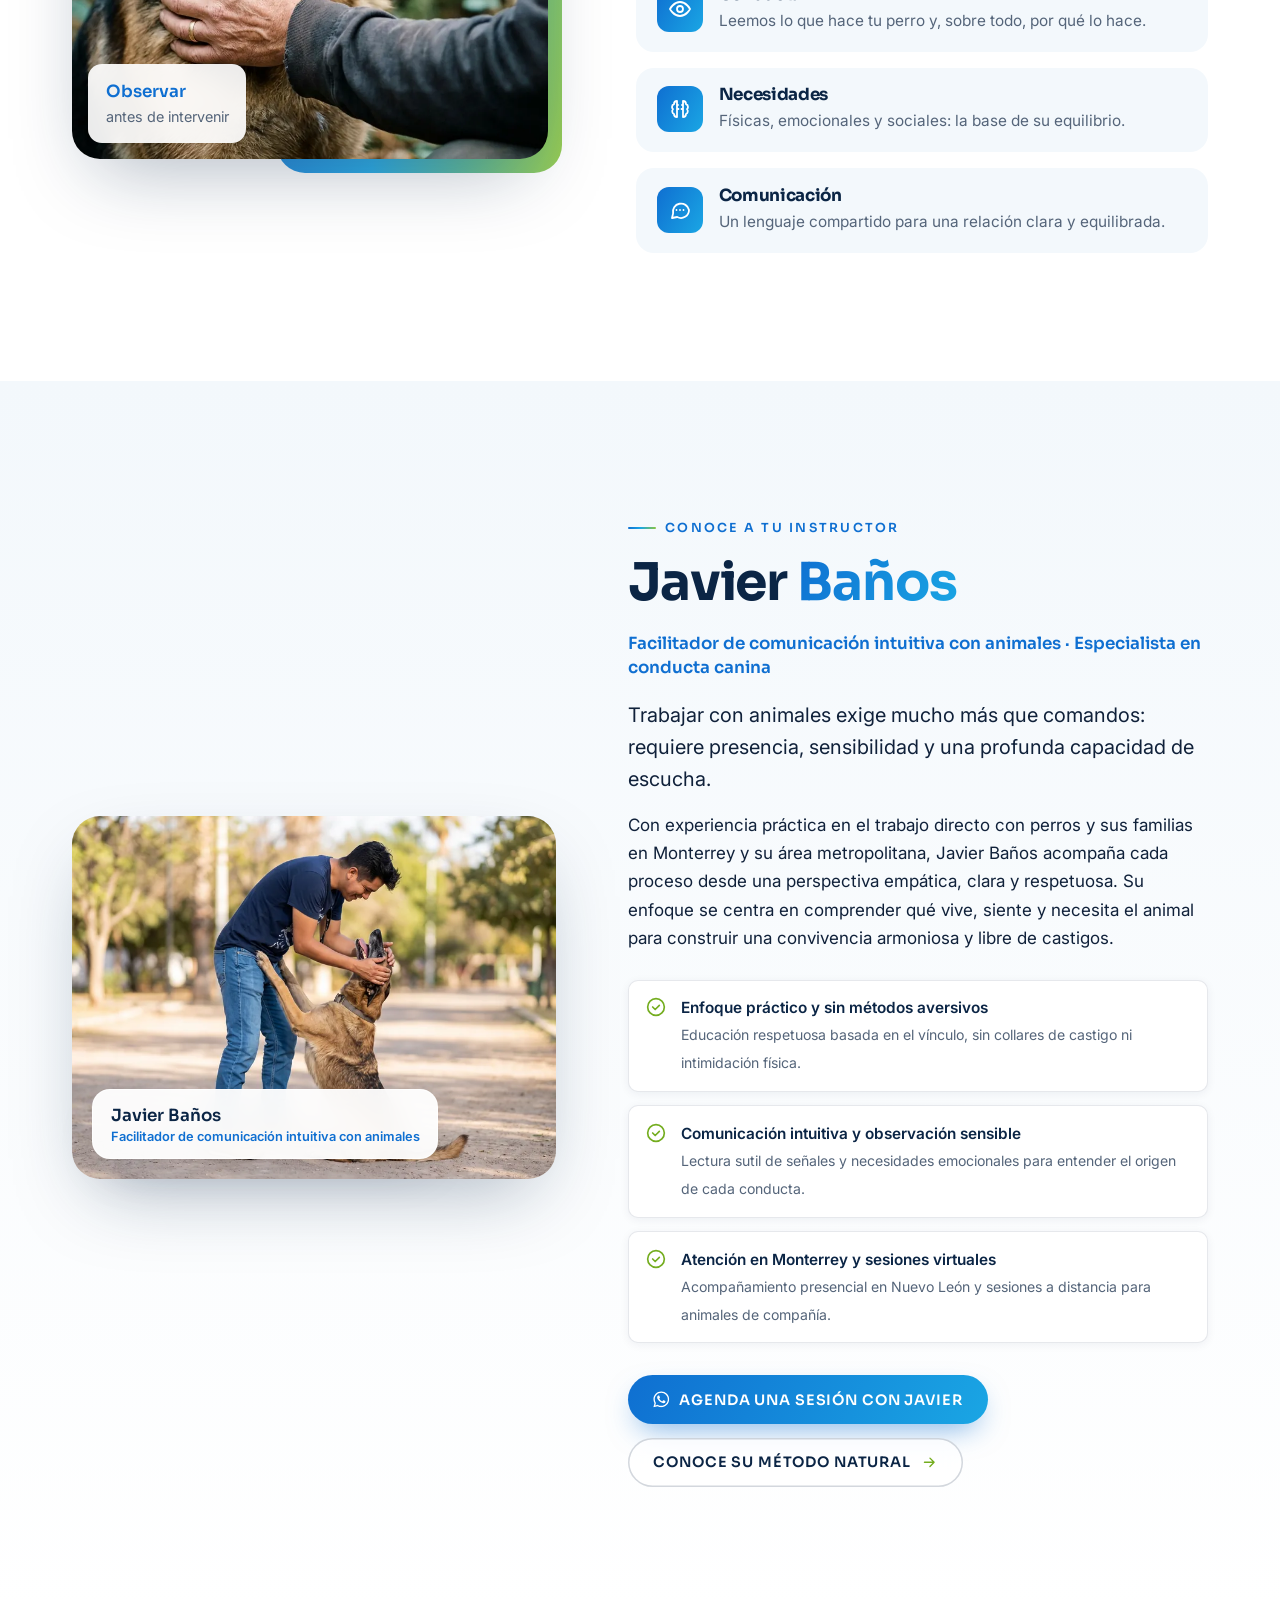
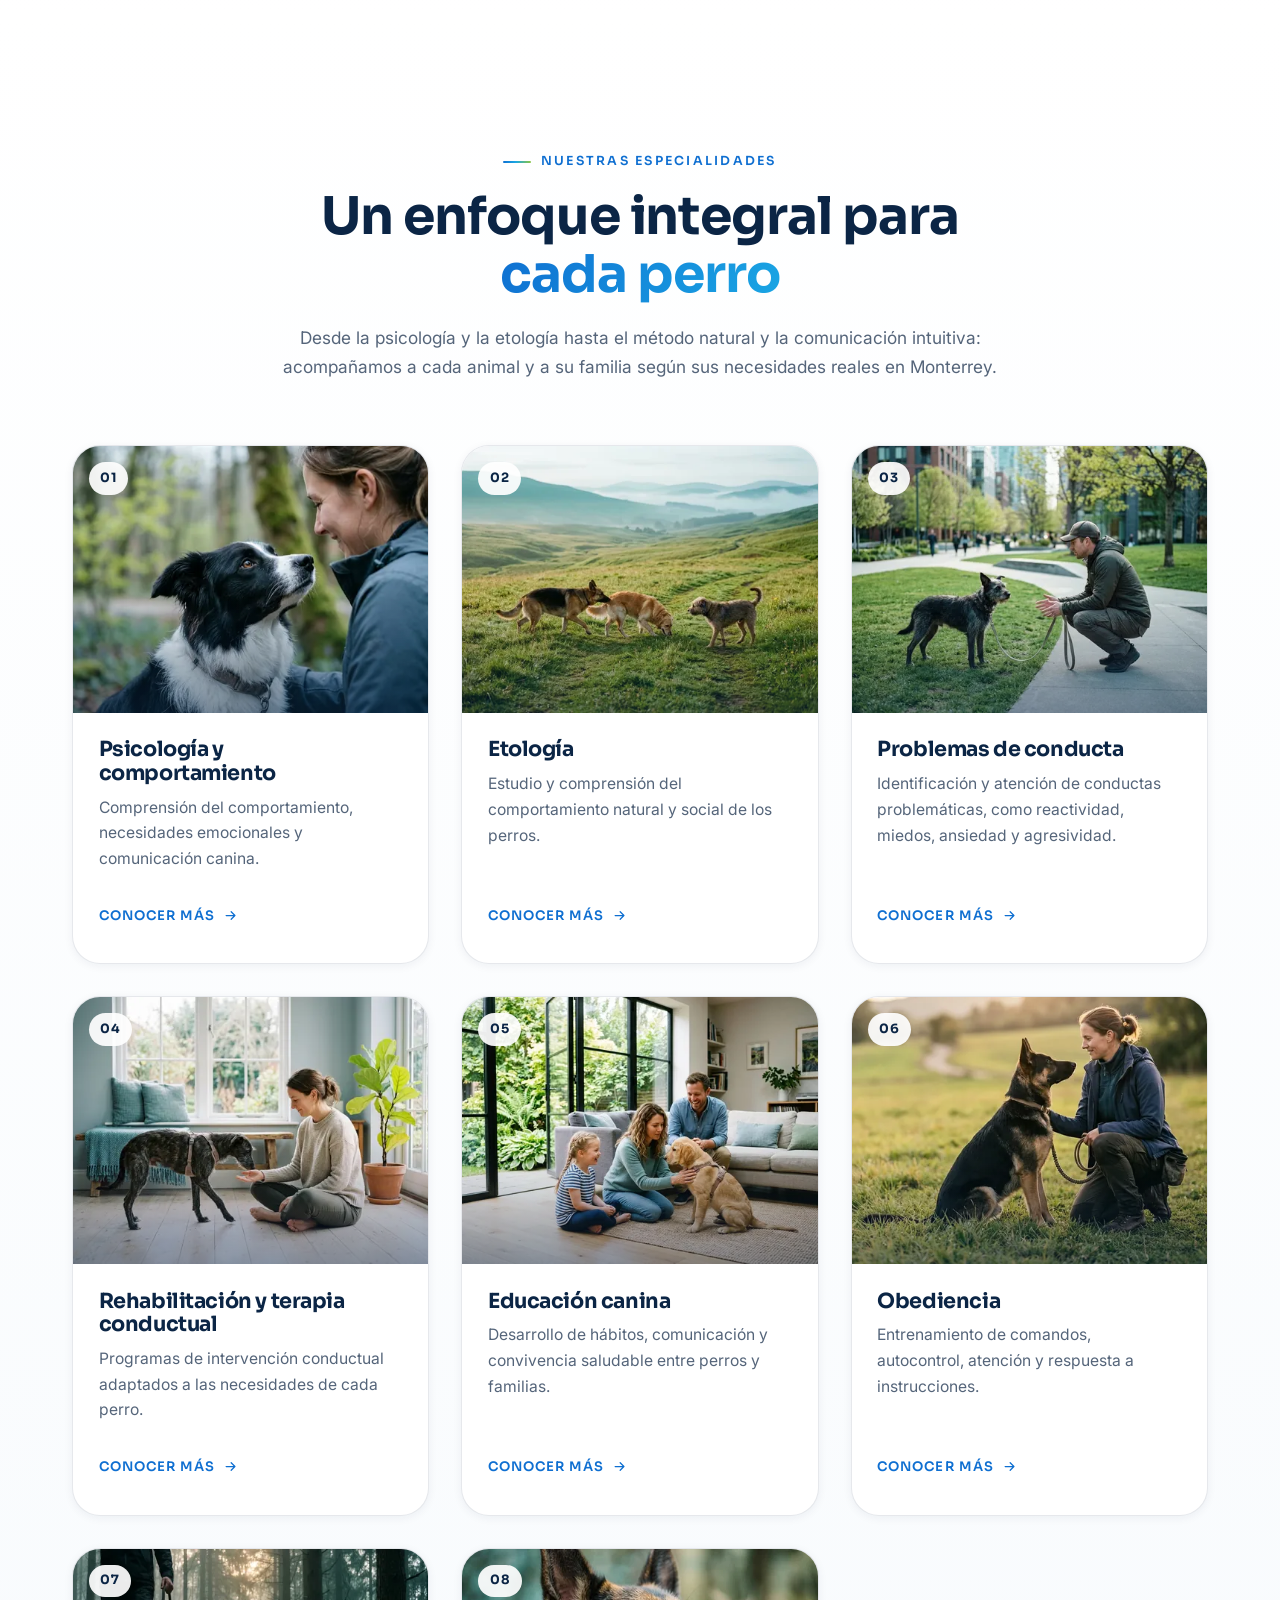
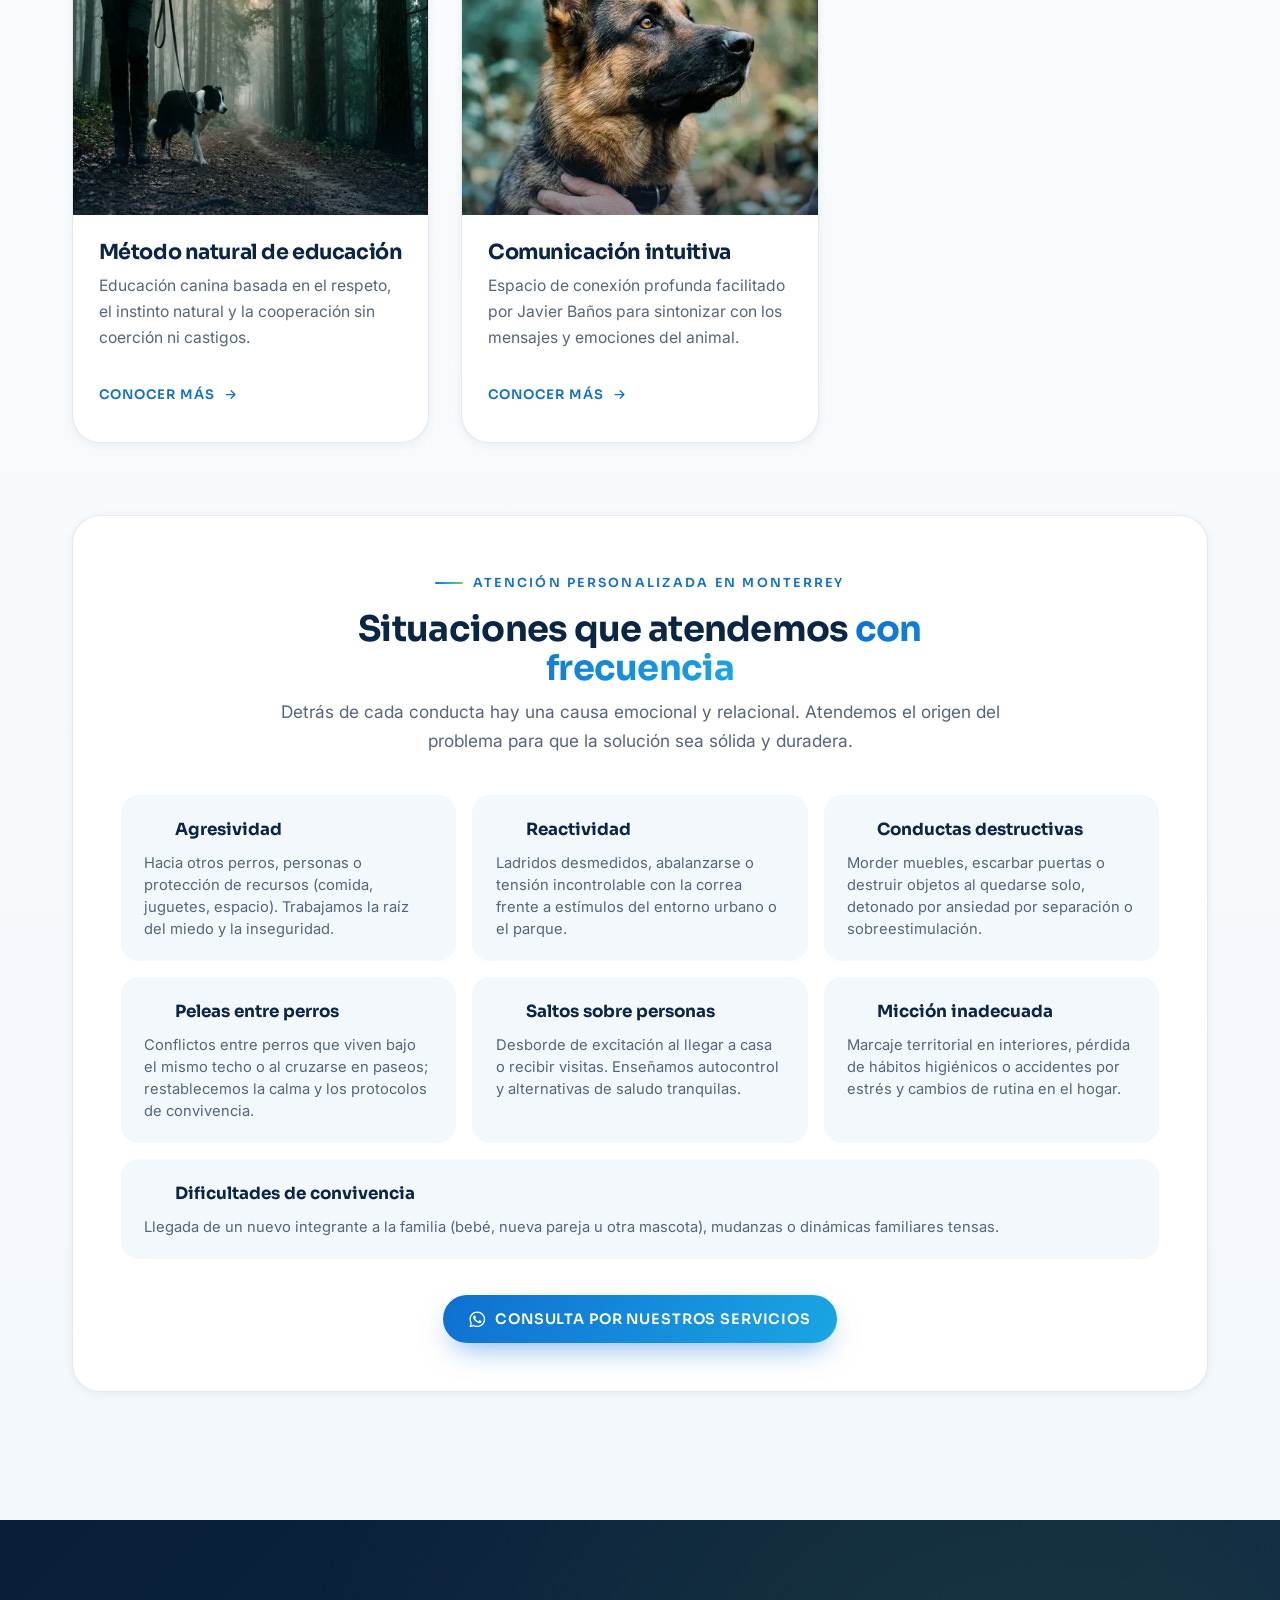
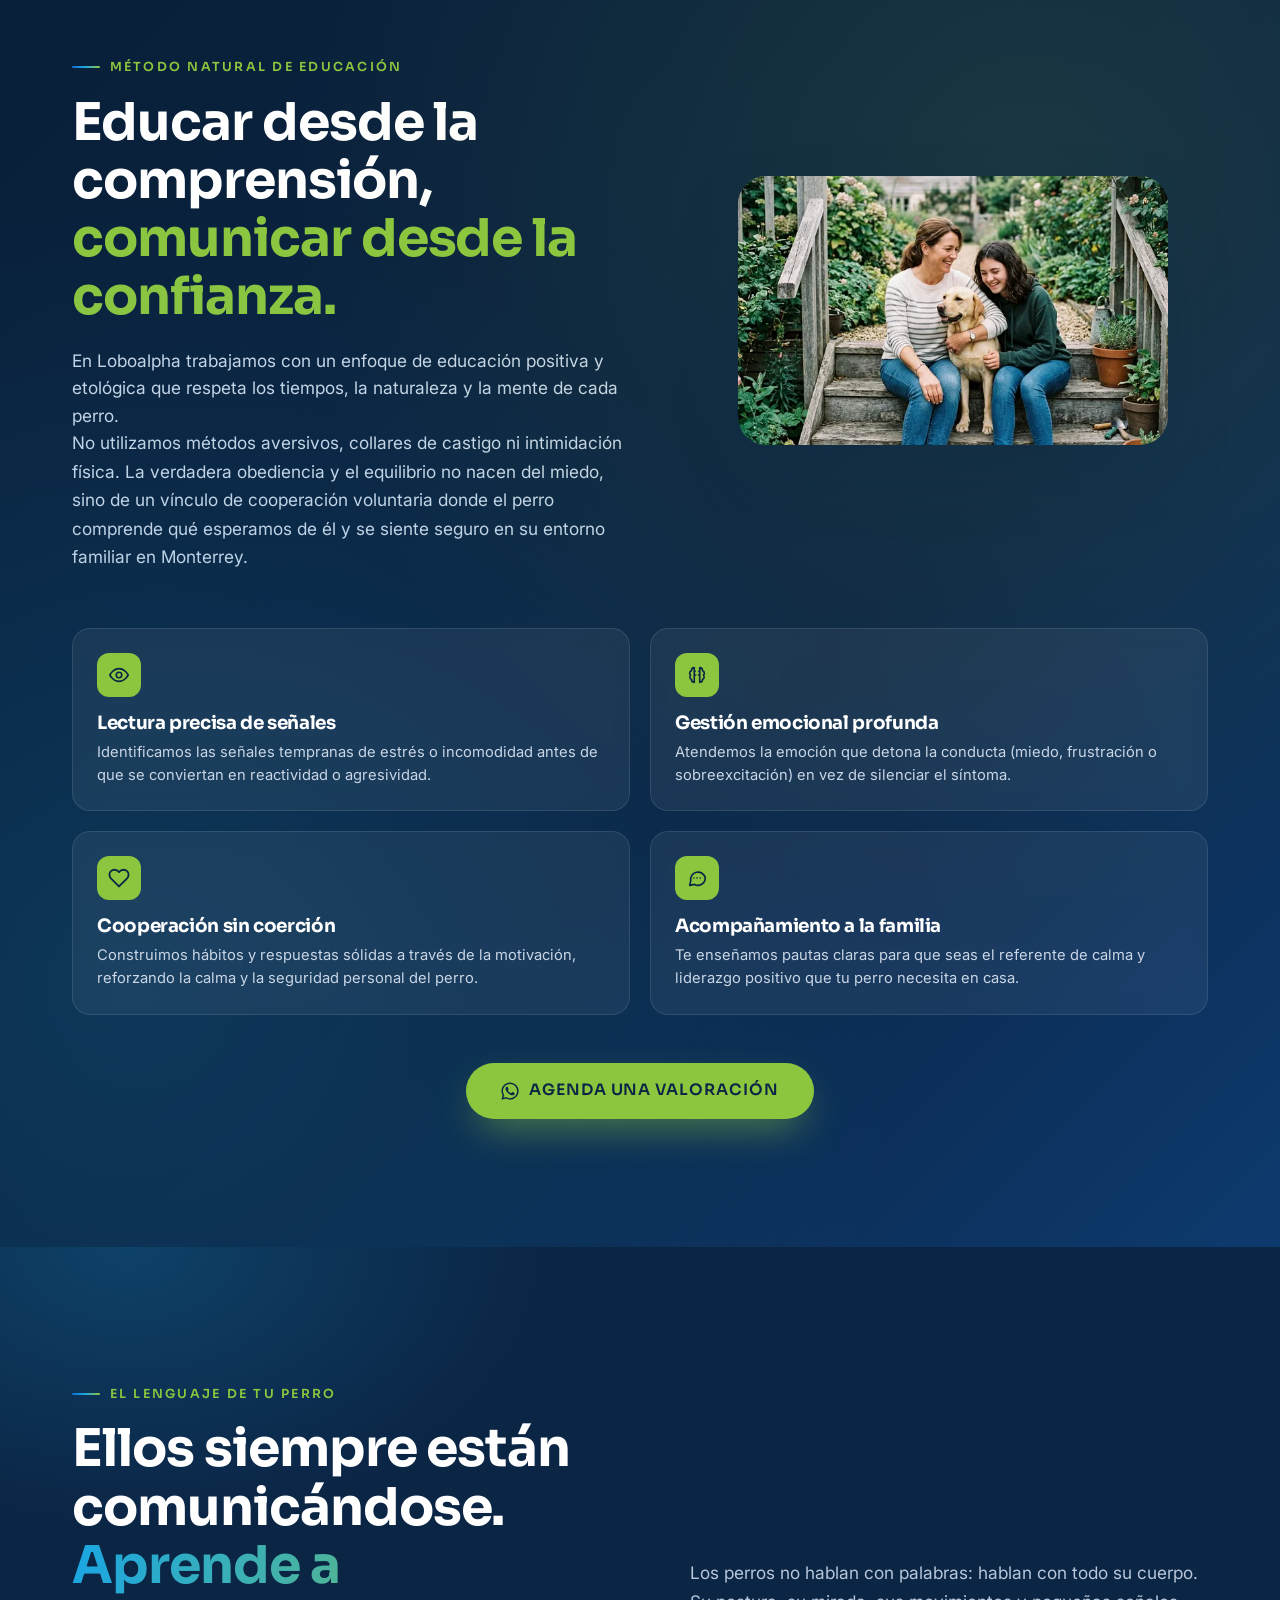
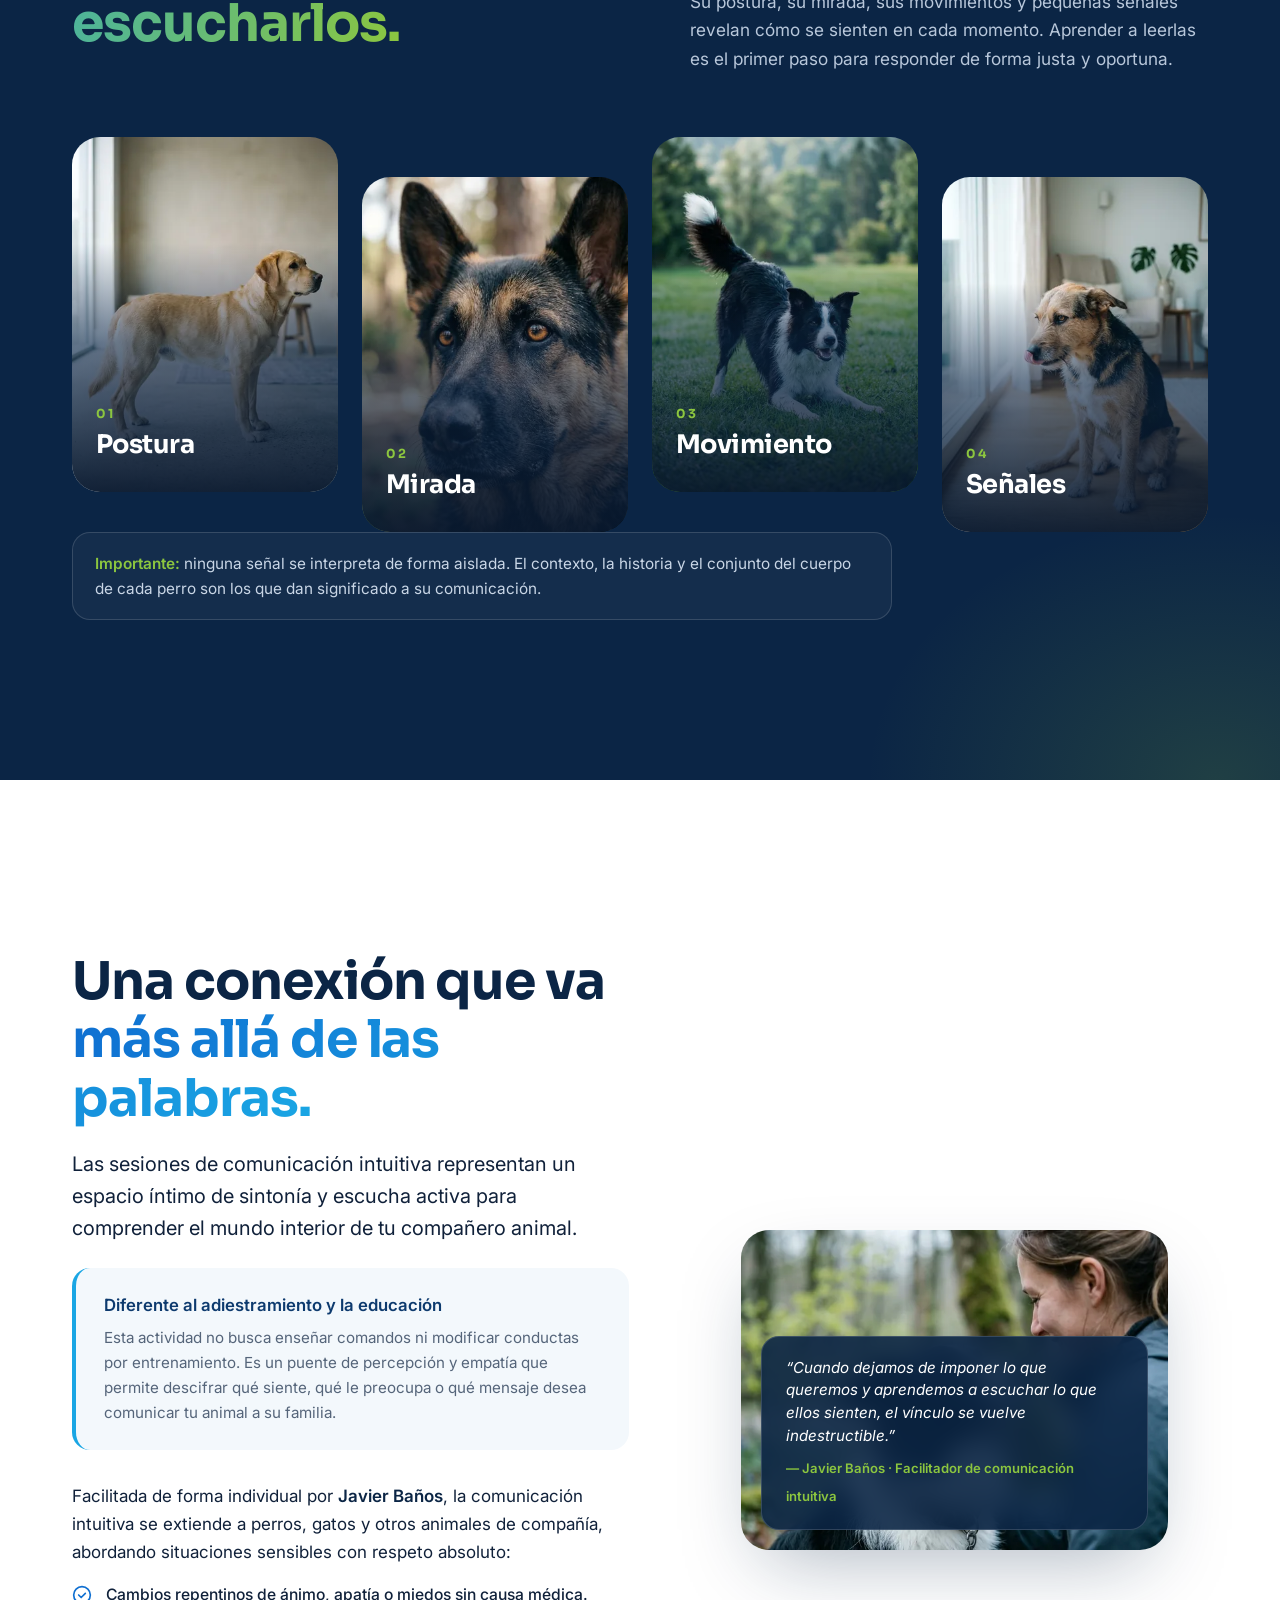
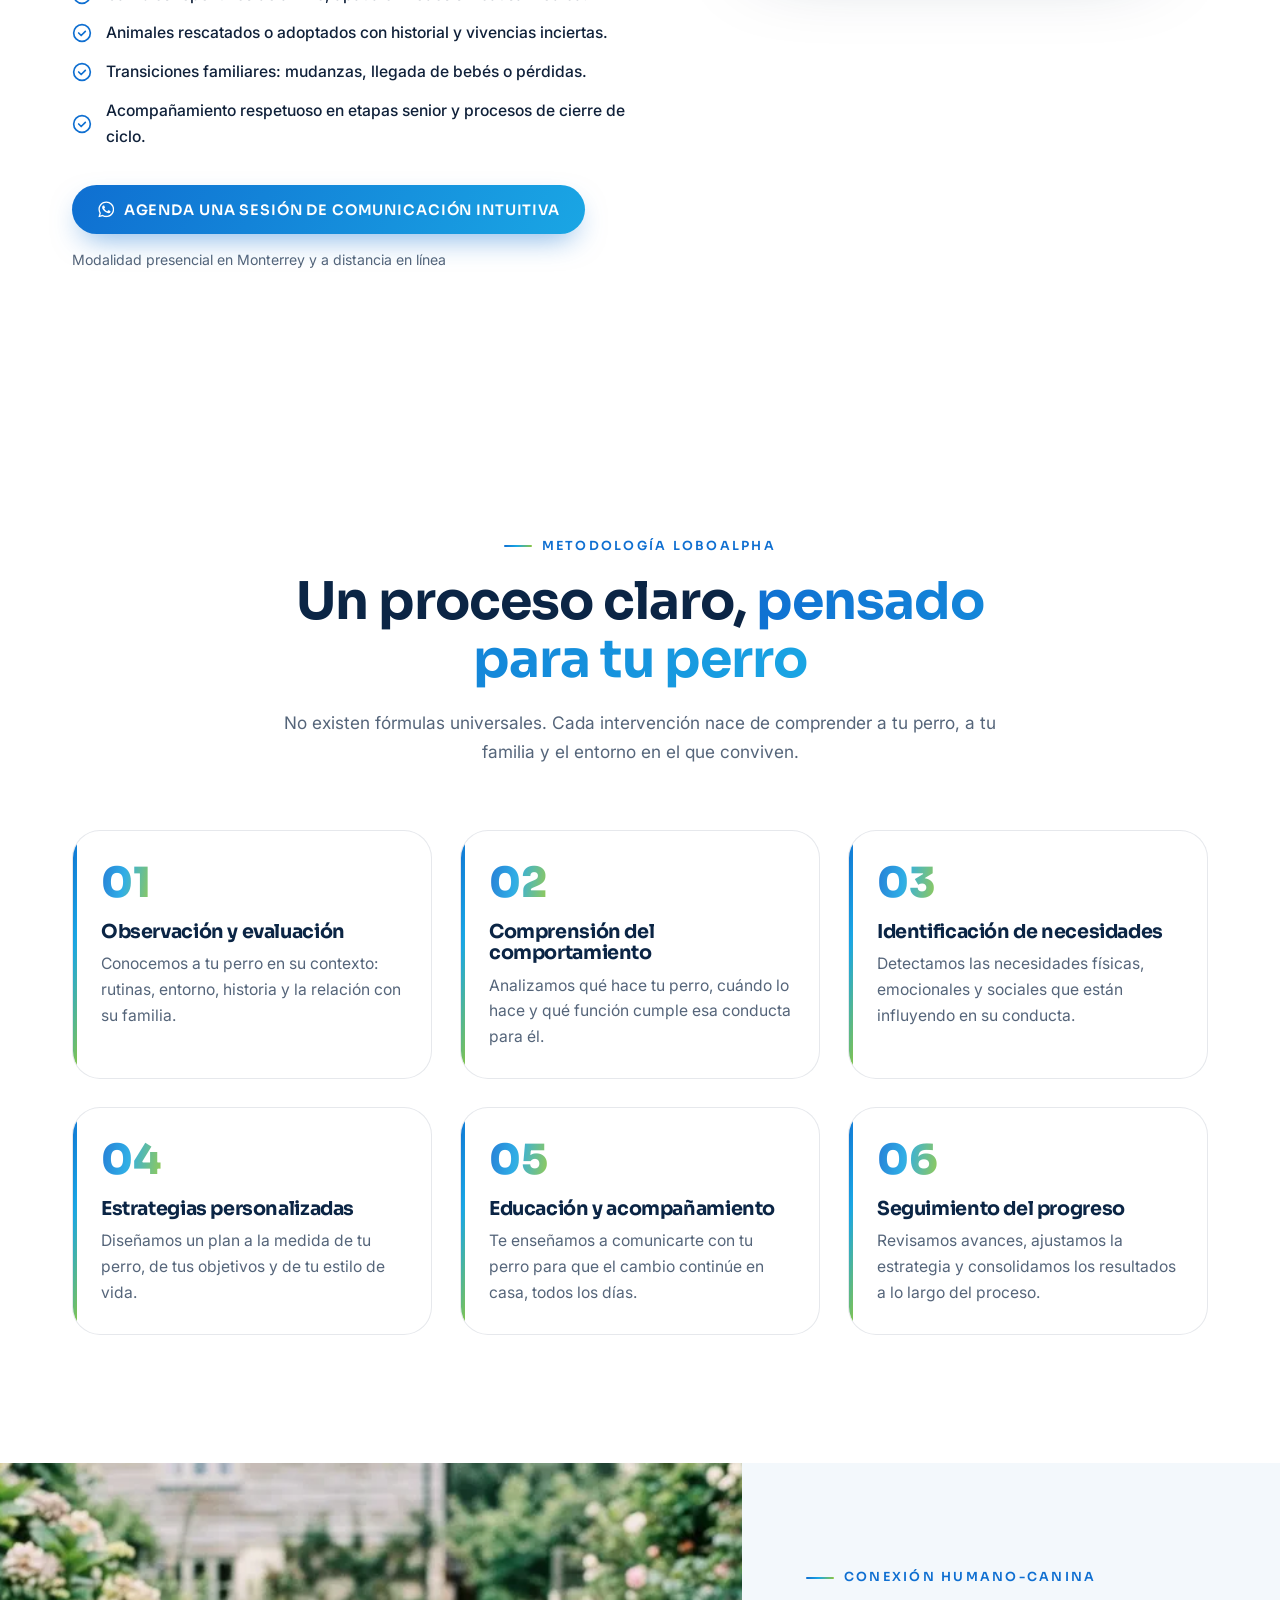
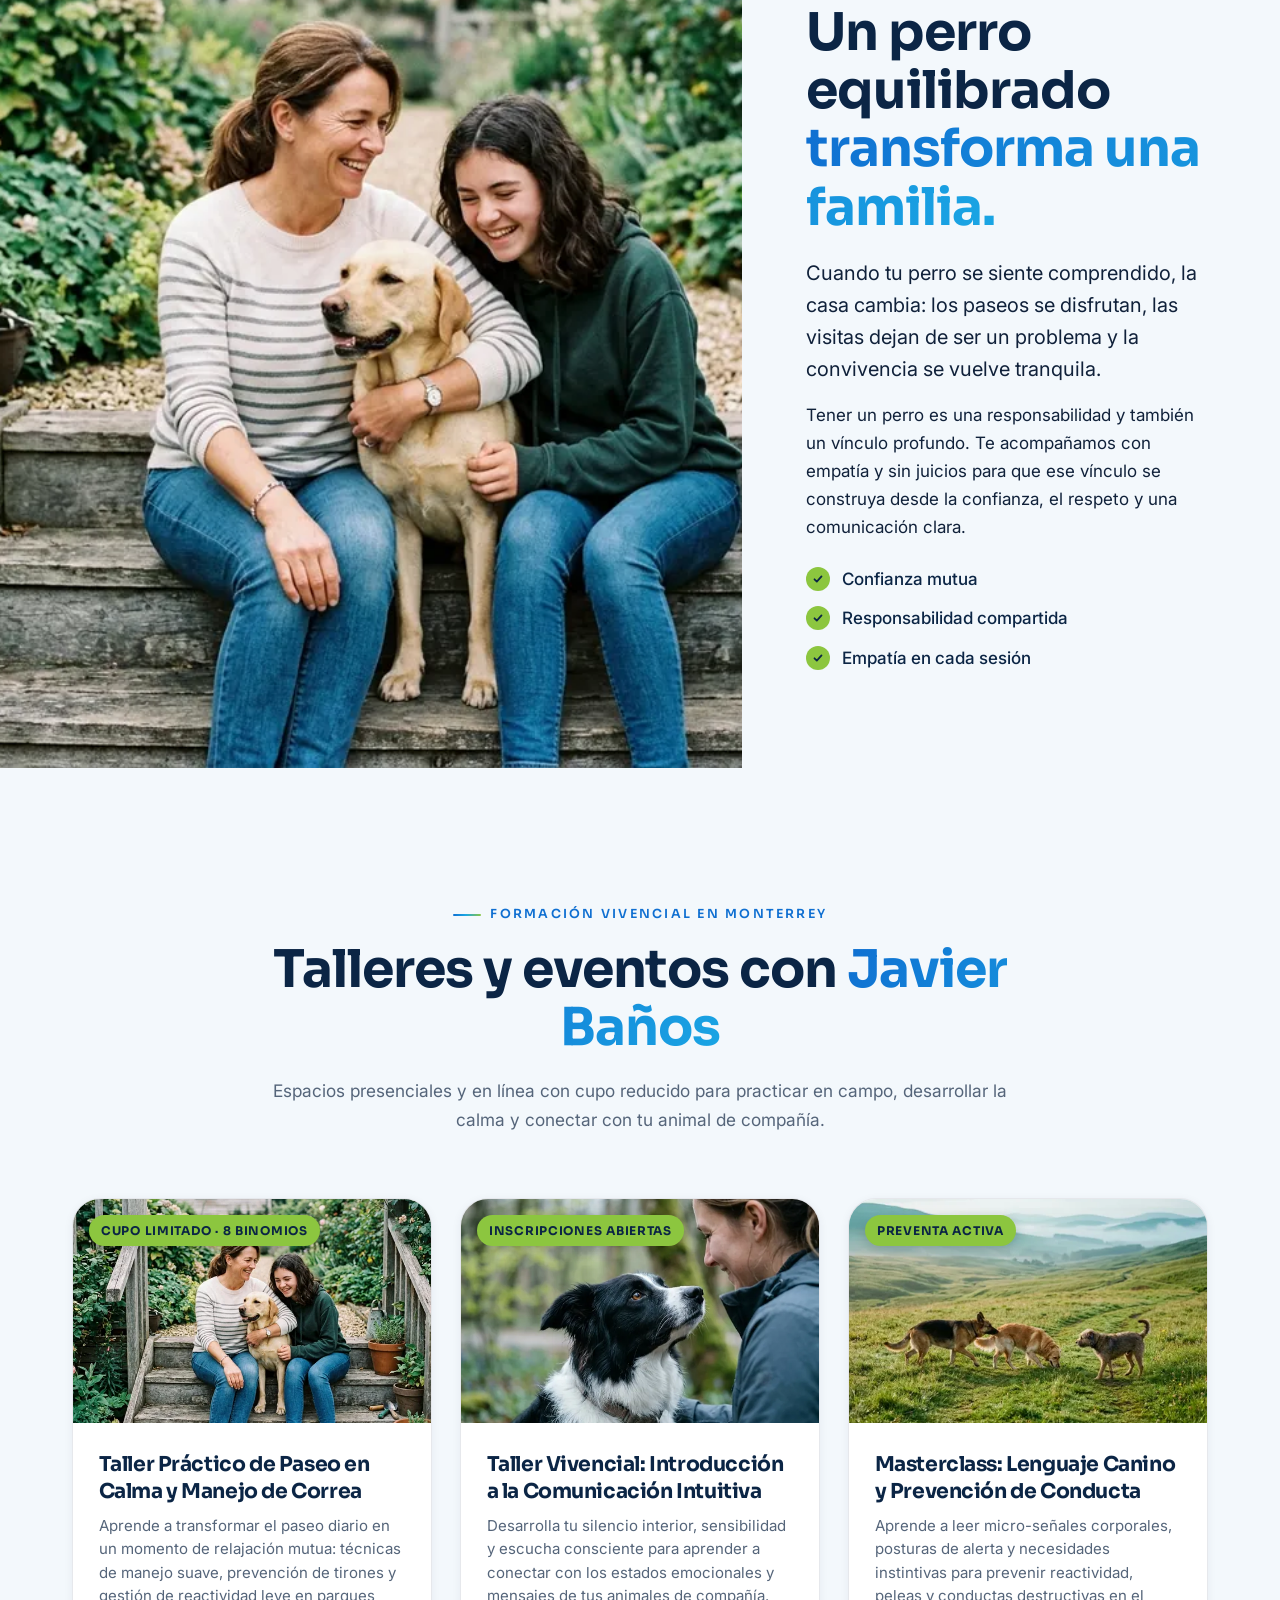
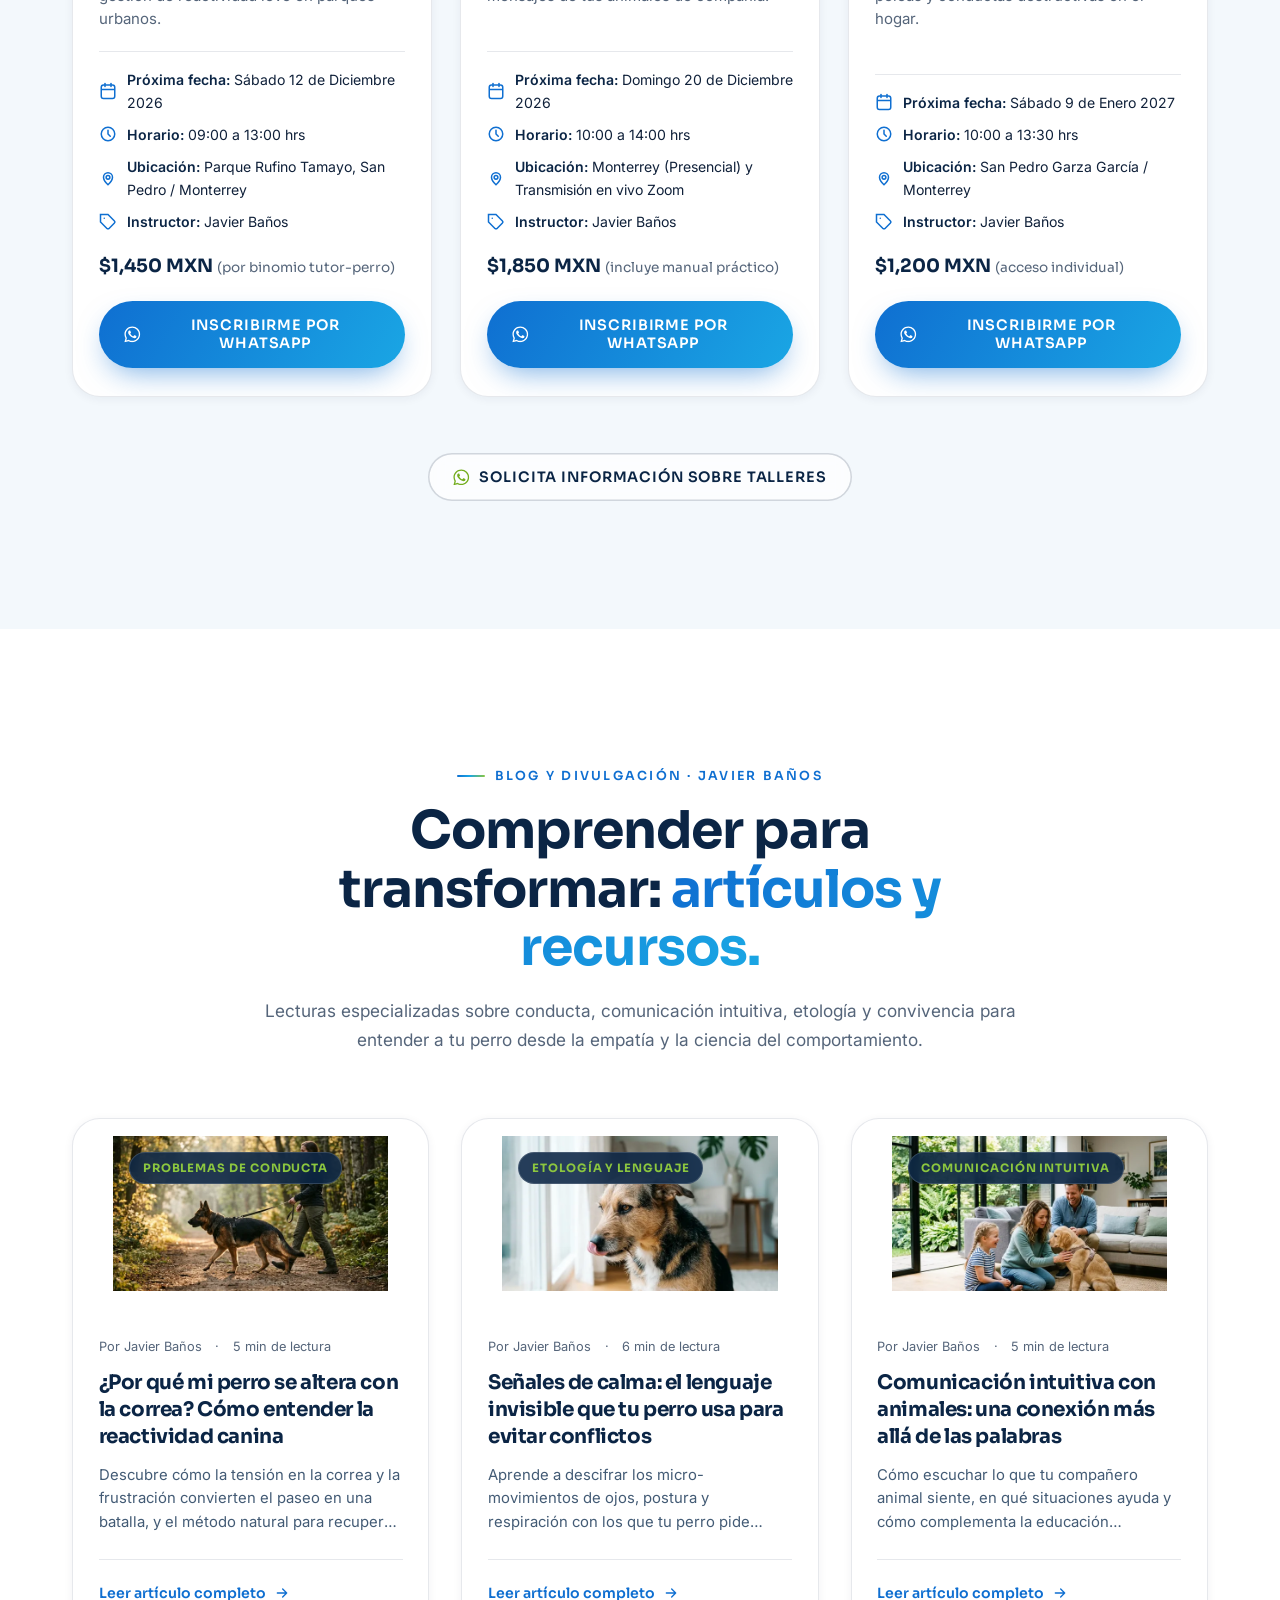
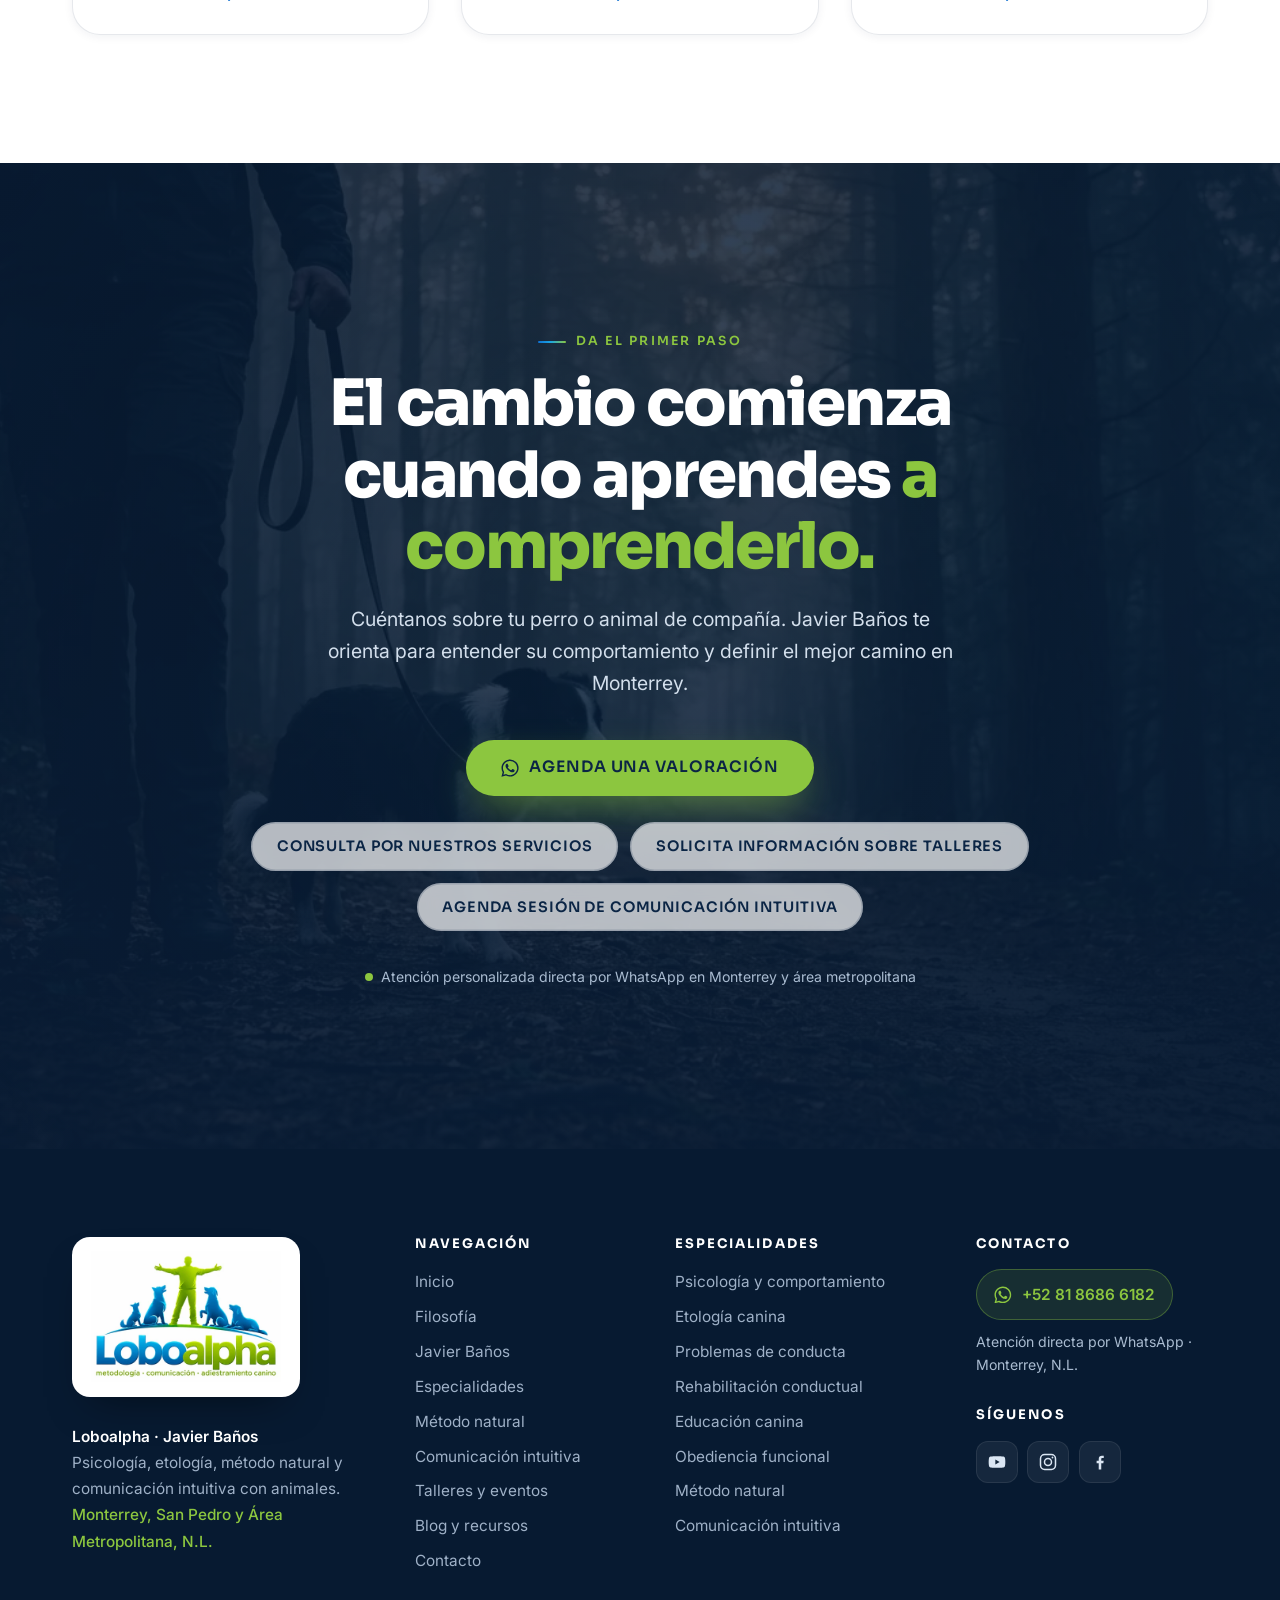
==== commit 1c885a97: "feat(blog, audio): agregar seccion y paginas de blog editorial con imagenes dedicadas e integrar aud" ====
--- a/index.html
+++ b/index.html
@@ -183,6 +183,8 @@
     <symbol id="i-sparkle" viewBox="0 0 24 24"><path fill="currentColor" d="M12 2l2.4 6.6L21 11l-6.6 2.4L12 20l-2.4-6.6L3 11l6.6-2.4z"/></symbol>
     <symbol id="i-heart" viewBox="0 0 24 24"><path fill="none" stroke="currentColor" stroke-width="2" stroke-linecap="round" stroke-linejoin="round" d="M20.84 4.61a5.5 5.5 0 0 0-7.78 0L12 5.67l-1.06-1.06a5.5 5.5 0 0 0-7.78 7.78l1.06 1.06L12 21.23l7.78-7.78 1.06-1.06a5.5 5.5 0 0 0 0-7.78z"/></symbol>
     <symbol id="i-check-circle" viewBox="0 0 24 24"><circle cx="12" cy="12" r="10" fill="none" stroke="currentColor" stroke-width="2"/><path fill="none" stroke="currentColor" stroke-width="2" stroke-linecap="round" stroke-linejoin="round" d="M8 12l3 3 5-5"/></symbol>
+    <symbol id="i-volume-on" viewBox="0 0 24 24"><polygon points="11 5 6 9 2 9 2 15 6 15 11 19 11 5" fill="none" stroke="currentColor" stroke-width="2" stroke-linecap="round" stroke-linejoin="round"/><path d="M15.54 8.46a5 5 0 0 1 0 7.07" fill="none" stroke="currentColor" stroke-width="2" stroke-linecap="round"/><path d="M19.07 4.93a10 10 0 0 1 0 14.14" fill="none" stroke="currentColor" stroke-width="2" stroke-linecap="round"/></symbol>
+    <symbol id="i-volume-off" viewBox="0 0 24 24"><polygon points="11 5 6 9 2 9 2 15 6 15 11 19 11 5" fill="none" stroke="currentColor" stroke-width="2" stroke-linecap="round" stroke-linejoin="round"/><line x1="23" y1="9" x2="17" y2="15" stroke="currentColor" stroke-width="2" stroke-linecap="round"/><line x1="17" y1="9" x2="23" y2="15" stroke="currentColor" stroke-width="2" stroke-linecap="round"/></symbol>
   </svg>
 
   <a class="skip-link" href="#contenido">Saltar al contenido</a>
@@ -207,6 +209,7 @@
           <li><a href="#metodo-natural">Método natural</a></li>
           <li><a href="#comunicacion-intuitiva">Comunicación intuitiva</a></li>
           <li><a href="#talleres">Talleres</a></li>
+          <li><a href="#articulos">Blog</a></li>
           <li><a href="#contacto">Contacto</a></li>
         </ul>
         <a class="btn btn-primary btn-sm nav-cta" href="#contacto" data-wa data-wa-msg="Hola Javier, me gustaría agendar una valoración para mi perro en Loboalpha.">
@@ -947,6 +950,111 @@
     </section>
 
     <!-- =========================================================
+         6.6 BLOG Y ARTÍCULOS EDUCATIVOS
+         ========================================================= -->
+    <section class="section blog-section" id="articulos" aria-labelledby="blog-title">
+      <div class="container">
+        <div class="section-head center">
+          <p class="eyebrow reveal">Blog y divulgación · Javier Baños</p>
+          <h2 id="blog-title" class="section-title reveal">Comprender para transformar: <span class="accent">artículos y recursos.</span></h2>
+          <p class="section-intro reveal">Lecturas especializadas sobre conducta, comunicación intuitiva, etología y convivencia para entender a tu perro desde la empatía y la ciencia del comportamiento.</p>
+        </div>
+
+        <div class="blog-grid">
+          <!-- Artículo 1 -->
+          <article class="blog-card reveal">
+            <figure class="blog-card-media">
+              <span class="blog-card-badge">Problemas de conducta</span>
+              <img src="assets/img/blog-reactividad-640.webp"
+                   srcset="assets/img/blog-reactividad-640.webp 640w, assets/img/blog-reactividad-1024.webp 1024w"
+                   sizes="(min-width: 1040px) 360px, (min-width: 700px) 46vw, 92vw"
+                   width="640" height="360" loading="lazy" decoding="async"
+                   alt="Pastor alemán caminando con calma y correa holgada junto a su guía en un sendero forestal">
+            </figure>
+            <div class="blog-card-body">
+              <div class="blog-card-meta">
+                <span>Por Javier Baños</span>
+                <span>·</span>
+                <span>5 min de lectura</span>
+              </div>
+              <h3 class="blog-card-title">
+                <a href="articulos/reactividad-canina-manejo-de-correa.html">¿Por qué mi perro se altera con la correa? Cómo entender la reactividad canina</a>
+              </h3>
+              <p class="blog-card-excerpt">
+                Descubre cómo la tensión en la correa y la frustración convierten el paseo en una batalla, y el método natural para recuperar la serenidad mutua.
+              </p>
+              <div class="blog-card-foot">
+                <a class="blog-card-link" href="articulos/reactividad-canina-manejo-de-correa.html">
+                  Leer artículo completo <svg aria-hidden="true"><use href="#i-arrow"/></svg>
+                </a>
+              </div>
+            </div>
+          </article>
+
+          <!-- Artículo 2 -->
+          <article class="blog-card reveal" style="--d:.08s">
+            <figure class="blog-card-media">
+              <span class="blog-card-badge">Etología y lenguaje</span>
+              <img src="assets/img/blog-lenguaje-640.webp"
+                   srcset="assets/img/blog-lenguaje-640.webp 640w, assets/img/blog-lenguaje-1024.webp 1024w"
+                   sizes="(min-width: 1040px) 360px, (min-width: 700px) 46vw, 92vw"
+                   width="640" height="360" loading="lazy" decoding="async"
+                   alt="Perro comunicando señales de calma y mirada serena en un entorno natural">
+            </figure>
+            <div class="blog-card-body">
+              <div class="blog-card-meta">
+                <span>Por Javier Baños</span>
+                <span>·</span>
+                <span>6 min de lectura</span>
+              </div>
+              <h3 class="blog-card-title">
+                <a href="articulos/senales-de-calma-lenguaje-canino.html">Señales de calma: el lenguaje invisible que tu perro usa para evitar conflictos</a>
+              </h3>
+              <p class="blog-card-excerpt">
+                Aprende a descifrar los micro-movimientos de ojos, postura y respiración con los que tu perro pide espacio antes de llegar al ladrido.
+              </p>
+              <div class="blog-card-foot">
+                <a class="blog-card-link" href="articulos/senales-de-calma-lenguaje-canino.html">
+                  Leer artículo completo <svg aria-hidden="true"><use href="#i-arrow"/></svg>
+                </a>
+              </div>
+            </div>
+          </article>
+
+          <!-- Artículo 3 -->
+          <article class="blog-card reveal" style="--d:.16s">
+            <figure class="blog-card-media">
+              <span class="blog-card-badge">Comunicación intuitiva</span>
+              <img src="assets/img/blog-intuitiva-640.webp"
+                   srcset="assets/img/blog-intuitiva-640.webp 640w, assets/img/blog-intuitiva-1024.webp 1024w"
+                   sizes="(min-width: 1040px) 360px, (min-width: 700px) 46vw, 92vw"
+                   width="640" height="360" loading="lazy" decoding="async"
+                   alt="Momento de íntima conexión y sintonía emocional entre humano y perro en un entorno tranquilo">
+            </figure>
+            <div class="blog-card-body">
+              <div class="blog-card-meta">
+                <span>Por Javier Baños</span>
+                <span>·</span>
+                <span>5 min de lectura</span>
+              </div>
+              <h3 class="blog-card-title">
+                <a href="articulos/comunicacion-intuitiva-con-animales.html">Comunicación intuitiva con animales: una conexión más allá de las palabras</a>
+              </h3>
+              <p class="blog-card-excerpt">
+                Cómo escuchar lo que tu compañero animal siente, en qué situaciones ayuda y cómo complementa la educación respetuosa y el bienestar familiar.
+              </p>
+              <div class="blog-card-foot">
+                <a class="blog-card-link" href="articulos/comunicacion-intuitiva-con-animales.html">
+                  Leer artículo completo <svg aria-hidden="true"><use href="#i-arrow"/></svg>
+                </a>
+              </div>
+            </div>
+          </article>
+        </div>
+      </div>
+    </section>
+
+    <!-- =========================================================
          7. LLAMADO A LA ACCIÓN
          ========================================================= -->
     <section class="cta" id="contacto" aria-labelledby="cta-title">
@@ -1010,6 +1118,7 @@
           <li><a href="#metodo-natural">Método natural</a></li>
           <li><a href="#comunicacion-intuitiva">Comunicación intuitiva</a></li>
           <li><a href="#talleres">Talleres y eventos</a></li>
+          <li><a href="#articulos">Blog y recursos</a></li>
           <li><a href="#contacto">Contacto</a></li>
         </ul>
       </nav>
@@ -1071,6 +1180,19 @@
     </div>
   </dialog>
 
+  <!-- Audio ambiental: Loboalpha -->
+  <audio id="bg-audio" preload="none" loop src="assets/audio/loboalpha.mp3"></audio>
+
+  <!-- Control flotante de audio ambiental -->
+  <button class="audio-float" id="audio-toggle" type="button" aria-label="Música de fondo: Loboalpha (activar sonido)" aria-pressed="false" title="Música ambiental: Loboalpha">
+    <span class="audio-bars" aria-hidden="true">
+      <span></span><span></span><span></span><span></span>
+    </span>
+    <svg class="audio-icon on" aria-hidden="true"><use href="#i-volume-on"/></svg>
+    <svg class="audio-icon off" aria-hidden="true"><use href="#i-volume-off"/></svg>
+    <span class="audio-tooltip">Música Loboalpha</span>
+  </button>
+
   <script src="assets/js/main.js" defer></script>
 </body>
 </html>
--- a/assets/css/styles.css
+++ b/assets/css/styles.css
@@ -508,6 +508,94 @@
 .wa-float:hover { box-shadow: 0 18px 40px -8px rgba(37,211,102,.8); transform: scale(1.06); }
 .wa-float svg { width: 30px; height: 30px; }
 
+/* ---------- 14b. Control de Audio Flotante (Música Loboalpha) ---------- */
+.audio-float {
+  position: fixed;
+  left: max(1rem, env(safe-area-inset-left));
+  bottom: max(1rem, env(safe-area-inset-bottom));
+  z-index: 90;
+  width: 52px;
+  height: 52px;
+  border-radius: 50%;
+  display: grid;
+  place-items: center;
+  background: rgba(255, 255, 255, .94);
+  color: var(--blue-900);
+  border: 1.5px solid var(--line);
+  box-shadow: 0 12px 28px -6px rgba(11, 37, 69, .22);
+  -webkit-backdrop-filter: blur(10px);
+  backdrop-filter: blur(10px);
+  cursor: pointer;
+  transition: transform .35s var(--ease-out), box-shadow .35s, border-color .3s, background-color .3s, color .3s;
+}
+.audio-float:hover {
+  transform: scale(1.08);
+  border-color: var(--blue-400);
+  box-shadow: 0 16px 36px -8px rgba(15, 111, 209, .35);
+}
+.audio-float.is-playing {
+  color: var(--blue-600);
+  border-color: var(--lime-500);
+  box-shadow: 0 12px 30px -6px rgba(140, 198, 63, .45);
+}
+.audio-float .audio-icon {
+  width: 22px;
+  height: 22px;
+}
+.audio-float .audio-icon.on { display: none; }
+.audio-float .audio-icon.off { display: block; }
+.audio-float.is-playing .audio-icon.on { display: block; }
+.audio-float.is-playing .audio-icon.off { display: none; }
+
+.audio-bars {
+  position: absolute;
+  top: 5px;
+  right: 6px;
+  display: none;
+  align-items: flex-end;
+  gap: 2px;
+  height: 10px;
+}
+.audio-float.is-playing .audio-bars {
+  display: flex;
+}
+.audio-bars span {
+  width: 2px;
+  background: var(--lime-600);
+  border-radius: 1px;
+  animation: audioBar .9s ease-in-out infinite alternate;
+}
+.audio-bars span:nth-child(1) { height: 4px; animation-delay: .1s; }
+.audio-bars span:nth-child(2) { height: 9px; animation-delay: .3s; }
+.audio-bars span:nth-child(3) { height: 6px; animation-delay: .18s; }
+.audio-bars span:nth-child(4) { height: 10px; animation-delay: .38s; }
+
+@keyframes audioBar {
+  0% { transform: scaleY(.25); }
+  100% { transform: scaleY(1); }
+}
+
+.audio-tooltip {
+  display: none;
+}
+@media (min-width: 800px) {
+  .audio-float:hover .audio-tooltip {
+    display: block;
+    position: absolute;
+    left: calc(100% + .75rem);
+    white-space: nowrap;
+    padding: .4rem .8rem;
+    background: var(--blue-900);
+    color: #fff;
+    font-size: .8rem;
+    border-radius: 8px;
+    font-family: var(--font-display);
+    font-weight: 600;
+    pointer-events: none;
+    box-shadow: 0 6px 18px rgba(0,0,0,.2);
+  }
+}
+
 /* ---------- 15. Modal de servicio ---------- */
 .service-dialog {
   width: min(920px, calc(100% - 1.5rem)); max-height: calc(100svh - 1.5rem); padding: 0; border: 0; border-radius: var(--radius-lg);
@@ -1005,7 +1093,325 @@
   margin-top: 3.5rem;
 }
 
-/* ---------- 21. Optimización Mobile (Pantallas < 768px y < 480px) ---------- */
+/* ---------- 21. Blog y Artículos Editoriales ---------- */
+.blog-section {
+  background: #ffffff;
+}
+.blog-grid {
+  display: grid;
+  gap: 2rem;
+  margin-top: 3rem;
+}
+@media (min-width: 700px) {
+  .blog-grid {
+    grid-template-columns: repeat(2, 1fr);
+  }
+}
+@media (min-width: 1040px) {
+  .blog-grid {
+    grid-template-columns: repeat(3, 1fr);
+  }
+}
+.blog-card {
+  position: relative;
+  display: flex;
+  flex-direction: column;
+  background: #ffffff;
+  border-radius: var(--radius-lg);
+  overflow: hidden;
+  border: 1px solid var(--line);
+  box-shadow: var(--shadow-sm);
+  transition: transform .4s var(--ease-out), box-shadow .4s var(--ease-out), border-color .3s;
+}
+.blog-card:hover {
+  transform: translateY(-6px);
+  box-shadow: var(--shadow);
+  border-color: rgba(26, 166, 228, .35);
+}
+.blog-card-media {
+  position: relative;
+  aspect-ratio: 16 / 9;
+  overflow: hidden;
+  background: var(--soft);
+}
+.blog-card-media img {
+  width: 100%;
+  height: 100%;
+  object-fit: cover;
+  transition: transform .7s var(--ease-out);
+}
+.blog-card:hover .blog-card-media img {
+  transform: scale(1.05);
+}
+.blog-card-badge {
+  position: absolute;
+  top: 1rem;
+  left: 1rem;
+  z-index: 2;
+  font-family: var(--font-display);
+  font-size: .72rem;
+  font-weight: 700;
+  letter-spacing: .08em;
+  text-transform: uppercase;
+  padding: .35rem .8rem;
+  border-radius: 999px;
+  background: rgba(11, 37, 69, .88);
+  color: var(--lime-500);
+  -webkit-backdrop-filter: blur(8px);
+  backdrop-filter: blur(8px);
+  border: 1px solid rgba(255, 255, 255, .15);
+}
+.blog-card-body {
+  display: flex;
+  flex-direction: column;
+  flex: 1;
+  padding: 1.75rem 1.6rem;
+}
+.blog-card-meta {
+  display: flex;
+  align-items: center;
+  gap: .85rem;
+  font-size: .8rem;
+  color: var(--muted);
+  margin-bottom: .75rem;
+}
+.blog-card-meta span {
+  display: inline-flex;
+  align-items: center;
+  gap: .35rem;
+}
+.blog-card-title {
+  font-family: var(--font-display);
+  font-size: 1.25rem;
+  font-weight: 700;
+  line-height: 1.35;
+  margin-bottom: .85rem;
+  color: var(--blue-900);
+}
+.blog-card-title a {
+  color: inherit;
+  transition: color .25s;
+}
+.blog-card-title a:hover {
+  color: var(--blue-600);
+}
+.blog-card-excerpt {
+  font-size: .93rem;
+  color: #435b75;
+  line-height: 1.6;
+  margin-bottom: 1.5rem;
+  display: -webkit-box;
+  -webkit-line-clamp: 3;
+  -webkit-box-orient: vertical;
+  overflow: hidden;
+}
+.blog-card-foot {
+  margin-top: auto;
+  padding-top: 1.1rem;
+  border-top: 1px solid var(--line);
+}
+.blog-card-link {
+  display: inline-flex;
+  align-items: center;
+  gap: .5rem;
+  font-family: var(--font-display);
+  font-size: .88rem;
+  font-weight: 600;
+  color: var(--blue-600);
+  transition: color .25s, transform .25s;
+}
+.blog-card-link svg {
+  width: 16px;
+  height: 16px;
+  transition: transform .25s;
+}
+.blog-card:hover .blog-card-link {
+  color: var(--blue-800);
+}
+.blog-card:hover .blog-card-link svg {
+  transform: translateX(4px);
+}
+
+/* ---------- Estilos editoriales para páginas de artículos ---------- */
+.article-header {
+  max-width: 820px;
+  margin-inline: auto;
+  text-align: center;
+  margin-bottom: 2.5rem;
+  padding-top: calc(var(--header-h) + 2rem);
+}
+.article-breadcrumb {
+  display: inline-flex;
+  align-items: center;
+  gap: .5rem;
+  font-size: .85rem;
+  color: var(--muted);
+  margin-bottom: 1.25rem;
+}
+.article-breadcrumb a {
+  color: var(--blue-600);
+  transition: color .2s;
+}
+.article-breadcrumb a:hover {
+  text-decoration: underline;
+}
+.article-title {
+  font-size: clamp(2rem, 5vw, 3.2rem);
+  font-weight: 800;
+  line-height: 1.18;
+  letter-spacing: -.03em;
+  margin-bottom: 1.25rem;
+  color: var(--blue-900);
+}
+.article-lead {
+  font-size: clamp(1.05rem, 2vw, 1.25rem);
+  color: #3b506a;
+  line-height: 1.6;
+  max-width: 720px;
+  margin-inline: auto;
+  margin-bottom: 1.75rem;
+}
+.article-author-meta {
+  display: inline-flex;
+  align-items: center;
+  gap: 1rem;
+  padding: .6rem 1.25rem;
+  border-radius: 999px;
+  background: var(--soft);
+  font-size: .88rem;
+  color: var(--ink);
+}
+.article-author-meta img {
+  width: 38px;
+  height: 38px;
+  border-radius: 50%;
+  object-fit: cover;
+}
+.article-featured-media {
+  max-width: 960px;
+  margin-inline: auto;
+  border-radius: var(--radius-lg);
+  overflow: hidden;
+  box-shadow: var(--shadow-lg);
+  margin-bottom: 3.5rem;
+  aspect-ratio: 16 / 9;
+}
+.article-featured-media img {
+  width: 100%;
+  height: 100%;
+  object-fit: cover;
+}
+.article-content {
+  max-width: 760px;
+  margin-inline: auto;
+  font-size: 1.125rem;
+  line-height: 1.82;
+  color: #2b3d52;
+}
+.article-content h2 {
+  font-size: clamp(1.5rem, 3.2vw, 2.1rem);
+  font-weight: 700;
+  color: var(--blue-900);
+  margin-top: 3rem;
+  margin-bottom: 1rem;
+  letter-spacing: -.02em;
+  line-height: 1.25;
+}
+.article-content h3 {
+  font-size: 1.35rem;
+  font-weight: 600;
+  color: var(--blue-800);
+  margin-top: 2rem;
+  margin-bottom: .75rem;
+  line-height: 1.3;
+}
+.article-content p {
+  margin-bottom: 1.4rem;
+}
+.article-content ul, .article-content ol {
+  margin-bottom: 1.75rem;
+  padding-left: 1.5rem;
+}
+.article-content li {
+  list-style: disc;
+  margin-bottom: .6rem;
+}
+.article-content blockquote {
+  margin: 2.25rem 0;
+  padding: 1.5rem 1.75rem;
+  border-left: 4px solid var(--blue-400);
+  background: var(--soft);
+  border-radius: 0 var(--radius) var(--radius) 0;
+  font-style: italic;
+  font-size: 1.15rem;
+  line-height: 1.65;
+  color: var(--blue-900);
+}
+.article-callout {
+  margin: 2.25rem 0;
+  padding: 1.5rem 1.75rem;
+  border-radius: var(--radius);
+  background: linear-gradient(135deg, rgba(26,166,228,.08), rgba(140,198,63,.1));
+  border: 1px solid rgba(26,166,228,.25);
+}
+.article-callout strong {
+  display: block;
+  font-family: var(--font-display);
+  color: var(--blue-900);
+  font-size: 1.05rem;
+  margin-bottom: .4rem;
+}
+.article-author-box {
+  margin-top: 4rem;
+  padding: 2rem 2.25rem;
+  border-radius: var(--radius-lg);
+  background: var(--soft);
+  border: 1px solid var(--line);
+  display: flex;
+  gap: 1.75rem;
+  align-items: center;
+}
+.author-box-img {
+  width: 86px;
+  height: 86px;
+  border-radius: 50%;
+  object-fit: cover;
+  flex: none;
+  box-shadow: 0 4px 14px rgba(0,0,0,.12);
+}
+.author-box-info h3 {
+  font-size: 1.25rem;
+  margin-bottom: .25rem;
+  color: var(--blue-900);
+}
+.author-box-info p {
+  font-size: .95rem;
+  color: var(--muted);
+  line-height: 1.55;
+  margin: 0;
+}
+.article-cta-box {
+  margin-top: 3.5rem;
+  margin-bottom: 2rem;
+  padding: 2.5rem 2rem;
+  border-radius: var(--radius-lg);
+  background: linear-gradient(135deg, var(--blue-900) 0%, #0e3768 100%);
+  color: #fff;
+  text-align: center;
+}
+.article-cta-box h3 {
+  font-size: 1.75rem;
+  color: #fff;
+  margin-bottom: .75rem;
+}
+.article-cta-box p {
+  color: #cdd9e8;
+  max-width: 580px;
+  margin-inline: auto;
+  margin-bottom: 1.75rem;
+}
+
+/* ---------- 22. Optimización Mobile (Pantallas < 768px y < 480px) ---------- */
 @media (max-width: 767px) {
   :root {
     --header-h: 70px;
@@ -1122,6 +1528,24 @@
   .footer-bottom {
     padding-bottom: max(5.5rem, calc(env(safe-area-inset-bottom, 0px) + 5rem));
   }
+
+  /* Blog y Artículos en móvil */
+  .blog-grid {
+    gap: 1.5rem;
+  }
+  .blog-card-body {
+    padding: 1.35rem 1.15rem 1.5rem;
+  }
+  .article-author-box {
+    flex-direction: column;
+    text-align: center;
+    padding: 1.5rem 1.15rem;
+    gap: 1rem;
+  }
+  .article-featured-media {
+    margin-bottom: 2rem;
+    border-radius: var(--radius);
+  }
 }
 
 /* Pantallas extra pequeñas (< 375px) */
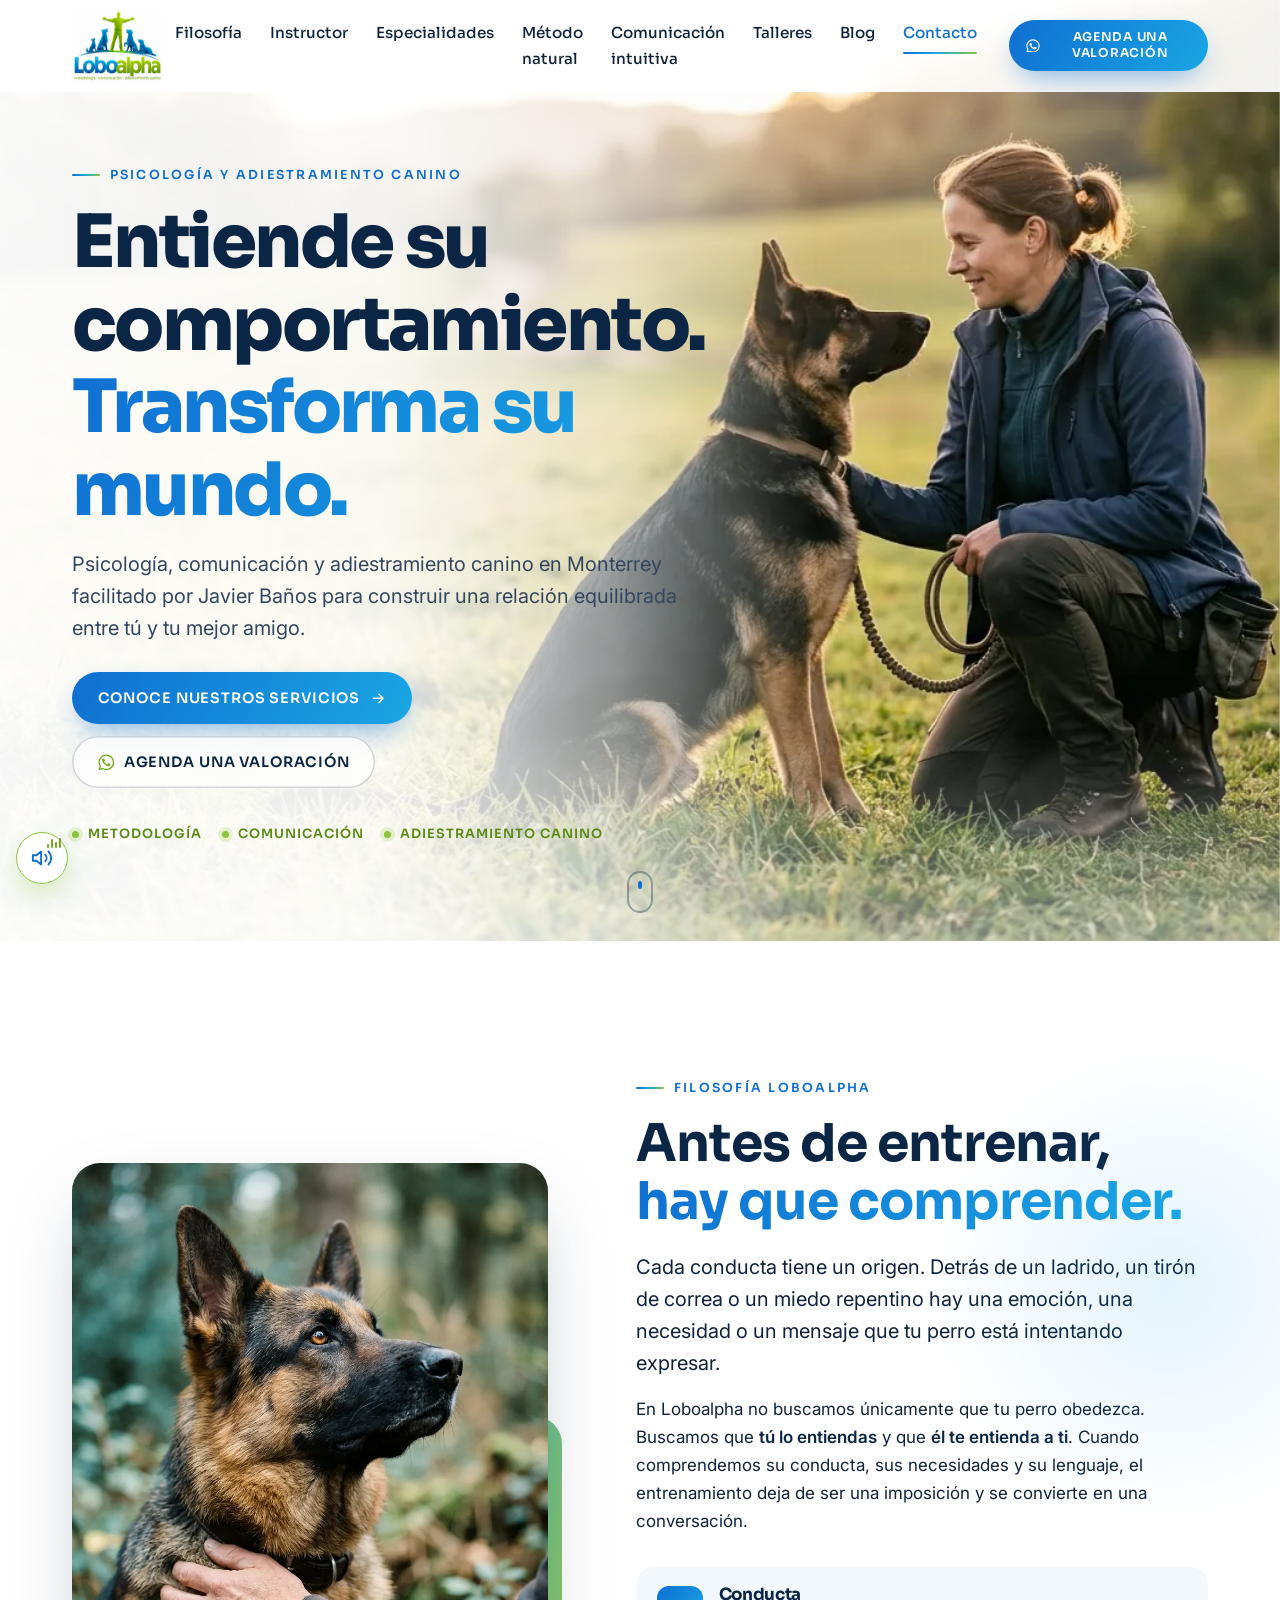
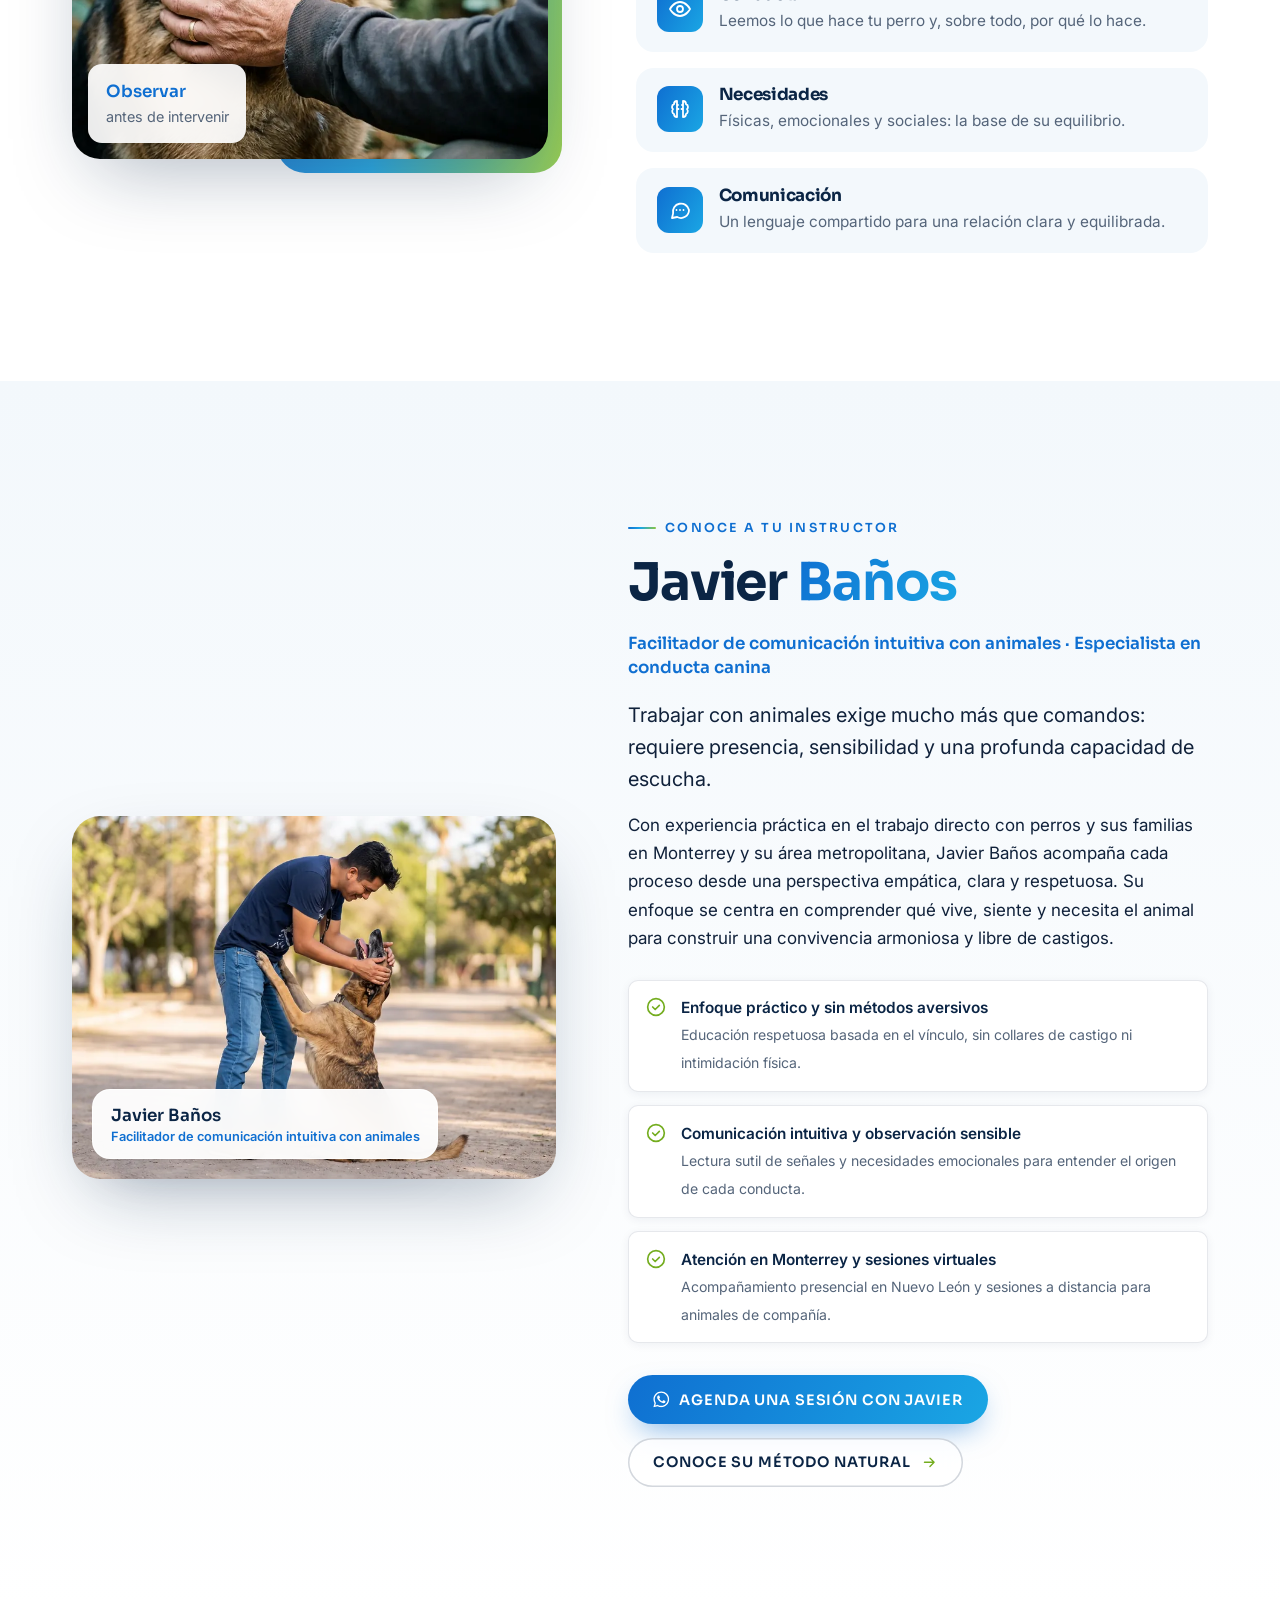
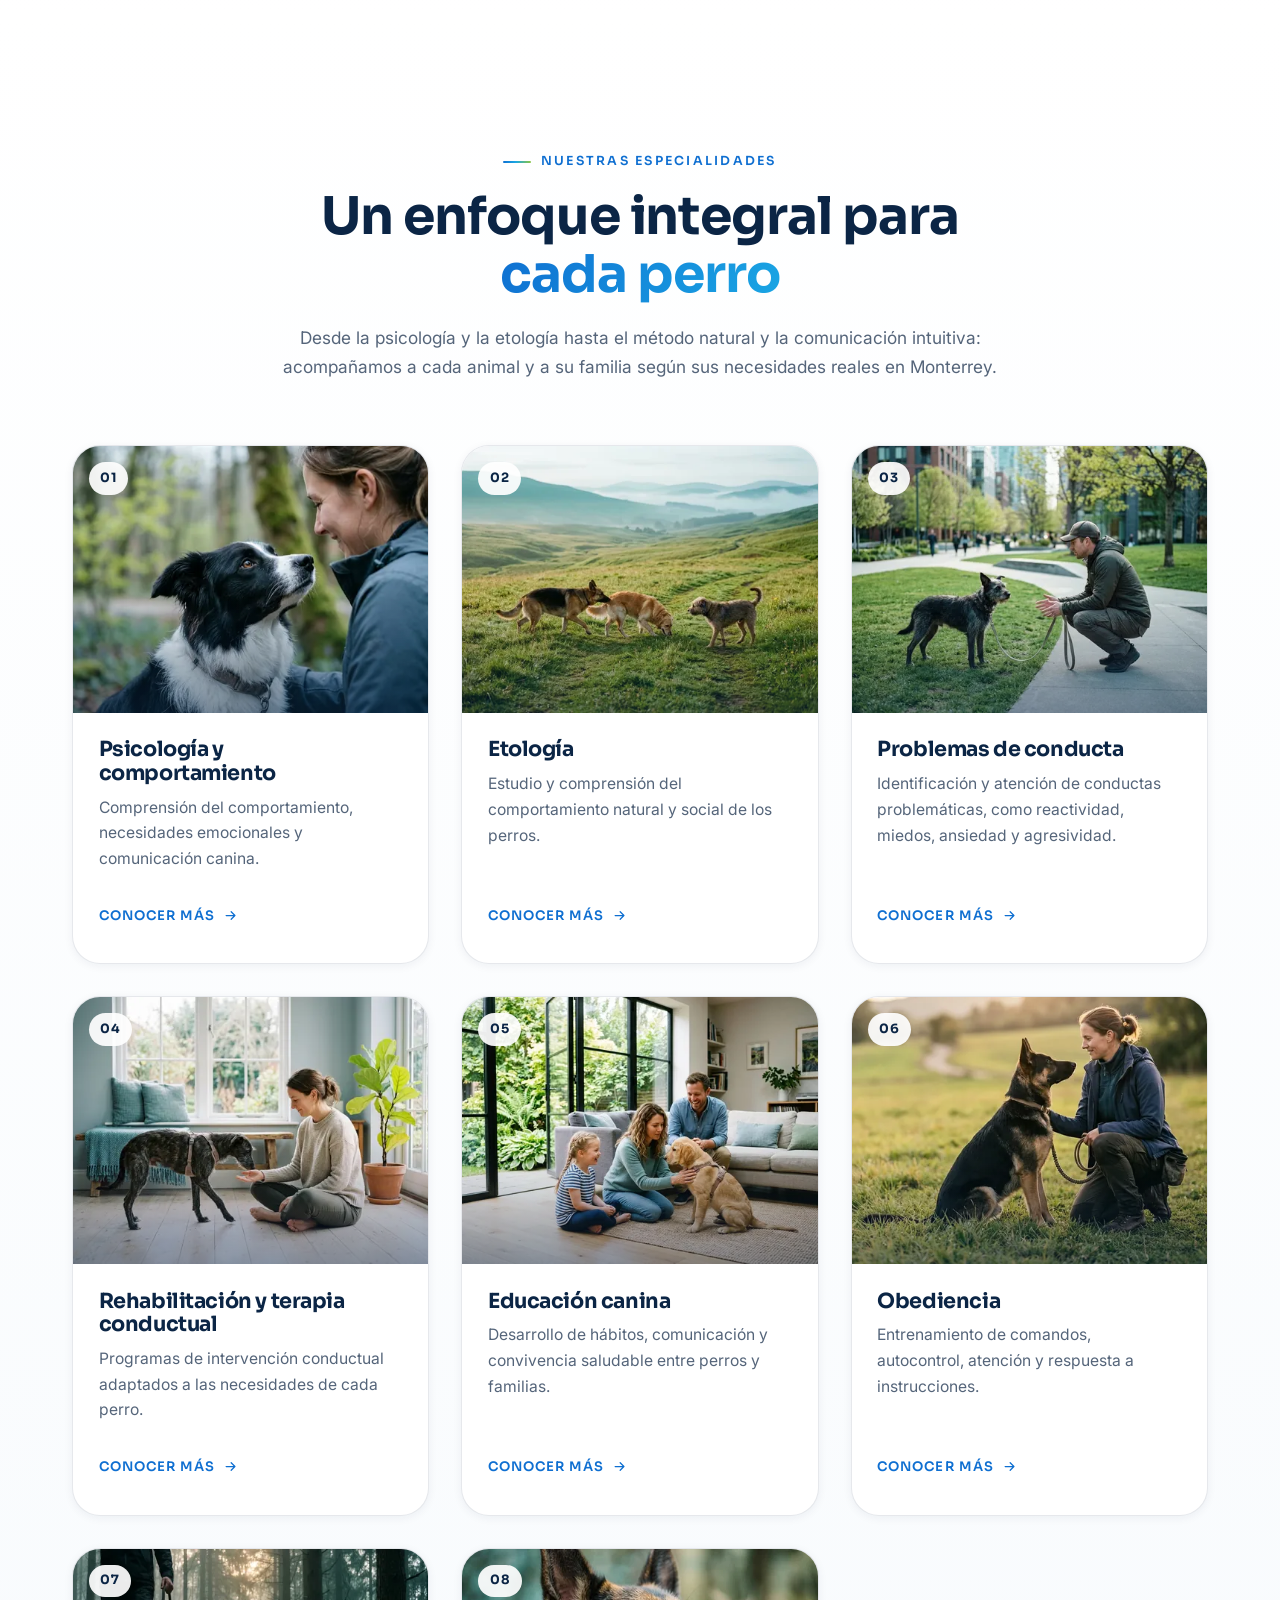
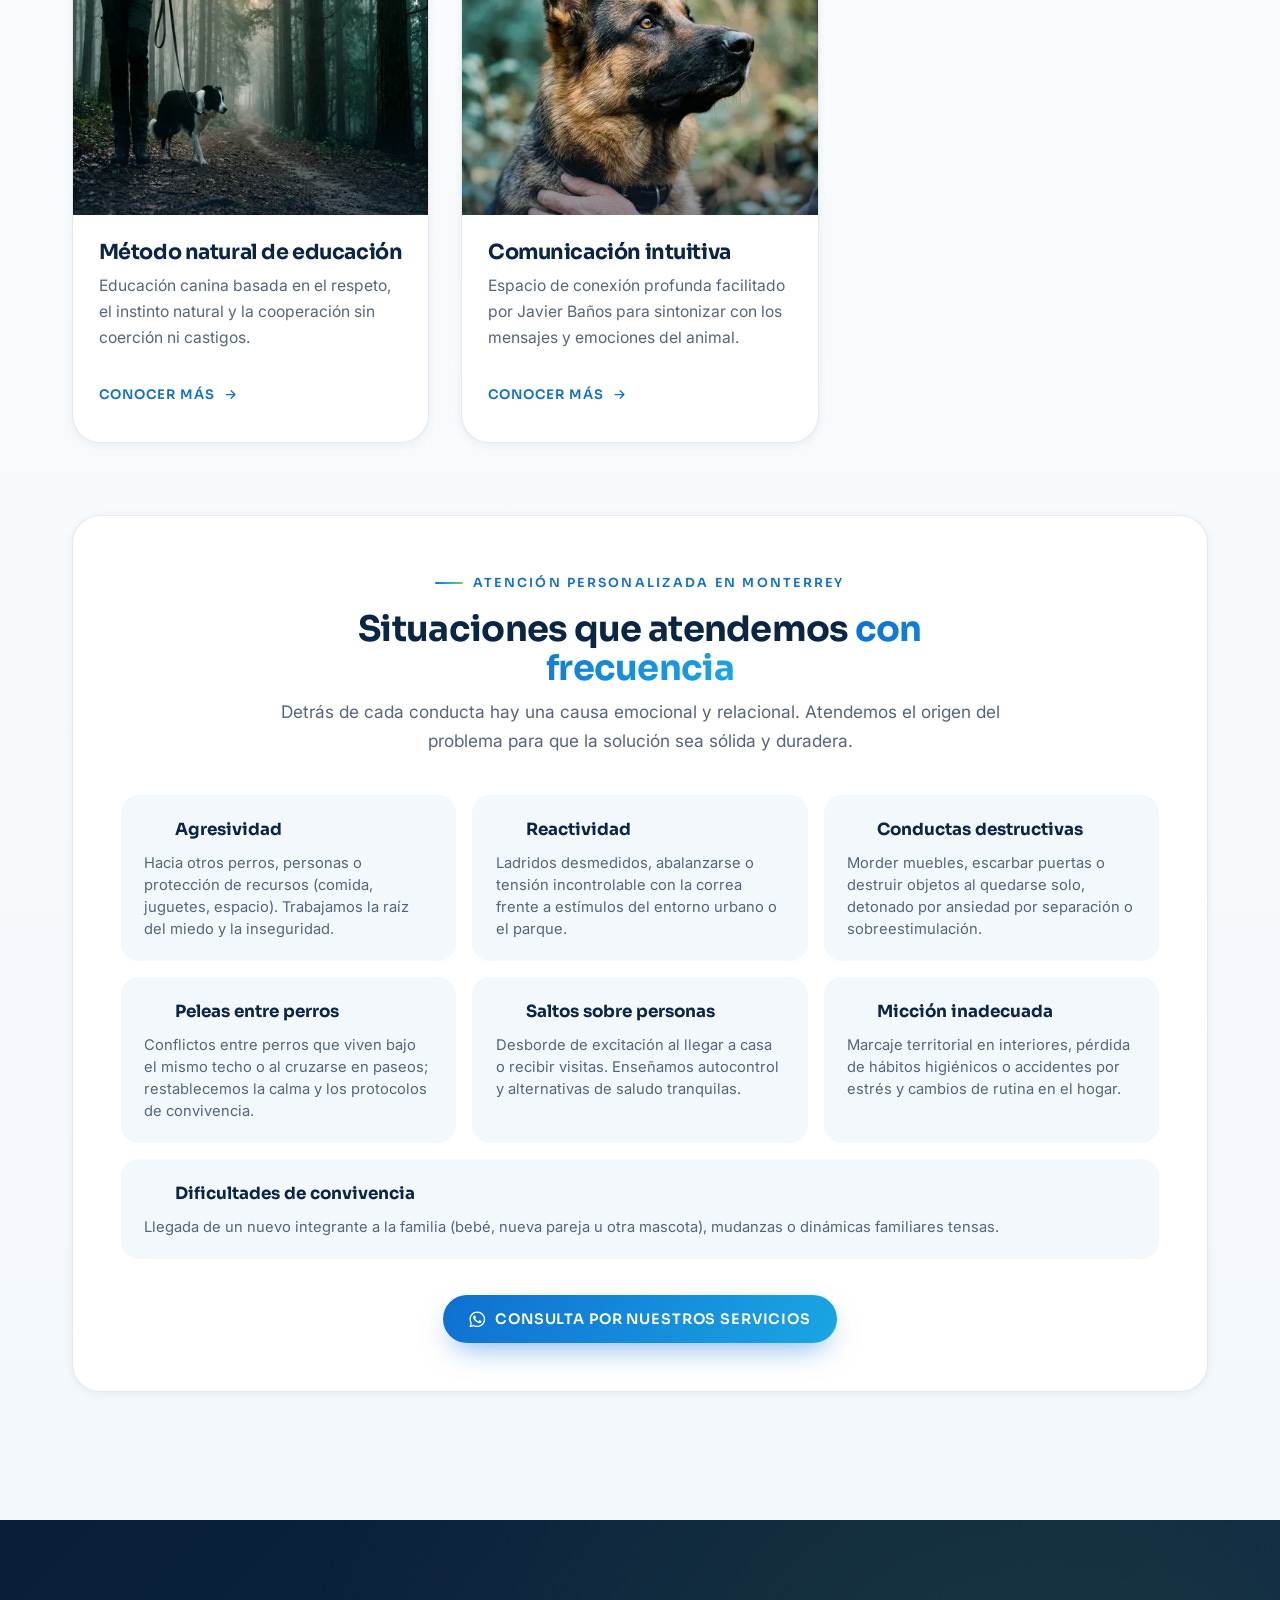
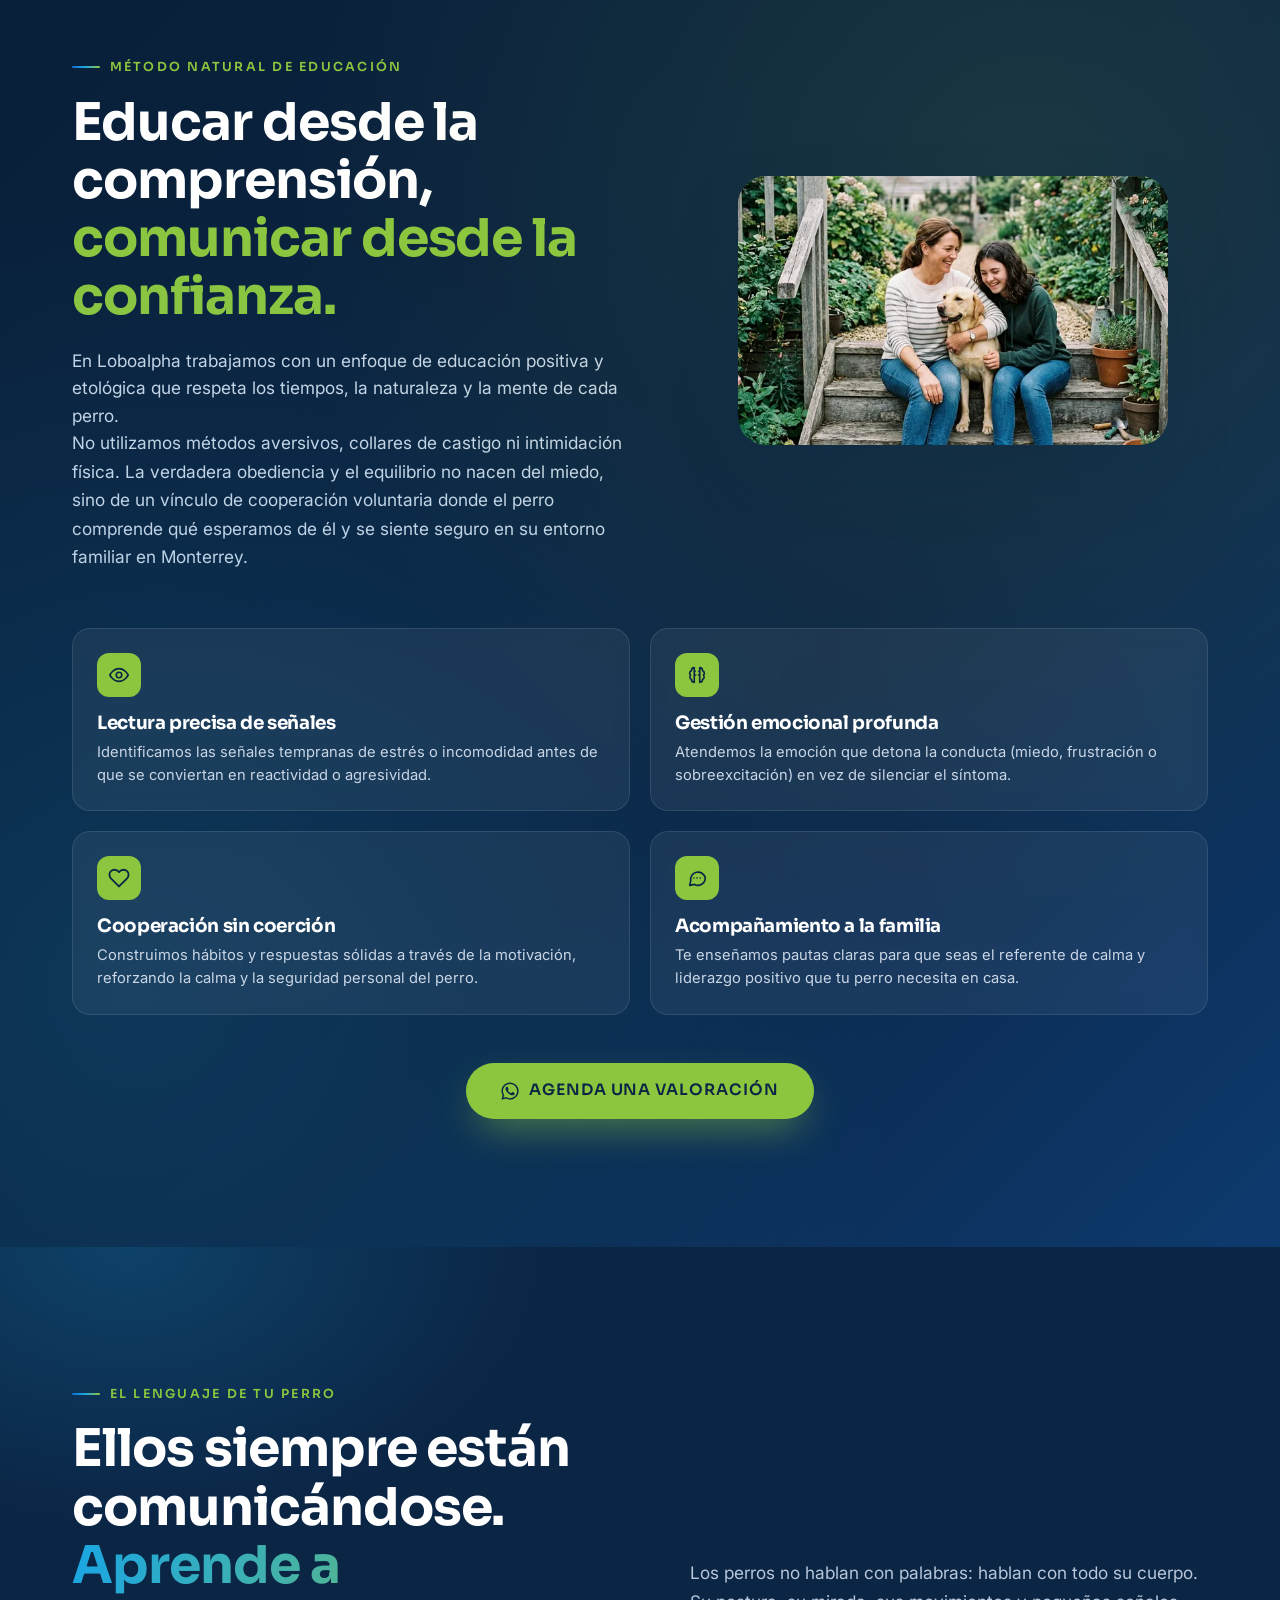
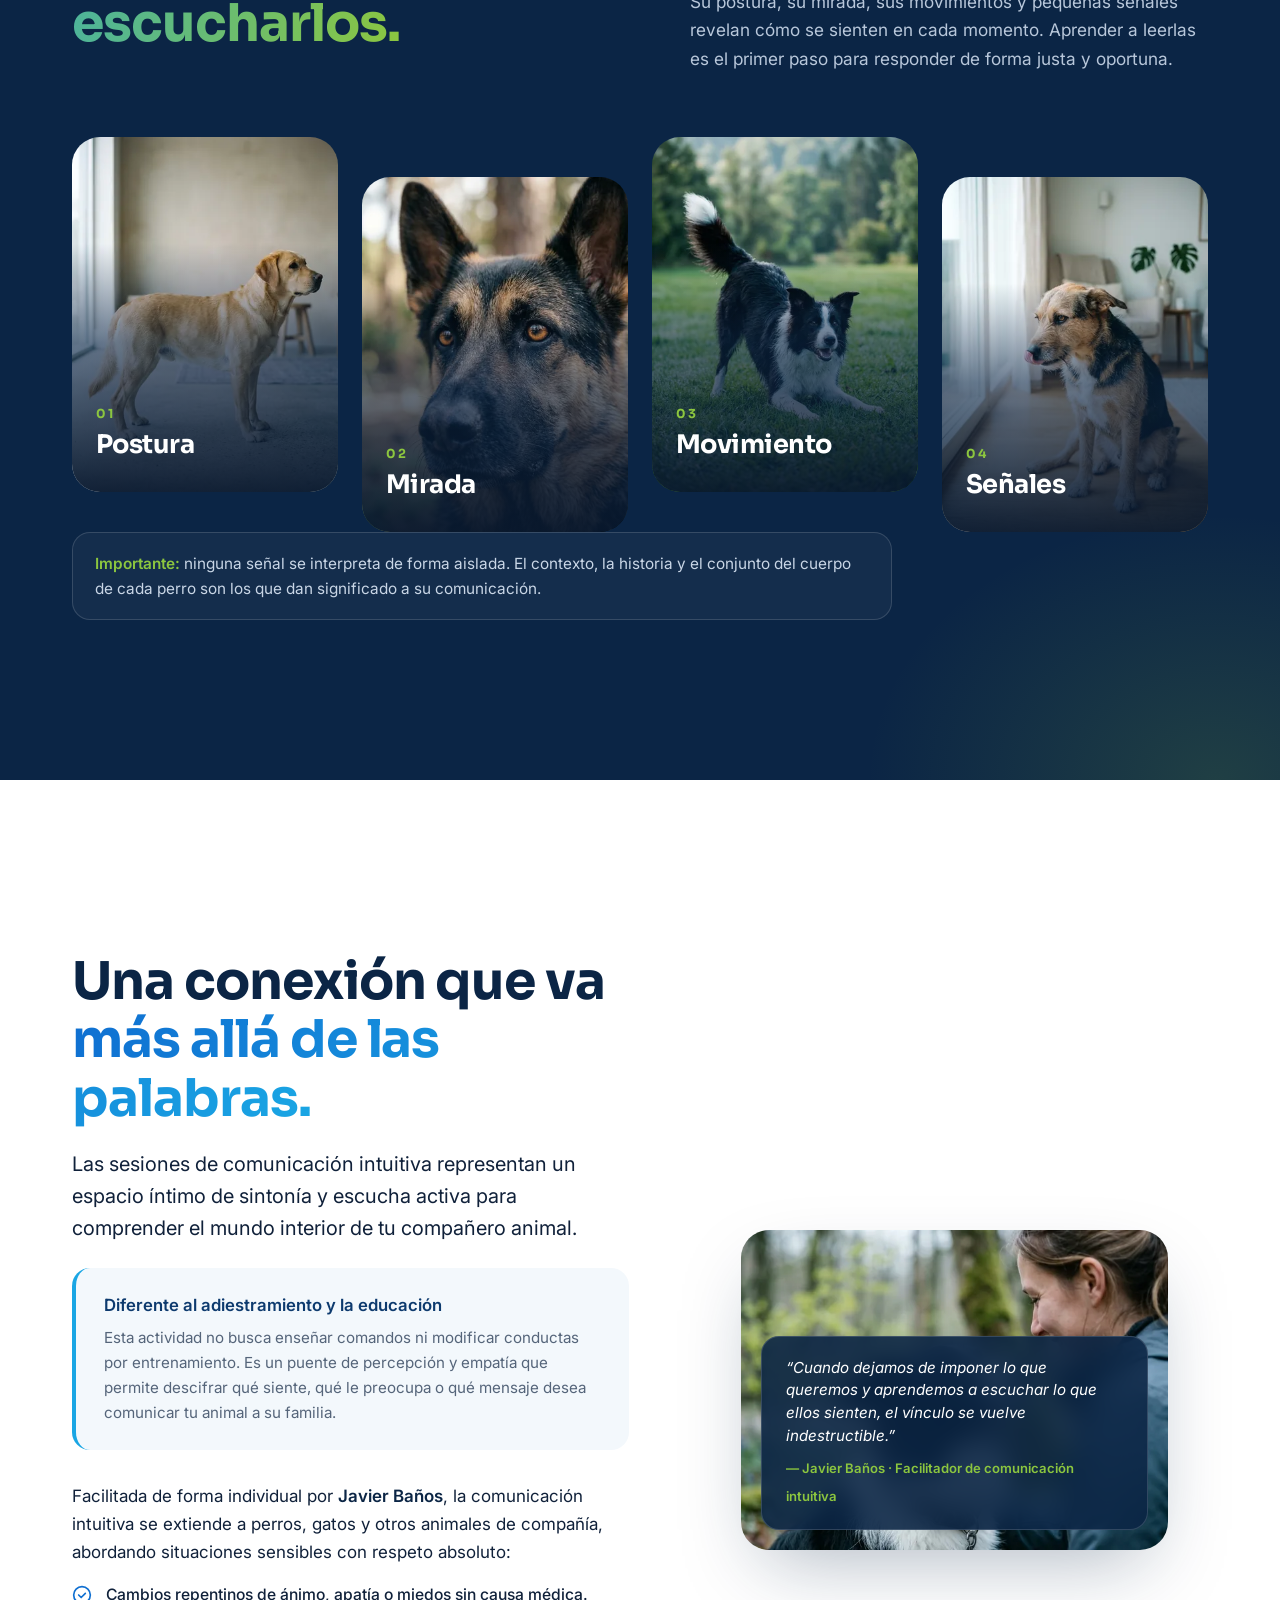
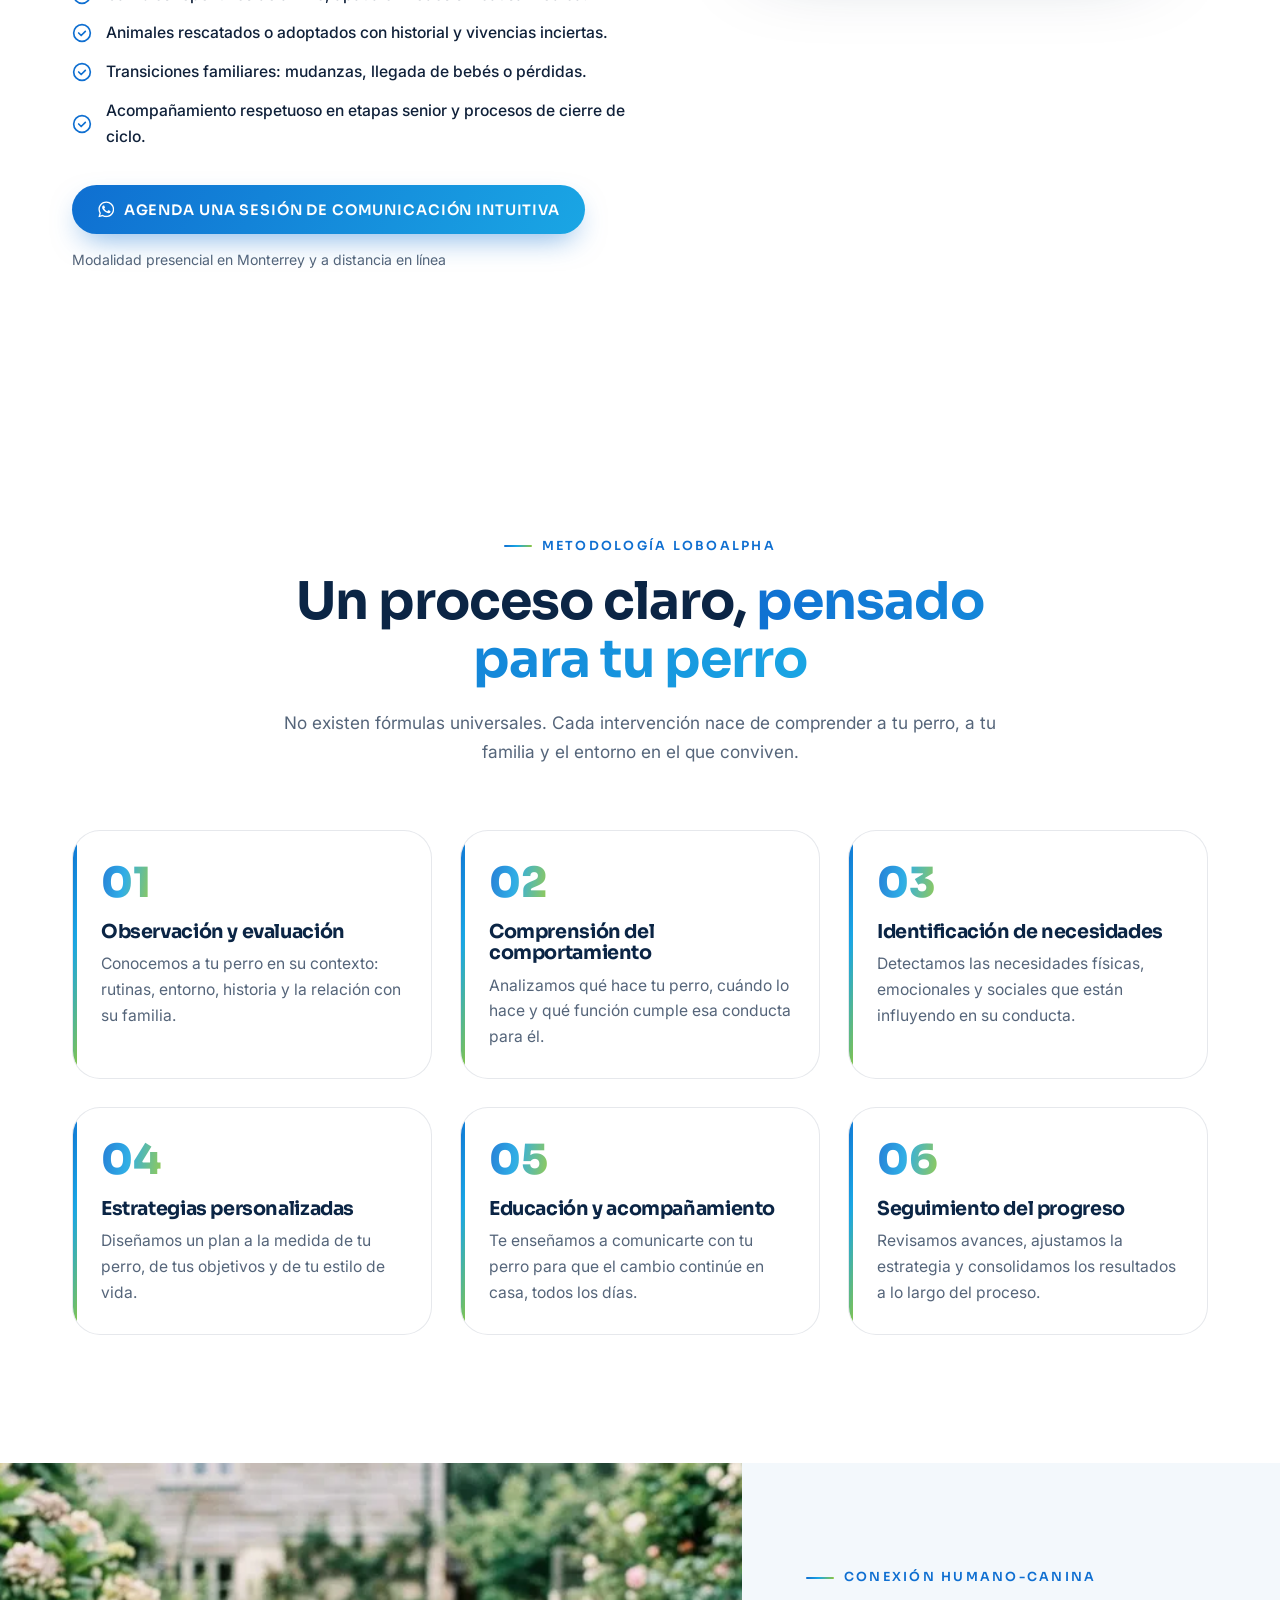
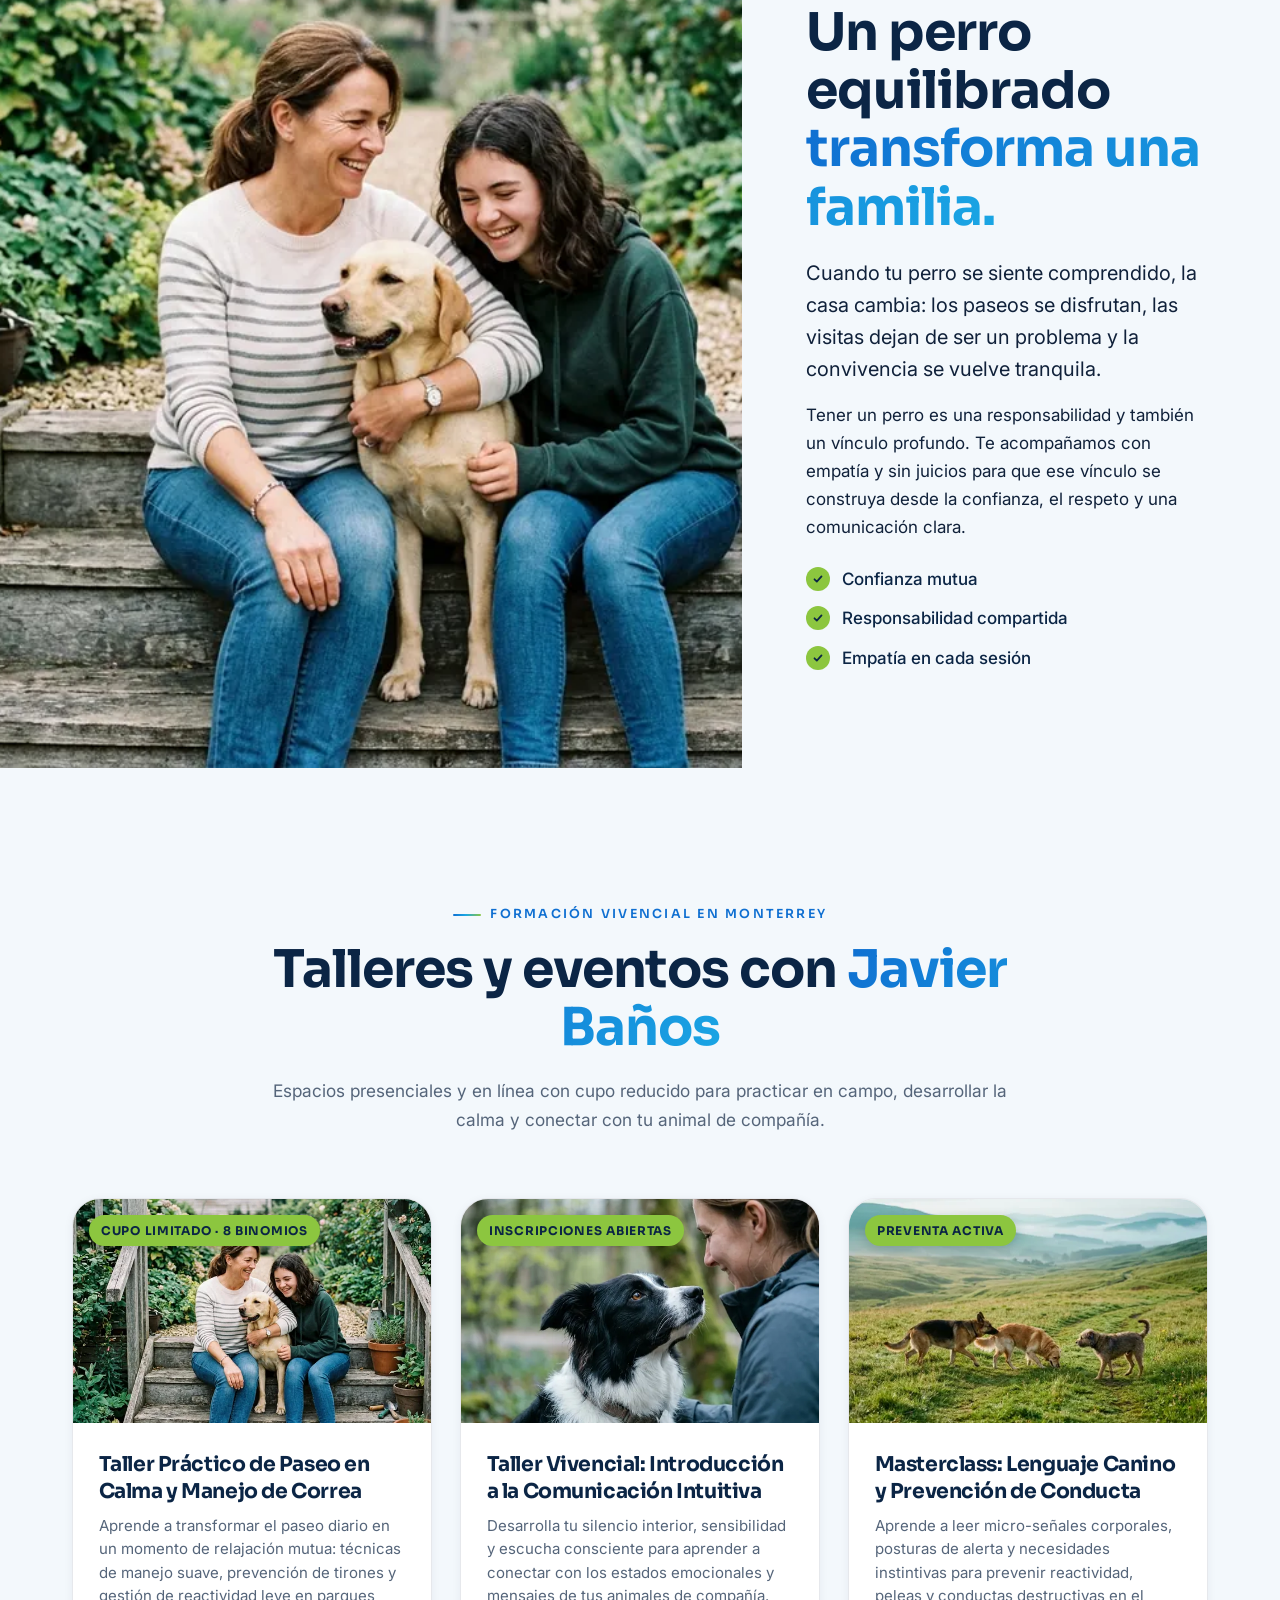
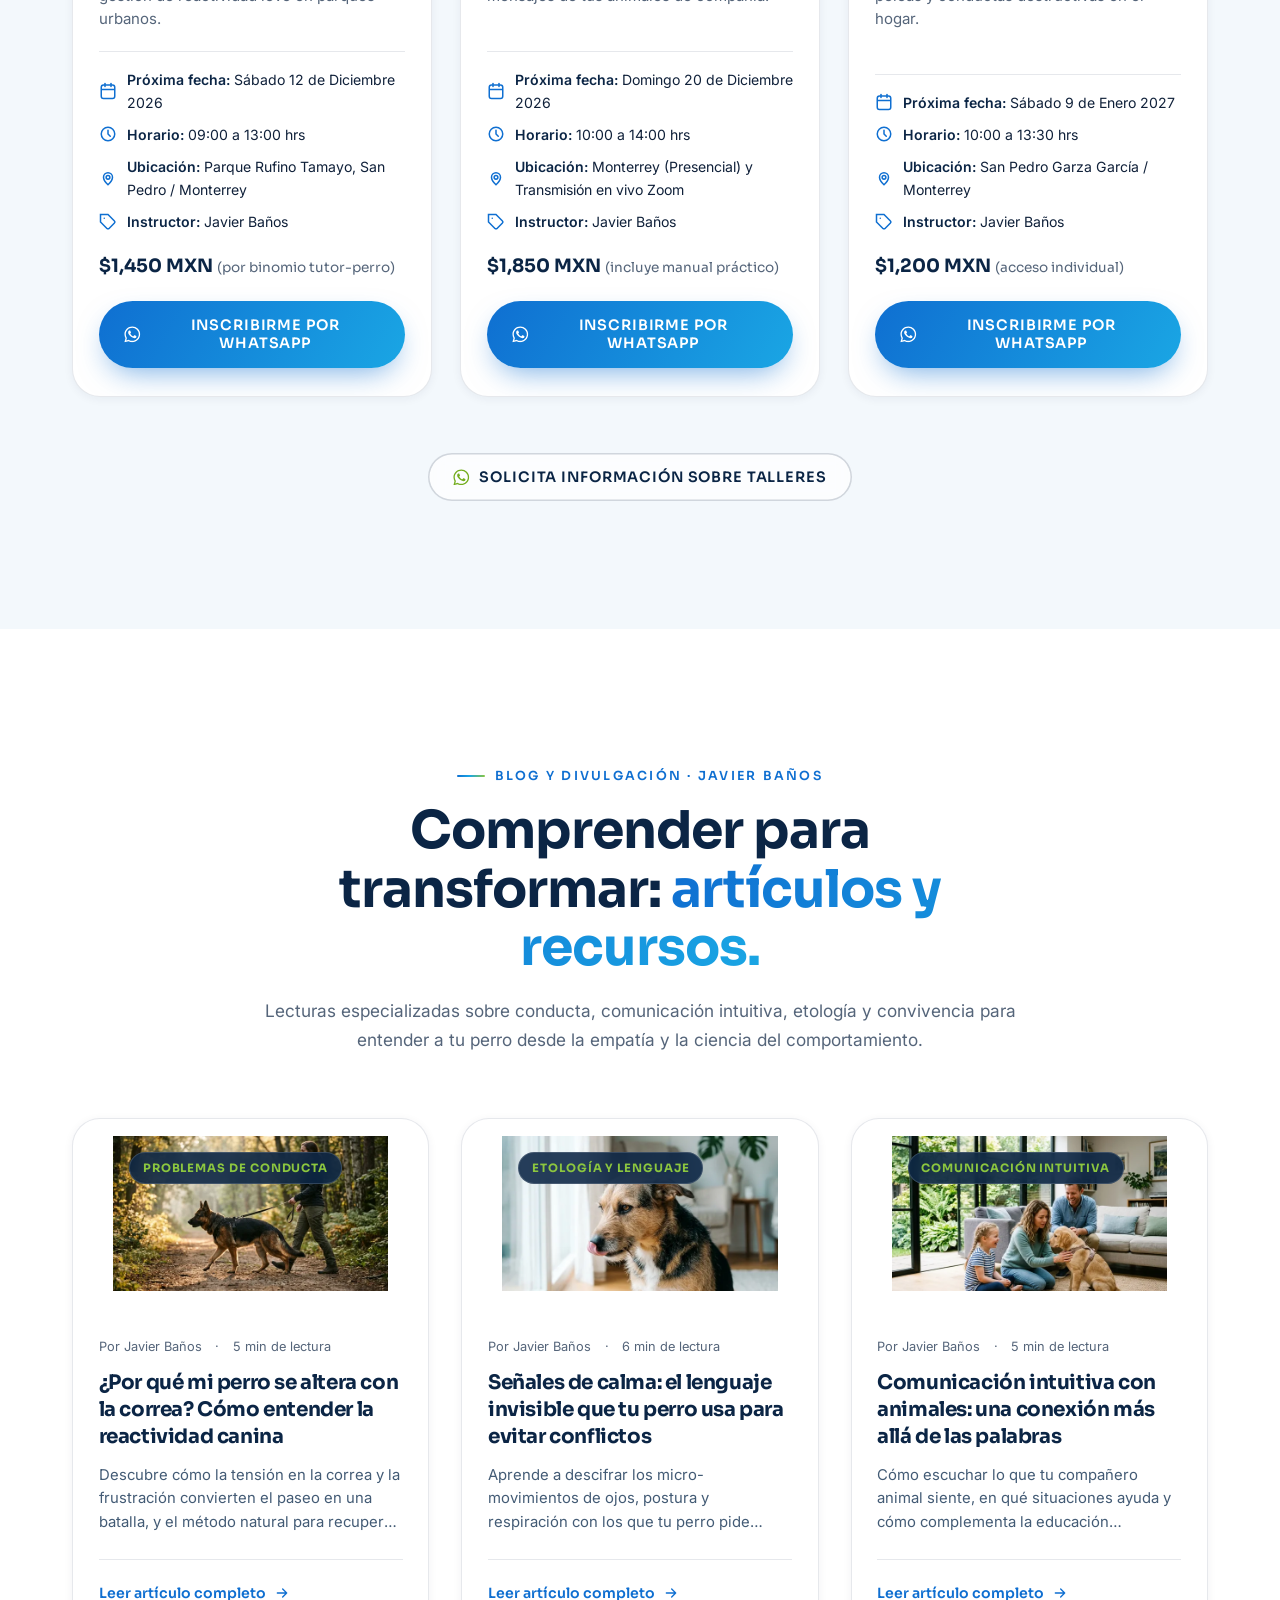
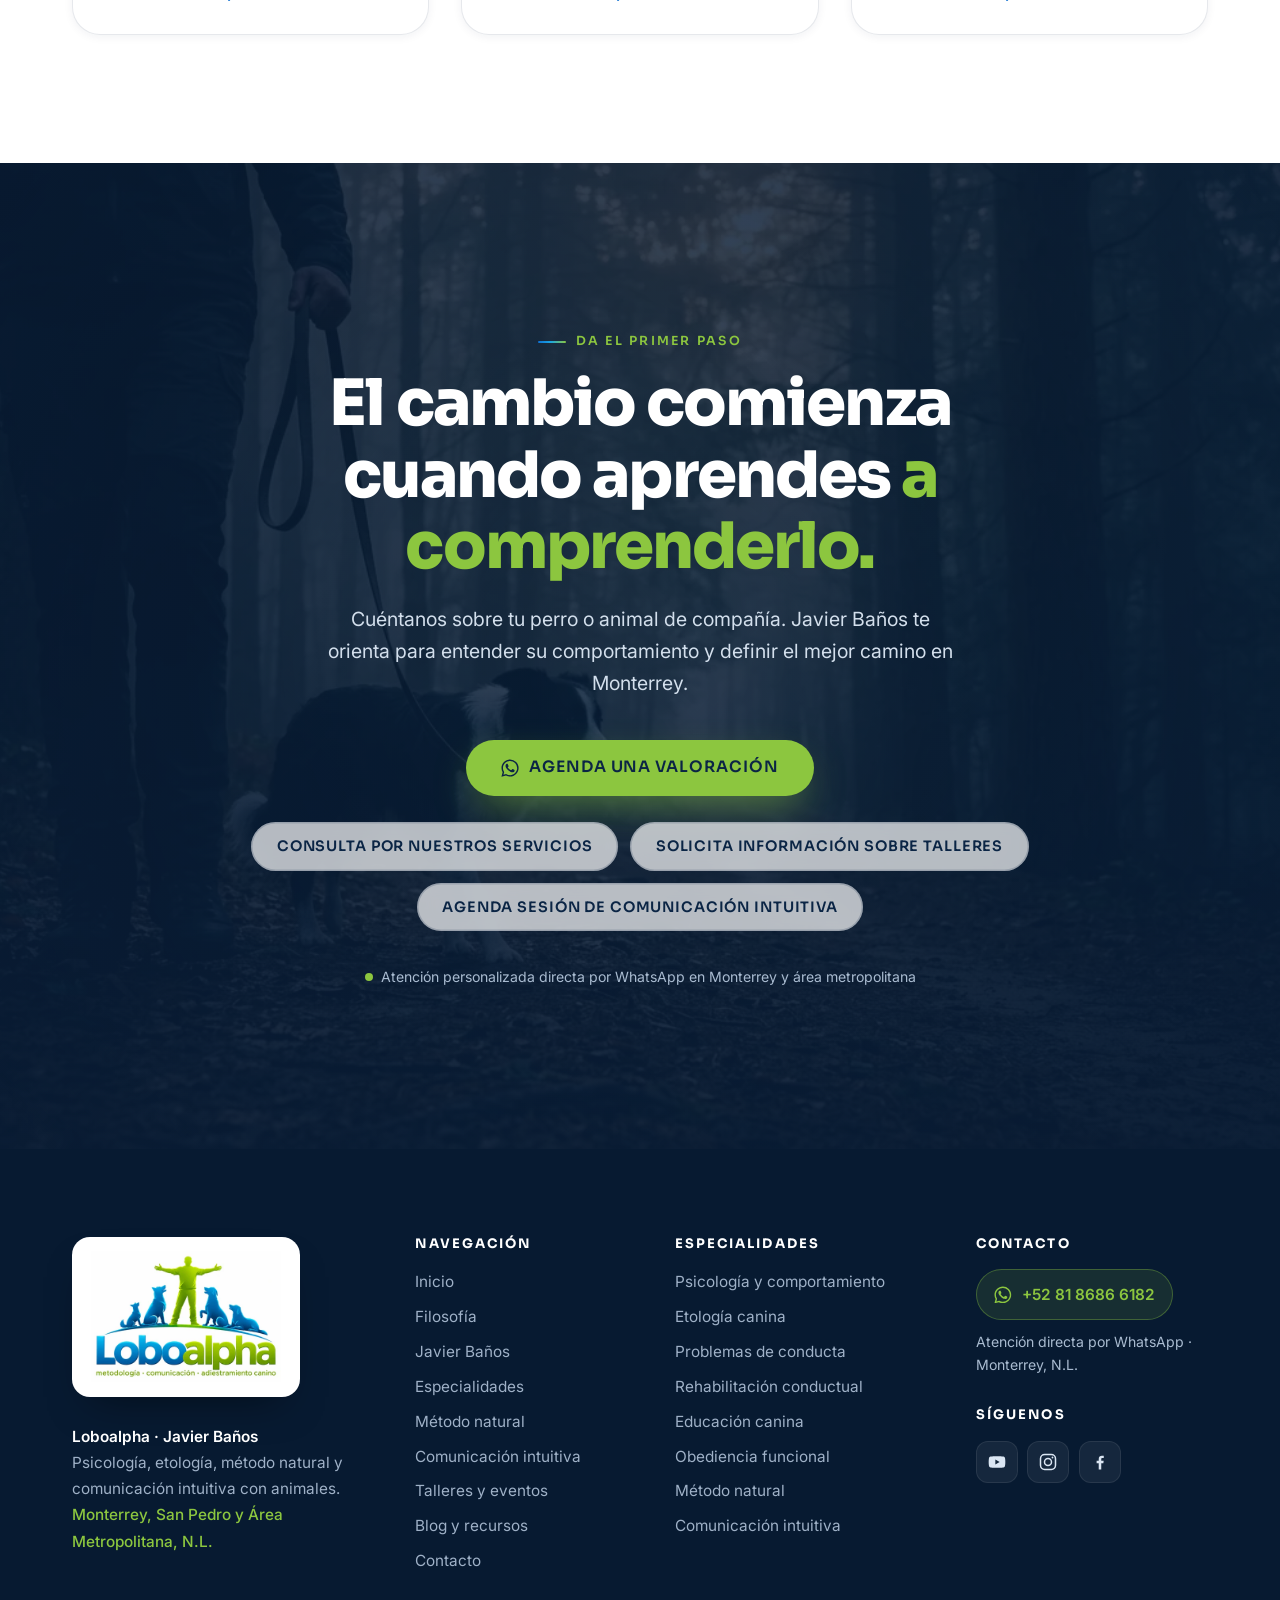
==== commit 4816e369: "feat(audio): activar reproduccion automatica inmediata con desbloqueo omnicanal y propagar a articul" ====
--- a/index.html
+++ b/index.html
@@ -1181,7 +1181,7 @@
   </dialog>
 
   <!-- Audio ambiental: Loboalpha -->
-  <audio id="bg-audio" preload="none" loop src="assets/audio/loboalpha.mp3"></audio>
+  <audio id="bg-audio" autoplay loop preload="auto" src="assets/audio/loboalpha.mp3"></audio>
 
   <!-- Control flotante de audio ambiental -->
   <button class="audio-float" id="audio-toggle" type="button" aria-label="Música de fondo: Loboalpha (activar sonido)" aria-pressed="false" title="Música ambiental: Loboalpha">
--- a/assets/css/styles.css
+++ b/assets/css/styles.css
@@ -167,8 +167,12 @@
 .brand img { height: 52px; width: auto; transition: height .35s var(--ease); }
 .site-header.is-scrolled .brand img { height: 46px; }
 
+body.menu-open {
+  overflow: hidden;
+}
+
 .nav-toggle {
-  position: relative; z-index: 105;
+  position: relative; z-index: 10001;
   width: 48px; height: 48px; min-width: 48px; min-height: 48px; border-radius: 12px;
   display: grid; place-content: center; gap: 5px;
   background: var(--soft);
@@ -182,27 +186,35 @@
 .nav-toggle[aria-expanded="true"] span:nth-child(3) { transform: translateY(-7px) rotate(-45deg); }
 
 .main-nav {
-  position: fixed; top: var(--header-h); left: 0; right: 0; bottom: 0;
+  position: fixed;
+  top: var(--header-h);
+  left: 0;
+  width: 100vw;
+  width: 100%;
+  height: calc(100svh - var(--header-h));
+  height: calc(100dvh - var(--header-h));
   background: #ffffff;
-  padding: 1.5rem var(--gutter) 2.5rem;
+  padding: 1.25rem var(--gutter) max(5rem, calc(env(safe-area-inset-bottom, 0px) + 3.5rem));
   box-shadow: 0 30px 40px -20px rgba(11, 37, 69, .25);
   transform: translateY(-8px); opacity: 0; visibility: hidden;
   transition: transform .35s var(--ease-out), opacity .3s, visibility .3s;
   overflow-y: auto;
   -webkit-overflow-scrolling: touch;
-  z-index: 99;
+  overscroll-behavior: contain;
+  z-index: 10000;
 }
 .main-nav.is-open { transform: none; opacity: 1; visibility: visible; }
 .main-nav ul { display: grid; gap: .25rem; margin-bottom: 1.5rem; }
 .main-nav a:not(.btn) {
-  display: block; padding: 1rem .25rem; font-family: var(--font-display); font-weight: 500; font-size: 1.12rem;
+  display: block; padding: .95rem .25rem; font-family: var(--font-display); font-weight: 500; font-size: 1.1rem;
   color: var(--blue-900); border-bottom: 1px solid var(--line);
   -webkit-tap-highlight-color: transparent;
 }
 .main-nav a:not(.btn):active { color: var(--blue-600); }
-.nav-cta { width: 100%; min-height: 50px; }
+.nav-cta { width: 100%; min-height: 52px; }
 
 @media (min-width: 960px) {
+  body.menu-open { overflow: visible; }
   :root { --header-h: 92px; }
   .site-header.is-scrolled { height: 72px; }
   .brand img { height: 74px; }
@@ -210,7 +222,9 @@
   .nav-toggle { display: none; }
   .main-nav {
     position: static; display: flex; align-items: center; gap: 2rem;
+    width: auto; height: auto;
     background: none; padding: 0; box-shadow: none; transform: none; opacity: 1; visibility: visible;
+    overflow: visible; z-index: auto;
   }
   .main-nav ul { display: flex; gap: 1.75rem; margin: 0; }
   .main-nav a:not(.btn) {
@@ -222,7 +236,7 @@
   }
   .main-nav a:not(.btn):hover::after, .main-nav a.is-active::after { transform: scaleX(1); transform-origin: left; }
   .main-nav a.is-active { color: var(--blue-600); }
-  .nav-cta { width: auto; }
+  .nav-cta { width: auto; min-height: auto; }
 }
 
 /* ---------- 6. Hero ---------- */
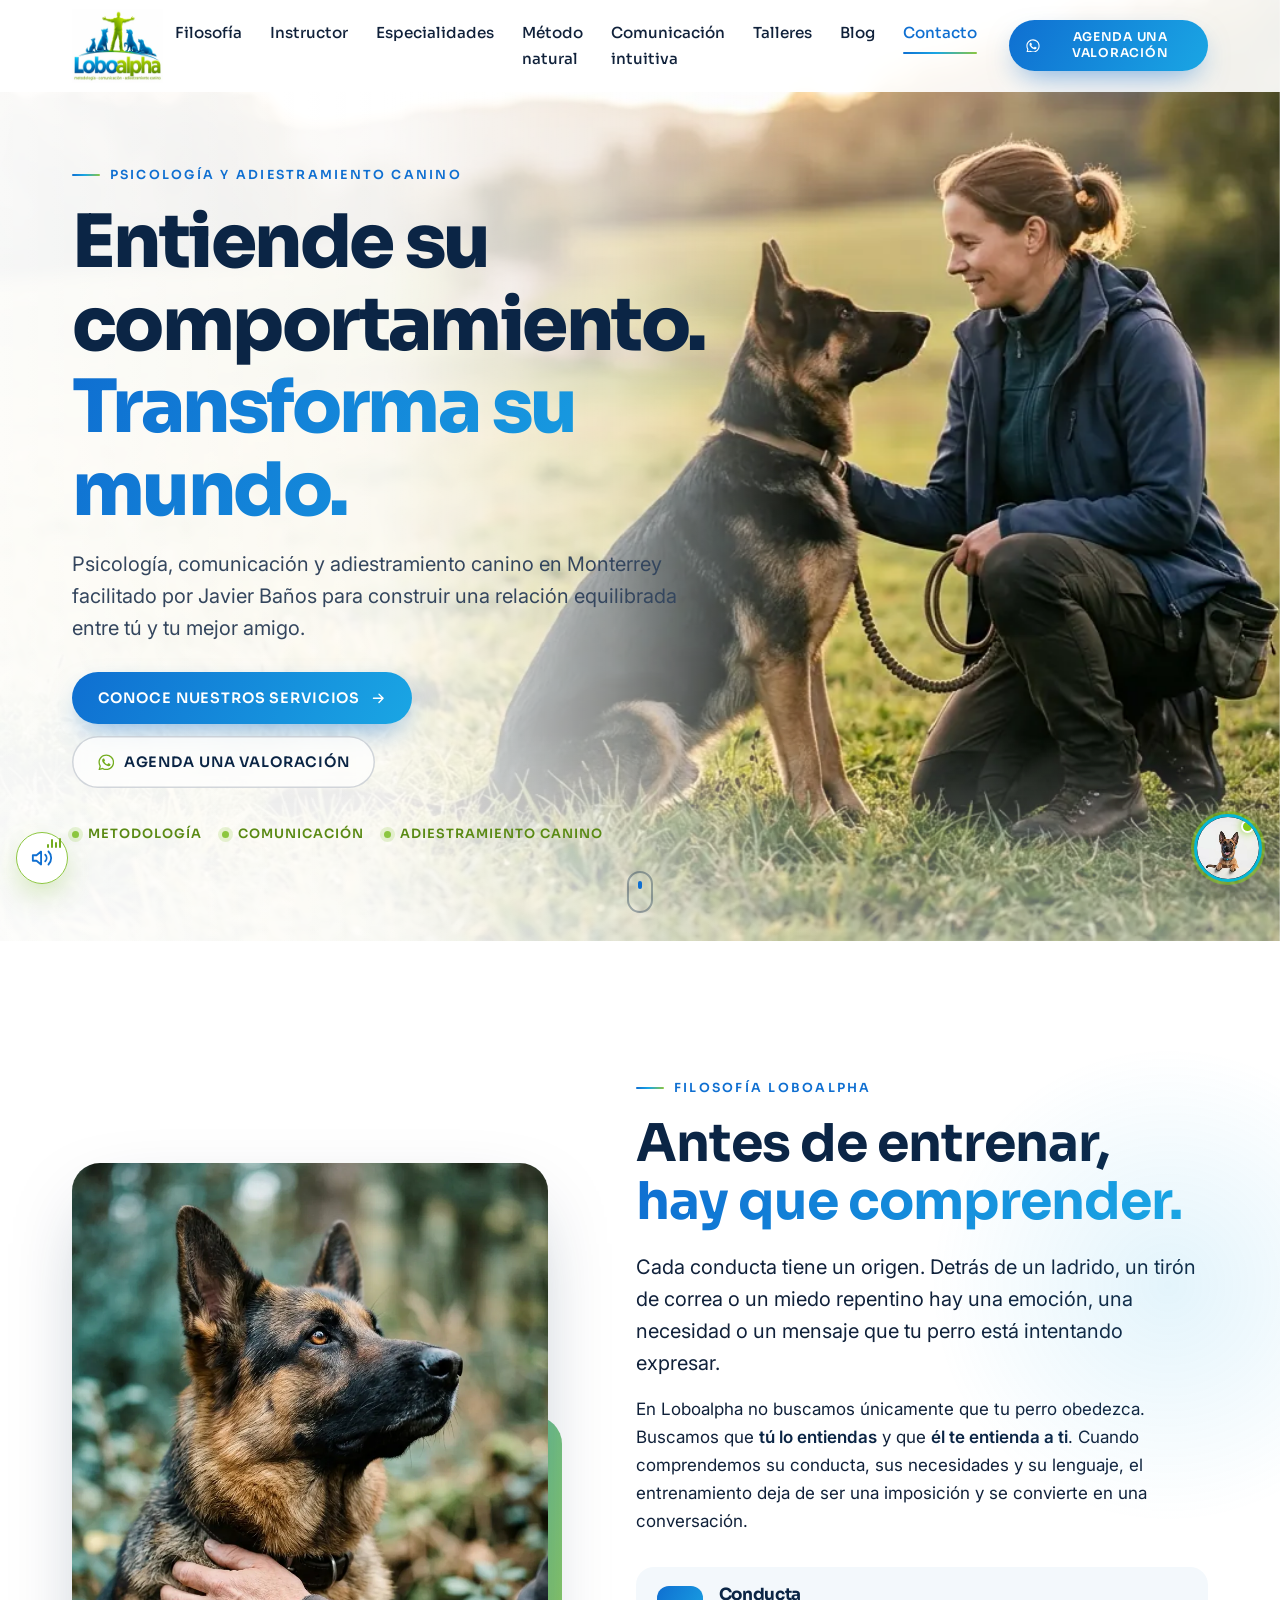
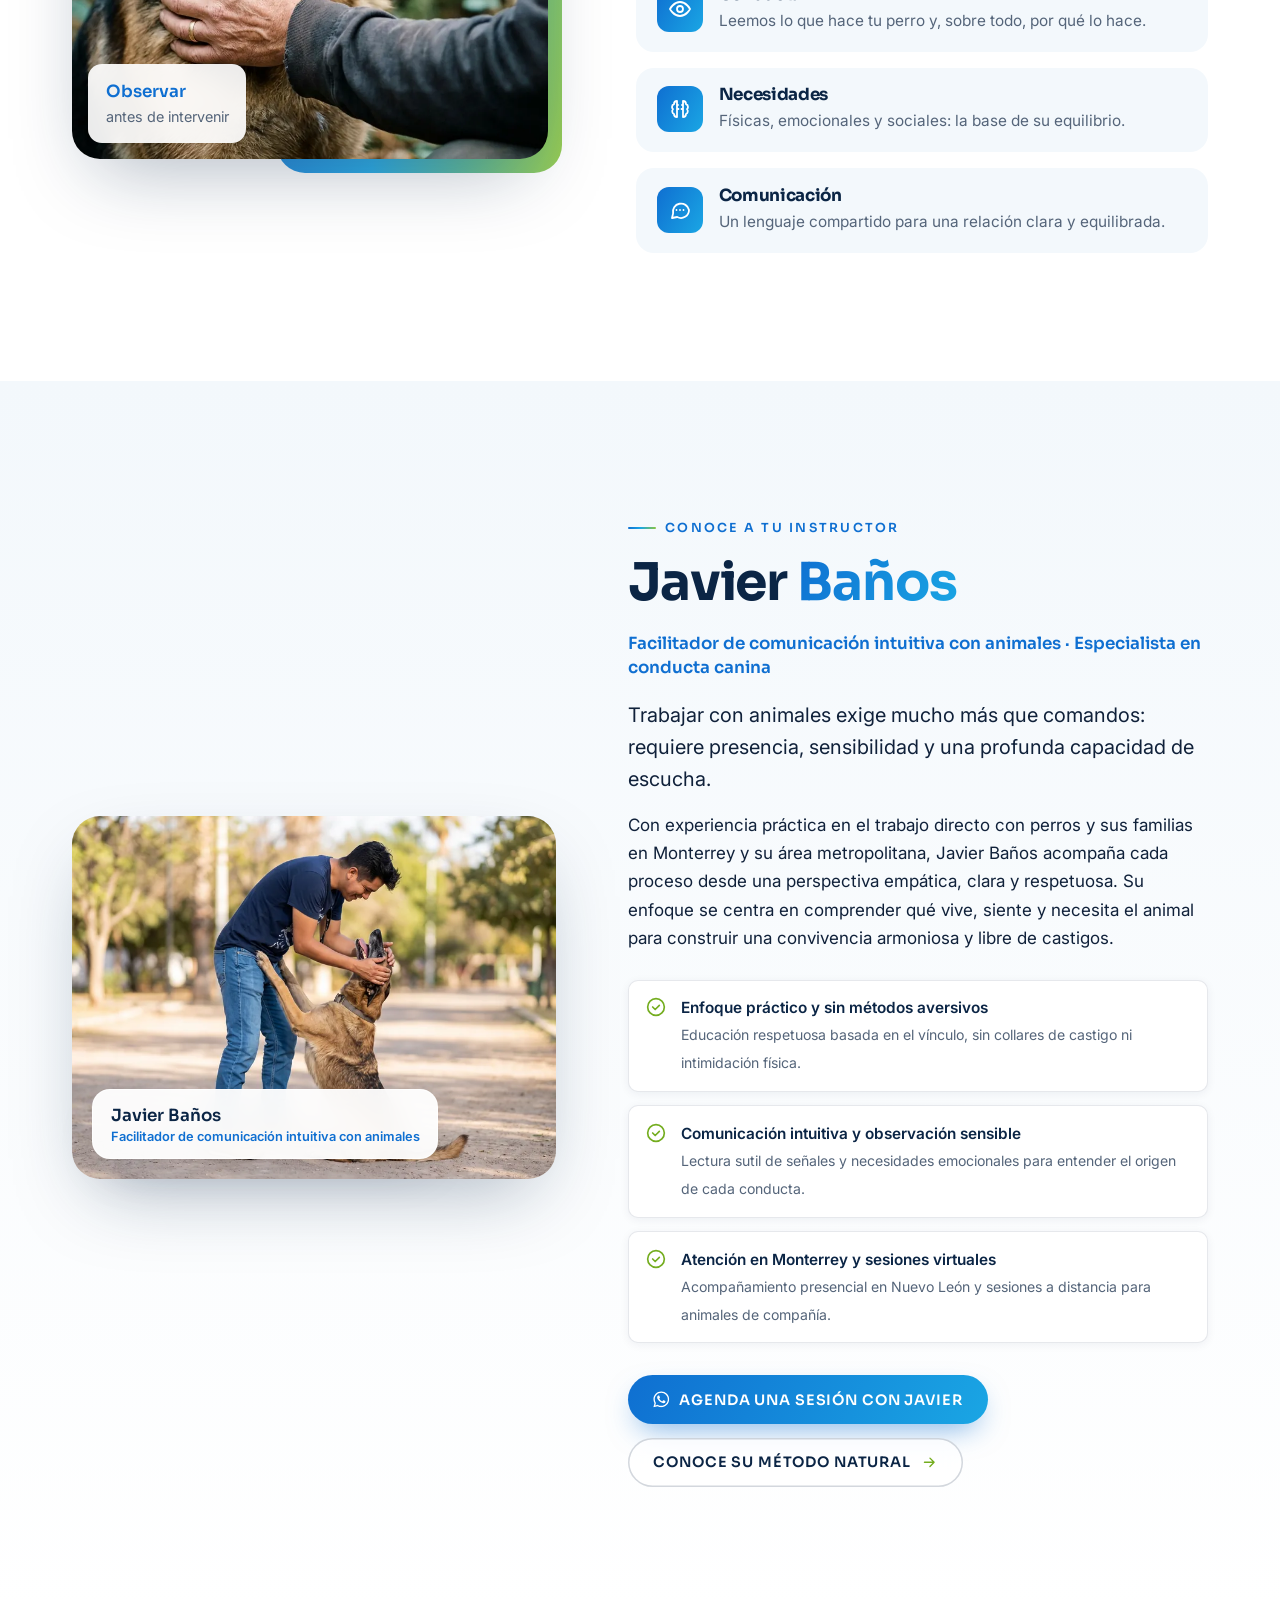
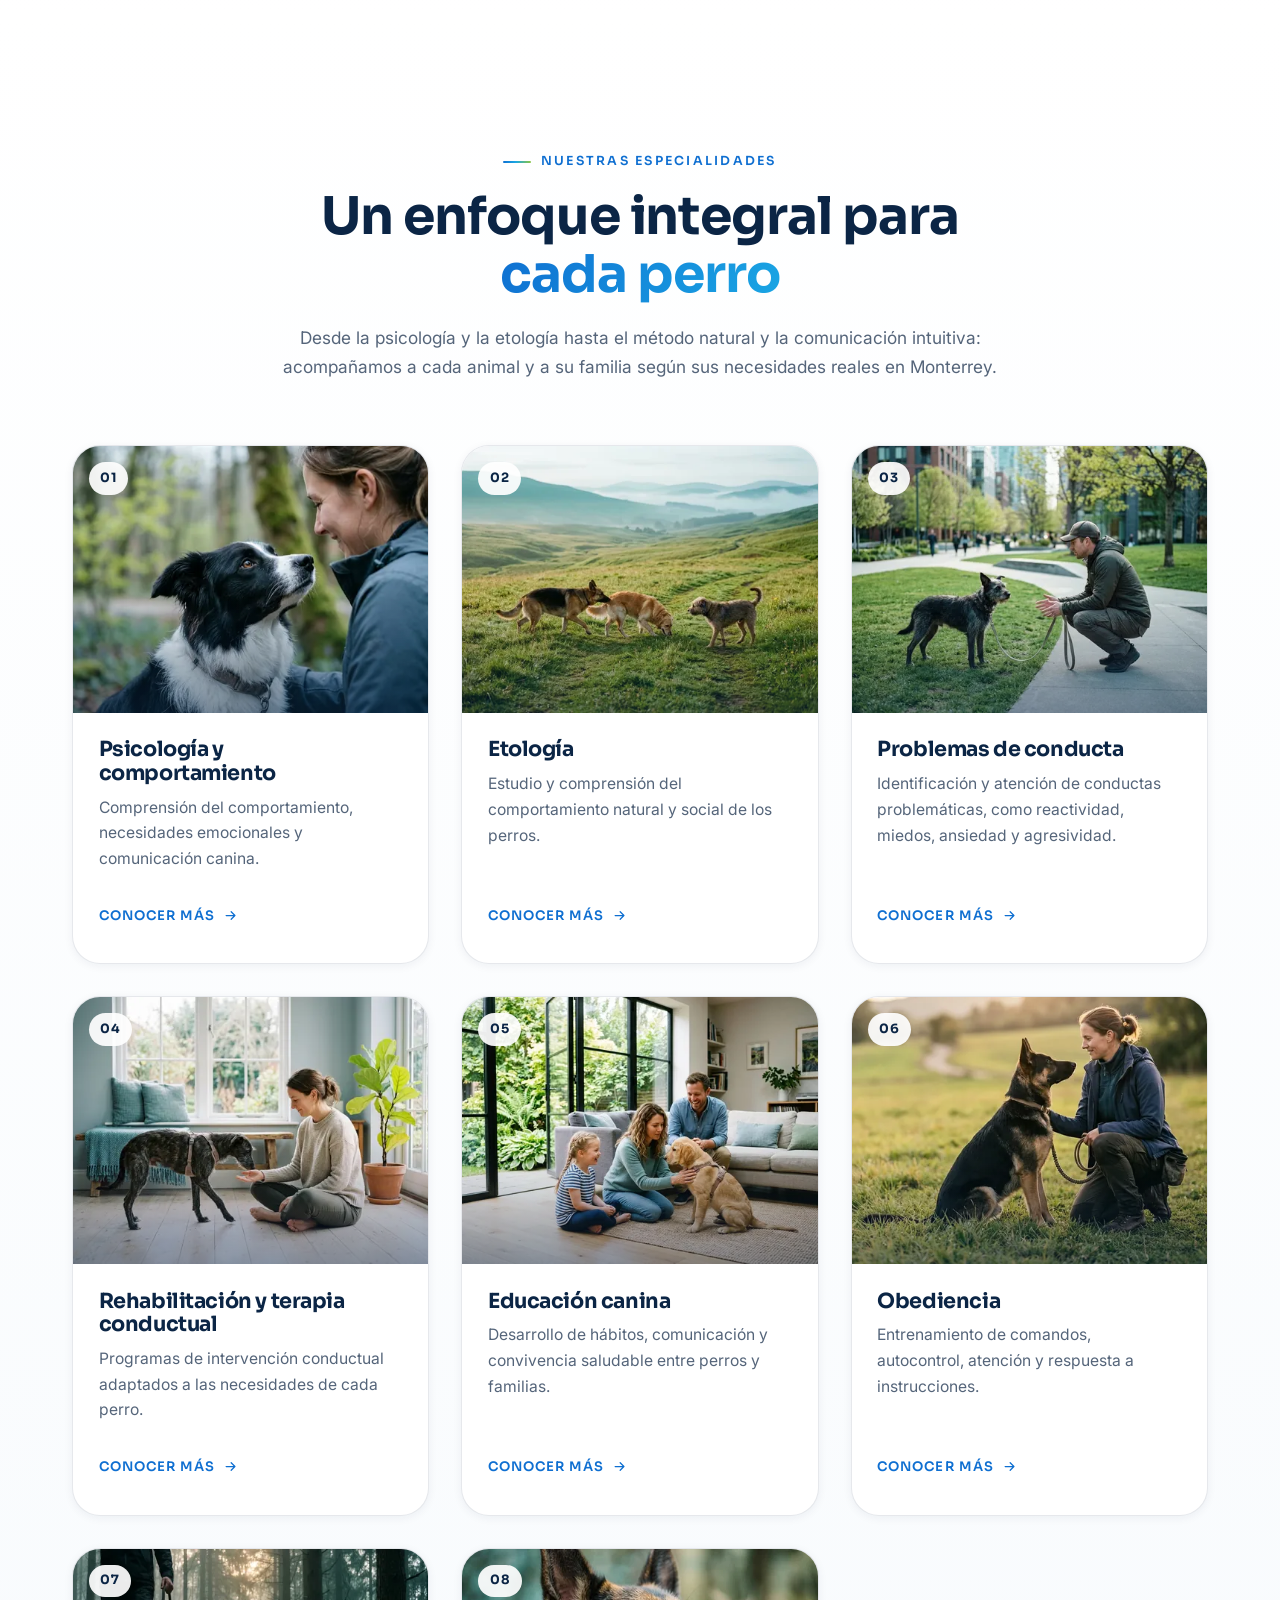
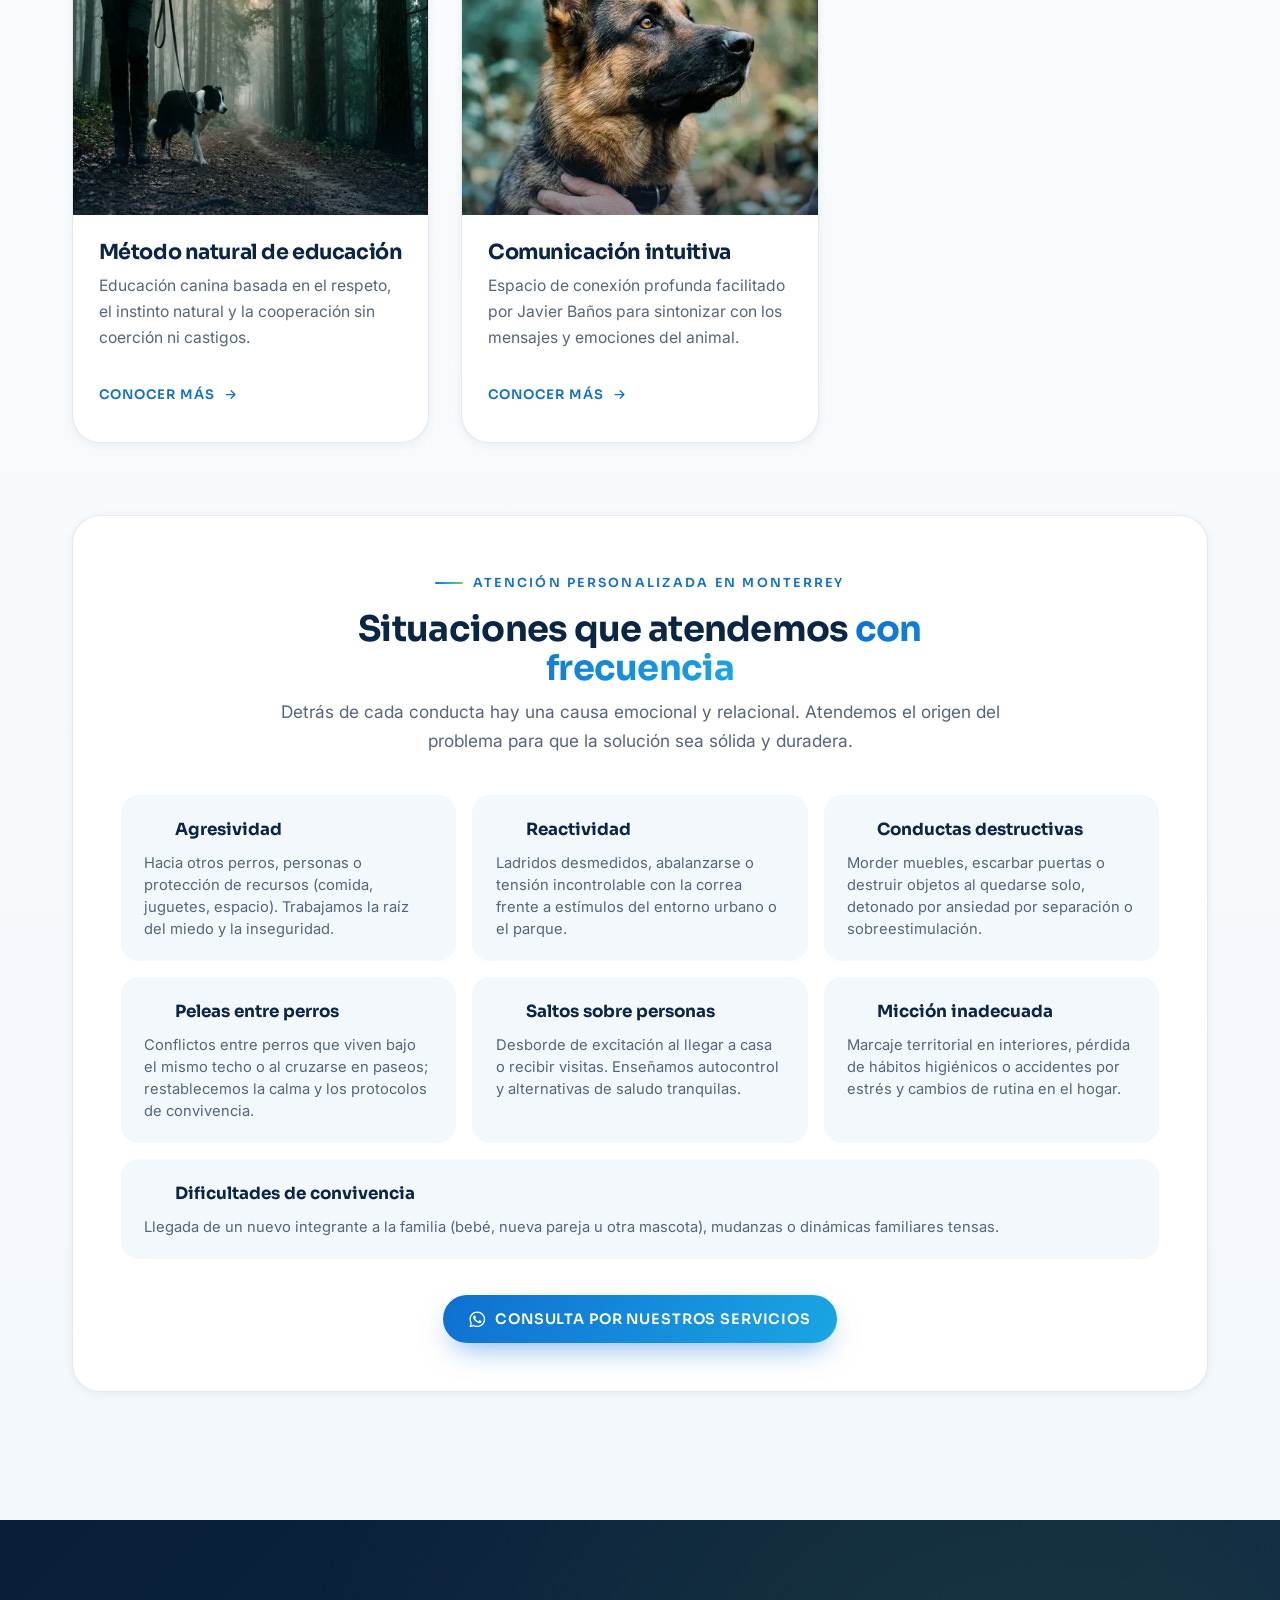
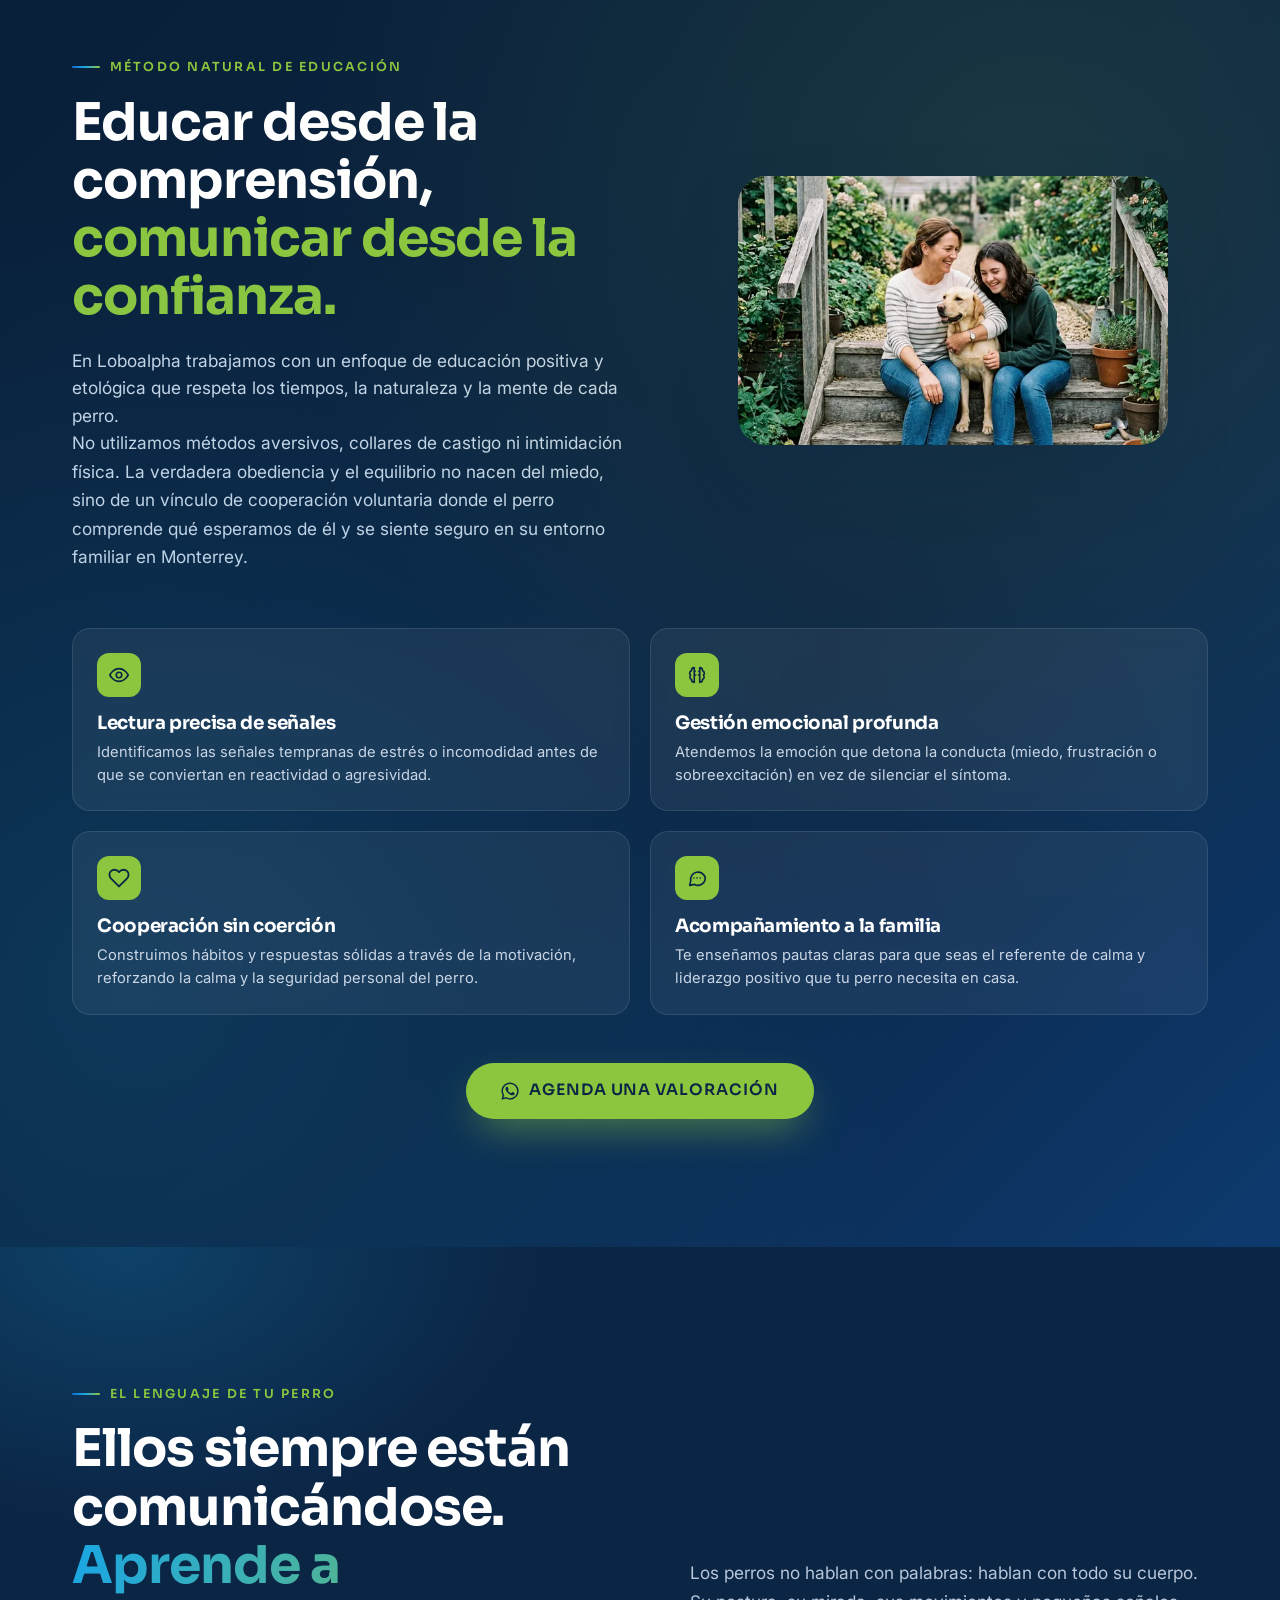
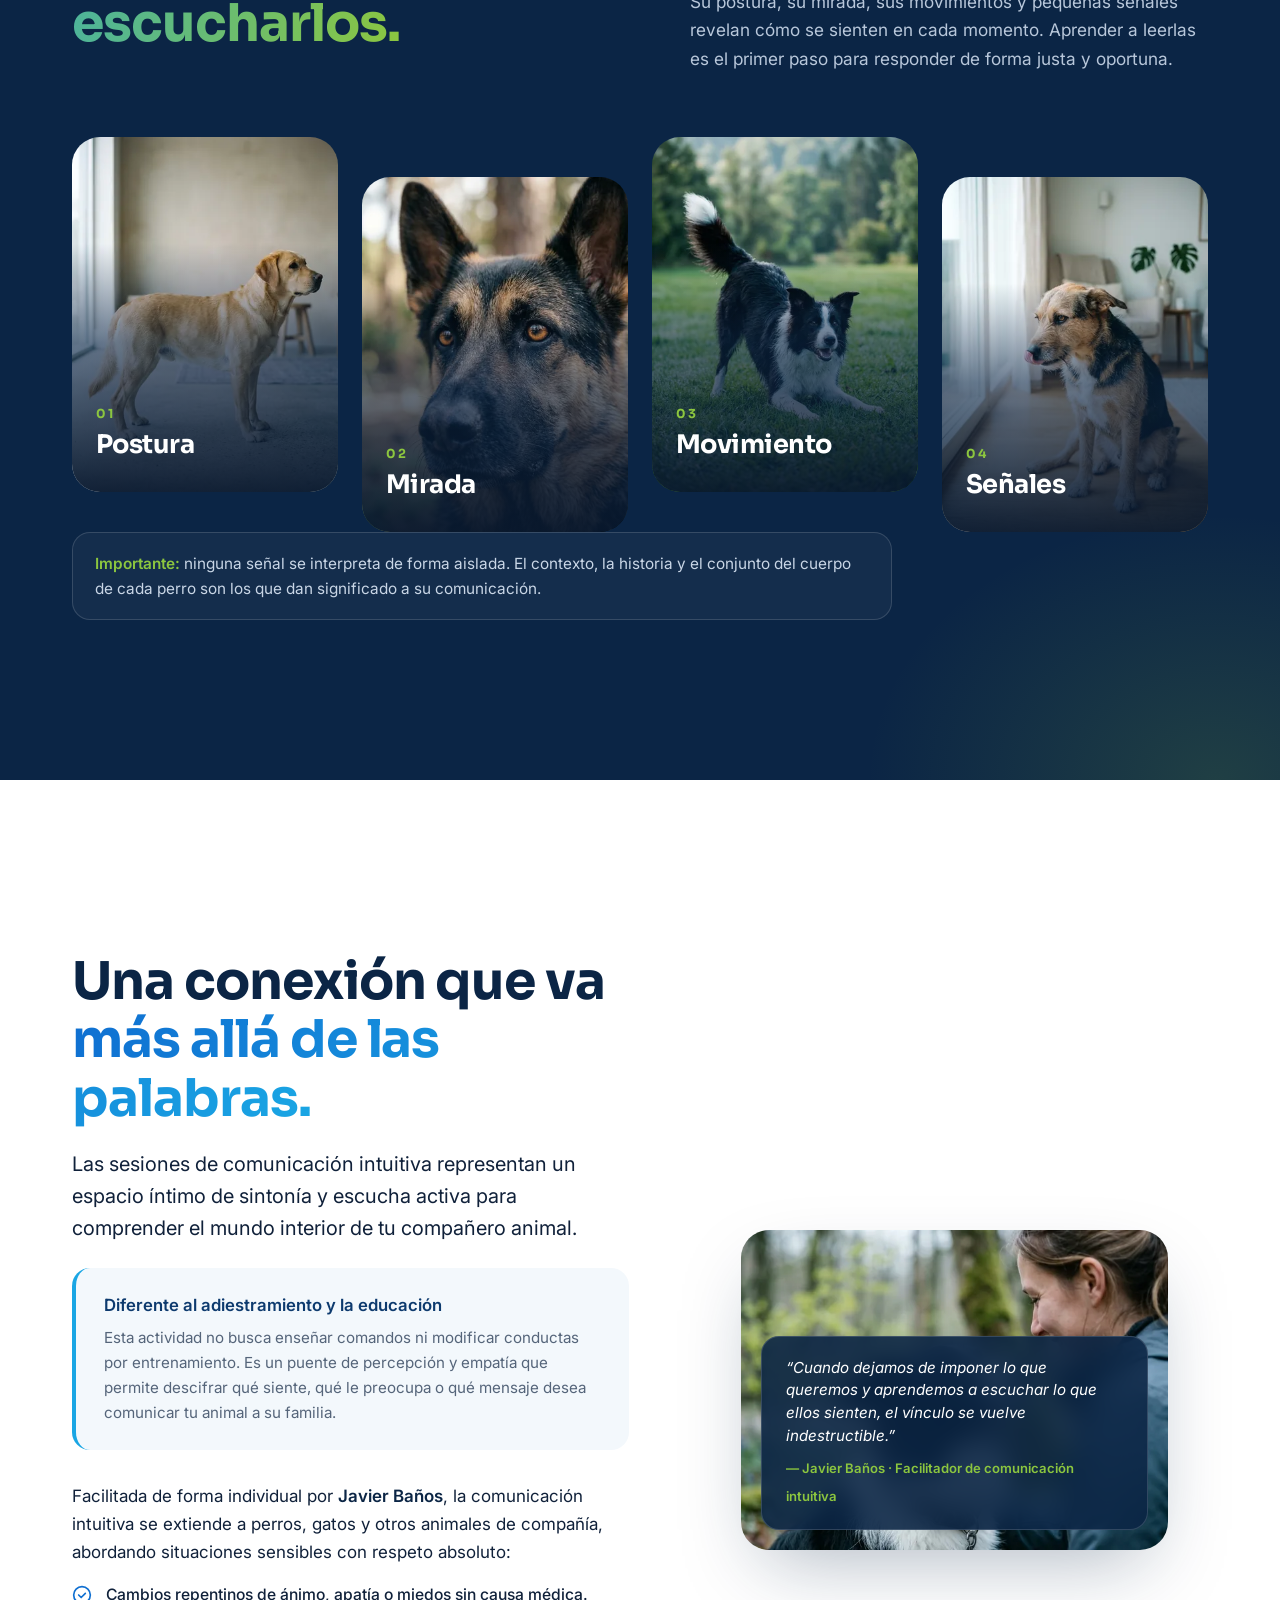
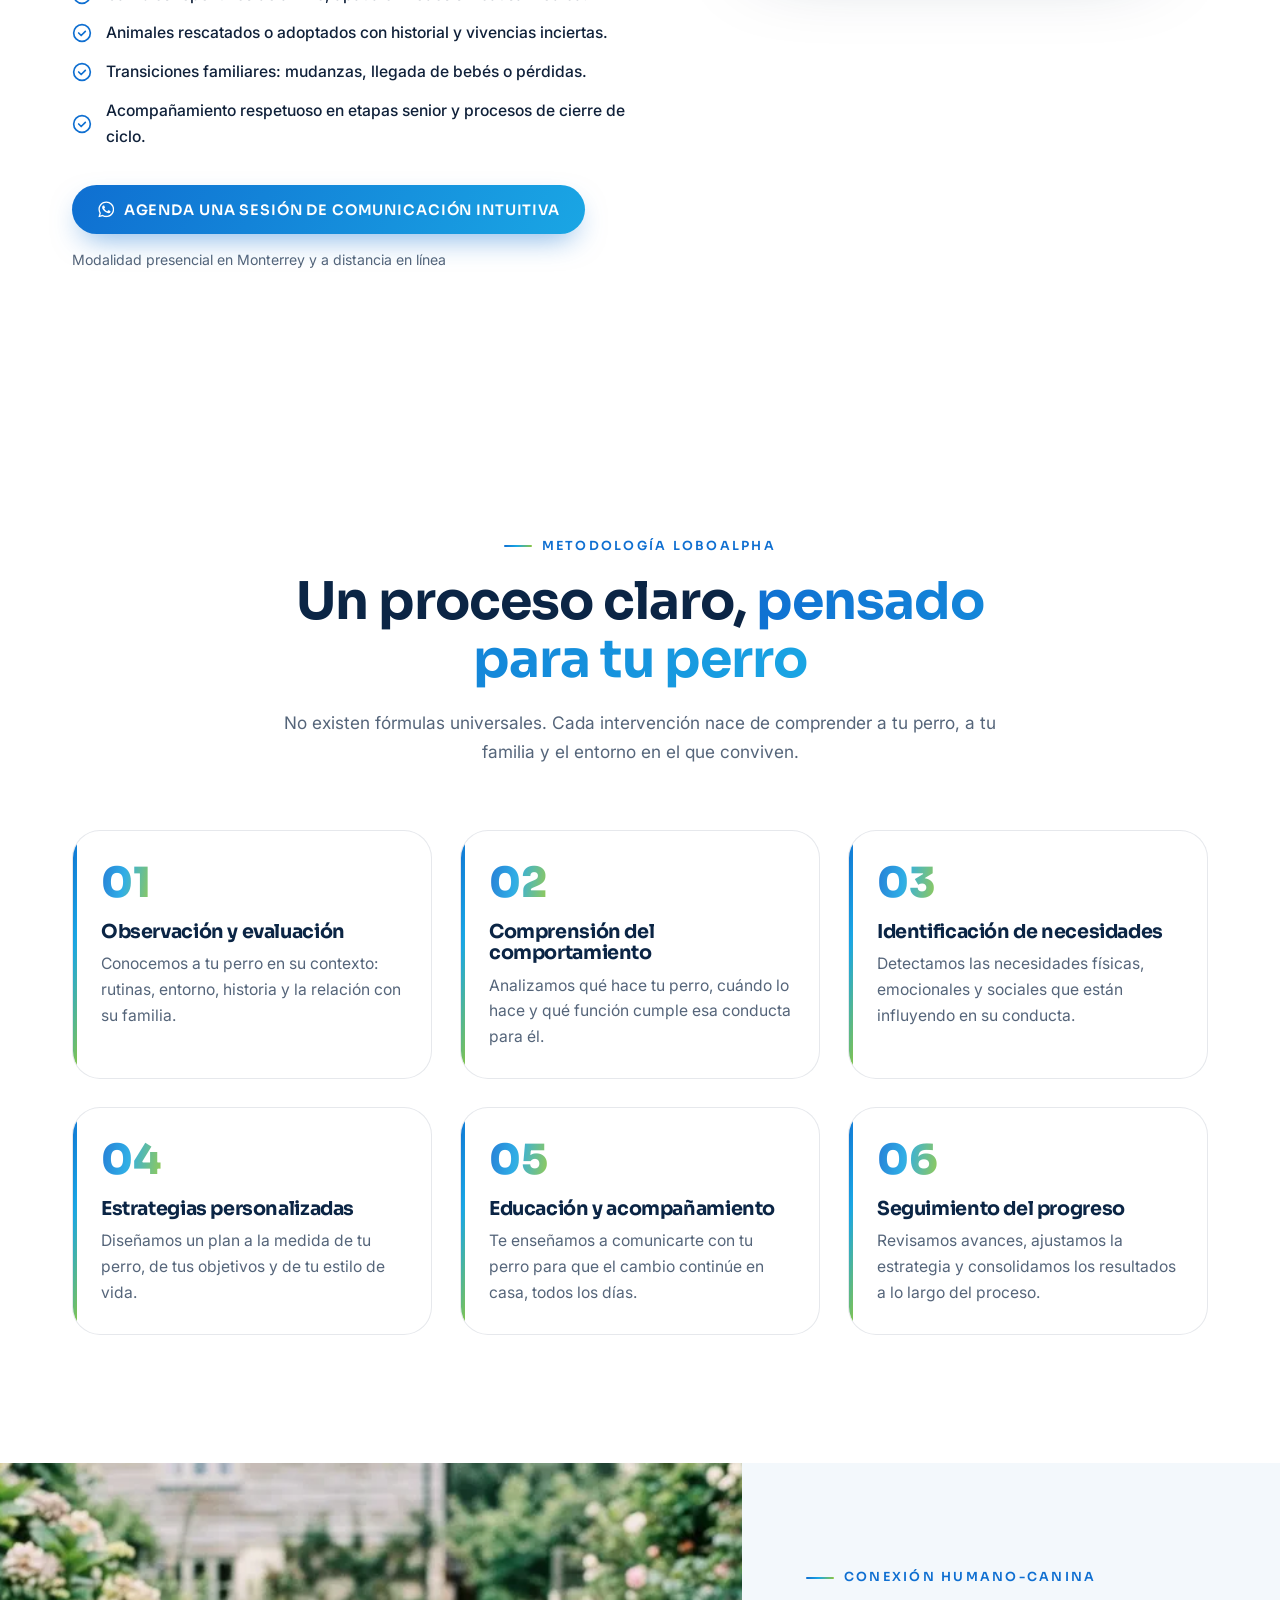
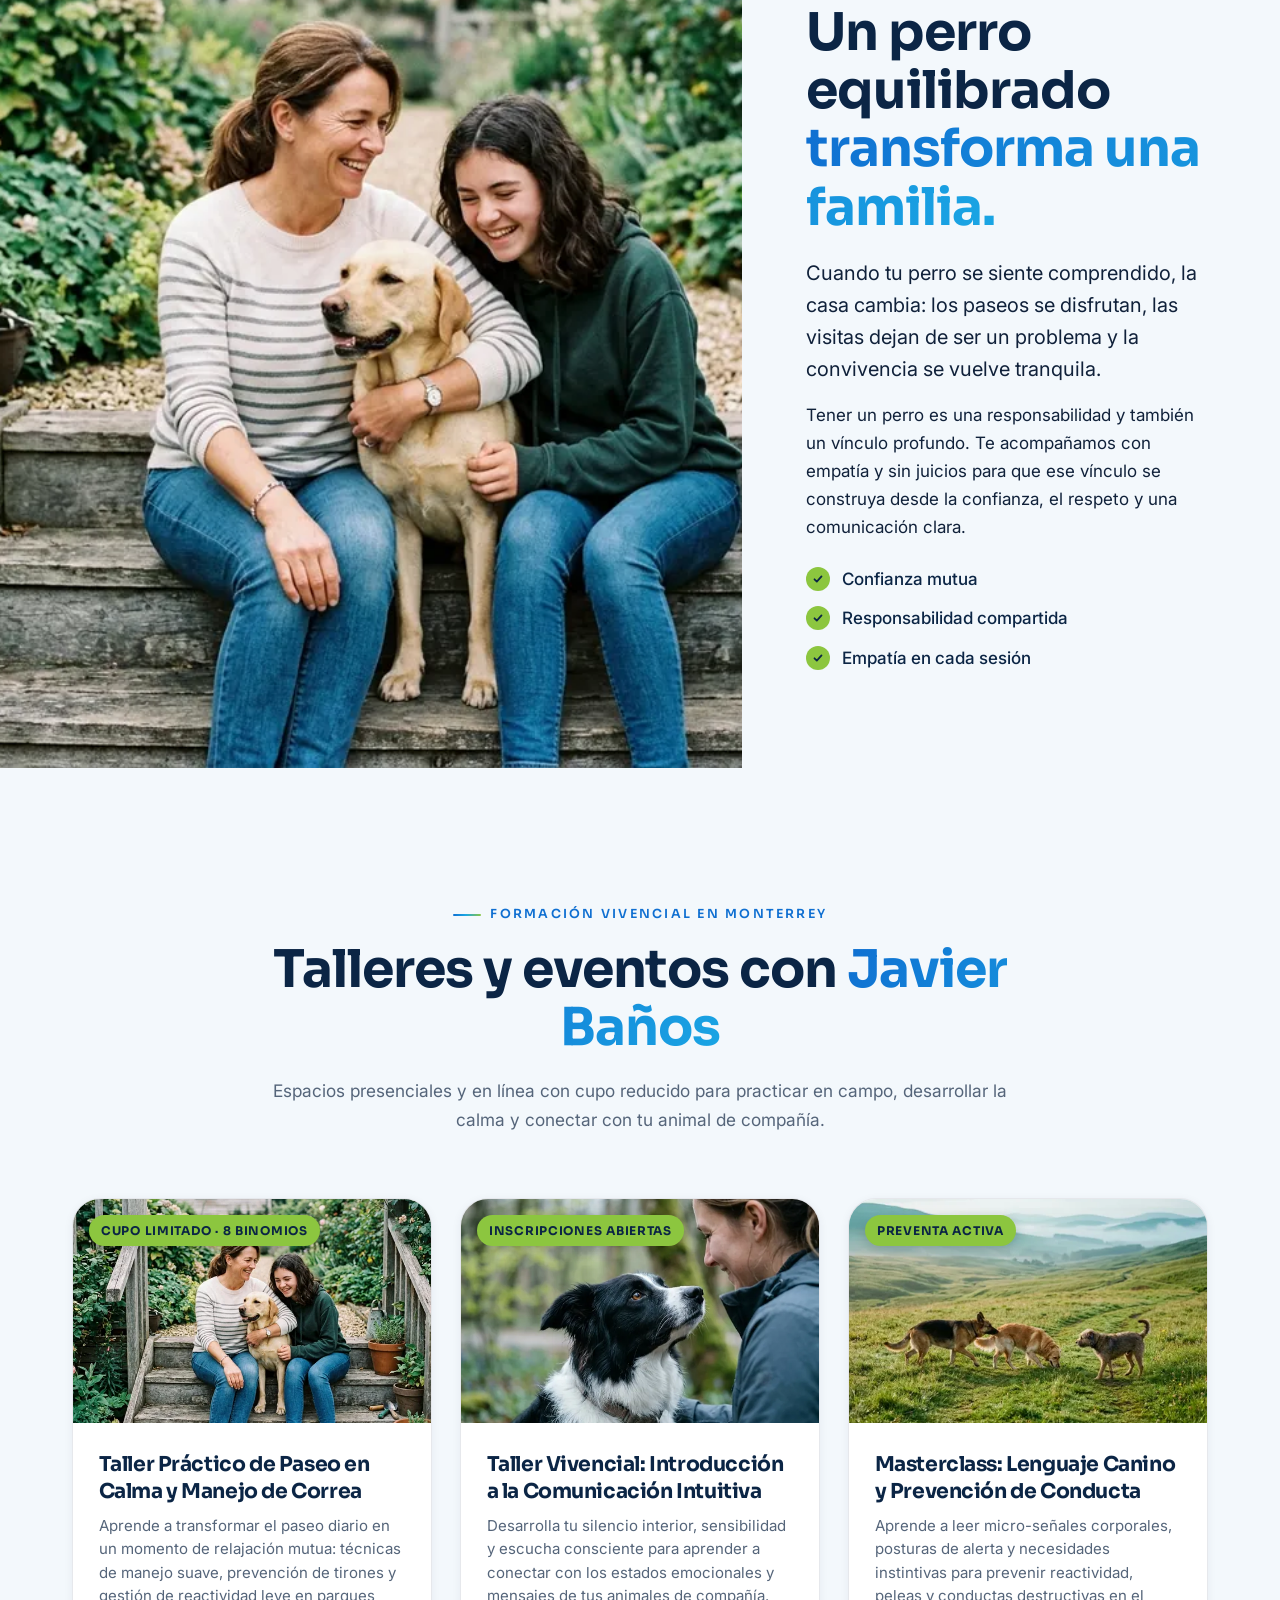
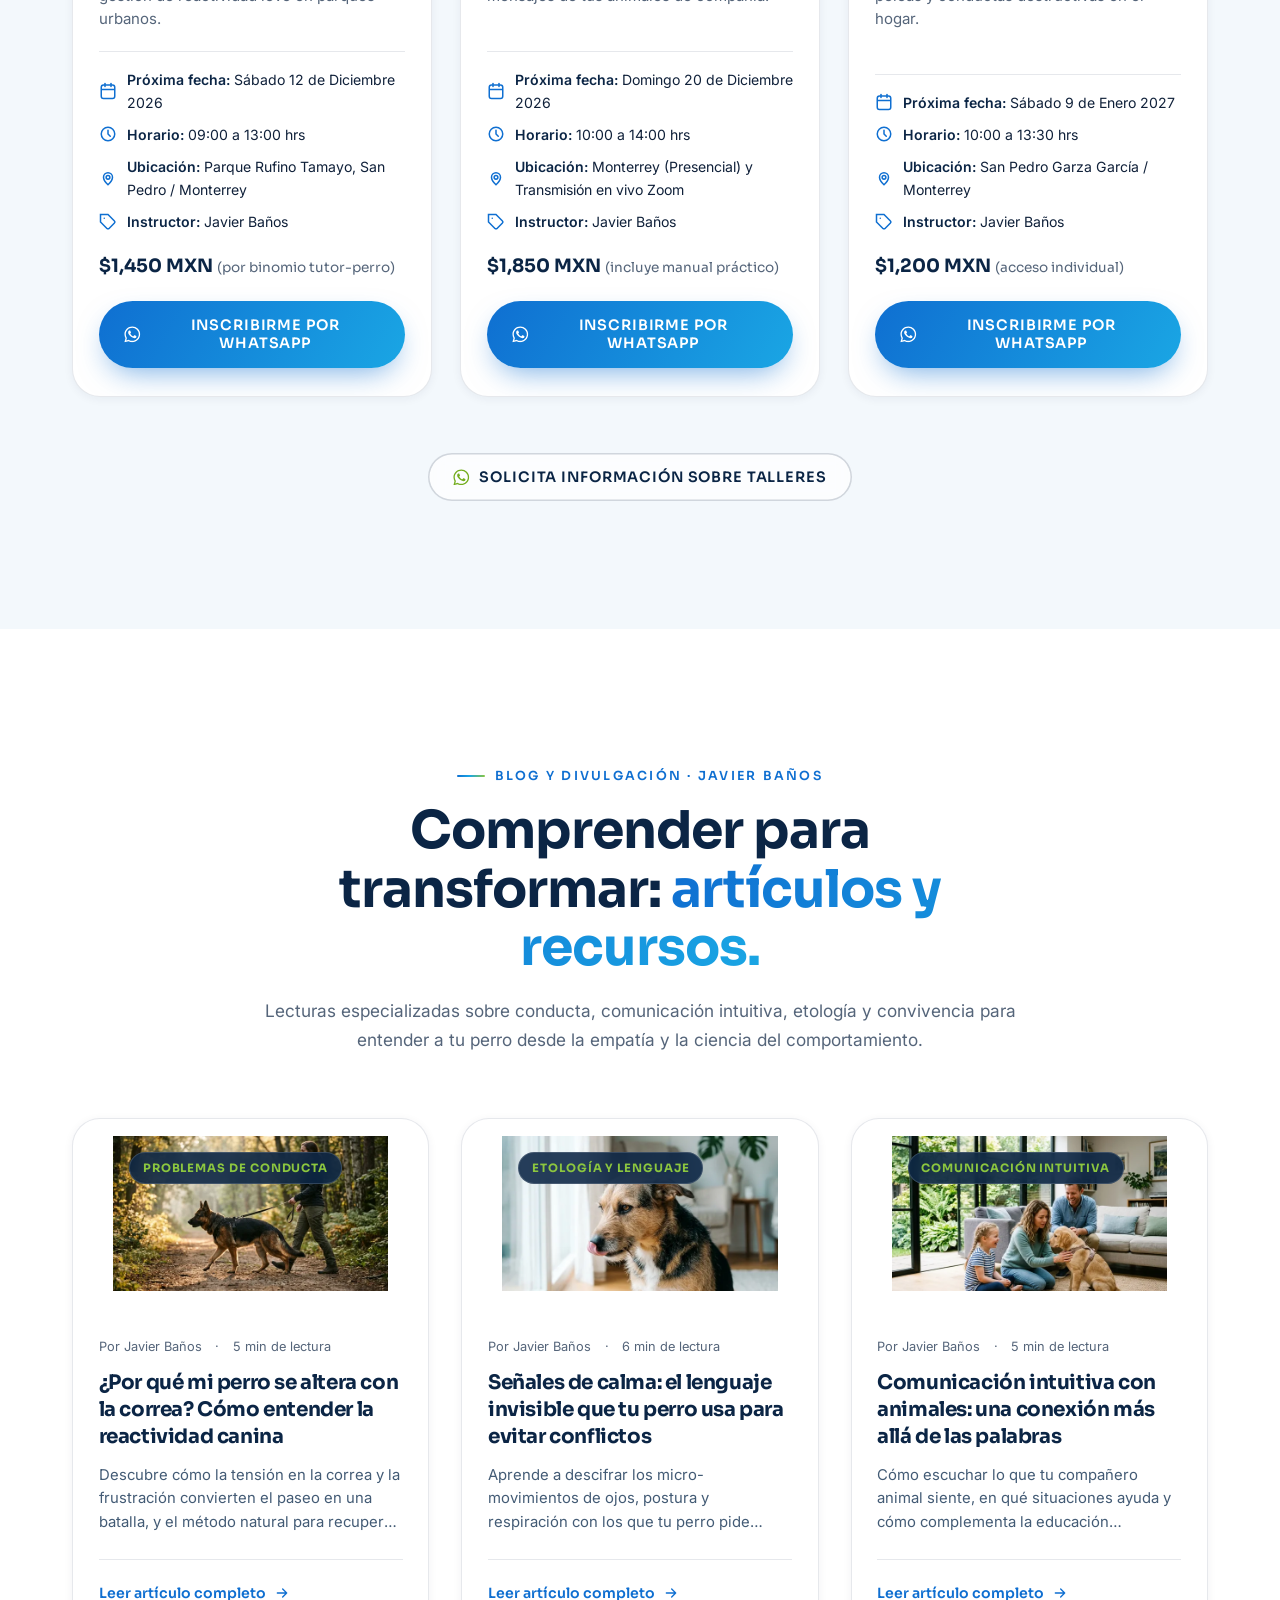
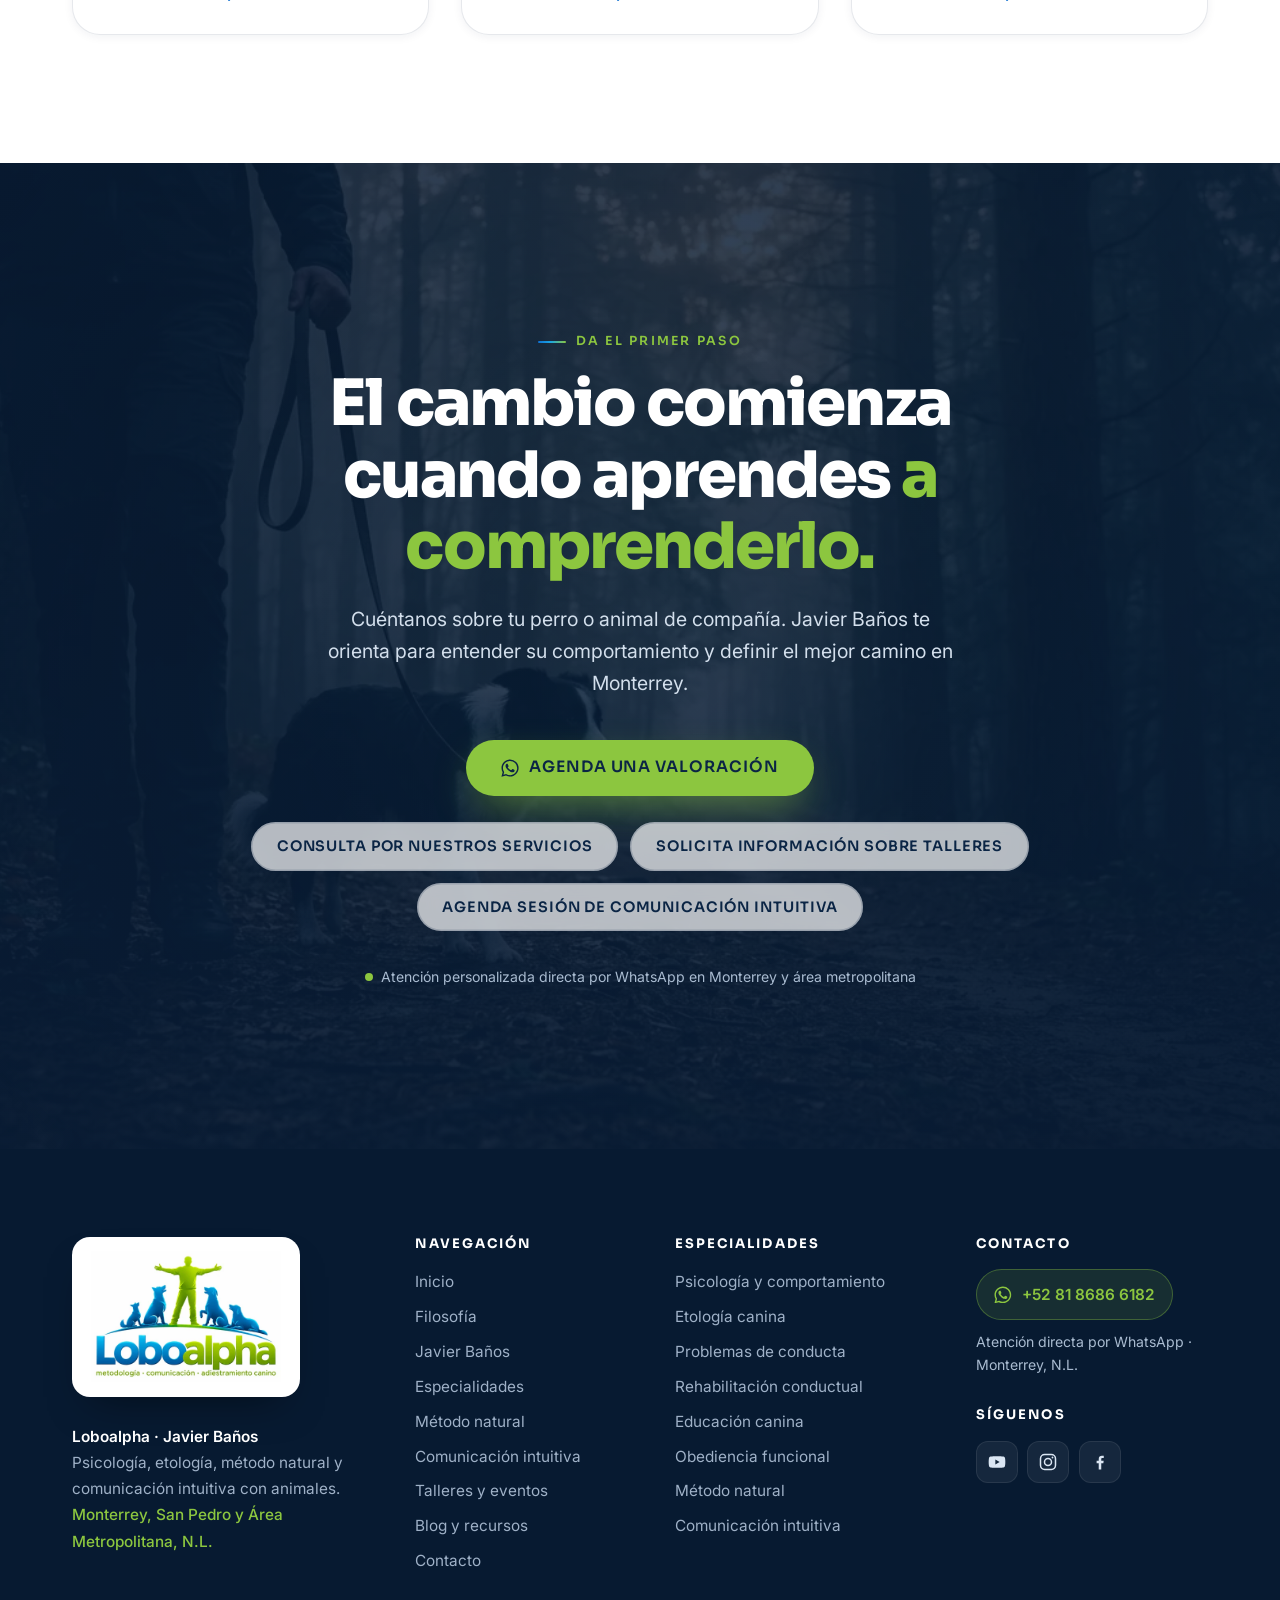
==== commit e6c3b6e2: "feat(chatbot): asistente virtual ALPHA con avatar en video circular, ladrido interactivo y FAQ" ====
--- a/index.html
+++ b/index.html
@@ -1194,5 +1194,6 @@
   </button>
 
   <script src="assets/js/main.js" defer></script>
+  <script src="assets/js/alpha-chat.js" defer></script>
 </body>
 </html>
--- a/assets/css/styles.css
+++ b/assets/css/styles.css
@@ -513,14 +513,14 @@
 
 /* ---------- 14. WhatsApp flotante ---------- */
 .wa-float {
-  position: fixed; right: max(1rem, env(safe-area-inset-right)); bottom: max(1rem, env(safe-area-inset-bottom)); z-index: 90;
-  width: 58px; height: 58px; border-radius: 50%; display: grid; place-items: center;
-  background: #25d366; color: #fff; box-shadow: 0 14px 30px -8px rgba(37,211,102,.6);
+  position: fixed; right: max(1rem, env(safe-area-inset-right)); bottom: calc(max(1rem, env(safe-area-inset-bottom)) + 74px); z-index: 90;
+  width: 52px; height: 52px; border-radius: 50%; display: grid; place-items: center;
+  background: #25d366; color: #fff; box-shadow: 0 10px 24px -6px rgba(37,211,102,.55);
   transform: translateY(120px); opacity: 0; transition: transform .5s var(--ease-out), opacity .4s, box-shadow .3s;
 }
 .wa-float.is-visible { transform: none; opacity: 1; }
-.wa-float:hover { box-shadow: 0 18px 40px -8px rgba(37,211,102,.8); transform: scale(1.06); }
-.wa-float svg { width: 30px; height: 30px; }
+.wa-float:hover { box-shadow: 0 16px 36px -6px rgba(37,211,102,.75); transform: scale(1.06); }
+.wa-float svg { width: 28px; height: 28px; }
 
 /* ---------- 14b. Control de Audio Flotante (Música Loboalpha) ---------- */
 .audio-float {
@@ -1594,3 +1594,531 @@
   .js .reveal { opacity: 1; transform: none; }
   .hero-media img { transform: none; }
 }
+
+/* ==========================================================================
+   23. LOBOALPHA ASSISTANT (Chatbot "ALPHA AI")
+   ========================================================================== */
+.alpha-chat-root {
+  position: relative;
+  z-index: 1000;
+  font-family: inherit;
+}
+
+/* Disparador Flotante Circular */
+.alpha-chat-toggle {
+  position: fixed;
+  right: max(1.15rem, env(safe-area-inset-right));
+  bottom: max(1.15rem, env(safe-area-inset-bottom));
+  z-index: 1010;
+  width: 68px;
+  height: 68px;
+  padding: 0;
+  border: none;
+  background: transparent;
+  cursor: pointer;
+  outline: none;
+  border-radius: 50%;
+  transition: transform .35s var(--ease-out), filter .3s;
+}
+
+.alpha-chat-toggle:hover {
+  transform: scale(1.06);
+}
+
+.alpha-chat-toggle:focus-visible {
+  outline: 3px solid var(--lime-500);
+  outline-offset: 4px;
+}
+
+/* Contenedor del video con máscara circular perfecta */
+.alpha-avatar-wrap {
+  position: relative;
+  width: 100%;
+  height: 100%;
+  border-radius: 50%;
+  overflow: hidden;
+  /* Borde azul turquesa + halo verde lima corporativo */
+  border: 3px solid #06b6d4;
+  box-shadow: 0 0 0 3px rgba(132, 204, 22, 0.55),
+              0 14px 32px -4px rgba(15, 23, 42, 0.45);
+  background: #091a2f;
+  isolation: isolate;
+  transition: box-shadow .3s;
+}
+
+.alpha-chat-toggle:hover .alpha-avatar-wrap {
+  box-shadow: 0 0 0 4px #84cc16,
+              0 18px 40px -4px rgba(6, 182, 212, 0.45);
+}
+
+/* Video centrado exclusivamente en el perro */
+.alpha-avatar-video {
+  width: 100%;
+  height: 100%;
+  object-fit: cover;
+  object-position: center center;
+  display: block;
+  border-radius: 50%;
+  pointer-events: none;
+  background: #0f172a;
+}
+
+/* Punto indicador de estado en vivo (verde lima) */
+.alpha-status-dot {
+  position: absolute;
+  top: 3px;
+  right: 5px;
+  width: 13px;
+  height: 13px;
+  background: #84cc16;
+  border: 2px solid #ffffff;
+  border-radius: 50%;
+  box-shadow: 0 0 8px rgba(132, 204, 22, 0.9);
+  z-index: 2;
+  animation: alphaPulse 2.4s infinite;
+}
+
+@keyframes alphaPulse {
+  0% { transform: scale(0.95); box-shadow: 0 0 0 0 rgba(132, 204, 22, 0.7); }
+  70% { transform: scale(1.05); box-shadow: 0 0 0 7px rgba(132, 204, 22, 0); }
+  100% { transform: scale(0.95); box-shadow: 0 0 0 0 rgba(132, 204, 22, 0); }
+}
+
+/* Tooltip de bienvenida al hover/focus */
+.alpha-chat-tooltip {
+  display: none;
+}
+@media (min-width: 800px) {
+  .alpha-chat-tooltip {
+    display: block;
+    position: absolute;
+    right: calc(100% + 1rem);
+    top: 50%;
+    transform: translateY(-50%) translateX(6px);
+    background: rgba(11, 18, 32, 0.94);
+    color: #ffffff;
+    font-size: .815rem;
+    font-weight: 600;
+    padding: .45rem .85rem;
+    border-radius: 999px;
+    border: 1px solid rgba(6, 182, 212, 0.35);
+    white-space: nowrap;
+    pointer-events: none;
+    opacity: 0;
+    transition: opacity .3s, transform .3s;
+    box-shadow: 0 10px 24px -4px rgba(0, 0, 0, 0.3);
+  }
+  .alpha-chat-toggle:hover .alpha-chat-tooltip,
+  .alpha-chat-toggle:focus-visible .alpha-chat-tooltip {
+    opacity: 1;
+    transform: translateY(-50%) translateX(0);
+  }
+}
+
+/* Ventana de Chat */
+.alpha-chat-window {
+  position: fixed;
+  right: max(1.15rem, env(safe-area-inset-right));
+  bottom: calc(max(1.15rem, env(safe-area-inset-bottom)) + 80px);
+  z-index: 1020;
+  width: 380px;
+  max-width: calc(100vw - 2rem);
+  height: 570px;
+  max-height: calc(100svh - 110px);
+  background: #ffffff;
+  border-radius: 1.35rem;
+  box-shadow: 0 24px 60px -12px rgba(11, 18, 32, 0.32),
+              0 0 0 1px rgba(15, 23, 42, 0.08);
+  display: flex;
+  flex-direction: column;
+  overflow: hidden;
+  opacity: 0;
+  pointer-events: none;
+  transform: translateY(20px) scale(0.96);
+  transform-origin: bottom right;
+  transition: opacity .32s var(--ease-out), transform .32s var(--ease-out);
+}
+
+.alpha-chat-window.is-open {
+  opacity: 1;
+  pointer-events: auto;
+  transform: translateY(0) scale(1);
+}
+
+/* Header de la ventana */
+.alpha-chat-header {
+  background: linear-gradient(135deg, #091a2f 0%, #0d3a6e 100%);
+  color: #ffffff;
+  padding: .95rem 1.15rem;
+  display: flex;
+  align-items: center;
+  justify-content: space-between;
+  border-bottom: 2px solid #06b6d4;
+  position: relative;
+  flex-shrink: 0;
+}
+
+.alpha-header-identity {
+  display: flex;
+  align-items: center;
+  gap: .75rem;
+}
+
+.alpha-header-avatar {
+  position: relative;
+  width: 42px;
+  height: 42px;
+  border-radius: 50%;
+  overflow: hidden;
+  border: 2px solid #06b6d4;
+  flex-shrink: 0;
+  background: #091a2f;
+}
+
+.alpha-header-avatar img {
+  width: 100%;
+  height: 100%;
+  object-fit: cover;
+  display: block;
+}
+
+.alpha-online-badge {
+  position: absolute;
+  bottom: 0;
+  right: 0;
+  width: 10px;
+  height: 10px;
+  background: #84cc16;
+  border: 2px solid #091a2f;
+  border-radius: 50%;
+}
+
+.alpha-header-text .alpha-title {
+  font-size: 1.05rem;
+  font-weight: 700;
+  margin: 0;
+  color: #ffffff;
+  display: flex;
+  align-items: center;
+  gap: .4rem;
+  line-height: 1.2;
+}
+
+.alpha-badge-tag {
+  font-size: .65rem;
+  font-weight: 800;
+  background: #06b6d4;
+  color: #0b1220;
+  padding: .15rem .4rem;
+  border-radius: 4px;
+  letter-spacing: .05em;
+}
+
+.alpha-subtitle {
+  font-size: .75rem;
+  color: rgba(255, 255, 255, 0.75);
+  margin: .15rem 0 0;
+  line-height: 1.2;
+}
+
+.alpha-header-controls {
+  display: flex;
+  align-items: center;
+  gap: .35rem;
+}
+
+.alpha-btn-icon {
+  background: rgba(255, 255, 255, 0.1);
+  border: 1px solid rgba(255, 255, 255, 0.15);
+  color: #ffffff;
+  width: 34px;
+  height: 34px;
+  border-radius: 50%;
+  display: grid;
+  place-items: center;
+  cursor: pointer;
+  padding: 0;
+  transition: background .2s, transform .2s, color .2s;
+}
+
+.alpha-btn-icon:hover {
+  background: rgba(6, 182, 212, 0.25);
+  color: #22d3ee;
+  transform: scale(1.05);
+}
+
+.alpha-btn-icon:focus-visible {
+  outline: 2px solid var(--lime-500);
+}
+
+/* Área de mensajes con scroll suave */
+.alpha-messages {
+  flex: 1;
+  overflow-y: auto;
+  padding: 1.15rem 1rem;
+  background: #f8fafc;
+  display: flex;
+  flex-direction: column;
+  gap: .85rem;
+  scroll-behavior: smooth;
+  overscroll-behavior: contain;
+}
+
+.alpha-msg {
+  display: flex;
+  gap: .65rem;
+  max-width: 90%;
+  animation: alphaMsgIn .25s var(--ease-out);
+}
+
+@keyframes alphaMsgIn {
+  from { opacity: 0; transform: translateY(6px); }
+  to { opacity: 1; transform: none; }
+}
+
+.alpha-msg--user {
+  align-self: flex-end;
+  flex-direction: row-reverse;
+}
+
+.alpha-msg--bot {
+  align-self: flex-start;
+}
+
+.alpha-msg__avatar {
+  width: 32px;
+  height: 32px;
+  border-radius: 50%;
+  overflow: hidden;
+  border: 1.5px solid #06b6d4;
+  flex-shrink: 0;
+  margin-top: .2rem;
+  background: #ffffff;
+}
+
+.alpha-msg__avatar img {
+  width: 100%;
+  height: 100%;
+  object-fit: cover;
+  display: block;
+}
+
+.alpha-msg__bubble {
+  padding: .75rem .95rem;
+  border-radius: 1rem;
+  font-size: .875rem;
+  line-height: 1.45;
+  color: #1e293b;
+  box-shadow: 0 2px 6px rgba(0, 0, 0, 0.04);
+}
+
+.alpha-msg--user .alpha-msg__bubble {
+  background: linear-gradient(135deg, var(--blue-600) 0%, #0369a1 100%);
+  color: #ffffff;
+  border-bottom-right-radius: .25rem;
+}
+
+.alpha-msg--bot .alpha-msg__bubble {
+  background: #ffffff;
+  border: 1px solid rgba(15, 23, 42, 0.08);
+  border-bottom-left-radius: .25rem;
+}
+
+.alpha-msg__bubble p {
+  margin: 0;
+}
+.alpha-msg__bubble p + p {
+  margin-top: .5rem;
+}
+.alpha-msg__bubble strong {
+  color: inherit;
+  font-weight: 700;
+}
+
+/* Botón de acción WhatsApp dentro de las respuestas */
+.alpha-msg__action {
+  margin-top: .75rem;
+  padding-top: .65rem;
+  border-top: 1px dashed rgba(15, 23, 42, 0.12);
+}
+
+.btn-alpha-wa {
+  display: inline-flex;
+  align-items: center;
+  gap: .5rem;
+  background: #25d366;
+  color: #ffffff;
+  font-size: .815rem;
+  font-weight: 600;
+  padding: .5rem .85rem;
+  border-radius: 999px;
+  text-decoration: none;
+  box-shadow: 0 4px 12px -2px rgba(37, 211, 102, 0.4);
+  transition: transform .2s, box-shadow .2s, background-color .2s;
+}
+
+.btn-alpha-wa:hover {
+  background: #20bd5a;
+  transform: translateY(-1px);
+  box-shadow: 0 6px 16px -2px rgba(37, 211, 102, 0.6);
+  color: #ffffff;
+}
+
+/* Burbujas de Quick Replies */
+.alpha-quick-replies {
+  display: flex;
+  flex-direction: column;
+  gap: .45rem;
+  margin-top: .35rem;
+  animation: alphaMsgIn .3s ease-out;
+}
+
+.alpha-quick-btn {
+  background: #ffffff;
+  border: 1.5px solid rgba(6, 182, 212, 0.4);
+  color: #0369a1;
+  font-size: .815rem;
+  font-weight: 600;
+  padding: .55rem .85rem;
+  border-radius: .85rem;
+  text-align: left;
+  cursor: pointer;
+  transition: all .2s;
+  line-height: 1.3;
+  box-shadow: 0 2px 4px rgba(0, 0, 0, 0.02);
+}
+
+.alpha-quick-btn:hover {
+  background: #f0fdfa;
+  border-color: #06b6d4;
+  color: #0c4a6e;
+  transform: translateX(3px);
+  box-shadow: 0 4px 10px -2px rgba(6, 182, 212, 0.2);
+}
+
+.alpha-quick-btn:focus-visible {
+  outline: 2px solid var(--lime-500);
+}
+
+/* Indicador de tipeo */
+.alpha-msg--typing .alpha-typing-bubble {
+  display: flex;
+  align-items: center;
+  gap: 4px;
+  padding: .65rem .9rem;
+}
+
+.alpha-typing-bubble span {
+  width: 6px;
+  height: 6px;
+  background: #0284c7;
+  border-radius: 50%;
+  animation: alphaBounce 1.2s infinite ease-in-out;
+}
+
+.alpha-typing-bubble span:nth-child(1) { animation-delay: 0s; }
+.alpha-typing-bubble span:nth-child(2) { animation-delay: .2s; }
+.alpha-typing-bubble span:nth-child(3) { animation-delay: .4s; }
+
+@keyframes alphaBounce {
+  0%, 80%, 100% { transform: translateY(0); opacity: .4; }
+  40% { transform: translateY(-5px); opacity: 1; }
+}
+
+/* Formulario de entrada */
+.alpha-chat-form {
+  padding: .75rem .85rem;
+  background: #ffffff;
+  border-top: 1px solid rgba(15, 23, 42, 0.08);
+  display: flex;
+  align-items: center;
+  gap: .5rem;
+  flex-shrink: 0;
+}
+
+.alpha-chat-input {
+  flex: 1;
+  height: 42px;
+  border-radius: 999px;
+  border: 1.5px solid rgba(15, 23, 42, 0.15);
+  padding: 0 1rem;
+  font-size: .875rem;
+  background: #f8fafc;
+  color: #0f172a;
+  outline: none;
+  transition: border-color .2s, background-color .2s, box-shadow .2s;
+}
+
+.alpha-chat-input:focus {
+  border-color: #06b6d4;
+  background: #ffffff;
+  box-shadow: 0 0 0 3px rgba(6, 182, 212, 0.15);
+}
+
+.alpha-send-btn {
+  width: 42px;
+  height: 42px;
+  border-radius: 50%;
+  border: none;
+  background: linear-gradient(135deg, var(--blue-600) 0%, #0284c7 100%);
+  color: #ffffff;
+  display: grid;
+  place-items: center;
+  cursor: pointer;
+  flex-shrink: 0;
+  transition: transform .2s, box-shadow .2s, filter .2s;
+}
+
+.alpha-send-btn:hover {
+  transform: scale(1.06);
+  box-shadow: 0 6px 14px -2px rgba(2, 132, 199, 0.45);
+}
+
+.alpha-send-btn:active {
+  transform: scale(0.96);
+}
+
+.alpha-send-btn:focus-visible {
+  outline: 2px solid var(--lime-500);
+}
+
+/* Ajustes Responsive para Móvil (< 600px) */
+@media (max-width: 600px) {
+  .alpha-chat-toggle {
+    width: 62px;
+    height: 62px;
+    right: max(.85rem, env(safe-area-inset-right));
+    bottom: max(.85rem, env(safe-area-inset-bottom));
+  }
+
+  .wa-float {
+    right: max(.85rem, env(safe-area-inset-right));
+    bottom: calc(max(.85rem, env(safe-area-inset-bottom)) + 68px);
+    width: 48px;
+    height: 48px;
+  }
+  .wa-float svg {
+    width: 24px;
+    height: 24px;
+  }
+
+  .alpha-chat-window {
+    right: 0;
+    left: 0;
+    bottom: 0;
+    width: 100%;
+    max-width: 100%;
+    height: 84svh;
+    max-height: 84svh;
+    border-bottom-left-radius: 0;
+    border-bottom-right-radius: 0;
+    border-top-left-radius: 1.5rem;
+    border-top-right-radius: 1.5rem;
+    box-shadow: 0 -10px 40px rgba(0, 0, 0, 0.35);
+  }
+
+  .alpha-chat-form {
+    padding-bottom: max(.75rem, env(safe-area-inset-bottom));
+  }
+}
+
